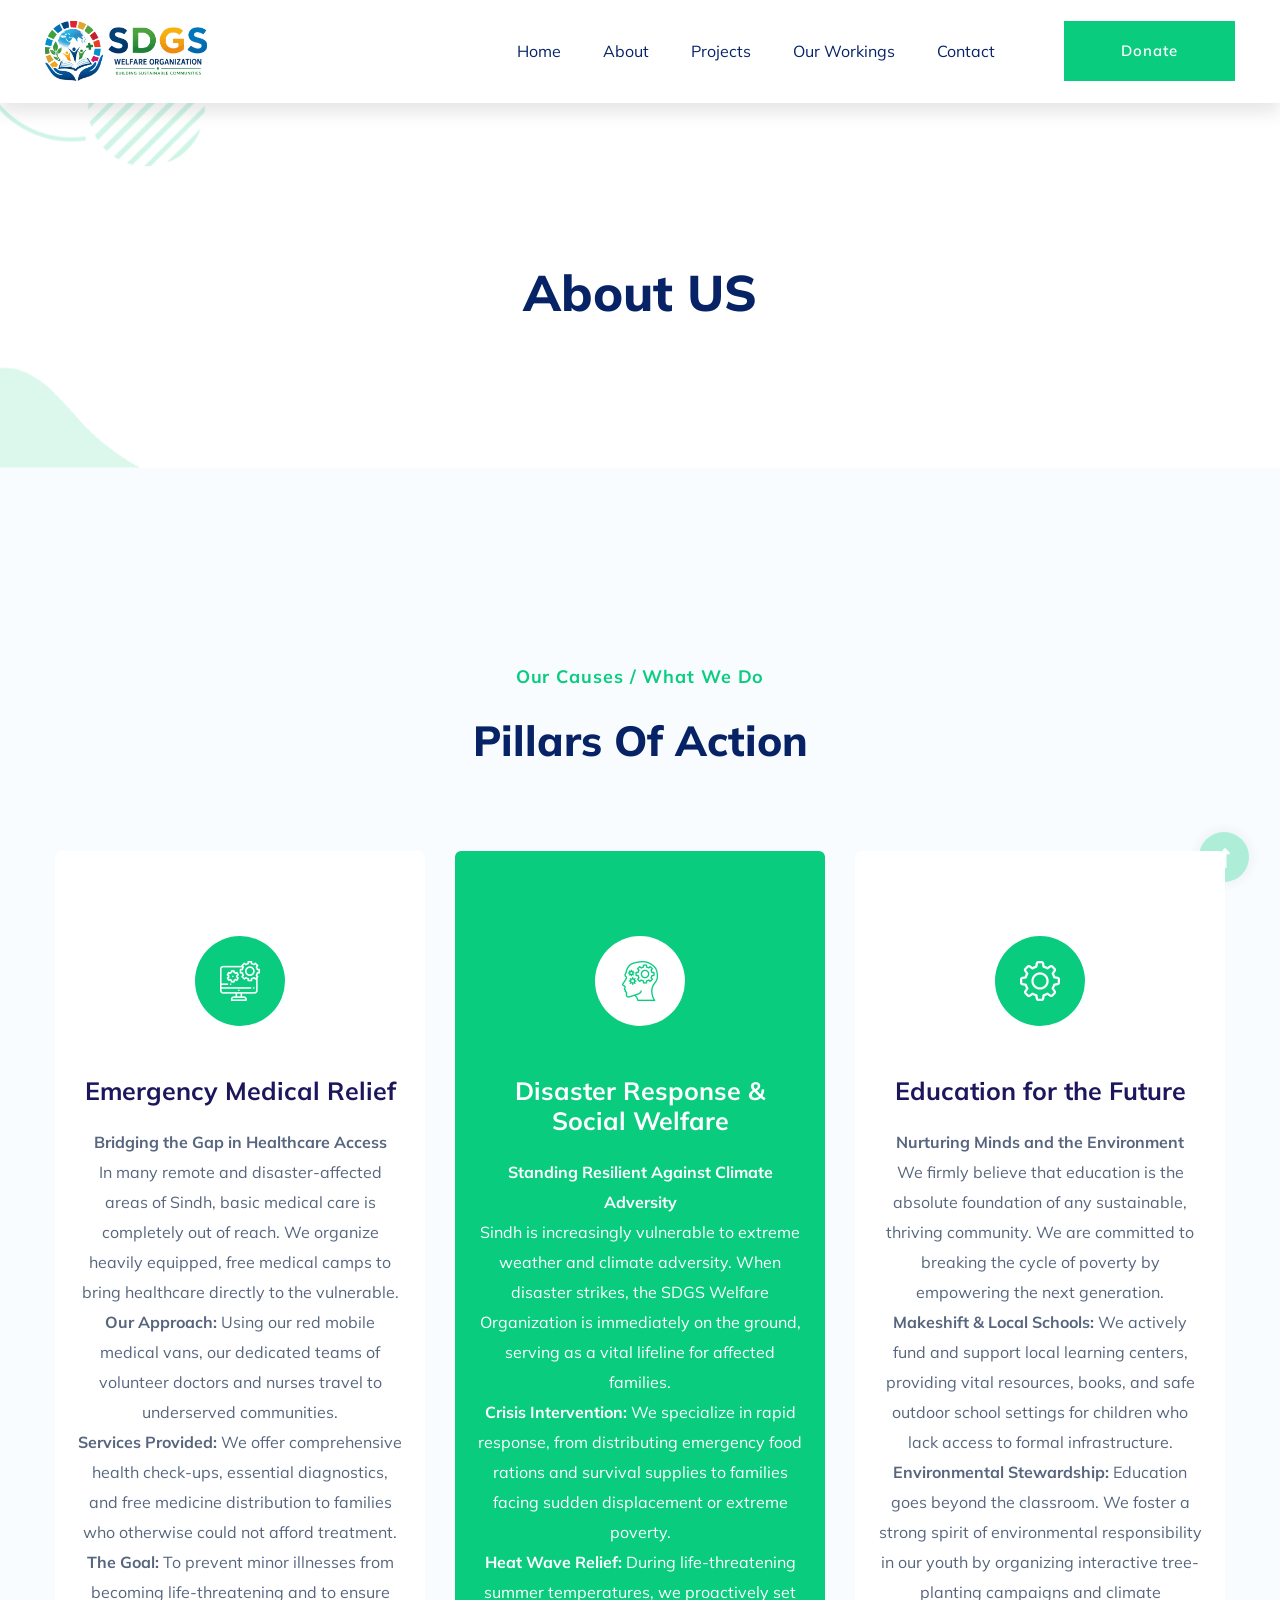
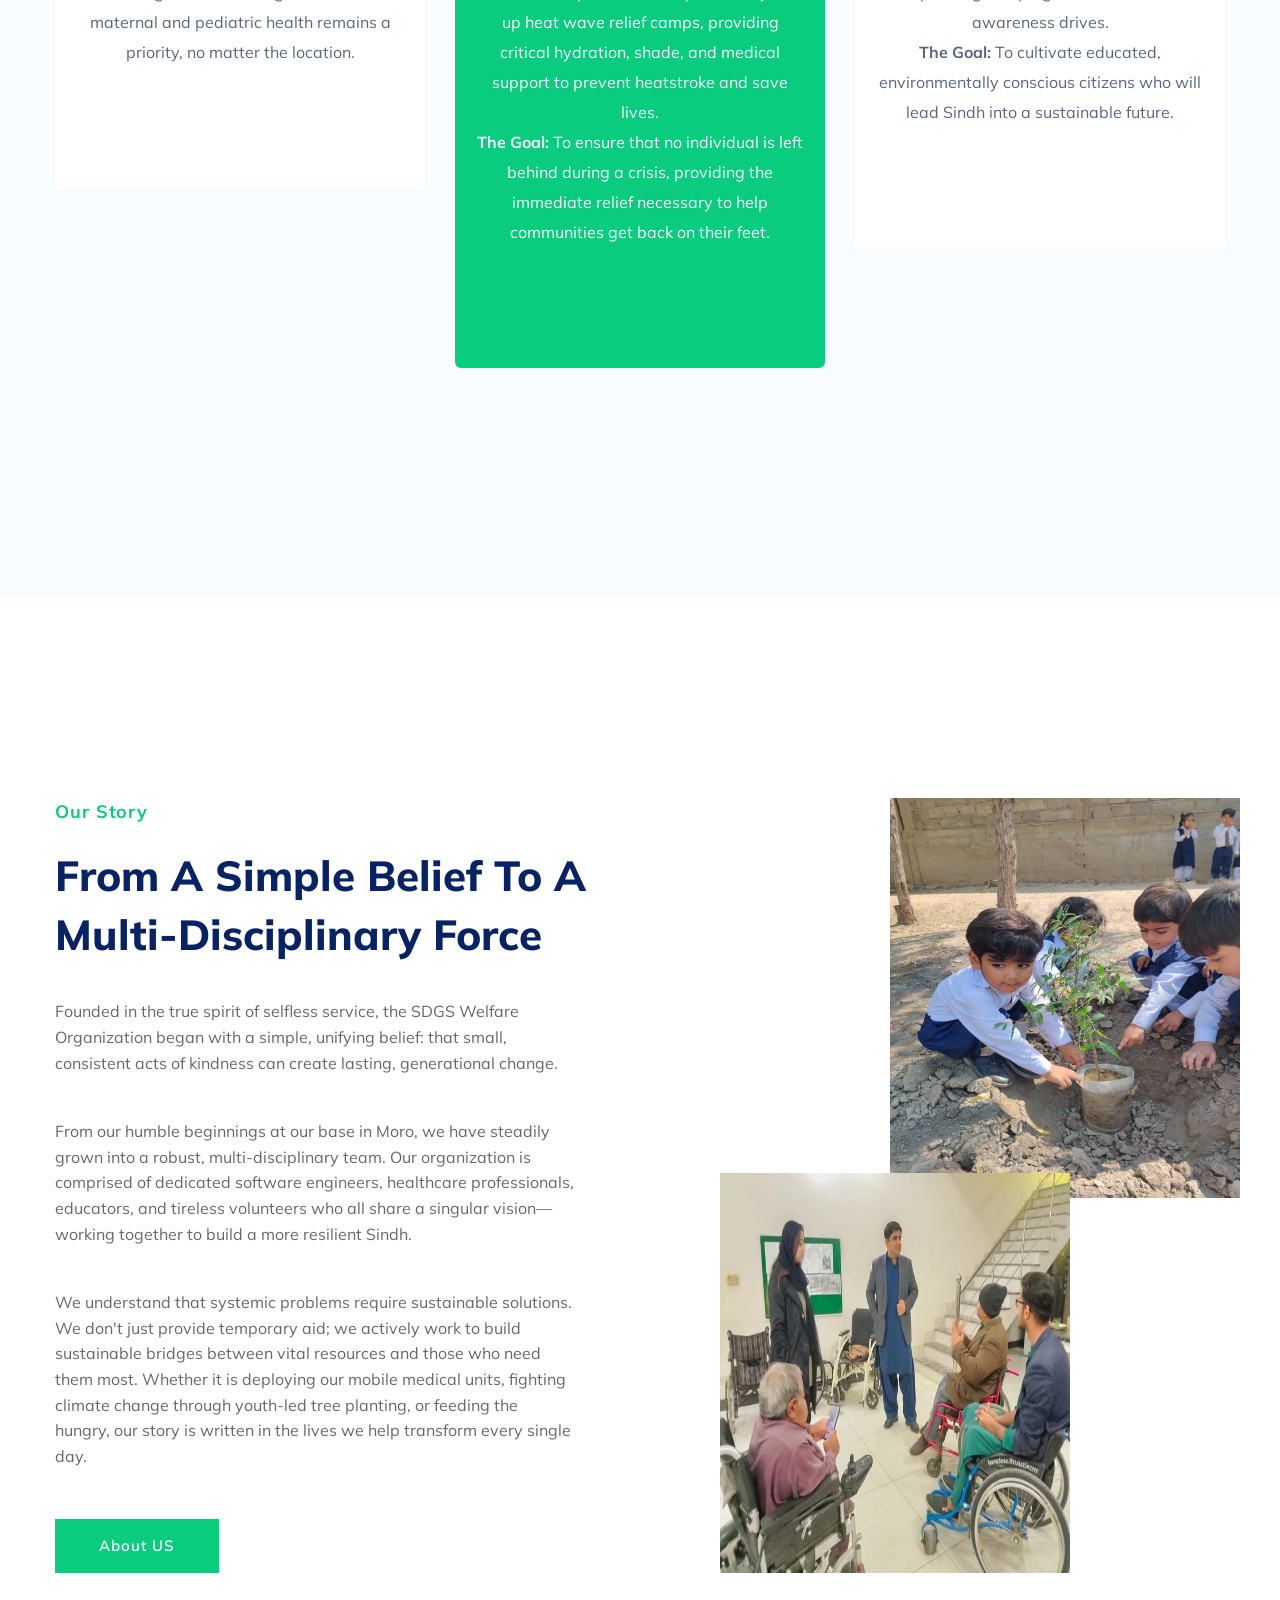
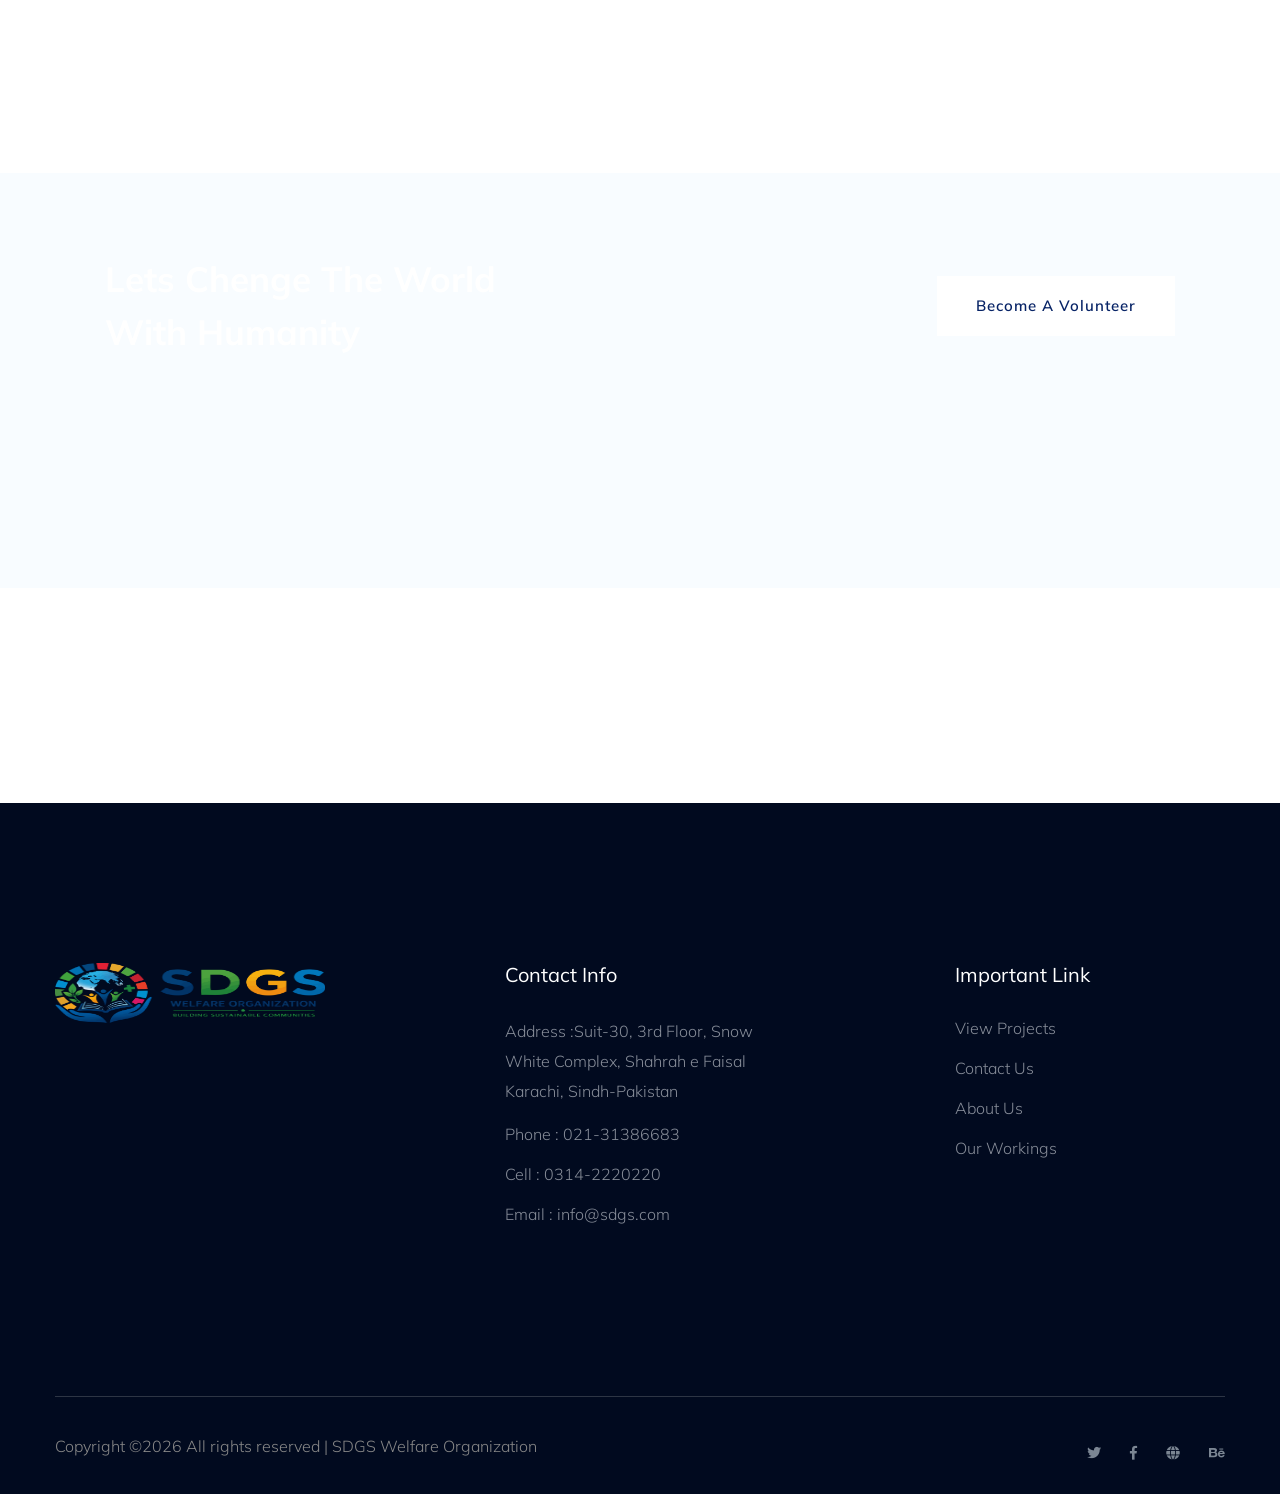
==== about.html @ 78f1fb58 "code updated by mb" ====
<!doctype html>
<html class="no-js" lang="zxx">
<head>
    <meta charset="utf-8">
    <meta http-equiv="x-ua-compatible" content="ie=edge">
    <title> SDGS Welfare Organization</title>
    <meta name="description" content="">
    <meta name="viewport" content="width=device-width, initial-scale=1">
    <link rel="manifest" href="site.webmanifest">
    <link rel="shortcut icon" type="image/x-icon" href="assets/img/favicon.ico">

	<!-- CSS here -->
	<link rel="stylesheet" href="assets/css/bootstrap.min.css">
	<link rel="stylesheet" href="assets/css/owl.carousel.min.css">
	<link rel="stylesheet" href="assets/css/slicknav.css">
    <link rel="stylesheet" href="assets/css/flaticon.css">
    <link rel="stylesheet" href="assets/css/progressbar_barfiller.css">
    <link rel="stylesheet" href="assets/css/gijgo.css">
    <link rel="stylesheet" href="assets/css/animate.min.css">
    <link rel="stylesheet" href="assets/css/animated-headline.css">
	<link rel="stylesheet" href="assets/css/magnific-popup.css">
	<link rel="stylesheet" href="assets/css/fontawesome-all.min.css">
	<link rel="stylesheet" href="assets/css/themify-icons.css">
	<link rel="stylesheet" href="assets/css/slick.css">
	<link rel="stylesheet" href="assets/css/nice-select.css">
	<link rel="stylesheet" href="assets/css/style.css">
</head>
<body>
    <!-- ? Preloader Start -->
    <div id="preloader-active">
        <div class="preloader d-flex align-items-center justify-content-center">
            <div class="preloader-inner position-relative">
                <div class="preloader-circle"></div>
                <div class="preloader-img pere-text">
                   <img src="assets/img/logo/SDGS-logo-portrait.png" alt="">
                </div>
            </div>
        </div>
    </div>
    <!-- Preloader Start -->
    <header>
        <!-- Header Start -->
        <div class="header-area">
            <div class="main-header ">
                <!-- <div class="header-top d-none d-lg-block">
                    <div class="container-fluid">
                        <div class="col-xl-12">
                            <div class="row d-flex justify-content-between align-items-center">
                                <div class="header-info-left d-flex">
                                    <ul>     
                                        <li>Phone: +99 (0) 101 0000 888</li>
                                        <li>Email: noreply@yourdomain.com</li>
                                    </ul>
                                    <div class="header-social">    
                                        <ul>
                                            <li><a href="#"><i class="fab fa-twitter"></i></a></li>
                                            <li><a  href="https://www.facebook.com/sai4ull"><i class="fab fa-facebook-f"></i></a></li>
                                            <li><a href="#"><i class="fab fa-linkedin-in"></i></a></li>
                                            <li> <a href="#"><i class="fab fa-google-plus-g"></i></a></li>
                                        </ul>
                                    </div>
                                </div>
                                <div class="header-info-right d-flex align-items-center">
                                    <div class="select-this">
                                        <form action="#">
                                            <div class="select-itms">
                                                <select name="select" id="select1">
                                                    <option value="">English</option>
                                                    <option value="">Bangla</option>
                                                    <option value="">Arabic</option>
                                                    <option value="">Hindi</option>
                                                </select>
                                            </div>
                                        </form>
                                    </div>
                                    <ul class="contact-now">     
                                        <li><a href="#">Subscribe Now</a></li>
                                    </ul>
                                </div>
                            </div>
                        </div>
                    </div>
                </div> -->
                <div class="header-bottom  header-sticky">
                    <div class="container-fluid">
                        <div class="row align-items-center">
                            <!-- Logo -->
                            <div class="col-xl-2 col-lg-2">
                                <div class="logo">
                                    <a href="index.html"><img src="assets/img/logo/SDGS-logo-landscape.png" alt="SDGS Welfare Organization"></a>
                                </div>
                            </div>
                            <div class="col-xl-10 col-lg-10">
                                <div class="menu-wrapper  d-flex align-items-center justify-content-end">
                                    <!-- Main-menu -->
                                    <div class="main-menu d-none d-lg-block">
                                        <nav>
                                            <ul id="navigation">                                                                                          
                                                <li><a href="index.html">Home</a></li>
                                                <li><a href="about.html">About</a></li>
                                                <li><a href="projects.html">Projects</a></li>
                                                <li><a href="our-workings.html">Our Workings</a></li>
                                                <!-- <li><a href="blog.html">Blog</a>
                                                    <ul class="submenu">
                                                        <li><a href="blog.html">Blog</a></li>
                                                        <li><a href="blog_details.html">Blog Details</a></li>
                                                        <li><a href="elements.html">Element</a></li>
                                                    </ul>
                                                </li> -->
                                                <li><a href="contact.html">Contact</a></li>
                                            </ul>
                                        </nav>
                                    </div>
                                    <!-- Header-btn -->
                                    <div class="header-right-btn d-none d-lg-block ml-20">
                                        <a href="contact.html" class="btn header-btn">Donate</a>
                                    </div>
                                </div>
                            </div> 
                            <!-- Mobile Menu -->
                            <div class="col-12">
                                <div class="mobile_menu d-block d-lg-none"></div>
                            </div>
                        </div>
                    </div>
                </div>
            </div>
        </div>
        <!-- Header End -->
    </header>
    <!-- header end -->
    <main>
    <!--? Hero Start -->
    <div class="slider-area2">
        <div class="slider-height2 d-flex align-items-center">
            <div class="container">
                <div class="row">
                    <div class="col-xl-12">
                        <div class="hero-cap hero-cap2 pt-20 text-center">
                            <h2>About US</h2>
                        </div>
                    </div>
                </div>
            </div>
        </div>
    </div>
    <!-- Hero End -->
    <!--? Services Area Start -->
    <div class="service-area section-padding30">
        <div class="container">
            <div class="row justify-content-center">
                <div class="col-xl-6 col-lg-7 col-md-10 col-sm-10">
                    <!-- Section Tittle -->
                    <div class="section-tittle text-center mb-80">
                        <span>Our Causes / What We Do</span>
                        <h2>Pillars of Action</h2>
                    </div>
                </div>
            </div>
            <div class="row">
                <div class="col-lg-4 col-md-6 col-sm-6">
                    <div class="single-cat text-center mb-50">
                        <div class="cat-icon">
                            <span class="flaticon-null-1"></span>
                        </div>
                        <div class="cat-cap">
                            <h5><a href="services.html">Emergency Medical Relief</a></h5>
                            <p><strong>Bridging the Gap in Healthcare Access</strong><br>In many remote and disaster-affected areas of Sindh, basic medical care is completely out of reach. We organize heavily equipped, free medical camps to bring healthcare directly to the vulnerable.<br><strong>Our Approach:</strong> Using our red mobile medical vans, our dedicated teams of volunteer doctors and nurses travel to underserved communities.<br><strong>Services Provided:</strong> We offer comprehensive health check-ups, essential diagnostics, and free medicine distribution to families who otherwise could not afford treatment.<br><strong>The Goal:</strong> To prevent minor illnesses from becoming life-threatening and to ensure maternal and pediatric health remains a priority, no matter the location.</p>
                        </div>
                    </div>
                </div>
                <div class="col-lg-4 col-md-6 col-sm-6">
                    <div class="single-cat active text-center mb-50">
                        <div class="cat-icon">
                            <span class="flaticon-think"></span>
                        </div>
                        <div class="cat-cap">
                            <h5><a href="services.html">Disaster Response & Social Welfare</a></h5>
                            <p><strong>Standing Resilient Against Climate Adversity</strong><br>Sindh is increasingly vulnerable to extreme weather and climate adversity. When disaster strikes, the SDGS Welfare Organization is immediately on the ground, serving as a vital lifeline for affected families.<br><strong>Crisis Intervention:</strong> We specialize in rapid response, from distributing emergency food rations and survival supplies to families facing sudden displacement or extreme poverty.<br><strong>Heat Wave Relief:</strong> During life-threatening summer temperatures, we proactively set up heat wave relief camps, providing critical hydration, shade, and medical support to prevent heatstroke and save lives.<br><strong>The Goal:</strong> To ensure that no individual is left behind during a crisis, providing the immediate relief necessary to help communities get back on their feet.</p>
                        </div>
                    </div>
                </div>
                <div class="col-lg-4 col-md-6 col-sm-6">
                    <div class="single-cat text-center mb-50">
                        <div class="cat-icon">
                            <span class="flaticon-gear"></span>
                        </div>
                        <div class="cat-cap">
                            <h5><a href="services.html">Education for the Future</a></h5>
                            <p><strong>Nurturing Minds and the Environment</strong><br>We firmly believe that education is the absolute foundation of any sustainable, thriving community. We are committed to breaking the cycle of poverty by empowering the next generation.<br><strong>Makeshift & Local Schools:</strong> We actively fund and support local learning centers, providing vital resources, books, and safe outdoor school settings for children who lack access to formal infrastructure.<br><strong>Environmental Stewardship:</strong> Education goes beyond the classroom. We foster a strong spirit of environmental responsibility in our youth by organizing interactive tree-planting campaigns and climate awareness drives.<br><strong>The Goal:</strong> To cultivate educated, environmentally conscious citizens who will lead Sindh into a sustainable future.</p>
                        </div>
                    </div>
                </div>
            </div>
        </div>
    </div>
    <!-- Services Area End -->
    <!--? About Law Start-->
    <section class="about-low-area section-padding2">
        <div class="container">
            <div class="row">
                <div class="col-lg-6 col-md-10">
                    <div class="about-caption mb-50">
                        <!-- Section Tittle -->
                        <div class="section-tittle mb-35">
                            <span>Our Story</span>
                            <h2>From a Simple Belief to a Multi-Disciplinary Force</h2>
                        </div>
                        <p>Founded in the true spirit of selfless service, the SDGS Welfare Organization began with a simple, unifying belief: that small, consistent acts of kindness can create lasting, generational change.</p>
                        <p>From our humble beginnings at our base in Moro, we have steadily grown into a robust, multi-disciplinary team. Our organization is comprised of dedicated software engineers, healthcare professionals, educators, and tireless volunteers who all share a singular vision—working together to build a more resilient Sindh.</p>
                        <p>We understand that systemic problems require sustainable solutions. We don't just provide temporary aid; we actively work to build sustainable bridges between vital resources and those who need them most. Whether it is deploying our mobile medical units, fighting climate change through youth-led tree planting, or feeding the hungry, our story is written in the lives we help transform every single day.</p>
                    </div>
                    <a href="about.html" class="btn">About US</a>
                </div>
                <div class="col-lg-6 col-md-12">
                    <!-- about-img -->
                    <div class="about-img ">
                        <div class="about-font-img d-none d-lg-block">
                            <img src="assets/img/gallery/About-2.jpeg"  width="350px" height="400px"  alt="">
                        </div>
                        <div class="about-back-img ">
                            <img src="assets/img/gallery/about-1.jpeg"  width="350px" height="400px"  alt="">
                        </div>
                    </div>
                </div>
            </div>
        </div>
    </section>
    <!-- About Law End-->
    <!-- Want To work -->
    <section class="wantToWork-area ">
        <div class="container">
            <div class="wants-wrapper w-padding2  section-bg" data-background="assets/img/gallery/section_bg01.png">
                <div class="row align-items-center justify-content-between">
                    <div class="col-xl-5 col-lg-9 col-md-8">
                        <div class="wantToWork-caption wantToWork-caption2">
                            <h2>Lets Chenge The World With Humanity</h2>
                        </div>
                    </div>
                    <div class="col-xl-2 col-lg-3 col-md-4">
                        <a href="#" class="btn white-btn f-right sm-left">Become A Volunteer</a>
                    </div>
                </div>
            </div>
        </div>
    </section>
    <!-- Want To work End -->
    <!--? Testimonial Start -->
    
    <!-- Testimonial End -->

    <!--? Count Down Start -->
    <div class="count-down-area pt-25 section-bg" data-background="assets/img/gallery/section_bg02.png">
        <div class="container">
            <div class="row justify-content-center">
                <div class="col-lg-12 col-md-12">
                    <div class="count-down-wrapper" >
                        <div class="row justify-content-between">
                            <div class="col-lg-3 col-md-6 col-sm-6">
                                <!-- Counter Up -->
                                <div class="single-counter text-center">
                                    <span class="counter color-green">6,200</span>
                                    <span class="plus">+</span>
                                    <p class="color-green">Donation</p>
                                </div>
                            </div>
                            <div class="col-lg-3 col-md-6 col-sm-6">
                                <!-- Counter Up -->
                                <div class="single-counter text-center">
                                    <span class="counter color-green">80</span>
                                    <span class="plus">+</span>
                                    <p class="color-green">Fund Raised</p>
                                </div>
                            </div>
                            <div class="col-lg-3 col-md-6 col-sm-6">
                                <!-- Counter Up -->
                                <div class="single-counter text-center">
                                    <span class="counter color-green">256</span>
                                    <span class="plus">+</span>
                                    <p class="color-green">Donation</p>
                                </div>
                            </div>
                            <div class="col-lg-3 col-md-6 col-sm-6">
                                <!-- Counter Up -->
                                <div class="single-counter text-center">
                                    <span class="counter color-green">256</span>
                                    <span class="plus">+</span>
                                    <p class="color-green">Donation</p>
                                </div>
                            </div>
                        </div>
                    </div>
                </div>
            </div>
        </div>
    </div>
    <!-- Count Down End -->
    </main>
    <footer>
        <div class="footer-wrapper section-bg2" data-background="assets/img/gallery/footer_bg.png">
            <!-- Footer Top-->
            <div class="footer-area footer-padding">
                <div class="container">
                    <div class="row d-flex justify-content-between">
                        <div class="col-xl-3 col-lg-3 col-md-4 col-sm-6">
                        <div class="single-footer-caption mb-50">
                            <div class="single-footer-caption mb-30">
                                <div class="footer-tittle">
                                    <div class="footer-logo mb-20">
                                        <a href="index.html"><img src="assets/img/logo/SDGS-logo-landscape.png" alt="SDGS Welfare Organization"></a>
                                    </div>
                                </div>
                            </div>
                        </div>
                        </div>
                        <div class="col-xl-3 col-lg-3 col-md-4 col-sm-5">
                            <div class="single-footer-caption mb-50">
                                <div class="footer-tittle">
                                    <h4>Contact Info</h4>
                                    <ul>
                                        <li>
                                            <p>Address :Suit-30, 3rd Floor, Snow White Complex, Shahrah e Faisal Karachi, Sindh-Pakistan</p>
                                        </li>
                                        <li><a href="#">Phone : 021-31386683</a></li>
                                        <li><a href="#">Cell : 0314-2220220</a></li>
                                        <li><a href="#">Email : info@sdgs.com</a></li>
                                    </ul>
                                </div>

                            </div>
                        </div>
                        <div class="col-xl-3 col-lg-3 col-md-4 col-sm-5">
                            <div class="single-footer-caption mb-50">
                                <div class="footer-tittle">
                                    <h4>Important Link</h4>
                                    <ul>
                                        <li><a href="projects.html">View Projects</a></li>
                                        <li><a href="contact.html">Contact Us</a></li>
                                        <li><a href="about.html">About Us</a></li>
                                        <li><a href="our-workings.html">Our Workings</a></li>
                                    </ul>
                                </div>
                            </div>
                        </div>
                        <!-- <div class="col-xl-3 col-lg-3 col-md-4 col-sm-5 d-none">
                            <div class="single-footer-caption mb-50">
                                <div class="footer-tittle">
                                    <h4>Newsletter</h4>
                                    <div class="footer-pera footer-pera2">
                                    <p>Heaven fruitful doesn't over lesser in days. Appear creeping.</p>
                                </div>
                              
                                <div class="footer-form" >
                                    <div id="mc_embed_signup">
                                        <form target="_blank" action="https://spondonit.us12.list-manage.com/subscribe/post?u=1462626880ade1ac87bd9c93a&amp;id=92a4423d01"
                                        method="get" class="subscribe_form relative mail_part">
                                            <input type="email" name="email" id="newsletter-form-email" placeholder="Email Address"
                                            class="placeholder hide-on-focus" onfocus="this.placeholder = ''"
                                            onblur="this.placeholder = ' Email Address '">
                                            <div class="form-icon">
                                                <button type="submit" name="submit" id="newsletter-submit"
                                                class="email_icon newsletter-submit button-contactForm"><img src="assets/img/gallery/form.png" alt=""></button>
                                            </div>
                                            <div class="mt-10 info"></div>
                                        </form>
                                    </div>
                                </div>
                                </div>
                            </div>
                        </div> -->
                    </div>
                </div>
            </div>
            <!-- footer-bottom -->
            <div class="footer-bottom-area">
                <div class="container">
                    <div class="footer-border">
                        <div class="row d-flex justify-content-between align-items-center">
                            <div class="col-xl-10 col-lg-9 ">
                                <div class="footer-copy-right">
                                    <p>
  Copyright &copy;<script>document.write(new Date().getFullYear());</script> All rights reserved | SDGS Welfare Organization
  </p>
                                </div>
                            </div>
                            <div class="col-xl-2 col-lg-3">
                                <div class="footer-social f-right">
                                    <a href="#"><i class="fab fa-twitter"></i></a>
                                    <a  href="https://www.facebook.com/sai4ull"><i class="fab fa-facebook-f"></i></a>
                                    <a href="#"><i class="fas fa-globe"></i></a>
                                    <a href="#"><i class="fab fa-behance"></i></a>
                                </div>
                            </div>
                        </div>
                    </div>
                </div>
            </div>
        </div>
    </footer>

    <!-- Scroll Up -->
    <div id="back-top" >
        <a title="Go to Top" href="#"> <i class="fas fa-level-up-alt"></i></a>
    </div>

    <!-- JS here -->

    <script src="./assets/js/vendor/modernizr-3.5.0.min.js"></script>
    <!-- Jquery, Popper, Bootstrap -->
    <script src="./assets/js/vendor/jquery-1.12.4.min.js"></script>
    <script src="./assets/js/popper.min.js"></script>
    <script src="./assets/js/bootstrap.min.js"></script>
    <!-- Jquery Mobile Menu -->
    <script src="./assets/js/jquery.slicknav.min.js"></script>

    <!-- Jquery Slick , Owl-Carousel Plugins -->
    <script src="./assets/js/owl.carousel.min.js"></script>
    <script src="./assets/js/slick.min.js"></script>
    <!-- One Page, Animated-HeadLin -->
    <script src="./assets/js/wow.min.js"></script>
    <script src="./assets/js/animated.headline.js"></script>
    <script src="./assets/js/jquery.magnific-popup.js"></script>

    <!-- Date Picker -->
    <script src="./assets/js/gijgo.min.js"></script>
    <!-- Nice-select, sticky -->
    <script src="./assets/js/jquery.nice-select.min.js"></script>
    <script src="./assets/js/jquery.sticky.js"></script>
    <!-- Progress -->
    <script src="./assets/js/jquery.barfiller.js"></script>
    
    <!-- counter , waypoint,Hover Direction -->
    <script src="./assets/js/jquery.counterup.min.js"></script>
    <script src="./assets/js/waypoints.min.js"></script>
    <script src="./assets/js/jquery.countdown.min.js"></script>
    <script src="./assets/js/hover-direction-snake.min.js"></script>

    <!-- contact js -->
    <script src="./assets/js/contact.js"></script>
    <script src="./assets/js/jquery.form.js"></script>
    <script src="./assets/js/jquery.validate.min.js"></script>
    <script src="./assets/js/mail-script.js"></script>
    <script src="./assets/js/jquery.ajaxchimp.min.js"></script>
    
    <!-- Jquery Plugins, main Jquery -->	
    <script src="./assets/js/plugins.js"></script>
    <script src="./assets/js/main.js"></script>
    
    </body>
</html>
---- assets/css/progressbar_barfiller.css ----
/* Custom Code skills */
.single-skill{
  display: flex;
}

.single-skill span {
	color: #79838b;
	font-size: 13px;
	font-weight: 300;
	letter-spacing: 0;
	margin-bottom: 14px;
	display: block;
}
.single-skill .bar-progress {
	width: 100%;
}
.single-skill .bar-title {
  width: 20%;
  margin-bottom: 19px;
}

.skills-content {
  padding-top: 200px;
  padding-left: 70px;
}

.skills-shape-bg {
  height: 651px;
  width: 868px;
  position: absolute;
  content: "";
  border: 2px solid #4d4d4d;
  left: 40%;
  top: 255px;
}

.skills-shape-bg::before {
  position: absolute;
  content: "";
  height: 465px;
  width: 300px;
  border: 2px solid #4d4d4d;
  left: -35%;
  top: 50%;
  transform: translateY(-50%);
  border-right: 0;
}



/* Default */
.barfiller {
	width: 100%;
	height: 10px;
	background: #f6f9fc;
  position: relative;
  border-radius: 5px;
}

.barfiller .fill {
  display: block;
  position: relative;
  width: 0px;
  height: 100%;
  background: #333;
  z-index: 1;
  border-radius: 5px;
}

.barfiller .tipWrap { display: none; }

.barfiller .tip {
  margin-top: -28px;
  padding: 2px 4px;
  font-size: 16px;
  color: #09cc7f;
  left: 0px;
  position: absolute;
  z-index: 2;
  background: transparent;
  font-weight: 800;
}

.barfiller .tip:after {
  border: solid;
  border-color: rgba(0,0,0,.8) transparent;
  border-width: 6px 6px 0 6px;
  content: "";
  display: block;
  position: absolute;
  left: 9px;
  top: 100%;
  z-index: 9;
  display: none;
  
}
---- assets/css/gijgo.css ----
.gj-button {
    background-color: #f5f5f5;
    border: 1px solid #ddd;
    color: #000;
    border-radius: 3px;
    padding: 6px 10px;
    cursor: pointer;
}

.gj-unselectable {
    -webkit-touch-callout: none;
    -webkit-user-select: none;
    -khtml-user-select: none;
    -moz-user-select: none;
    -ms-user-select: none;
    user-select: none;
}

.gj-row {
    display: -webkit-box;
    display: -ms-flexbox;
    display: flex;
    -ms-flex-wrap: wrap;
    flex-wrap: wrap;
}

.gj-margin-left-5 {
    margin-left: 5px;
}

.gj-margin-left-10 {
    margin-left: 10px;
}

.gj-width-full {
    width: 100%;
}

.gj-cursor-pointer {
    cursor: pointer;
}

.gj-text-align-center {
    text-align: center;
}

.gj-font-size-16 {
    font-size: 16px;
}

.gj-hidden {
    display: none;
}

/** Material Design */
.gj-button-md {
    background: 0 0;
    border: none;
    border-radius: 2px;
    color: rgba(0, 0, 0, 0.87);
    position: relative;
    height: 36px;
    margin: 0;
    min-width: 64px;
    padding: 0 16px;
    display: inline-block;
    font-family: "Roboto","Helvetica","Arial",sans-serif;
    font-size: 1rem;
    font-weight: 500;
    text-transform: uppercase;
    letter-spacing: 0;
    overflow: hidden;
    will-change: box-shadow;
    transition: box-shadow .2s cubic-bezier(.4,0,1,1),background-color .2s cubic-bezier(.4,0,.2,1),color .2s cubic-bezier(.4,0,.2,1);
    outline: none;
    cursor: pointer;
    text-decoration: none;
    text-align: center;
    line-height: 36px;
    vertical-align: middle;
    overflow: hidden;
    -webkit-user-select: none;
    -moz-user-select: none;
    -ms-user-select: none;
    user-select: none;
}

.gj-button-md:hover {
    background-color: rgba(158,158,158,.2);
}

.gj-button-md:disabled {
    color: rgba(0,0,0,.26);
    background: 0 0;
}

.gj-button-md .material-icons,
.gj-button-md .gj-icon {
    vertical-align: middle;
    /*font-size: 1.3rem;
    margin-right: 4px;*/
}

.gj-button-md.gj-button-md-icon {
    width: 24px;
    height: 31px;
    min-width: 24px;
    padding: 0px;
    display: table;
}

.gj-button-md.gj-button-md-icon .material-icons,
.gj-button-md.gj-button-md-icon .gj-icon {
    display: table-cell;
    margin-right: 0px;
    width: 24px;
    height: 24px;
}

.gj-button-md.active {
    background-color: rgba(158,158,158,.4);
}

.gj-button-md-group {
    position: relative;
    display: inline-block;
    vertical-align: middle;
}
.gj-textbox-md {
	/* border: none; */
	/* border-bottom: 1px solid rgba(0,0,0,.42); */
	display: block;
	font-family: "Helvetica","Arial",sans-serif;
	font-size: 16px;
	line-height: 16px;
	/* padding: 4px 0px; */
	margin: 0;
	/* width: 100%; */
	background: 0 0;
	/* text-align: ; */
	color: rgba(0,0,0,.87);
	padding-left: 44px;
	border: 1px solid #dca73a;
	/* padding: 15px 15px; */
	/* text-align: center; */
	width: 177px;
	height: 55px;
	border-radius: 5px;
}
.gj-textbox-md:focus,
.gj-textbox-md:active {
    /* border-bottom: 2px solid rgba(0,0,0,.42); */
    outline: none;
}

.gj-textbox-md::placeholder {
    color: #8e8e8e;
}

.gj-textbox-md:-ms-input-placeholder {
    color: #8e8e8e;
}

.gj-textbox-md::-ms-input-placeholder {
    color: #8e8e8e;
}

.gj-md-spacer-24 {
    min-width: 24px;
    width: 24px;
    display: inline-block;
}

.gj-md-spacer-32 {
    min-width: 32px;
    width: 32px;
    display: inline-block;
}

.gj-modal {
    position: fixed;
    top: 0;
    right: 0;
    bottom: 0;
    left: 0;
    z-index: 1203;
    display: none;
    overflow: hidden;
    -webkit-overflow-scrolling: touch;
    outline: 0;
    background-color: rgba(0, 0, 0, 0.54118);
    transition: 200ms ease opacity;
    will-change: opacity;
}

/* List */
ul.gj-list li [data-role="wrapper"] {
    display: table;
    width: 100%;
}

ul.gj-list li [data-role="checkbox"] {
    display: table-cell;
    vertical-align:middle;
    text-align:center;
}

ul.gj-list li [data-role="image"] {
    display: table-cell;
    vertical-align:middle;
    text-align:center;
}

ul.gj-list li [data-role="display"] {
    display: table-cell;
    vertical-align:middle;
    cursor: pointer;
}

ul.gj-list li [data-role="display"]:empty:before {
  content: "\200b"; /* unicode zero width space character */
}

/* List - Bootstrap */
ul.gj-list-bootstrap {
    padding-left: 0px;
    margin-bottom: 0px;
}

ul.gj-list-bootstrap li {
    padding: 0px;
}

ul.gj-list-bootstrap li [data-role="wrapper"] {
    padding: 0px 10px;
}

ul.gj-list-bootstrap li [data-role="checkbox"] {
    width: 24px;
    padding: 3px;
}

ul.gj-list-bootstrap li [data-role="image"] {
    width: 24px;
    height: 24px;
}

ul.gj-list-bootstrap li [data-role="display"] {
    padding: 8px 0px 8px 4px;
}

.list-group-item.active ul li, .list-group-item.active:focus ul li, .list-group-item.active:hover ul li {
    text-shadow: none;
    color:initial;
}

/* List - Material Design */
ul.gj-list-md {
    padding: 0px;
    list-style: none;
    list-style-type: none;
    line-height: 24px;
    letter-spacing: 0;
    color: #616161; /* Gray 700 */
}

ul.gj-list-md li {
    display: list-item;
    list-style-type: none;
    padding: 0px;
    min-height: unset;
    box-sizing: border-box;
    align-items: center;
    cursor: default;
    overflow: hidden;

    font-family: "Roboto","Helvetica","Arial",sans-serif;
    font-size: 16px;
    font-weight: 400;
    letter-spacing: .04em;
    line-height: 1;
    
    -webkit-flex-direction: row;
    -ms-flex-direction: row;
    flex-direction: row;
    -webkit-flex-wrap: nowrap;
    -ms-flex-wrap: nowrap;
    flex-wrap: nowrap;
}

ul.gj-list-md li [data-role="checkbox"] {
    height: 24px;
    width: 24px;
}

ul.gj-list-md li [data-role="image"] {
    height: 24px;
    width: 24px;
}

ul.gj-list-md li [data-role="display"] {
    padding: 8px 0px 8px 5px;
    order: 0;
    flex-grow: 2;
    text-decoration: none;
    box-sizing: border-box;
    align-items: center;
    text-align: left;
    color: rgba(0,0,0,.87);
}

ul.gj-list-md li.disabled>[data-role="wrapper"]>[data-role="display"] {
    color: #9E9E9E; /* Gray 500 */
}

.gj-list-md-active {
    background: #e0e0e0;
    color: #3f51b5;
}


/* Picker */
.gj-picker {
    position: absolute;
    z-index: 1203;
    background-color: #fff;
}

.gj-picker .selected {
    color: #fff;
}

/* Material Design */
.gj-picker-md {
    font-family: "Roboto","Helvetica","Arial",sans-serif;
    font-size: 16px;
    font-weight: 400;
    letter-spacing: .04em;
    line-height: 1;
    color: rgba(0,0,0,.87);
    border: 1px solid #E0E0E0;
}

.gj-modal .gj-picker-md {
    border: 0px;
}

.gj-picker-md [role="header"] {
    color: rgba(255, 255, 255, 0.54);
    display: flex;
    background: #2196f3;
    align-items: baseline;
    user-select: none;
    justify-content: center;
}

.gj-picker-md [role="footer"] {
    float: right;
    padding: 10px;
}

.gj-picker-md [role="footer"] button.gj-button-md {
    color: #2196f3;
    font-weight: bold;
    font-size: 13px;
}

/* Bootstrap */
.gj-picker-bootstrap {
    border-radius: 4px;
    border: 1px solid #E0E0E0;
}

.gj-picker-bootstrap .selected {
    color: #888;
}

.gj-picker-bootstrap [role="header"] {
    background: #eee;
    color: #AAA;
}
@font-face {
    font-family: 'gijgo-material';
    src: url('../fonts/gijgo-material.eot?235541');
    src: url('../fonts/gijgo-material.eot?235541#iefix') format('embedded-opentype'), url('../fonts/gijgo-material.ttf?235541') format('truetype'), url('../fonts/gijgo-material.woff?235541') format('woff'), url('../fonts/gijgo-material.svg?235541#gijgo-material') format('svg');
    font-weight: normal;
    font-style: normal;
}

.gj-icon {
    /* use !important to prevent issues with browser extensions that change fonts */
    font-family: 'gijgo-material' !important;
    font-size: 24px;
    speak: none;
    font-style: normal;
    font-weight: normal;
    font-variant: normal;
    text-transform: none;
    line-height: 1;
    /* Enable Ligatures ================ */
    letter-spacing: 0;
    -webkit-font-feature-settings: "liga";
    -moz-font-feature-settings: "liga=1";
    -moz-font-feature-settings: "liga";
    -ms-font-feature-settings: "liga" 1;
    font-feature-settings: "liga";
    -webkit-font-variant-ligatures: discretionary-ligatures;
    font-variant-ligatures: discretionary-ligatures;
    /* Better Font Rendering =========== */
    -webkit-font-smoothing: antialiased;
    -moz-osx-font-smoothing: grayscale;
}

.gj-icon.undo:before {
    content: "\e900";
}

.gj-icon.vertical-align-top:before {
    content: "\e901";
}

.gj-icon.vertical-align-center:before {
    content: "\e902";
}

.gj-icon.vertical-align-bottom:before {
    content: "\e903";
}

.gj-icon.arrow-dropup:before {
    content: "\e904";
}

.gj-icon.clock:before {
    content: "\e905";
}

.gj-icon.refresh:before {
    content: "\e906";
}

.gj-icon.last-page:before {
    content: "\e907";
}

.gj-icon.first-page:before {
    content: "\e908";
}

.gj-icon.cancel:before {
    content: "\e909";
}

.gj-icon.clear:before {
    content: "\e90a";
}

.gj-icon.check-circle:before {
    content: "\e90b";
}

.gj-icon.delete:before {
    content: "\e90c";
}

.gj-icon.arrow-upward:before {
    content: "\e90d";
}

.gj-icon.arrow-forward:before {
    content: "\e90e";
}

.gj-icon.arrow-downward:before {
    content: "\e90f";
}

.gj-icon.arrow-back:before {
    content: "\e910";
}

.gj-icon.list-numbered:before {
    content: "\e911";
}

.gj-icon.list-bulleted:before {
    content: "\e912";
}

.gj-icon.indent-increase:before {
    content: "\e913";
}

.gj-icon.indent-decrease:before {
    content: "\e914";
}

.gj-icon.redo:before {
    content: "\e915";
}

.gj-icon.align-right:before {
    content: "\e916";
}

.gj-icon.align-left:before {
    content: "\e917";
}

.gj-icon.align-justify:before {
    content: "\e918";
}

.gj-icon.align-center:before {
    content: "\e919";
}

.gj-icon.strikethrough:before {
    content: "\e91a";
}

.gj-icon.italic:before {
    content: "\e91b";
}

.gj-icon.underlined:before {
    content: "\e91c";
}

.gj-icon.bold:before {
    content: "\e91d";
}

.gj-icon.arrow-dropdown:before {
    content: "\e91e";
}

.gj-icon.done:before {
    content: "\e91f";
}

.gj-icon.pencil:before {
    content: "\e920";
}

.gj-icon.minus:before {
    content: "\e921";
}

.gj-icon.plus:before {
    content: "\e922";
}

.gj-icon.chevron-up:before {
    content: "\e923";
}

.gj-icon.chevron-right:before {
    content: "\e924";
}

.gj-icon.chevron-down:before {
    content: "\e925";
}

.gj-icon.chevron-left:before {
    content: "\e926";
}

.gj-icon.event:before {
    content: "\e927";
}
.gj-draggable {
    cursor: move;
}
.gj-resizable-handle {
    position: absolute;
    font-size: 0.1px;
    display: block;
    -ms-touch-action: none;
    touch-action: none;
    z-index: 1203;
}

.gj-resizable-n {
    cursor: n-resize;
    height: 7px;
    width: 100%;
    top: -5px;
    left: 0;
}
.gj-resizable-e {
    cursor: e-resize;
    width: 7px;
    right: -5px;
    top: 0;
    height: 100%;
}
.gj-resizable-s {
    cursor: s-resize;
    height: 7px;
    width: 100%;
    bottom: -5px;
    left: 0;
}
.gj-resizable-w {
	cursor: w-resize;
	width: 7px;
	left: -5px;
	top: 0;
	height: 100%;
}
.gj-resizable-se {
	cursor: se-resize;
	width: 12px;
	height: 12px;
	right: 1px;
	bottom: 1px;
}
.gj-resizable-sw {
	cursor: sw-resize;
	width: 9px;
	height: 9px;
	left: -5px;
	bottom: -5px;
}
.gj-resizable-nw {
	cursor: nw-resize;
	width: 9px;
	height: 9px;
	left: -5px;
	top: -5px;
}
.gj-resizable-ne {
	cursor: ne-resize;
	width: 9px;
	height: 9px;
	right: -5px;
	top: -5px;
}

.gj-dialog-footer {
    position: absolute;
    bottom: 0px;
    width: 100%;
    margin-top: 0px;
}

.gj-dialog-scrollable [data-role="body"] {
    overflow-x: hidden;
    overflow-y: scroll;
}

/** Bootstrap 3 **/
.gj-dialog-bootstrap {
    overflow: hidden;
    z-index: 1202;
}

.gj-dialog-bootstrap [data-role="title"] {
    display: inline;
}
.gj-dialog-bootstrap [data-role="close"] {
    line-height: 1.42857143;
}

/** Bootstrap 4 **/
.gj-dialog-bootstrap4 {
    overflow: hidden;
    z-index: 1202;
}

.gj-dialog-bootstrap4 [data-role="title"] {
    display: inline;
}
.gj-dialog-bootstrap4 [data-role="close"] {
    line-height: 1.5;
}

/** Material Design **/
.gj-dialog-md {
    background-color: #FFF;
    overflow: hidden;
    border: none;
    box-shadow: 0 11px 15px -7px rgba(0,0,0,.2), 0 24px 38px 3px rgba(0,0,0,.14), 0 9px 46px 8px rgba(0,0,0,.12);
    box-sizing: border-box;
    position: relative;
    display: -webkit-box;
    display: -webkit-flex;
    display: -ms-flexbox;
    display: flex;
    -webkit-box-orient: vertical;
    -webkit-box-direction: normal;
    -webkit-flex-direction: column;
    -ms-flex-direction: column;
    flex-direction: column;
    -webkit-background-clip: padding-box;
    background-clip: padding-box;
    outline: 0;
    z-index: 1202;
}

.gj-dialog-md-header {
    padding: 24px 24px 0px 24px;
    font-family: "Roboto","Helvetica","Arial",sans-serif;
}

.gj-dialog-md-title {
    margin: 0;
    font-weight: 400;
    display: inline;
    line-height: 28px;
    font-size: 20px;
}

.gj-dialog-md-close {
    -webkit-appearance: none;
    padding: 0;
    cursor: pointer;
    background: 0 0;
    border: 0;
    float: right;
    line-height: 28px;
    font-size: 28px;
}

.gj-dialog-md-body {
    padding: 20px 24px 24px 24px;
    color: rgba(0,0,0,.54);
    font-family: "Helvetica","Arial",sans-serif;
    font-size: 14px;
    font-weight: 400;
    line-height: 20px;
}

.gj-dialog-md-footer {
    padding: 8px 8px 8px 24px;
    display: -webkit-flex;
    display: -ms-flexbox;
    display: flex;
    -webkit-flex-direction: row-reverse;
    -ms-flex-direction: row-reverse;
    flex-direction: row-reverse;
    -webkit-flex-wrap: wrap;
    -ms-flex-wrap: wrap;
    flex-wrap: wrap;

    box-sizing: border-box;
}

.gj-dialog-md-footer>*:first-child {
    margin-right: 0;
}

.gj-dialog-md-footer>* {
    margin-right: 8px;
    height: 36px;
}
DIV.gj-grid-wrapper {
    margin: auto;
    position: relative;
    clear:both;
    z-index: 1;
}

TABLE.gj-grid {
    margin: auto;    
    border-collapse: collapse;
    width: 100%;
    table-layout: fixed;
}

TABLE.gj-grid THEAD TH [data-role="selectAll"] {
    margin: auto;
}

TABLE.gj-grid THEAD TH [data-role="title"] {
    display: inline-block;
}

TABLE.gj-grid THEAD TH [data-role="sorticon"] {
    display: inline-block;
}

TABLE.gj-grid THEAD TH {
    overflow: hidden;
    text-overflow: ellipsis;
}

TABLE.gj-grid.autogrow-header-row THEAD TH {
    overflow: auto;
    text-overflow: initial;
    white-space: pre-wrap;
    -ms-word-break: break-word;
    word-break: break-word;
}

TABLE.gj-grid > tbody > tr > td {
    overflow: hidden;
    position: relative;
}

table.gj-grid tbody div[data-role="display"] {
    vertical-align: middle;
    text-indent: 0;
    white-space: pre-wrap;
    -ms-word-break: break-word;
    word-break: break-word;
}

table.gj-grid.fixed-body-rows tbody div[data-role="display"] {
    overflow: hidden;
    text-overflow: ellipsis;
    white-space: nowrap;
    -ms-word-break: initial;
    word-break: initial;
}

table.gj-grid tfoot DIV[data-role="display"] {
    vertical-align: middle;
    text-indent: 0;
    display: flex;
}

TABLE.gj-grid .fa {
    padding: 2px;
}

TABLE.gj-grid > tbody > tr > td > div {
    padding: 2px;
    overflow: hidden;
}

DIV.gj-grid-wrapper DIV.gj-grid-loading-cover
{
    background: #BBBBBB;
    opacity: 0.5;
    position: absolute;
    vertical-align: middle;
}

DIV.gj-grid-wrapper DIV.gj-grid-loading-text
{
    position: absolute;
    font-weight: bold;
}

/* Bootstrap Theme */
table.gj-grid-bootstrap thead th {
    background-color: #f5f5f5;
    vertical-align:middle;
}

table.gj-grid-bootstrap thead th [data-role="sorticon"] {
    margin-left: 5px;
}

table.gj-grid-bootstrap thead th [data-role="sorticon"] i.gj-icon,
table.gj-grid-bootstrap thead th [data-role="sorticon"] i.material-icons {
    position: absolute;
    font-size: 20px;
    top: 15px;
}

table.gj-grid-bootstrap tbody tr td div[data-role="display"] {
    padding: 0px;
}

.gj-grid-bootstrap-4 .gj-checkbox-bootstrap {
    display: inline-block;
    padding-top: 2px;
}

.gj-grid-bootstrap-4 tbody tr.active {
    background-color: rgba(0,0,0,.075);
}

/* Material Design Theme */
.gj-grid-md {
    position: relative;
    border: 1px solid #e0e0e0;
    border-collapse: collapse;
    white-space: nowrap;
    font-size: 13px;
    font-family: "Roboto","Helvetica","Arial",sans-serif;
    background-color: #fff;
}

.gj-grid-md td:first-of-type, .gj-grid-md th:first-of-type {
    padding-left: 24px;
}

.gj-grid-md th {
    position: relative;
    vertical-align: bottom;
    font-weight: 700;
    line-height: 31px;
    letter-spacing: 0;
    height: 56px;
    font-size: 12px;
    color: rgba(0,0,0,.54);
    padding-bottom: 8px;
    box-sizing: border-box;
    padding: 12px 18px;
    text-align: right;
}

.gj-grid-md td {
    position: relative;
    height: 48px;
    border-top: 1px solid #e0e0e0;
    border-bottom: 1px solid #e0e0e0;
    padding: 12px 18px;
    box-sizing: border-box;
    text-align: left;
    color: rgba(0,0,0,.87);
}

.gj-grid-md tbody tr {
    position: relative;
    height: 48px;
    transition-duration: .28s;
    transition-timing-function: cubic-bezier(.4,0,.2,1);
    transition-property: background-color;
}

.gj-grid-md tbody tr:hover {
    background-color: #EEEEEE; /* Gray 200 */
}

.gj-grid-md tbody tr.gj-grid-md-select {
    background-color: #F5F5F5; /* Grey 100 */
}


table.gj-grid-md thead th [data-role="sorticon"] {
    margin-left: 5px;
}

table.gj-grid-md thead th [data-role="sorticon"] i.gj-icon,
table.gj-grid-md thead th [data-role="sorticon"] i.material-icons {
    position: absolute;
    font-size: 16px;
    top: 19px;
}

table.gj-grid-md thead th.gj-grid-select-all {
    padding-bottom: 3px;
}
/* Hide all prioritized columns by default */
@media only all {
	th.display-1120,
	td.display-1120,
	th.display-960,
	td.display-960,
	th.display-800,
	td.display-800,
	th.display-640,
	td.display-640,
	th.display-480,
	td.display-480,
	th.display-320,
	td.display-320 {
		display: none;
	}
}

/* Show at 320px (20em x 16px) */
@media screen and (min-width: 20em) {
	TABLE.gj-grid-bootstrap th.display-320,
	TABLE.gj-grid-bootstrap td.display-320 {
		display: table-cell;
	}
}
/* Show at 480px (30em x 16px) */
@media screen and (min-width: 30em) {
	TABLE.gj-grid-bootstrap th.display-480,
	TABLE.gj-grid-bootstrap td.display-480 {
		display: table-cell;
	}
}
/* Show at 640px (40em x 16px) */
@media screen and (min-width: 40em) {
	TABLE.gj-grid-bootstrap th.display-640,
	TABLE.gj-grid-bootstrap td.display-640 {
		display: table-cell;
	}
}
/* Show at 800px (50em x 16px) */
@media screen and (min-width: 50em) {
	TABLE.gj-grid-bootstrap th.display-800,
	TABLE.gj-grid-bootstrap td.display-800 {
		display: table-cell;
	}
}
/* Show at 960px (60em x 16px) */
@media screen and (min-width: 60em) {
	TABLE.gj-grid-bootstrap th.display-960,
	TABLE.gj-grid-bootstrap td.display-960 {
		display: table-cell;
	}
}
/* Show at 1,120px (70em x 16px) */
@media screen and (min-width: 70em) {
	TABLE.gj-grid-bootstrap th.display-1120,
	TABLE.gj-grid-bootstrap td.display-1120 {
		display: table-cell;
	}
}

/* Material Design Theme */
.gj-grid-md tfoot tr th {
    padding-right: 14px;
}

.gj-grid-md tfoot tr[data-role="pager"] .gj-grid-mdl-pager-label {
    padding-left: 5px;
    padding-right: 5px;
}

.gj-grid-md tfoot tr[data-role="pager"] .gj-dropdown-md {
    margin-left: 12px;
}

.gj-grid-md tfoot tr[data-role="pager"] .gj-dropdown-md [role="presenter"] {
    font-size: 12px;
    font-weight: bold;
    color: rgba(0,0,0,.54);
}

.gj-grid-md tfoot tr[data-role="pager"] .gj-dropdown-md [role="presenter"] [role="display"] {
    text-align: right;
}

.gj-grid-md tfoot tr[data-role="pager"] .gj-grid-md-limit-select {
    margin-left: 10px;
    font-size: 12px;
    font-weight: bold;
    color: rgba(0,0,0,.54);
}

/* Bootstrap */
.gj-grid-bootstrap tfoot tr[data-role="pager"] th {
    line-height: 30px;
    background-color: #f5f5f5;
}

.gj-grid-bootstrap tfoot tr[data-role="pager"] th > div > div {
    margin-right: 5px;
}

.gj-grid-bootstrap tfoot tr[data-role="pager"] th > div > button {
    margin-right: 5px;
}

.gj-grid-bootstrap-4 tfoot tr[data-role="pager"] th > div button {
    height: 34px;
}

.gj-grid-bootstrap-4 tfoot tr[data-role="pager"] th div .gj-dropdown-bootstrap-4 .gj-dropdown-expander-mi .gj-icon {
    top: 5px;
}

.gj-grid-bootstrap-3 tfoot tr[data-role="pager"] th > div > input {
    margin-right: 5px;
    width: 40px;
    text-align: right;
    display: inline-block;
    font-weight: bold;
}

.gj-grid-bootstrap-4 tfoot tr[data-role="pager"] th > div > div.input-group {
    width: 40px;
}

.gj-grid-bootstrap-4 tfoot tr[data-role="pager"] th > div > div.input-group input {
    text-align: right;
    font-weight: bold;
    height: 34px;
    padding-top: 2px;
    padding-bottom: 6px;
}

.gj-grid-bootstrap tfoot tr[data-role="pager"] th > div > select {
    display: inline-block;
    margin-right: 5px;
    width: 60px;
}

.gj-grid-bootstrap tfoot tr[data-role="pager"] th .gj-dropdown-bootstrap .gj-list-bootstrap [data-role="display"] {
    line-height: 14px;
}

.gj-grid-bootstrap tfoot tr[data-role="pager"] th .gj-dropdown-bootstrap [role="presenter"] [role="display"] {
    font-weight: bold;
}

.gj-grid-bootstrap tfoot tr[data-role="pager"] th .gj-dropdown-bootstrap-3 [role="presenter"] {
    padding: 2px 8px;
}

.gj-grid-bootstrap tfoot tr[data-role="pager"] th .gj-dropdown-bootstrap-4 [role="presenter"] {
    padding: 1px 8px;
}
.gj-grid thead tr th div.gj-grid-column-resizer-wrapper {
    position: relative;
    width: 100%;
    height: 0px; 
    top: 0px; 
    left: 0px; 
    padding: 0px;
}

span.gj-grid-column-resizer {
    position: absolute;
    right: 0px;
    width: 10px;
    top: -100px;
    height: 300px;
    z-index: 1203;
    cursor: e-resize;
}

.gj-grid-resize-cursor {
    cursor: e-resize;
}
.gj-grid-md tbody tr.gj-grid-top-border td {
  border-top: 2px solid #777;
}
.gj-grid-md tbody tr.gj-grid-bottom-border td {
  border-bottom: 2px solid #777;
}

.gj-grid-bootstrap tbody tr.gj-grid-top-border td {
  border-top: 2px solid #777;
}
.gj-grid-bootstrap tbody tr.gj-grid-bottom-border td {
  border-bottom: 2px solid #777;
}
.gj-grid-md thead tr th.gj-grid-left-border,
.gj-grid-md tbody tr td.gj-grid-left-border
{
    border-left: 3px solid #777;
}
.gj-grid-md thead tr th.gj-grid-right-border,
.gj-grid-md tbody tr td.gj-grid-right-border
{
    border-right: 3px solid #777;
}

.gj-grid-bootstrap thead tr th.gj-grid-left-border,
.gj-grid-bootstrap tbody tr td.gj-grid-left-border
{
    border-left: 5px solid #ddd;
}
.gj-grid-bootstrap thead tr th.gj-grid-right-border,
.gj-grid-bootstrap tbody tr td.gj-grid-right-border
{
    border-right: 5px solid #ddd;
}
.gj-dirty {
    position: absolute;
    top: 0px;
    left: 0px;
    border-style: solid;
    border-width: 3px;
    border-color: #f00 transparent transparent #f00;
    padding: 0;
    overflow: hidden;
    vertical-align: top;
}

/* Material Design */
.gj-grid-md tbody tr td.gj-grid-management-column {
    padding: 3px;
}

.gj-grid-md tbody tr td[data-mode="edit"] {
    padding: 0px 18px;
}

.gj-grid-md tbody .gj-dropdown-md [role="presenter"] [role="display"] {
    padding: 0px;
}

/* Bootstrap */
.gj-grid-bootstrap tbody tr td[data-mode="edit"] {
    padding: 0px;
}

.gj-grid-bootstrap tbody tr td[data-mode="edit"] [data-role="edit"] {
    padding: 0px;
}

/* Bootstrap 3 */
.gj-grid-bootstrap-3 tbody tr td.gj-grid-management-column {
    padding: 3px;
}

.gj-grid-bootstrap-3 tbody tr td[data-mode="edit"] {
    height: 38px;
}

.gj-grid-bootstrap-3 tbody tr td[data-mode="edit"] [data-role="edit"] input[type="text"] {
    height: 37px;
    padding: 8px;
}

.gj-grid-bootstrap-3 tbody tr td[data-mode="edit"] .gj-dropdown-bootstrap [role="presenter"] {
    border: 0px;
    border-radius: 0px;
    height: 37px;
    padding-left: 8px;
}

.gj-grid-bootstrap-3 tbody tr td[data-mode="edit"] .gj-datepicker-bootstrap {
    height: 37px;
}

.gj-grid-bootstrap-3 tbody tr td[data-mode="edit"] .gj-datepicker-bootstrap [role="input"] {
    height: 37px;
    border:0px;
    border-radius: 0px;
}

.gj-grid-bootstrap-3 tbody tr td[data-mode="edit"] .gj-datepicker-bootstrap [role="right-icon"] {
    border:0px;
    border-radius: 0px;
}

.gj-grid-bootstrap-3 tbody tr td[data-mode="edit"] .gj-checkbox-bootstrap {
    display: inline-block;
    padding-top: 10px;
    height: 32px;
}

/* Bootstrap 4 */
.gj-grid-bootstrap-4 tbody tr td.gj-grid-management-column {
    padding: 6px;
}

.gj-grid-bootstrap-4 tbody tr td[data-mode="edit"] [data-role="edit"] input[type="text"] {
    height: 48px;
    padding-left: 12px;
}

.gj-grid-bootstrap-4 tbody tr td[data-mode="edit"] .gj-dropdown-bootstrap [role="presenter"] {
    border: 0px;
    border-radius: 0px;
    height: 48px;
    padding-left: 12px;
    font-family: -apple-system,system-ui,BlinkMacSystemFont,"Segoe UI",Roboto,"Helvetica Neue",Arial,sans-serif;
}

.gj-grid-bootstrap-4 tbody tr td[data-mode="edit"] .gj-dropdown-bootstrap-4 [role="expander"].gj-dropdown-expander-mi .gj-icon,
.gj-grid-bootstrap-4 tbody tr td[data-mode="edit"] .gj-dropdown-bootstrap-4 [role="expander"].gj-dropdown-expander-mi .material-icons {
    top: 13px;
}

.gj-grid-bootstrap-4 tbody tr td[data-mode="edit"] .gj-datepicker-bootstrap {
    height: 48px;
}

.gj-grid-bootstrap-4 tbody tr td[data-mode="edit"] .gj-datepicker-bootstrap [role="input"] {
    height: 48px;
    border:0px;
    border-radius: 0px;
}

.gj-grid-bootstrap-4 tbody tr td[data-mode="edit"] .gj-datepicker-bootstrap [role="right-icon"] {
    background-color: #fff;
}

.gj-grid-bootstrap-4 tbody tr td[data-mode="edit"] .gj-datepicker-bootstrap [role="right-icon"] button {
    border: 0px;
    border-radius: 0px;
    width: 43px;
    position: relative;
}

.gj-grid-bootstrap-4 tbody tr td[data-mode="edit"] .gj-datepicker-bootstrap [role="right-icon"] .gj-icon,
.gj-grid-bootstrap-4 tbody tr td[data-mode="edit"] .gj-datepicker-bootstrap [role="right-icon"] .material-icons {
    top: 13px;
    left: 10px;
    font-size: 24px;
}

.gj-grid-bootstrap-4 tbody tr td[data-mode="edit"] .gj-checkbox-bootstrap {
    display: inline-block;
    padding-top: 15px;
    height: 42px;
}
.gj-grid-md thead tr[data-role="filter"] th {
    border-top: 1px solid #e0e0e0;
}

div.gj-grid-wrapper div.gj-grid-bootstrap-toolbar {
    background-color: #f5f5f5;
    padding: 8px;
    font-weight: bold;
    border: 1px solid #ddd;
}

div.gj-grid-wrapper div.gj-grid-bootstrap-4-toolbar {
    background-color: #f5f5f5;
    padding: 12px;
    font-weight: bold;
    border: 1px solid #ddd;
}

div.gj-grid-wrapper div.gj-grid-md-toolbar {
    font-weight: bold;
    font-size: 24px;
    font-family: "Helvetica","Arial",sans-serif;
    background-color: rgb(255, 255, 255);
    
    border-top: 1px solid #e0e0e0;
    border-left: 1px solid #e0e0e0;
    border-right: 1px solid #e0e0e0;
    border-bottom: 0px;
    border-collapse: collapse;

    padding: 0 18px 0px 18px;
    line-height: 56px;
}
table.gj-grid-scrollable tbody {
    overflow-y: auto;
    overflow-x: hidden;
    display: block;
}

/* Material Design */
table.gj-grid-md.gj-grid-scrollable {
    border-bottom: 0px;
}

table.gj-grid-md.gj-grid-scrollable tbody {
    border-right: 1px solid #e0e0e0;
    border-bottom: 1px solid #e0e0e0;
}

table.gj-grid-md.gj-grid-scrollable tfoot {
    border-bottom: 1px solid #e0e0e0;
}

/* Bootstrap 3 */
table.gj-grid-bootstrap.gj-grid-scrollable {
    border-bottom: 0px;
}

table.gj-grid-bootstrap.gj-grid-scrollable tbody {
    border-right: 1px solid #ddd;
    border-bottom: 1px solid #ddd;
}

table.gj-grid-bootstrap.gj-grid-scrollable tbody tr[data-role="row"]:first-child td {
    border-top: 0px;
}

table.gj-grid-bootstrap.gj-grid-scrollable tbody tr[data-role="row"] td:first-child {
    border-left: 0px;
}

table.gj-grid-bootstrap.gj-grid-scrollable tbody tr[data-role="row"] td:last-child {
    border-right: 0px;
}

table.gj-grid-bootstrap.gj-grid-scrollable tfoot {
    border-bottom: 1px solid #ddd;
}

ul.gj-list li [data-role="spacer"] {
    display: table-cell;
}

ul.gj-list li [data-role="expander"] {
    display: table-cell;
    vertical-align:middle;
    text-align:center;
    cursor: pointer;
}

[data-type="tree"] ul li [data-role="expander"].gj-tree-material-icons-expander {
    width: 24px;
}

[data-type="tree"] ul li [data-role="expander"].gj-tree-font-awesome-expander {
    width: 24px;
}

[data-type="tree"] ul li [data-role="expander"].gj-tree-glyphicons-expander {
    width: 24px;
}

[data-type="tree"] ul li [data-role="expander"].gj-tree-glyphicons-expander .glyphicon {
    top: 4px;
    height: 24px;
}

/* Bootstrap Theme */
.gj-tree-bootstrap-3 ul.gj-list-bootstrap li {
    border: 0px;
    border-radius: 0px;
    color: #333;
}

.gj-tree-bootstrap-3 ul.gj-list-bootstrap li.active {
    color: #fff;
}

.gj-tree-bootstrap-3 ul.gj-list-bootstrap li.disabled {
    color: #777;
    background-color: #eee;
}

.gj-tree-bootstrap-4 ul.gj-list-bootstrap li {
    border: 0px;
    border-radius: 0px;
    color: #212529;
}

.gj-tree-bootstrap-4 ul.gj-list-bootstrap li.active {
    color: #fff;
}

.gj-tree-bootstrap-4 ul.gj-list-bootstrap li.disabled {
    color: #868e96;
}

.gj-tree-bootstrap-4 ul.gj-list-bootstrap li ul.gj-list-bootstrap {
    width: 100%;
}

.gj-tree-bootstrap-border ul.gj-list-bootstrap li {
    border: 1px solid #ddd;
}

.gj-tree-bootstrap-border ul.gj-list-bootstrap li ul.gj-list-bootstrap li {
    border-left: 0px;
    border-right: 0px;
}

.gj-tree-bootstrap-border ul.gj-list-bootstrap li:first-child {
    border-top-left-radius: 4px;
    border-top-right-radius: 4px;
}

.gj-tree-bootstrap-border ul.gj-list-bootstrap li:last-child {
    border-bottom-left-radius: 4px;
    border-bottom-right-radius: 4px;
}

.gj-tree-bootstrap-border ul.gj-list-bootstrap li ul.gj-list-bootstrap li:first-child {
    border-top-left-radius: 0px;
    border-top-right-radius: 0px;
}

.gj-tree-bootstrap-border ul.gj-list-bootstrap li ul.gj-list-bootstrap li:last-child {
    border-bottom: 0px;
    border-bottom-left-radius: 0px;
    border-bottom-right-radius: 0px;
}

ul.gj-list-bootstrap li [data-role="expander"].gj-tree-material-icons-expander {
    padding-top: 8px;
    padding-bottom: 4px;
}

ul.gj-list-bootstrap li [data-role="expander"].gj-tree-material-icons-expander .gj-icon {
    width: 24px;
    height: 24px;
}

/* Material Design Theme */
ul.gj-list-md li.disabled > [data-role="wrapper"] > [data-role="expander"] {
    color: #9E9E9E; /* Gray 500 */
}

.gj-tree-md-border ul.gj-list-md li {
    border: 1px solid #616161; /* Gray 700 */
    margin-bottom: -1px;
}

.gj-tree-md-border ul.gj-list-md li ul.gj-list-md li {
    border-left: 0px;
    border-right: 0px;
}

.gj-tree-md-border ul.gj-list-md li ul.gj-list-md li:last-child {
    border-bottom: 0px;
}
.gj-tree-drop-above {    
    border-top: 1px solid #000;
}

.gj-tree-drop-below {
    border-bottom: 1px solid #000;
}

.gj-tree-bootstrap-3 ul.gj-list-bootstrap li [data-role="wrapper"].drop-above {
    border-top: 2px solid #000;
}

.gj-tree-bootstrap-3 ul.gj-list-bootstrap li [data-role="wrapper"].drop-below {
    border-bottom: 2px solid #000;
}

.gj-tree-bootstrap-4 ul.gj-list-bootstrap li [data-role="wrapper"].drop-above {
    border-top: 2px solid #000;
}

.gj-tree-bootstrap-4 ul.gj-list-bootstrap li [data-role="wrapper"].drop-below {
    border-bottom: 2px solid #000;
}

.gj-tree-drag-el {
    padding: 0px;
    margin: 0px;
    z-index: 1203;
}

.gj-tree-drag-el li {
    padding: 0px;
    margin: 0px;
}

.gj-tree-drag-el [data-role="wrapper"] {
    cursor: move;
    display: table;
}

.gj-tree-drag-el [data-role="indicator"] {
    width: 14px;
    padding: 0px 3px;
    display: table-cell;
    vertical-align: middle;
    text-align: center;
}

.gj-tree-bootstrap-drag-el li.list-group-item {
    border: 0px;
    background: unset;
}

.gj-tree-bootstrap-drag-el [data-role="indicator"] {
    width: 24px;
    height: 24px;
    padding: 0px;
}

.gj-tree-md-drag-el [data-role="indicator"] {
    width: 24px;
    height: 24px;
    padding: 0px;
}
/* Bootstrap */
.gj-checkbox-bootstrap {
    min-width: 0;
    font-size: 0;
    font-weight: normal;
    margin: 0px;
    text-align: center;
    width: 18px;
    height: 18px;
    position: relative;
    display: inline;
}

.gj-checkbox-bootstrap input[type="checkbox"] {
    display: none;
    margin-bottom: -12px;
}

.gj-checkbox-bootstrap span {
    background: #fff;
    display: block;
    content: " ";
    width: 18px;
    height: 18px;
    line-height: 11px;
    font-size: 11px;
    padding: 2px;
    color: #555555;
    border: 1px solid #CCCCCC;
    border-radius: 3px;
    transition: box-shadow 0.2s linear, border-color 0.2s linear;
    cursor: pointer;
    margin: auto;
}

.gj-checkbox-bootstrap input[type="checkbox"]:focus + span:before {
    outline: 0;
    box-shadow: 0 0 0 0 #66afe9, 0 0 6px rgba(102, 175, 233, .6);
    border-color: #66afe9;
}

.gj-checkbox-bootstrap input[type="checkbox"][disabled] + span {
    opacity: 0.6;
    cursor: not-allowed;
}

/* Bootstrap 4 */
.gj-checkbox-bootstrap.gj-checkbox-bootstrap-4 span {
    line-height: 16px;
    padding: 0px;
}

.gj-checkbox-bootstrap-4.gj-checkbox-material-icons input[type="checkbox"]:checked + span:after {
    font-size: 16px;
}

.gj-checkbox-bootstrap-4.gj-checkbox-material-icons input[type="checkbox"]:indeterminate + span:after {
    font-size: 16px;
}

/* Material Design */
.gj-checkbox-md {
    min-width: 0;
    font-size: 0;
    font-weight: normal;
    margin: 0px;
    text-align: center;
    width: 16px;
    height: 16px;
    position: relative;
}

.gj-checkbox-md input[type="checkbox"] {
    display: none;
    margin-bottom: -12px;
}

.gj-checkbox-md span {
    display: inline-block;
    box-sizing: border-box;
    width: 16px;
    height: 16px;
    margin: 0;
    cursor: pointer;
    overflow: hidden;
    border: 2px solid #616161; /* Gray 700 */
    border-radius: 2px;
    z-index: 2;
}

.gj-checkbox-md input[type="checkbox"]:checked + span {
    border: 2px solid #536DFE; /* Indigo A200 */
}

.gj-checkbox-md input[type="checkbox"]:checked + span:after {
    color: #FFF;
    background-color: #536DFE; /* Indigo A200 */
    position: absolute;
    left: 1px;
    top: -15px;
}

.gj-checkbox-md input[type="checkbox"]:indeterminate + span {
    border: 2px solid #616161; /* Gray 700 */
}

.gj-checkbox-md input[type="checkbox"]:indeterminate + span:after {    
    color: #616161;/*color: rgba(0, 0, 0, 1);*/
    position: absolute;
    left: 1px;
    top: -15px;
}

.gj-checkbox-md input[type="checkbox"][disabled] + span {
    border: 2px solid #9E9E9E;
}

.gj-checkbox-md input[type="checkbox"][disabled] + span:after {
    background-color: #9E9E9E;
}

.gj-checkbox-md input[type="checkbox"][disabled]:indeterminate + span:after {
    color: #FFFFFF;
}

/* Material Icons */
.gj-checkbox-material-icons input[type="checkbox"]:checked + span:after {
    content: "\e91f";
    font-size: 14px;
    font-weight: bold;
    white-space: pre;
}

.gj-checkbox-material-icons input[type="checkbox"]:indeterminate + span:after {
    content: "\e921";
    font-size: 14px;
    font-weight: bold;
    white-space: pre;
}

/* Glyphicons */
.gj-checkbox-glyphicons input[type="checkbox"]:checked + span:after {
    display: inline-block;
    font-family: 'Glyphicons Halflings';
    content: "\e013 ";
}

.gj-checkbox-glyphicons input[type="checkbox"]:indeterminate + span:after {
    display: inline-block;
    font-family: 'Glyphicons Halflings';
    content: "\2212 ";
    padding-right: 1px;
}

/* fontawesome */
.gj-checkbox-fontawesome .fa {
    font-size: 14px;
}
.gj-checkbox-bootstrap.gj-checkbox-fontawesome .fa {
    line-height: 18px;
}

.gj-checkbox-fontawesome input[type="checkbox"]:checked + span:before {
    content: "\f00c ";
}

.gj-checkbox-fontawesome input[type="checkbox"]:indeterminate + span:before {
    content: "\f068 ";
}
.gj-editor [role="body"] {
    overflow: auto;
    outline: 0px solid transparent;
    box-sizing: border-box;
}

/* Material Design */
.gj-editor-md {
    padding: 7px;
    font-family: "Roboto","Helvetica","Arial",sans-serif;
    font-size: 14px;
    font-weight: 500;
    letter-spacing: 0;
    border: 1px solid rgba(158,158,158,.2);
}

.gj-editor-md [role="toolbar"] {
    margin-bottom: 7px;
}

.gj-editor-md [role="toolbar"] .gj-button-md {
    min-width: 54px;
    margin-right: 5px;
}

.gj-editor-md [role="toolbar"] .gj-button-md .gj-icon {
    width: 24px;
    height: 24px;
}

.gj-editor-md [role="body"] {
    border: 1px solid rgba(158,158,158,.2);
}

.gj-editor-md p {
    margin: 0;
    padding: 0;
}

.gj-editor-md blockquote {
    font-size: 14px;
}

/* Bootstrap */
.gj-editor-bootstrap {
    padding: 7px;
    border: 1px solid #eceeef;
}

.gj-editor-bootstrap [role="toolbar"] {
    margin-bottom: 7px;
}

.gj-editor-bootstrap [role="toolbar"] .btn-group {
    margin-right: 10px;
}

.gj-editor-bootstrap [role="toolbar"] button {
    height: 36px;
}

.gj-editor-bootstrap [role="body"] {
    border: 1px solid #eceeef;
}

.gj-editor-bootstrap p {
    margin: 0;
    padding: 0;
}

.gj-editor-bootstrap blockquote {
    font-size: 14px;
}
.gj-dropdown {
    position: relative;
    border-collapse: separate;
}

.gj-dropdown [role="presenter"] {
    display: table;
    cursor: pointer;
    outline: none;
    position: relative;
}

.gj-dropdown [role="presenter"] [role="display"] {
    display: table-cell;
    text-align: left;
    width: 100%;
}

.gj-dropdown [role="presenter"] [role="expander"] {
    display: table-cell;
    vertical-align:middle;
    text-align:center;
    width: 24px;
    height: 24px;
}

/* Material Design */
.gj-dropdown-md [role="presenter"] {
    font-family: "Roboto","Helvetica","Arial",sans-serif;
    font-size: 16px;
    font-weight: 400;
    letter-spacing: .04em;
    line-height: 1;
    color: rgba(0,0,0,.87);
    padding: 0px;
    border: 0px;
    border-bottom: 1px solid rgba(0,0,0,.42);
    background: transparent;
}

.gj-dropdown-md [role="presenter"]:focus,
.gj-dropdown-md [role="presenter"]:active {
    border-bottom: 2px solid rgba(0,0,0,.42);
}

.gj-dropdown-md [role="presenter"] [role="display"] {
    padding: 4px 0px;
    line-height: 18px;
}

.gj-dropdown-md [role="presenter"] [role="display"] .placeholder {
    color: #8e8e8e;
}

.gj-dropdown-list-md {
    position: absolute;
    top: 0px;
    left: 0px;
    background-color: #f5f5f5;
    color: #000;
    margin: 0px;
    z-index: 1203;
}

.gj-dropdown-list-md li:hover, .gj-dropdown-list-md li.active {
    background-color: #eee;
}

/* Bootstrap */
.gj-dropdown-bootstrap [role="presenter"] [role="display"] {
    padding-right: 5px;
}

.gj-dropdown-bootstrap [role="presenter"] [role="expander"] {
    padding-left: 5px;
}

.gj-dropdown-bootstrap [role="presenter"] [role="expander"].gj-dropdown-expander-mi {
    width: 24px;
}

.gj-dropdown-bootstrap-3 [role="presenter"] [role="display"] {
    line-height: 20px;
}

.gj-dropdown-bootstrap-3 [role="presenter"] [role="display"] .placeholder {
    color: #9999b3;
}

.gj-dropdown-bootstrap-3 [role="presenter"] [role="expander"] {
    width: 20px;
    height: 20px;
}

.gj-dropdown-bootstrap-3 [role="presenter"] [role="expander"].gj-dropdown-expander-mi .gj-icon,
.gj-dropdown-bootstrap-3 [role="presenter"] [role="expander"].gj-dropdown-expander-mi .material-icons {
    top: 5px;
    right: 10px;
    position: absolute;
}

.gj-dropdown-bootstrap-4 [role="presenter"] {
    border: 1px solid #ced4da;
}

.gj-dropdown-bootstrap-4 [role="presenter"] [role="display"] {
    line-height: 24px;
}

.gj-dropdown-bootstrap-4 [role="presenter"] [role="expander"].gj-dropdown-expander-mi .gj-icon,
.gj-dropdown-bootstrap-4 [role="presenter"] [role="expander"].gj-dropdown-expander-mi .material-icons {
    top: 7px;
    right: 10px;
    position: absolute;
}

.gj-dropdown-list-bootstrap {
    position: absolute;
    top: 32px;
    left: 0px;
    margin: 0px;
    z-index: 1203;
}
.gj-datepicker [role="input"]::-ms-clear {
    display: none;
}

.gj-datepicker [role="right-icon"] {
    cursor: pointer;
}

.gj-picker div[role="navigator"] {
    display: -webkit-box;
    display: -ms-flexbox;
    display: flex;
    -ms-flex-wrap: wrap;
    flex-wrap: wrap;
}

.gj-picker div[role="navigator"] div {
    cursor: pointer;
    position: relative;
    flex-basis: 0;
    -webkit-box-flex: 1;
    -ms-flex-positive: 1;
    flex-grow: 1;
    max-width: 100%;
}

.gj-picker div[role="navigator"] div[role="period"] {
    width: 100%;
    text-align: center;
}

/* Material Design */
.gj-datepicker-md {
	font-family: "Roboto","Helvetica","Arial",sans-serif;
	font-size: 16px;
	font-weight: 400;
	letter-spacing: .04em;
	line-height: 1;
	color: #9d9d9d;
    position: relative;
    /* background-image: url(../img/logo/date-picker-icon.png); */
}
.gj-datepicker-md [role="right-icon"] {
	position: absolute;
	left: 13px;
	top: 16px;
	font-size: 24px;
}

.gj-datepicker-md.small .gj-textbox-md {
    font-size: 14px;
}

.gj-datepicker-md.small .gj-icon {
    font-size: 22px;
}

.gj-datepicker-md.large .gj-textbox-md {
    font-size: 18px;
}

.gj-datepicker-md.large .gj-icon {
    font-size: 28px;
}

.gj-picker-md.datepicker [role="header"] {
    padding: 20px 20px;
    display: block;
}

.gj-picker-md.datepicker [role="header"] [role="year"] {
    font-size: 17px;
    padding-bottom: 5px;
    cursor: pointer;
}

.gj-picker-md.datepicker [role="header"] [role="date"] {
    font-size: 36px;
    cursor: pointer;
}

.gj-picker-md div[role="navigator"] {
    height: 42px;
    line-height: 42px;
}

.gj-picker div[role="navigator"] div[role="period"] {
    font-weight: bold;
    font-size: 15px;
}

.gj-picker-md div[role="navigator"] div:first-child {
    max-width: 42px;
}

.gj-picker-md div[role="navigator"] div:last-child {
    max-width: 42px;
}

.gj-picker-md div[role="navigator"] div i.gj-icon,
.gj-picker-md div[role="navigator"] div i.material-icons {
    position: absolute;
    top: 8px;
}

.gj-picker-md div[role="navigator"] div:first-child i.gj-icon,
.gj-picker-md div[role="navigator"] div:first-child i.material-icons {
    left: 10px;
}

.gj-picker-md div[role="navigator"] div:last-child i.gj-icon,
.gj-picker-md div[role="navigator"] div:last-child i.material-icons {
    right: 11px;
}

.gj-picker-md table thead {
    color: #9E9E9E; /* Gray 500 */
}

.gj-picker-md table tr th div,
.gj-picker-md table tr td div {
    display: block;
    width: 40px;
    height: 40px;
    line-height: 40px;
    font-size: 13px;
    text-align: center;
    vertical-align: middle;
}

[type="year"].gj-picker-md table tr td div,
[type="decade"].gj-picker-md table tr td div,
[type="century"].gj-picker-md table tr td div {
    width: 73px;
    height: 73px;
    line-height: 73px;
    cursor: pointer;
}

.gj-picker-md table tr td.gj-cursor-pointer div:hover {
    background: #EEEEEE;
    border-radius: 50%;
    color: rgba(0,0,0,.87);
}

.gj-picker-md table tr td.other-month div,
.gj-picker-md table tr td.disabled div {
    color: #BDBDBD; /* Gray 400 */
}

.gj-picker-md table tr td.focused div {
    background: #E0E0E0; /* Gray 300 */
    border-radius: 50%;
}

.gj-picker-md table tr td.today div {
    color: #1976D2;
}

.gj-picker-md table tr td.selected.gj-cursor-pointer div {
    color: #FFFFFF;
    background: #1976D2; /* Blue 700 */
    border-radius: 50%;
}

.gj-picker-md table tr td.calendar-week div {
    font-weight: bold;
}

/* Bootstrap */
.gj-datepicker-bootstrap :focus,
.gj-datepicker-bootstrap :active {
    box-shadow: none;
}

.gj-picker-bootstrap {
    border: 1px solid rgba(0,0,0,0.15);
    border-radius: 4px;
    padding: 4px;
}

.gj-modal .gj-picker-bootstrap {
    padding: 0px;
}

.gj-picker-bootstrap.datepicker [role="header"] {
    padding: 10px 20px;
    display: block;
}

.gj-picker-bootstrap.datepicker [role="header"] [role="year"] {
    font-size: 15px;
    cursor: pointer;
}

.gj-picker-bootstrap [role="header"] [role="date"] {
    font-size: 24px;
    cursor: pointer;
}

.gj-modal .gj-picker-bootstrap.datepicker [role="body"] {
    padding: 15px;
}

.gj-picker-bootstrap div[role="navigator"] {
    height: 30px;
    line-height: 30px;
    text-align: center;
}

.gj-picker-bootstrap div[role="navigator"] div:first-child {
    max-width: 30px;
}

.gj-picker-bootstrap div[role="navigator"] div:last-child {
    max-width: 30px;
}

.gj-picker-bootstrap table tr td div,
.gj-picker-bootstrap table tr th div {
    display: block;
    width: 30px;
    height: 30px;
    line-height: 30px;
    text-align: center;
    vertical-align: middle;
}

[type="year"].gj-picker-bootstrap table tr td div,
[type="decade"].gj-picker-bootstrap table tr td div,
[type="century"].gj-picker-bootstrap table tr td div {
    width: 53px;
    height: 53px;
    line-height: 53px;
    cursor: pointer;
}

.gj-picker-bootstrap table tr th div i,
.gj-picker-bootstrap table tr th div span {
    line-height: 30px;
}

.gj-picker-bootstrap div[role="navigator"] .gj-icon,
.gj-picker-bootstrap div[role="navigator"] .material-icons {
    margin: 3px;
}

.gj-picker-bootstrap table tr td.focused div,
.gj-picker-bootstrap table tr td.gj-cursor-pointer div:hover {
    background: #EEEEEE;
    border-radius: 4px;
    color: #212529;
}

.gj-picker-bootstrap table tr td.today div {
    color: #204d74;
    font-weight: bold;
}

.gj-picker-bootstrap table tr td.selected.gj-cursor-pointer div {
    color: #fff;
    background-color: #204d74;
    border-color: #122b40;
    border-radius: 4px;
}

.gj-picker-bootstrap table tr td.other-month div,
.gj-picker-bootstrap table tr td.disabled div {
    color: #777;
}

/* Bootstrap 3 */
.gj-datepicker-bootstrap span[role="right-icon"].input-group-addon {
    border-top-left-radius: 0px;
    border-bottom-left-radius: 0px;
    border-top-right-radius: 4px;
    border-bottom-right-radius: 4px;
    border-left: 0px;
    position: relative;
    /*width: 38px;*/
}

.gj-datepicker-bootstrap span[role="right-icon"].input-group-addon .gj-icon,
.gj-datepicker-bootstrap span[role="right-icon"].input-group-addon .material-icons {
    position: absolute;
    top: 7px;
    left: 7px;
}

/* Bootstrap 4 */
.gj-datepicker-bootstrap [role="right-icon"] button {
    width: 38px;
    position: relative;
    border: 1px solid #ced4da;
}

.gj-datepicker-bootstrap [role="right-icon"] button:hover {
    color: #6c757d;
    background-color: transparent;
}

.gj-datepicker-bootstrap.input-group-sm [role="right-icon"] button {
    width: 30px;
}

.gj-datepicker-bootstrap.input-group-lg [role="right-icon"] button {
    width: 48px;
}

.gj-datepicker-bootstrap [role="right-icon"] button .gj-icon,
.gj-datepicker-bootstrap [role="right-icon"] button .material-icons {
    position: absolute;
    font-size: 21px;
    top: 9px;
    left: 9px;
}

.gj-datepicker-bootstrap.input-group-sm [role="right-icon"] button .gj-icon,
.gj-datepicker-bootstrap.input-group-sm [role="right-icon"] button .material-icons {
    top: 6px;
    left: 6px;
    font-size: 19px;
}

.gj-datepicker-bootstrap.input-group-lg [role="right-icon"] button .gj-icon,
.gj-datepicker-bootstrap.input-group-lg [role="right-icon"] button .material-icons {
    font-size: 27px;
    top: 10px;
    left: 10px;
}
.gj-timepicker [role="input"]::-ms-clear {
    display: none;
}

.gj-timepicker [role="right-icon"] {
    cursor: pointer;
}

.gj-picker.timepicker [role="header"] {
    font-size: 58px;
    padding: 20px 0;
    line-height: 58px;

    display: flex;
    align-items: baseline;
    user-select: none;
    justify-content: center;
}

.gj-picker.timepicker [role="header"] div {
    cursor: pointer;
    width: 66px;
    text-align: right;
}

.gj-picker [role="header"] [role="mode"] {
    position: relative;
    width: 0px;
}

.gj-picker [role="header"] [role="mode"] span {
    position: absolute;
    left: 7px;
    line-height: 18px;
    font-size: 18px;
}

.gj-picker [role="header"] [role="mode"] span[role="am"] {
    top: 7px;
}

.gj-picker [role="header"] [role="mode"] span[role="pm"] {
    bottom: 7px;
}

.gj-picker [role="body"] [role="dial"] {
    width: 256px;
    color: rgba(0, 0, 0, 0.87);
    height: 256px;
    position: relative;
    background: #eeeeee;
    border-radius: 50%;
    margin: 10px;
}

.gj-picker [role="body"] [role="hour"] {
    top: calc(50% - 16px);
    left: calc(50% - 16px);
    width: 32px;
    height: 32px;
    cursor: pointer;
    position: absolute;
    font-size: 14px;
    text-align: center;
    line-height: 32px;
    user-select: none;
    pointer-events: none;
}

.gj-picker [role="body"] [role="hour"].selected {
    color: rgba(255, 255, 255, 1);
}

.gj-picker [role="body"] [role="arrow"] {
    top: calc(50% - 1px);
    left: 50%;
    width: calc(50% - 20px);
    height: 2px;
    position: absolute;
    pointer-events: none;
    transform-origin: left center;
    transition: all 250ms cubic-bezier(0.4, 0, 0.2, 1);
    width: calc(50% - 52px);
}

.gj-picker .arrow-begin {
    top: -3px;
    left: -4px;
    width: 8px;
    height: 8px;
    position: absolute;
    border-radius: 50%;
}

.gj-picker .arrow-end {
    top: -15px;
    right: -16px;
    width: 0;
    height: 0;
    position: absolute;
    box-sizing: content-box;
    border-width: 16px;
    border-radius: 50%;
}

/* Material Design */
.gj-timepicker-md {
    font-family: "Roboto","Helvetica","Arial",sans-serif;
    font-size: 16px;
    font-weight: 400;
    letter-spacing: .04em;
    line-height: 1;
    color: rgba(0,0,0,.87);
    position: relative;
}

.gj-timepicker-md.small .gj-textbox-md {
    font-size: 14px;
}

.gj-timepicker-md.small .gj-icon {
    font-size: 22px;
}

.gj-timepicker-md.large .gj-textbox-md {
    font-size: 18px;
}

.gj-timepicker-md.large .gj-icon {
    font-size: 28px;
}

.gj-timepicker-md [role="right-icon"] {
    cursor: pointer;
    position: absolute;
    right: 0px;
    top: 0px;
    font-size: 24px;
}

.gj-picker-md .arrow-begin {
    background-color: #2196f3;
}
.gj-picker-md .arrow-end {
    border: 16px solid #2196f3;
}

.gj-picker-md [role="body"] [role="arrow"] {
    background-color: #2196f3;
}

/* Bootstrap */
.gj-timepicker-bootstrap :focus,
.gj-timepicker-bootstrap :active {
    box-shadow: none;
}

.gj-picker-bootstrap [role="body"] [role="arrow"] {
    background-color: #888;
}

.gj-picker-bootstrap .arrow-begin {
    background-color: #888;
}

.gj-picker-bootstrap .arrow-end {
    border: 16px solid #888;
}

/* Bootstrap 3 */
.gj-timepicker-bootstrap .input-group-addon {
    border-top-left-radius: 0px;
    border-bottom-left-radius: 0px;
    border-top-right-radius: 4px;
    border-bottom-right-radius: 4px;
    border-left: 0px;
    position: relative;
    width: 38px;
}

.gj-timepicker-bootstrap.input-group-sm .input-group-addon {
    width: 30px;
}

.gj-timepicker-bootstrap.input-group-lg .input-group-addon {
    width: 46px;
}

.gj-timepicker-bootstrap .input-group-addon .gj-icon,
.gj-timepicker-bootstrap .input-group-addon .material-icons {
    position: absolute;
    font-size: 21px;
    top: 6px;
    left: 8px;
}

.gj-timepicker-bootstrap.input-group-sm .input-group-addon .gj-icon,
.gj-timepicker-bootstrap.input-group-sm .input-group-addon .material-icons {
    font-size: 19px;
    top: 5px;
    left: 5px;
}

.gj-timepicker-bootstrap.input-group-lg .input-group-addon .gj-icon,
.gj-timepicker-bootstrap.input-group-lg .input-group-addon .material-icons {
    font-size: 27px;
    top: 10px;
    left: 10px;
}

/* Bootstrap 4 */
.gj-timepicker-bootstrap [role="right-icon"] button {
    width: 38px;
    position: relative;
}

.gj-timepicker-bootstrap.input-group-sm [role="right-icon"] button {
    width: 30px;
}

.gj-timepicker-bootstrap.input-group-lg [role="right-icon"] button {
    width: 48px;
}

.gj-timepicker-bootstrap [role="right-icon"] button .gj-icon,
.gj-timepicker-bootstrap [role="right-icon"] button .material-icons {
    position: absolute;
    font-size: 21px;
    top: 7px;
    left: 9px;
}

.gj-timepicker-bootstrap.input-group-sm [role="right-icon"] button .gj-icon,
.gj-timepicker-bootstrap.input-group-sm [role="right-icon"] button .material-icons {
    top: 4px;
    left: 6px;
    font-size: 19px;
}

.gj-timepicker-bootstrap.input-group-lg [role="right-icon"] button .gj-icon,
.gj-timepicker-bootstrap.input-group-lg [role="right-icon"] button .material-icons {
    font-size: 27px;
    top: 8px;
    left: 10px;
}
.gj-picker.datetimepicker [role="header"] [role="date"] {
    padding-bottom: 5px;
    text-align: center;
    cursor: pointer;
}

.gj-picker [role="switch"] {
    align-items: baseline;
    user-select: none;
    position: relative;
}

.gj-picker [role="switch"] [role="calendarMode"] {
    cursor: pointer;
    position: absolute;
    bottom: 2px;
    left: 0px;
}

.gj-picker [role="switch"] [role="time"] {
    width: 100%;
    text-align: center;
}

.gj-picker [role="switch"] [role="time"] div {
    display: inline;
    cursor: pointer;
}

.gj-picker [role="switch"] [role="calendarMode"] {
    cursor: pointer;
}

.gj-picker [role="switch"] [role="clockMode"] {
    position: absolute;
    right: 0px;
    bottom: 3px;
    cursor: pointer;
}

/* Material Design */
.gj-picker-md.datetimepicker [role="header"] {
    font-size: 36px;
    padding: 10px 20px;
    display: block;
}

.gj-picker-md [role="switch"] {
    color: rgba(255, 255, 255, 0.54);
    background: #2196f3;
    font-size: 32px;
}

/* Bootstrap */
.gj-picker-bootstrap.datetimepicker [role="header"] {
    font-size: 36px;
    padding: 10px 20px;
    display: block;
}

.gj-picker-bootstrap.datetimepicker [role="header"] [role="time"] {
    font-size: 22px;
}

.gj-slider {
    position: relative;
    padding: 8px 6px;
}

.gj-slider [role="track"] {
    width: 100%;
}

.gj-slider [role="progress"] {
    position: absolute;
    z-index: 1203;
}

.gj-slider [role="handle"] {
    position: absolute;
}

.gj-slider-md [role="track"] {
    display: -webkit-box;
    display: -ms-flexbox;
    display: flex;
    -webkit-box-orient: vertical;
    -webkit-box-direction: normal;
    -ms-flex-direction: column;
    flex-direction: column;
    -webkit-box-pack: center;
    -ms-flex-pack: center;
    justify-content: center;
    color: #fff;
    text-align: center;
    background-color: #e9ecef;
    height: 2px;
    background-color: rgba(0,0,0,.26);
}

.gj-slider-md [role="progress"] {
    display: -webkit-box;
    display: -ms-flexbox;
    display: flex;
    -webkit-box-orient: vertical;
    -webkit-box-direction: normal;
    -ms-flex-direction: column;
    flex-direction: column;
    -webkit-box-pack: center;
    -ms-flex-pack: center;
    justify-content: center;
    color: #fff;
    text-align: center;
    height: 2px;
    background-color: #536DFE; /* Indigo A200 */
    top: 8px;
    left: 6px;
}

.gj-slider-md [role="handle"] {
    top: 3px;
    left: 0px;
    width: 12px;
    height: 12px;
    background-color: #536DFE; /* Indigo A200 */
    filter: progid:DXImageTransform.Microsoft.gradient(startColorstr='#ff337ab7', endColorstr='#ff2e6da4', GradientType=0);
    filter: none;
    -webkit-box-shadow: inset 0 1px 0 rgba(255,255,255,.2), 0 1px 2px rgba(0,0,0,.05);
    box-shadow: inset 0 1px 0 rgba(255,255,255,.2), 0 1px 2px rgba(0,0,0,.05);
    border: 0px solid transparent;
    border-radius: 50%;
    cursor: pointer;
    z-index: 1204;
}

/* Bootstrap */
.gj-slider-bootstrap [role="track"] {
    border-radius: 4px;
    height: 10px;
}

.gj-slider-bootstrap [role="progress"] {
    height: 10px;
    border-radius: 4px;
    top: 8px;
    left: 6px;
    transition: none;
}

.gj-slider-bootstrap [role="handle"] {
    top: 2px;
    left: 0px;
    width: 20px;
    height: 20px;
    filter: progid:DXImageTransform.Microsoft.gradient(startColorstr='#ff337ab7', endColorstr='#ff2e6da4', GradientType=0);
    filter: none;
    -webkit-box-shadow: inset 0 1px 0 rgba(255,255,255,.2), 0 1px 2px rgba(0,0,0,.05);
    box-shadow: inset 0 1px 0 rgba(255,255,255,.2), 0 1px 2px rgba(0,0,0,.05);
    border: 0px solid transparent;
    border-radius: 50%;
    cursor: pointer;
    z-index: 1204;
}

.gj-slider-bootstrap-3 [role="handle"] {
    background-color: #337ab7;
    background-image: -webkit-linear-gradient(top, #337ab7 0%, #2e6da4 100%);
    background-image: -o-linear-gradient(top, #337ab7 0%, #2e6da4 100%);
    background-image: linear-gradient(to bottom, #337ab7 0%, #2e6da4 100%);
    background-repeat: repeat-x;
}

.gj-slider-bootstrap-4 [role="handle"] {
    background-color: #007bff;
    background-image: -webkit-linear-gradient(top, #007bff 0%, #2e6da4 100%);
    background-image: -o-linear-gradient(top, #007bff 0%, #2e6da4 100%);
    background-image: linear-gradient(to bottom, #007bff 0%, #2e6da4 100%);
    background-repeat: repeat-x;
}


.gj-colorpicker [role="right-icon"] {
    cursor: pointer;
}


/* Material Design */
.gj-colorpicker-md {
    font-family: "Roboto","Helvetica","Arial",sans-serif;
    font-size: 16px;
    font-weight: 400;
    letter-spacing: .04em;
    line-height: 1;
    color: rgba(0,0,0,.87);
    position: relative;
}

.gj-colorpicker-md [role="right-icon"] {
    position: absolute;
    right: 0px;
    top: 0px;
    font-size: 24px;
}
---- assets/css/animated-headline.css ----
/* -------------------------------- 

Primary style

-------------------------------- */
*, *::after, *::before {
  -webkit-box-sizing: border-box;
  -moz-box-sizing: border-box;
  box-sizing: border-box;
}

html * {
  -webkit-font-smoothing: antialiased;
  -moz-osx-font-smoothing: grayscale;
}

html {
  font-size: 62.5%;
}


a {
  text-decoration: none;
}

.cd-title {
  position: relative;
  height: 160px;
  line-height: 230px;
  text-align: center;
}
.cd-title h1 {
  font-size: 2.4rem;
  font-weight: 700;
}
@media only screen and (min-width: 768px) {
  .cd-title {
    line-height: 250px;
  }
}
@media only screen and (min-width: 1170px) {
  .cd-title {
    height: 200px;
    line-height: 300px;
  }
  .cd-title h1 {
    font-size: 3rem;
  }
}

.cd-intro {
  width: 90%;
  max-width: 768px;
  text-align: center;
}

.cd-intro {
  margin: 4em auto;
}
@media only screen and (min-width: 768px) {
  .cd-intro {
    margin: 5em auto;
  }
}
@media only screen and (min-width: 1170px) {
  .cd-intro {
    margin: 6em auto;
  }
}

.cd-headline {
  font-size: 3rem;
  line-height: 1.2;
}
@media only screen and (min-width: 768px) {
  .cd-headline {
    font-size: 4.4rem;
    font-weight: 300;
  }
}
@media only screen and (min-width: 1170px) {
  .cd-headline {
    font-size: 6rem;
  }
}

.cd-words-wrapper {
  display: inline-block;
  position: relative;
  text-align: left;
}
.cd-words-wrapper b {
  display: inline-block;
  position: absolute;
  white-space: nowrap;
  left: 0;
  top: 0;
}
.cd-words-wrapper b.is-visible {
  position: relative;
}
.no-js .cd-words-wrapper b {
  opacity: 0;
}
.no-js .cd-words-wrapper b.is-visible {
  opacity: 1;
}

/* -------------------------------- 

xrotate-1 

-------------------------------- */
.cd-headline.rotate-1 .cd-words-wrapper {
  -webkit-perspective: 300px;
  -moz-perspective: 300px;
  perspective: 300px;
}
.cd-headline.rotate-1 b {
  opacity: 0;
  -webkit-transform-origin: 50% 100%;
  -moz-transform-origin: 50% 100%;
  -ms-transform-origin: 50% 100%;
  -o-transform-origin: 50% 100%;
  transform-origin: 50% 100%;
  -webkit-transform: rotateX(180deg);
  -moz-transform: rotateX(180deg);
  -ms-transform: rotateX(180deg);
  -o-transform: rotateX(180deg);
  transform: rotateX(180deg);
}
.cd-headline.rotate-1 b.is-visible {
  opacity: 1;
  -webkit-transform: rotateX(0deg);
  -moz-transform: rotateX(0deg);
  -ms-transform: rotateX(0deg);
  -o-transform: rotateX(0deg);
  transform: rotateX(0deg);
  -webkit-animation: cd-rotate-1-in 1.2s;
  -moz-animation: cd-rotate-1-in 1.2s;
  animation: cd-rotate-1-in 1.2s;
}
.cd-headline.rotate-1 b.is-hidden {
  -webkit-transform: rotateX(180deg);
  -moz-transform: rotateX(180deg);
  -ms-transform: rotateX(180deg);
  -o-transform: rotateX(180deg);
  transform: rotateX(180deg);
  -webkit-animation: cd-rotate-1-out 1.2s;
  -moz-animation: cd-rotate-1-out 1.2s;
  animation: cd-rotate-1-out 1.2s;
}

@-webkit-keyframes cd-rotate-1-in {
  0% {
    -webkit-transform: rotateX(180deg);
    opacity: 0;
  }
  35% {
    -webkit-transform: rotateX(120deg);
    opacity: 0;
  }
  65% {
    opacity: 0;
  }
  100% {
    -webkit-transform: rotateX(360deg);
    opacity: 1;
  }
}
@-moz-keyframes cd-rotate-1-in {
  0% {
    -moz-transform: rotateX(180deg);
    opacity: 0;
  }
  35% {
    -moz-transform: rotateX(120deg);
    opacity: 0;
  }
  65% {
    opacity: 0;
  }
  100% {
    -moz-transform: rotateX(360deg);
    opacity: 1;
  }
}
@keyframes cd-rotate-1-in {
  0% {
    -webkit-transform: rotateX(180deg);
    -moz-transform: rotateX(180deg);
    -ms-transform: rotateX(180deg);
    -o-transform: rotateX(180deg);
    transform: rotateX(180deg);
    opacity: 0;
  }
  35% {
    -webkit-transform: rotateX(120deg);
    -moz-transform: rotateX(120deg);
    -ms-transform: rotateX(120deg);
    -o-transform: rotateX(120deg);
    transform: rotateX(120deg);
    opacity: 0;
  }
  65% {
    opacity: 0;
  }
  100% {
    -webkit-transform: rotateX(360deg);
    -moz-transform: rotateX(360deg);
    -ms-transform: rotateX(360deg);
    -o-transform: rotateX(360deg);
    transform: rotateX(360deg);
    opacity: 1;
  }
}
@-webkit-keyframes cd-rotate-1-out {
  0% {
    -webkit-transform: rotateX(0deg);
    opacity: 1;
  }
  35% {
    -webkit-transform: rotateX(-40deg);
    opacity: 1;
  }
  65% {
    opacity: 0;
  }
  100% {
    -webkit-transform: rotateX(180deg);
    opacity: 0;
  }
}
@-moz-keyframes cd-rotate-1-out {
  0% {
    -moz-transform: rotateX(0deg);
    opacity: 1;
  }
  35% {
    -moz-transform: rotateX(-40deg);
    opacity: 1;
  }
  65% {
    opacity: 0;
  }
  100% {
    -moz-transform: rotateX(180deg);
    opacity: 0;
  }
}
@keyframes cd-rotate-1-out {
  0% {
    -webkit-transform: rotateX(0deg);
    -moz-transform: rotateX(0deg);
    -ms-transform: rotateX(0deg);
    -o-transform: rotateX(0deg);
    transform: rotateX(0deg);
    opacity: 1;
  }
  35% {
    -webkit-transform: rotateX(-40deg);
    -moz-transform: rotateX(-40deg);
    -ms-transform: rotateX(-40deg);
    -o-transform: rotateX(-40deg);
    transform: rotateX(-40deg);
    opacity: 1;
  }
  65% {
    opacity: 0;
  }
  100% {
    -webkit-transform: rotateX(180deg);
    -moz-transform: rotateX(180deg);
    -ms-transform: rotateX(180deg);
    -o-transform: rotateX(180deg);
    transform: rotateX(180deg);
    opacity: 0;
  }
}
/* -------------------------------- 

xtype 

-------------------------------- */
.cd-headline.type .cd-words-wrapper {
  vertical-align: top;
  overflow: hidden;
}
.cd-headline.type .cd-words-wrapper::after {
  /* vertical bar */
  content: '';
  position: absolute;
  right: 0;
  top: 50%;
  bottom: auto;
  -webkit-transform: translateY(-50%);
  -moz-transform: translateY(-50%);
  -ms-transform: translateY(-50%);
  -o-transform: translateY(-50%);
  transform: translateY(-50%);
  height: 90%;
  width: 1px;
  background-color: #aebcb9;
}
.cd-headline.type .cd-words-wrapper.waiting::after {
  -webkit-animation: cd-pulse 1s infinite;
  -moz-animation: cd-pulse 1s infinite;
  animation: cd-pulse 1s infinite;
}
.cd-headline.type .cd-words-wrapper.selected {
  background-color: #aebcb9;
}
.cd-headline.type .cd-words-wrapper.selected::after {
  visibility: hidden;
}
.cd-headline.type .cd-words-wrapper.selected b {
  color: #0d0d0d;
}
.cd-headline.type b {
  visibility: hidden;
}
.cd-headline.type b.is-visible {
  visibility: visible;
}
.cd-headline.type i {
  position: absolute;
  visibility: hidden;
}
.cd-headline.type i.in {
  position: relative;
  visibility: visible;
}

@-webkit-keyframes cd-pulse {
  0% {
    -webkit-transform: translateY(-50%) scale(1);
    opacity: 1;
  }
  40% {
    -webkit-transform: translateY(-50%) scale(0.9);
    opacity: 0;
  }
  100% {
    -webkit-transform: translateY(-50%) scale(0);
    opacity: 0;
  }
}
@-moz-keyframes cd-pulse {
  0% {
    -moz-transform: translateY(-50%) scale(1);
    opacity: 1;
  }
  40% {
    -moz-transform: translateY(-50%) scale(0.9);
    opacity: 0;
  }
  100% {
    -moz-transform: translateY(-50%) scale(0);
    opacity: 0;
  }
}
@keyframes cd-pulse {
  0% {
    -webkit-transform: translateY(-50%) scale(1);
    -moz-transform: translateY(-50%) scale(1);
    -ms-transform: translateY(-50%) scale(1);
    -o-transform: translateY(-50%) scale(1);
    transform: translateY(-50%) scale(1);
    opacity: 1;
  }
  40% {
    -webkit-transform: translateY(-50%) scale(0.9);
    -moz-transform: translateY(-50%) scale(0.9);
    -ms-transform: translateY(-50%) scale(0.9);
    -o-transform: translateY(-50%) scale(0.9);
    transform: translateY(-50%) scale(0.9);
    opacity: 0;
  }
  100% {
    -webkit-transform: translateY(-50%) scale(0);
    -moz-transform: translateY(-50%) scale(0);
    -ms-transform: translateY(-50%) scale(0);
    -o-transform: translateY(-50%) scale(0);
    transform: translateY(-50%) scale(0);
    opacity: 0;
  }
}
/* -------------------------------- 

xrotate-2 

-------------------------------- */
.cd-headline.rotate-2 .cd-words-wrapper {
  -webkit-perspective: 300px;
  -moz-perspective: 300px;
  perspective: 300px;
}
.cd-headline.rotate-2 i, .cd-headline.rotate-2 em {
  display: inline-block;
  -webkit-backface-visibility: hidden;
  backface-visibility: hidden;
}
.cd-headline.rotate-2 b {
  opacity: 0;
}
.cd-headline.rotate-2 i {
  -webkit-transform-style: preserve-3d;
  -moz-transform-style: preserve-3d;
  -ms-transform-style: preserve-3d;
  -o-transform-style: preserve-3d;
  transform-style: preserve-3d;
  -webkit-transform: translateZ(-20px) rotateX(90deg);
  -moz-transform: translateZ(-20px) rotateX(90deg);
  -ms-transform: translateZ(-20px) rotateX(90deg);
  -o-transform: translateZ(-20px) rotateX(90deg);
  transform: translateZ(-20px) rotateX(90deg);
  opacity: 0;
}
.is-visible .cd-headline.rotate-2 i {
  opacity: 1;
}
.cd-headline.rotate-2 i.in {
  -webkit-animation: cd-rotate-2-in 0.4s forwards;
  -moz-animation: cd-rotate-2-in 0.4s forwards;
  animation: cd-rotate-2-in 0.4s forwards;
}
.cd-headline.rotate-2 i.out {
  -webkit-animation: cd-rotate-2-out 0.4s forwards;
  -moz-animation: cd-rotate-2-out 0.4s forwards;
  animation: cd-rotate-2-out 0.4s forwards;
}
.cd-headline.rotate-2 em {
  -webkit-transform: translateZ(20px);
  -moz-transform: translateZ(20px);
  -ms-transform: translateZ(20px);
  -o-transform: translateZ(20px);
  transform: translateZ(20px);
}

.no-csstransitions .cd-headline.rotate-2 i {
  -webkit-transform: rotateX(0deg);
  -moz-transform: rotateX(0deg);
  -ms-transform: rotateX(0deg);
  -o-transform: rotateX(0deg);
  transform: rotateX(0deg);
  opacity: 0;
}
.no-csstransitions .cd-headline.rotate-2 i em {
  -webkit-transform: scale(1);
  -moz-transform: scale(1);
  -ms-transform: scale(1);
  -o-transform: scale(1);
  transform: scale(1);
}

.no-csstransitions .cd-headline.rotate-2 .is-visible i {
  opacity: 1;
}

@-webkit-keyframes cd-rotate-2-in {
  0% {
    opacity: 0;
    -webkit-transform: translateZ(-20px) rotateX(90deg);
  }
  60% {
    opacity: 1;
    -webkit-transform: translateZ(-20px) rotateX(-10deg);
  }
  100% {
    opacity: 1;
    -webkit-transform: translateZ(-20px) rotateX(0deg);
  }
}
@-moz-keyframes cd-rotate-2-in {
  0% {
    opacity: 0;
    -moz-transform: translateZ(-20px) rotateX(90deg);
  }
  60% {
    opacity: 1;
    -moz-transform: translateZ(-20px) rotateX(-10deg);
  }
  100% {
    opacity: 1;
    -moz-transform: translateZ(-20px) rotateX(0deg);
  }
}
@keyframes cd-rotate-2-in {
  0% {
    opacity: 0;
    -webkit-transform: translateZ(-20px) rotateX(90deg);
    -moz-transform: translateZ(-20px) rotateX(90deg);
    -ms-transform: translateZ(-20px) rotateX(90deg);
    -o-transform: translateZ(-20px) rotateX(90deg);
    transform: translateZ(-20px) rotateX(90deg);
  }
  60% {
    opacity: 1;
    -webkit-transform: translateZ(-20px) rotateX(-10deg);
    -moz-transform: translateZ(-20px) rotateX(-10deg);
    -ms-transform: translateZ(-20px) rotateX(-10deg);
    -o-transform: translateZ(-20px) rotateX(-10deg);
    transform: translateZ(-20px) rotateX(-10deg);
  }
  100% {
    opacity: 1;
    -webkit-transform: translateZ(-20px) rotateX(0deg);
    -moz-transform: translateZ(-20px) rotateX(0deg);
    -ms-transform: translateZ(-20px) rotateX(0deg);
    -o-transform: translateZ(-20px) rotateX(0deg);
    transform: translateZ(-20px) rotateX(0deg);
  }
}
@-webkit-keyframes cd-rotate-2-out {
  0% {
    opacity: 1;
    -webkit-transform: translateZ(-20px) rotateX(0);
  }
  60% {
    opacity: 0;
    -webkit-transform: translateZ(-20px) rotateX(-100deg);
  }
  100% {
    opacity: 0;
    -webkit-transform: translateZ(-20px) rotateX(-90deg);
  }
}
@-moz-keyframes cd-rotate-2-out {
  0% {
    opacity: 1;
    -moz-transform: translateZ(-20px) rotateX(0);
  }
  60% {
    opacity: 0;
    -moz-transform: translateZ(-20px) rotateX(-100deg);
  }
  100% {
    opacity: 0;
    -moz-transform: translateZ(-20px) rotateX(-90deg);
  }
}
@keyframes cd-rotate-2-out {
  0% {
    opacity: 1;
    -webkit-transform: translateZ(-20px) rotateX(0);
    -moz-transform: translateZ(-20px) rotateX(0);
    -ms-transform: translateZ(-20px) rotateX(0);
    -o-transform: translateZ(-20px) rotateX(0);
    transform: translateZ(-20px) rotateX(0);
  }
  60% {
    opacity: 0;
    -webkit-transform: translateZ(-20px) rotateX(-100deg);
    -moz-transform: translateZ(-20px) rotateX(-100deg);
    -ms-transform: translateZ(-20px) rotateX(-100deg);
    -o-transform: translateZ(-20px) rotateX(-100deg);
    transform: translateZ(-20px) rotateX(-100deg);
  }
  100% {
    opacity: 0;
    -webkit-transform: translateZ(-20px) rotateX(-90deg);
    -moz-transform: translateZ(-20px) rotateX(-90deg);
    -ms-transform: translateZ(-20px) rotateX(-90deg);
    -o-transform: translateZ(-20px) rotateX(-90deg);
    transform: translateZ(-20px) rotateX(-90deg);
  }
}
/* -------------------------------- 

xloading-bar 

-------------------------------- */
.cd-headline.loading-bar span {
  display: inline-block;
  padding: .2em 0;
}
.cd-headline.loading-bar .cd-words-wrapper {
  overflow: hidden;
  vertical-align: top;
}
.cd-headline.loading-bar .cd-words-wrapper::after {
  /* loading bar */
  content: '';
  position: absolute;
  left: 0;
  bottom: 0;
  height: 3px;
  width: 0;
  background: #0096a7;
  z-index: 2;
  -webkit-transition: width 0.3s -0.1s;
  -moz-transition: width 0.3s -0.1s;
  transition: width 0.3s -0.1s;
}
.cd-headline.loading-bar .cd-words-wrapper.is-loading::after {
  width: 100%;
  -webkit-transition: width 3s;
  -moz-transition: width 3s;
  transition: width 3s;
}
.cd-headline.loading-bar b {
  top: .2em;
  opacity: 0;
  -webkit-transition: opacity 0.3s;
  -moz-transition: opacity 0.3s;
  transition: opacity 0.3s;
}
.cd-headline.loading-bar b.is-visible {
  opacity: 1;
  top: 0;
}

/* -------------------------------- 

xslide 

-------------------------------- */
.cd-headline.slide span {
  display: inline-block;
  padding: .2em 0;
}
.cd-headline.slide .cd-words-wrapper {
  overflow: hidden;
  vertical-align: top;
}
.cd-headline.slide b {
  opacity: 0;
  top: .2em;
}
.cd-headline.slide b.is-visible {
  top: 0;
  opacity: 1;
  -webkit-animation: slide-in 0.6s;
  -moz-animation: slide-in 0.6s;
  animation: slide-in 0.6s;
}
.cd-headline.slide b.is-hidden {
  -webkit-animation: slide-out 0.6s;
  -moz-animation: slide-out 0.6s;
  animation: slide-out 0.6s;
}

@-webkit-keyframes slide-in {
  0% {
    opacity: 0;
    -webkit-transform: translateY(-100%);
  }
  60% {
    opacity: 1;
    -webkit-transform: translateY(20%);
  }
  100% {
    opacity: 1;
    -webkit-transform: translateY(0);
  }
}
@-moz-keyframes slide-in {
  0% {
    opacity: 0;
    -moz-transform: translateY(-100%);
  }
  60% {
    opacity: 1;
    -moz-transform: translateY(20%);
  }
  100% {
    opacity: 1;
    -moz-transform: translateY(0);
  }
}
@keyframes slide-in {
  0% {
    opacity: 0;
    -webkit-transform: translateY(-100%);
    -moz-transform: translateY(-100%);
    -ms-transform: translateY(-100%);
    -o-transform: translateY(-100%);
    transform: translateY(-100%);
  }
  60% {
    opacity: 1;
    -webkit-transform: translateY(20%);
    -moz-transform: translateY(20%);
    -ms-transform: translateY(20%);
    -o-transform: translateY(20%);
    transform: translateY(20%);
  }
  100% {
    opacity: 1;
    -webkit-transform: translateY(0);
    -moz-transform: translateY(0);
    -ms-transform: translateY(0);
    -o-transform: translateY(0);
    transform: translateY(0);
  }
}
@-webkit-keyframes slide-out {
  0% {
    opacity: 1;
    -webkit-transform: translateY(0);
  }
  60% {
    opacity: 0;
    -webkit-transform: translateY(120%);
  }
  100% {
    opacity: 0;
    -webkit-transform: translateY(100%);
  }
}
@-moz-keyframes slide-out {
  0% {
    opacity: 1;
    -moz-transform: translateY(0);
  }
  60% {
    opacity: 0;
    -moz-transform: translateY(120%);
  }
  100% {
    opacity: 0;
    -moz-transform: translateY(100%);
  }
}
@keyframes slide-out {
  0% {
    opacity: 1;
    -webkit-transform: translateY(0);
    -moz-transform: translateY(0);
    -ms-transform: translateY(0);
    -o-transform: translateY(0);
    transform: translateY(0);
  }
  60% {
    opacity: 0;
    -webkit-transform: translateY(120%);
    -moz-transform: translateY(120%);
    -ms-transform: translateY(120%);
    -o-transform: translateY(120%);
    transform: translateY(120%);
  }
  100% {
    opacity: 0;
    -webkit-transform: translateY(100%);
    -moz-transform: translateY(100%);
    -ms-transform: translateY(100%);
    -o-transform: translateY(100%);
    transform: translateY(100%);
  }
}
/* -------------------------------- 

xclip 

-------------------------------- */
.cd-headline.clip span {
  display: inline-block;
  padding: .2em 0;
}
.cd-headline.clip .cd-words-wrapper {
  overflow: hidden;
  vertical-align: top;
}
.cd-headline.clip .cd-words-wrapper::after {
  /* line */
  content: '';
  position: absolute;
  top: 0;
  right: 0;
  width: 2px;
  height: 100%;
  background-color: #aebcb9;
}
.cd-headline.clip b {
  opacity: 0;
}
.cd-headline.clip b.is-visible {
  opacity: 1;
}

/* -------------------------------- 

xzoom 

-------------------------------- */
.cd-headline.zoom .cd-words-wrapper {
  -webkit-perspective: 300px;
  -moz-perspective: 300px;
  perspective: 300px;
}
.cd-headline.zoom b {
  opacity: 0;
}
.cd-headline.zoom b.is-visible {
  opacity: 1;
  -webkit-animation: zoom-in 0.8s;
  -moz-animation: zoom-in 0.8s;
  animation: zoom-in 0.8s;
}
.cd-headline.zoom b.is-hidden {
  -webkit-animation: zoom-out 0.8s;
  -moz-animation: zoom-out 0.8s;
  animation: zoom-out 0.8s;
}

@-webkit-keyframes zoom-in {
  0% {
    opacity: 0;
    -webkit-transform: translateZ(100px);
  }
  100% {
    opacity: 1;
    -webkit-transform: translateZ(0);
  }
}
@-moz-keyframes zoom-in {
  0% {
    opacity: 0;
    -moz-transform: translateZ(100px);
  }
  100% {
    opacity: 1;
    -moz-transform: translateZ(0);
  }
}
@keyframes zoom-in {
  0% {
    opacity: 0;
    -webkit-transform: translateZ(100px);
    -moz-transform: translateZ(100px);
    -ms-transform: translateZ(100px);
    -o-transform: translateZ(100px);
    transform: translateZ(100px);
  }
  100% {
    opacity: 1;
    -webkit-transform: translateZ(0);
    -moz-transform: translateZ(0);
    -ms-transform: translateZ(0);
    -o-transform: translateZ(0);
    transform: translateZ(0);
  }
}
@-webkit-keyframes zoom-out {
  0% {
    opacity: 1;
    -webkit-transform: translateZ(0);
  }
  100% {
    opacity: 0;
    -webkit-transform: translateZ(-100px);
  }
}
@-moz-keyframes zoom-out {
  0% {
    opacity: 1;
    -moz-transform: translateZ(0);
  }
  100% {
    opacity: 0;
    -moz-transform: translateZ(-100px);
  }
}
@keyframes zoom-out {
  0% {
    opacity: 1;
    -webkit-transform: translateZ(0);
    -moz-transform: translateZ(0);
    -ms-transform: translateZ(0);
    -o-transform: translateZ(0);
    transform: translateZ(0);
  }
  100% {
    opacity: 0;
    -webkit-transform: translateZ(-100px);
    -moz-transform: translateZ(-100px);
    -ms-transform: translateZ(-100px);
    -o-transform: translateZ(-100px);
    transform: translateZ(-100px);
  }
}
/* -------------------------------- 

xrotate-3 

-------------------------------- */
.cd-headline.rotate-3 .cd-words-wrapper {
  -webkit-perspective: 300px;
  -moz-perspective: 300px;
  perspective: 300px;
}
.cd-headline.rotate-3 b {
  opacity: 0;
}
.cd-headline.rotate-3 i {
  display: inline-block;
  -webkit-transform: rotateY(180deg);
  -moz-transform: rotateY(180deg);
  -ms-transform: rotateY(180deg);
  -o-transform: rotateY(180deg);
  transform: rotateY(180deg);
  -webkit-backface-visibility: hidden;
  backface-visibility: hidden;
}
.is-visible .cd-headline.rotate-3 i {
  -webkit-transform: rotateY(0deg);
  -moz-transform: rotateY(0deg);
  -ms-transform: rotateY(0deg);
  -o-transform: rotateY(0deg);
  transform: rotateY(0deg);
}
.cd-headline.rotate-3 i.in {
  -webkit-animation: cd-rotate-3-in 0.6s forwards;
  -moz-animation: cd-rotate-3-in 0.6s forwards;
  animation: cd-rotate-3-in 0.6s forwards;
}
.cd-headline.rotate-3 i.out {
  -webkit-animation: cd-rotate-3-out 0.6s forwards;
  -moz-animation: cd-rotate-3-out 0.6s forwards;
  animation: cd-rotate-3-out 0.6s forwards;
}

.no-csstransitions .cd-headline.rotate-3 i {
  -webkit-transform: rotateY(0deg);
  -moz-transform: rotateY(0deg);
  -ms-transform: rotateY(0deg);
  -o-transform: rotateY(0deg);
  transform: rotateY(0deg);
  opacity: 0;
}

.no-csstransitions .cd-headline.rotate-3 .is-visible i {
  opacity: 1;
}

@-webkit-keyframes cd-rotate-3-in {
  0% {
    -webkit-transform: rotateY(180deg);
  }
  100% {
    -webkit-transform: rotateY(0deg);
  }
}
@-moz-keyframes cd-rotate-3-in {
  0% {
    -moz-transform: rotateY(180deg);
  }
  100% {
    -moz-transform: rotateY(0deg);
  }
}
@keyframes cd-rotate-3-in {
  0% {
    -webkit-transform: rotateY(180deg);
    -moz-transform: rotateY(180deg);
    -ms-transform: rotateY(180deg);
    -o-transform: rotateY(180deg);
    transform: rotateY(180deg);
  }
  100% {
    -webkit-transform: rotateY(0deg);
    -moz-transform: rotateY(0deg);
    -ms-transform: rotateY(0deg);
    -o-transform: rotateY(0deg);
    transform: rotateY(0deg);
  }
}
@-webkit-keyframes cd-rotate-3-out {
  0% {
    -webkit-transform: rotateY(0);
  }
  100% {
    -webkit-transform: rotateY(-180deg);
  }
}
@-moz-keyframes cd-rotate-3-out {
  0% {
    -moz-transform: rotateY(0);
  }
  100% {
    -moz-transform: rotateY(-180deg);
  }
}
@keyframes cd-rotate-3-out {
  0% {
    -webkit-transform: rotateY(0);
    -moz-transform: rotateY(0);
    -ms-transform: rotateY(0);
    -o-transform: rotateY(0);
    transform: rotateY(0);
  }
  100% {
    -webkit-transform: rotateY(-180deg);
    -moz-transform: rotateY(-180deg);
    -ms-transform: rotateY(-180deg);
    -o-transform: rotateY(-180deg);
    transform: rotateY(-180deg);
  }
}
/* -------------------------------- 

xscale 

-------------------------------- */
.cd-headline.scale b {
  opacity: 0;
}
.cd-headline.scale i {
  display: inline-block;
  opacity: 0;
  -webkit-transform: scale(0);
  -moz-transform: scale(0);
  -ms-transform: scale(0);
  -o-transform: scale(0);
  transform: scale(0);
  font-style: normal;
}
.is-visible .cd-headline.scale i {
  opacity: 1;
}
.cd-headline.scale i.in {
  -webkit-animation: scale-up 0.6s forwards;
  -moz-animation: scale-up 0.6s forwards;
  animation: scale-up 0.6s forwards;
}
.cd-headline.scale i.out {
  -webkit-animation: scale-down 0.6s forwards;
  -moz-animation: scale-down 0.6s forwards;
  animation: scale-down 0.6s forwards;
}

.no-csstransitions .cd-headline.scale i {
  -webkit-transform: scale(1);
  -moz-transform: scale(1);
  -ms-transform: scale(1);
  -o-transform: scale(1);
  transform: scale(1);
  opacity: 0;
}

.no-csstransitions .cd-headline.scale .is-visible i {
  opacity: 1;
}

@-webkit-keyframes scale-up {
  0% {
    -webkit-transform: scale(0);
    opacity: 0;
  }
  60% {
    -webkit-transform: scale(1.2);
    opacity: 1;
  }
  100% {
    -webkit-transform: scale(1);
    opacity: 1;
  }
}
@-moz-keyframes scale-up {
  0% {
    -moz-transform: scale(0);
    opacity: 0;
  }
  60% {
    -moz-transform: scale(1.2);
    opacity: 1;
  }
  100% {
    -moz-transform: scale(1);
    opacity: 1;
  }
}
@keyframes scale-up {
  0% {
    -webkit-transform: scale(0);
    -moz-transform: scale(0);
    -ms-transform: scale(0);
    -o-transform: scale(0);
    transform: scale(0);
    opacity: 0;
  }
  60% {
    -webkit-transform: scale(1.2);
    -moz-transform: scale(1.2);
    -ms-transform: scale(1.2);
    -o-transform: scale(1.2);
    transform: scale(1.2);
    opacity: 1;
  }
  100% {
    -webkit-transform: scale(1);
    -moz-transform: scale(1);
    -ms-transform: scale(1);
    -o-transform: scale(1);
    transform: scale(1);
    opacity: 1;
  }
}
@-webkit-keyframes scale-down {
  0% {
    -webkit-transform: scale(1);
    opacity: 1;
  }
  60% {
    -webkit-transform: scale(0);
    opacity: 0;
  }
}
@-moz-keyframes scale-down {
  0% {
    -moz-transform: scale(1);
    opacity: 1;
  }
  60% {
    -moz-transform: scale(0);
    opacity: 0;
  }
}
@keyframes scale-down {
  0% {
    -webkit-transform: scale(1);
    -moz-transform: scale(1);
    -ms-transform: scale(1);
    -o-transform: scale(1);
    transform: scale(1);
    opacity: 1;
  }
  60% {
    -webkit-transform: scale(0);
    -moz-transform: scale(0);
    -ms-transform: scale(0);
    -o-transform: scale(0);
    transform: scale(0);
    opacity: 0;
  }
}
/* -------------------------------- 

xpush 

-------------------------------- */
.cd-headline.push b {
  opacity: 0;
}
.cd-headline.push b.is-visible {
  opacity: 1;
  -webkit-animation: push-in 0.6s;
  -moz-animation: push-in 0.6s;
  animation: push-in 0.6s;
}
.cd-headline.push b.is-hidden {
  -webkit-animation: push-out 0.6s;
  -moz-animation: push-out 0.6s;
  animation: push-out 0.6s;
}

@-webkit-keyframes push-in {
  0% {
    opacity: 0;
    -webkit-transform: translateX(-100%);
  }
  60% {
    opacity: 1;
    -webkit-transform: translateX(10%);
  }
  100% {
    opacity: 1;
    -webkit-transform: translateX(0);
  }
}
@-moz-keyframes push-in {
  0% {
    opacity: 0;
    -moz-transform: translateX(-100%);
  }
  60% {
    opacity: 1;
    -moz-transform: translateX(10%);
  }
  100% {
    opacity: 1;
    -moz-transform: translateX(0);
  }
}
@keyframes push-in {
  0% {
    opacity: 0;
    -webkit-transform: translateX(-100%);
    -moz-transform: translateX(-100%);
    -ms-transform: translateX(-100%);
    -o-transform: translateX(-100%);
    transform: translateX(-100%);
  }
  60% {
    opacity: 1;
    -webkit-transform: translateX(10%);
    -moz-transform: translateX(10%);
    -ms-transform: translateX(10%);
    -o-transform: translateX(10%);
    transform: translateX(10%);
  }
  100% {
    opacity: 1;
    -webkit-transform: translateX(0);
    -moz-transform: translateX(0);
    -ms-transform: translateX(0);
    -o-transform: translateX(0);
    transform: translateX(0);
  }
}
@-webkit-keyframes push-out {
  0% {
    opacity: 1;
    -webkit-transform: translateX(0);
  }
  60% {
    opacity: 0;
    -webkit-transform: translateX(110%);
  }
  100% {
    opacity: 0;
    -webkit-transform: translateX(100%);
  }
}
@-moz-keyframes push-out {
  0% {
    opacity: 1;
    -moz-transform: translateX(0);
  }
  60% {
    opacity: 0;
    -moz-transform: translateX(110%);
  }
  100% {
    opacity: 0;
    -moz-transform: translateX(100%);
  }
}
@keyframes push-out {
  0% {
    opacity: 1;
    -webkit-transform: translateX(0);
    -moz-transform: translateX(0);
    -ms-transform: translateX(0);
    -o-transform: translateX(0);
    transform: translateX(0);
  }
  60% {
    opacity: 0;
    -webkit-transform: translateX(110%);
    -moz-transform: translateX(110%);
    -ms-transform: translateX(110%);
    -o-transform: translateX(110%);
    transform: translateX(110%);
  }
  100% {
    opacity: 0;
    -webkit-transform: translateX(100%);
    -moz-transform: translateX(100%);
    -ms-transform: translateX(100%);
    -o-transform: translateX(100%);
    transform: translateX(100%);
  }
}
---- assets/css/style.css ----
/* Theme Description
-------------------------------------------------

	  Theme Name:
	  Author:
	  Support:
	  Description:
	  Version:
	  
------------------------------------------------- 
*/
/* CSS Index
-------------------------------------------------

	1. Theme default css
	2. header
	3. slider
	4. about-area
	5. features-box
	6. department
	7. team
	8. video-area
	9. counter
	10. footer

-------------------------------------------------
*/
/*--------------- ---- Responsive --------------------------*/
/*-------------   Color Variable  --------------*/
@import url("https://fonts.googleapis.com/css2?family=Muli:wght@300;400;500;600;700;800;900&display=swap");
/* line 33, C:/Users/HP/Desktop/jun-2020/277.Charity _Non-profit/assets/scss/_color.scss */
.white-bg {
  background: #ffffff;
}

/* line 36, C:/Users/HP/Desktop/jun-2020/277.Charity _Non-profit/assets/scss/_color.scss */
.gray-bg {
  background: #f5f5f5;
}

/*-------------Color include--------------*/
/*-- Background color---*/
/* line 60, C:/Users/HP/Desktop/jun-2020/277.Charity _Non-profit/assets/scss/_color.scss */
.gray-bg {
  background: #f7f7fd;
}

/* line 63, C:/Users/HP/Desktop/jun-2020/277.Charity _Non-profit/assets/scss/_color.scss */
.white-bg {
  background: #ffffff;
}

/* line 66, C:/Users/HP/Desktop/jun-2020/277.Charity _Non-profit/assets/scss/_color.scss */
.black-bg {
  background: #16161a;
}

/* line 69, C:/Users/HP/Desktop/jun-2020/277.Charity _Non-profit/assets/scss/_color.scss */
.theme-bg {
  background: #09cc7f;
}

/* line 72, C:/Users/HP/Desktop/jun-2020/277.Charity _Non-profit/assets/scss/_color.scss */
.brand-bg {
  background: #f1f4fa;
}

/* line 75, C:/Users/HP/Desktop/jun-2020/277.Charity _Non-profit/assets/scss/_color.scss */
.testimonial-bg {
  background: #f9fafc;
}

/*--- color------*/
/* line 81, C:/Users/HP/Desktop/jun-2020/277.Charity _Non-profit/assets/scss/_color.scss */
.white-color {
  color: #ffffff;
}

/* line 84, C:/Users/HP/Desktop/jun-2020/277.Charity _Non-profit/assets/scss/_color.scss */
.black-color {
  color: #16161a;
}

/* line 87, C:/Users/HP/Desktop/jun-2020/277.Charity _Non-profit/assets/scss/_color.scss */
.theme-color {
  color: #09cc7f;
}

/* line 50, C:/Users/HP/Desktop/jun-2020/277.Charity _Non-profit/assets/scss/_variables.scss */
.boxed-btn {
  background: #fff;
  color: #09cc7f !important;
  display: inline-block;
  padding: 18px 44px;
  font-family: "Muli", sans-serif;
  font-size: 14px;
  font-weight: 400;
  border: 0;
  border: 1px solid #09cc7f;
  letter-spacing: 3px;
  text-align: center;
  color: #09cc7f;
  text-transform: uppercase;
  cursor: pointer;
}

/* line 67, C:/Users/HP/Desktop/jun-2020/277.Charity _Non-profit/assets/scss/_variables.scss */
.boxed-btn:hover {
  background: #09cc7f;
  color: #fff !important;
  border: 1px solid #09cc7f;
}

/* line 72, C:/Users/HP/Desktop/jun-2020/277.Charity _Non-profit/assets/scss/_variables.scss */
.boxed-btn:focus {
  outline: none;
}

/* line 75, C:/Users/HP/Desktop/jun-2020/277.Charity _Non-profit/assets/scss/_variables.scss */
.boxed-btn.large-width {
  width: 220px;
}

/*--
    - Overlay
------------------------------------------*/
/* line 4, C:/Users/HP/Desktop/jun-2020/277.Charity _Non-profit/assets/scss/_overlay.scss */
[data-overlay] {
  position: relative;
  background-size: cover;
  background-repeat: no-repeat;
  background-position: center center;
}

/* line 9, C:/Users/HP/Desktop/jun-2020/277.Charity _Non-profit/assets/scss/_overlay.scss */
[data-overlay]::before {
  position: absolute;
  left: 0;
  top: 0;
  right: 0;
  bottom: 0;
  content: "";
}

/*-- Overlay Opacity --*/
/* line 22, C:/Users/HP/Desktop/jun-2020/277.Charity _Non-profit/assets/scss/_overlay.scss */
[data-opacity="1"]::before {
  opacity: 0.1;
}

/* line 27, C:/Users/HP/Desktop/jun-2020/277.Charity _Non-profit/assets/scss/_overlay.scss */
[data-opacity="2"]::before {
  opacity: 0.2;
}

/* line 32, C:/Users/HP/Desktop/jun-2020/277.Charity _Non-profit/assets/scss/_overlay.scss */
[data-opacity="3"]::before {
  opacity: 0.3;
}

/* line 37, C:/Users/HP/Desktop/jun-2020/277.Charity _Non-profit/assets/scss/_overlay.scss */
[data-opacity="4"]::before {
  opacity: 0.4;
}

/* line 42, C:/Users/HP/Desktop/jun-2020/277.Charity _Non-profit/assets/scss/_overlay.scss */
[data-opacity="5"]::before {
  opacity: 0.5;
}

/* line 47, C:/Users/HP/Desktop/jun-2020/277.Charity _Non-profit/assets/scss/_overlay.scss */
[data-opacity="6"]::before {
  opacity: 0.6;
}

/* line 52, C:/Users/HP/Desktop/jun-2020/277.Charity _Non-profit/assets/scss/_overlay.scss */
[data-opacity="7"]::before {
  opacity: 0.7;
}

/* line 57, C:/Users/HP/Desktop/jun-2020/277.Charity _Non-profit/assets/scss/_overlay.scss */
[data-opacity="8"]::before {
  opacity: 0.8;
}

/* line 62, C:/Users/HP/Desktop/jun-2020/277.Charity _Non-profit/assets/scss/_overlay.scss */
[data-opacity="9"]::before {
  opacity: 0.9;
}

/* 1. Theme default css */
/* line 4, C:/Users/HP/Desktop/jun-2020/277.Charity _Non-profit/assets/scss/_common.scss */
body {
  font-family: "Muli", sans-serif;
  font-weight: normal;
  font-style: normal;
  font-size: 16px;
}

/* line 10, C:/Users/HP/Desktop/jun-2020/277.Charity _Non-profit/assets/scss/_common.scss */
h1,
h2,
h3,
h4,
h5,
h6 {
  font-family: "Muli", sans-serif;
  color: #072366;
  margin-top: 0px;
  font-style: normal;
  font-weight: 500;
  text-transform: normal;
}

/* line 24, C:/Users/HP/Desktop/jun-2020/277.Charity _Non-profit/assets/scss/_common.scss */
p {
  font-family: "Muli", sans-serif;
  color: #10285d;
  font-size: 16px;
  line-height: 30px;
  margin-bottom: 15px;
  font-weight: normal;
}

/* line 35, C:/Users/HP/Desktop/jun-2020/277.Charity _Non-profit/assets/scss/_common.scss */
.bg-img-1 {
  background-image: url(../img/slider/slider-img-1.jpg);
}

/* line 38, C:/Users/HP/Desktop/jun-2020/277.Charity _Non-profit/assets/scss/_common.scss */
.bg-img-2 {
  background-image: url(../img/background-img/bg-img-2.jpg);
}

/* line 41, C:/Users/HP/Desktop/jun-2020/277.Charity _Non-profit/assets/scss/_common.scss */
.cta-bg-1 {
  background-image: url(../img/background-img/bg-img-3.jpg);
}

/* line 46, C:/Users/HP/Desktop/jun-2020/277.Charity _Non-profit/assets/scss/_common.scss */
.img {
  max-width: 100%;
  -webkit-transition: 0.3s;
  -moz-transition: 0.3s;
  -o-transition: 0.3s;
  transition: 0.3s;
}

/* Navbar Logo Sizing */
.logo img, .footer-logo img {
  max-height: 60px; /* Adjust this value to fit your navbar height */
  width: auto;      /* Keeps the aspect ratio intact */
}

/* line 50, C:/Users/HP/Desktop/jun-2020/277.Charity _Non-profit/assets/scss/_common.scss */
.f-left {
  float: left;
}

/* line 53, C:/Users/HP/Desktop/jun-2020/277.Charity _Non-profit/assets/scss/_common.scss */
.f-right {
  float: right;
}

/* line 56, C:/Users/HP/Desktop/jun-2020/277.Charity _Non-profit/assets/scss/_common.scss */
.fix {
  overflow: hidden;
}

/* line 59, C:/Users/HP/Desktop/jun-2020/277.Charity _Non-profit/assets/scss/_common.scss */
.clear {
  clear: both;
}

/* line 63, C:/Users/HP/Desktop/jun-2020/277.Charity _Non-profit/assets/scss/_common.scss */
a,
.button {
  -webkit-transition: 0.3s;
  -moz-transition: 0.3s;
  -o-transition: 0.3s;
  transition: 0.3s;
}

/* line 67, C:/Users/HP/Desktop/jun-2020/277.Charity _Non-profit/assets/scss/_common.scss */
a:focus,
.button:focus {
  text-decoration: none;
  outline: none;
}

/* line 72, C:/Users/HP/Desktop/jun-2020/277.Charity _Non-profit/assets/scss/_common.scss */
a {
  color: #635c5c;
}

/* line 75, C:/Users/HP/Desktop/jun-2020/277.Charity _Non-profit/assets/scss/_common.scss */
a:hover {
  color: #fff;
}

/* line 78, C:/Users/HP/Desktop/jun-2020/277.Charity _Non-profit/assets/scss/_common.scss */
a:focus,
a:hover,
.portfolio-cat a:hover,
.footer -menu li a:hover {
  text-decoration: none;
}

/* line 84, C:/Users/HP/Desktop/jun-2020/277.Charity _Non-profit/assets/scss/_common.scss */
a,
button {
  color: #fff;
  outline: medium none;
}

/* line 89, C:/Users/HP/Desktop/jun-2020/277.Charity _Non-profit/assets/scss/_common.scss */
button:focus, input:focus, input:focus, textarea, textarea:focus {
  outline: 0;
}

/* line 90, C:/Users/HP/Desktop/jun-2020/277.Charity _Non-profit/assets/scss/_common.scss */
.uppercase {
  text-transform: uppercase;
}

/* line 94, C:/Users/HP/Desktop/jun-2020/277.Charity _Non-profit/assets/scss/_common.scss */
input:focus::-moz-placeholder {
  opacity: 0;
  -webkit-transition: .4s;
  -o-transition: .4s;
  transition: .4s;
}

/* line 101, C:/Users/HP/Desktop/jun-2020/277.Charity _Non-profit/assets/scss/_common.scss */
.capitalize {
  text-transform: capitalize;
}

/* line 105, C:/Users/HP/Desktop/jun-2020/277.Charity _Non-profit/assets/scss/_common.scss */
h1 a,
h2 a,
h3 a,
h4 a,
h5 a,
h6 a {
  color: inherit;
}

/* line 114, C:/Users/HP/Desktop/jun-2020/277.Charity _Non-profit/assets/scss/_common.scss */
ul {
  margin: 0px;
  padding: 0px;
}

/* line 118, C:/Users/HP/Desktop/jun-2020/277.Charity _Non-profit/assets/scss/_common.scss */
li {
  list-style: none;
}

/* line 122, C:/Users/HP/Desktop/jun-2020/277.Charity _Non-profit/assets/scss/_common.scss */
hr {
  border-bottom: 1px solid #eceff8;
  border-top: 0 none;
  margin: 30px 0;
  padding: 0;
}

/* Theme-overlay */
/* line 130, C:/Users/HP/Desktop/jun-2020/277.Charity _Non-profit/assets/scss/_common.scss */
.theme-overlay {
  position: relative;
}

/* line 133, C:/Users/HP/Desktop/jun-2020/277.Charity _Non-profit/assets/scss/_common.scss */
.theme-overlay::before {
  background: #1696e7 none repeat scroll 0 0;
  content: "";
  height: 100%;
  left: 0;
  opacity: 0.6;
  position: absolute;
  top: 0;
  width: 100%;
}

/* line 143, C:/Users/HP/Desktop/jun-2020/277.Charity _Non-profit/assets/scss/_common.scss */
.overlay2 {
  position: relative;
  z-index: 0;
}

/* line 147, C:/Users/HP/Desktop/jun-2020/277.Charity _Non-profit/assets/scss/_common.scss */
.overlay2::before {
  position: absolute;
  content: "";
  top: 0;
  left: 0;
  width: 100%;
  height: 100%;
  z-index: -1;
}

/* line 157, C:/Users/HP/Desktop/jun-2020/277.Charity _Non-profit/assets/scss/_common.scss */
.overlay2 {
  position: relative;
  z-index: 0;
}

/* line 161, C:/Users/HP/Desktop/jun-2020/277.Charity _Non-profit/assets/scss/_common.scss */
.overlay2::before {
  position: absolute;
  content: "";
  background-color: #2E2200;
  top: 0;
  left: 0;
  width: 100%;
  height: 100%;
  z-index: -1;
  opacity: 0.5;
}

/* line 174, C:/Users/HP/Desktop/jun-2020/277.Charity _Non-profit/assets/scss/_common.scss */
.section-padding {
  padding-top: 120px;
  padding-bottom: 120px;
}

/* line 178, C:/Users/HP/Desktop/jun-2020/277.Charity _Non-profit/assets/scss/_common.scss */
.separator {
  border-top: 1px solid #f2f2f2;
}

/* line 182, C:/Users/HP/Desktop/jun-2020/277.Charity _Non-profit/assets/scss/_common.scss */
.mb-90 {
  margin-bottom: 90px;
}

@media (max-width: 767px) {
  /* line 182, C:/Users/HP/Desktop/jun-2020/277.Charity _Non-profit/assets/scss/_common.scss */
  .mb-90 {
    margin-bottom: 30px;
  }
}

@media (min-width: 768px) and (max-width: 991px) {
  /* line 182, C:/Users/HP/Desktop/jun-2020/277.Charity _Non-profit/assets/scss/_common.scss */
  .mb-90 {
    margin-bottom: 45px;
  }
}

/* owl-carousel button style */
/* line 194, C:/Users/HP/Desktop/jun-2020/277.Charity _Non-profit/assets/scss/_common.scss */
.owl-carousel .owl-nav div {
  background: rgba(255, 255, 255, 0.8) none repeat scroll 0 0;
  height: 40px;
  left: 20px;
  line-height: 40px;
  font-size: 22px;
  color: #646464;
  opacity: 1;
  visibility: visible;
  position: absolute;
  text-align: center;
  top: 50%;
  transform: translateY(-50%);
  transition: all 0.3s ease 0s;
  width: 40px;
}

/* line 213, C:/Users/HP/Desktop/jun-2020/277.Charity _Non-profit/assets/scss/_common.scss */
.owl-carousel .owl-nav div.owl-next {
  left: auto;
  right: -30px;
}

/* line 216, C:/Users/HP/Desktop/jun-2020/277.Charity _Non-profit/assets/scss/_common.scss */
.owl-carousel .owl-nav div.owl-next i {
  position: relative;
  right: 0;
  top: 1px;
}

/* line 223, C:/Users/HP/Desktop/jun-2020/277.Charity _Non-profit/assets/scss/_common.scss */
.owl-carousel .owl-nav div.owl-prev i {
  position: relative;
  right: 1px;
  top: 0px;
}

/* line 233, C:/Users/HP/Desktop/jun-2020/277.Charity _Non-profit/assets/scss/_common.scss */
.owl-carousel:hover .owl-nav div {
  opacity: 1;
  visibility: visible;
}

/* line 236, C:/Users/HP/Desktop/jun-2020/277.Charity _Non-profit/assets/scss/_common.scss */
.owl-carousel:hover .owl-nav div:hover {
  color: #fff;
  background: #ff3500;
}

/* line 245, C:/Users/HP/Desktop/jun-2020/277.Charity _Non-profit/assets/scss/_common.scss */
.btn {
  background: #09cc7f;
  font-family: "Muli", sans-serif;
  text-transform: capitalize;
  padding: 27px 44px;
  color: #fff;
  cursor: pointer;
  display: inline-block;
  font-size: 15px;
  font-weight: 600;
  border-radius: 0px;
  line-height: 1;
  -moz-user-select: none;
  letter-spacing: 1px;
  line-height: 0;
  margin-bottom: 0;
  margin: 10px;
  cursor: pointer;
  transition: color 0.4s linear;
  position: relative;
  z-index: 1;
  border: 0;
  overflow: hidden;
  margin: 0;
}

/* line 271, C:/Users/HP/Desktop/jun-2020/277.Charity _Non-profit/assets/scss/_common.scss */
.btn::before {
  content: "";
  position: absolute;
  left: 0;
  top: 0;
  width: 101%;
  height: 101%;
  background: #24ac75;
  z-index: 1;
  border-radius: 5px;
  transition: transform 0.5s;
  transition-timing-function: ease;
  transform-origin: 0 0;
  transition-timing-function: cubic-bezier(0.5, 1.6, 0.4, 0.7);
  transform: scaleX(0);
  border-radius: 0px;
}

/* line 290, C:/Users/HP/Desktop/jun-2020/277.Charity _Non-profit/assets/scss/_common.scss */
.btn:hover::before {
  transform: scaleX(1);
  color: #fff !important;
  z-index: -1;
}

/* line 295, C:/Users/HP/Desktop/jun-2020/277.Charity _Non-profit/assets/scss/_common.scss */
.btn:hover {
  background-position: right;
}

/* line 298, C:/Users/HP/Desktop/jun-2020/277.Charity _Non-profit/assets/scss/_common.scss */
.btn.focus, .btn:focus {
  outline: 0;
  box-shadow: none;
}

/* line 302, C:/Users/HP/Desktop/jun-2020/277.Charity _Non-profit/assets/scss/_common.scss */
.about-btn {
  padding: 19px 97px 19px 20px;
}

/* line 307, C:/Users/HP/Desktop/jun-2020/277.Charity _Non-profit/assets/scss/_common.scss */
.header-btn {
  padding: 30px 57px;
}

/* line 310, C:/Users/HP/Desktop/jun-2020/277.Charity _Non-profit/assets/scss/_common.scss */
.hero-btn {
  padding: 30px 62px;
}

/* line 314, C:/Users/HP/Desktop/jun-2020/277.Charity _Non-profit/assets/scss/_common.scss */
.white-btn {
  padding: 30px 39px;
  background: #fff;
  color: #072366 !important;
}

/* line 318, C:/Users/HP/Desktop/jun-2020/277.Charity _Non-profit/assets/scss/_common.scss */
.white-btn::before {
  background: #09cc7f;
  color: #fff !important;
}

/* line 323, C:/Users/HP/Desktop/jun-2020/277.Charity _Non-profit/assets/scss/_common.scss */
.black-btn {
  padding: 14px 35px;
  background: #000;
}

/* line 326, C:/Users/HP/Desktop/jun-2020/277.Charity _Non-profit/assets/scss/_common.scss */
.black-btn::before {
  background: #331391;
}

/* line 332, C:/Users/HP/Desktop/jun-2020/277.Charity _Non-profit/assets/scss/_common.scss */
.cal-btn i {
  color: #09cc7f !important;
  font-size: 31px;
  font-weight: 300;
  margin-right: 10px;
}

/* line 338, C:/Users/HP/Desktop/jun-2020/277.Charity _Non-profit/assets/scss/_common.scss */
.cal-btn > p {
  color: #072366 !important;
  font-weight: 700;
  font-size: 16px;
  display: inline-block;
  margin: 0 !important;
  position: relative;
  top: -7px;
}

/* line 350, C:/Users/HP/Desktop/jun-2020/277.Charity _Non-profit/assets/scss/_common.scss */
.submit-btn2 {
  background: #ec5b53;
  width: 100%;
  height: 60px;
  padding: 10px 20px;
  border: 0;
  color: #fff;
  text-transform: capitalize;
  cursor: pointer;
  font-size: 16px;
  border-radius: 0px;
}

/* line 363, C:/Users/HP/Desktop/jun-2020/277.Charity _Non-profit/assets/scss/_common.scss */
.border-btn {
  border: 1px solid #ff5600;
  color: #464d65;
  background: none;
  border-radius: 5px;
  text-transform: capitalize;
  padding: 19px 47px;
  -moz-user-select: none;
  cursor: pointer;
  display: inline-block;
  font-size: 14px;
  font-weight: 500;
  letter-spacing: 1px;
  margin-bottom: 0;
  position: relative;
  transition: color 0.4s linear;
  position: relative;
  overflow: hidden;
  margin: 0;
}

@media (max-width: 575px) {
  /* line 363, C:/Users/HP/Desktop/jun-2020/277.Charity _Non-profit/assets/scss/_common.scss */
  .border-btn {
    display: none;
  }
}

/* line 387, C:/Users/HP/Desktop/jun-2020/277.Charity _Non-profit/assets/scss/_common.scss */
.border-btn::before {
  border: 1px solid transparent;
  content: "";
  position: absolute;
  left: 0;
  top: 0;
  width: 101%;
  height: 101%;
  background: #09cc7f;
  z-index: -1;
  transition: transform 0.5s;
  transition-timing-function: ease;
  transform-origin: 0 0;
  transition-timing-function: cubic-bezier(0.5, 1.6, 0.4, 0.7);
  transform: scaleY(0);
  border-radius: 0;
}

/* line 406, C:/Users/HP/Desktop/jun-2020/277.Charity _Non-profit/assets/scss/_common.scss */
.border-btn:hover::before {
  transform: scaleY(1);
  border: 1px solid transparent;
}

/* line 412, C:/Users/HP/Desktop/jun-2020/277.Charity _Non-profit/assets/scss/_common.scss */
.section-over1 {
  position: relative;
  z-index: 1;
}

/* line 415, C:/Users/HP/Desktop/jun-2020/277.Charity _Non-profit/assets/scss/_common.scss */
.section-over1::before {
  position: absolute;
  content: "";
  background-color: rgba(6, 7, 6, 0.6);
  width: 100%;
  height: 100%;
  left: 0;
  top: 0;
  bottom: 0;
  right: 0;
  z-index: -1;
  background-repeat: no-repeat;
}

/* button style */
/* line 432, C:/Users/HP/Desktop/jun-2020/277.Charity _Non-profit/assets/scss/_common.scss */
.breadcrumb > .active {
  color: #888;
}

/* scrollUp */
/* line 436, C:/Users/HP/Desktop/jun-2020/277.Charity _Non-profit/assets/scss/_common.scss */
#scrollUp, #back-top {
  background: #09cc7f;
  height: 50px;
  width: 50px;
  right: 31px;
  bottom: 18px;
  position: fixed;
  color: #fff;
  font-size: 20px;
  text-align: center;
  border-radius: 50%;
  line-height: 48px;
  border: 2px solid transparent;
  box-shadow: 0 0 10px 3px rgba(108, 98, 98, 0.2);
}

@media (max-width: 575px) {
  /* line 436, C:/Users/HP/Desktop/jun-2020/277.Charity _Non-profit/assets/scss/_common.scss */
  #scrollUp, #back-top {
    right: 16px;
  }
}

/* line 453, C:/Users/HP/Desktop/jun-2020/277.Charity _Non-profit/assets/scss/_common.scss */
#scrollUp a i, #back-top a i {
  display: block;
  line-height: 50px;
}

/* line 460, C:/Users/HP/Desktop/jun-2020/277.Charity _Non-profit/assets/scss/_common.scss */
#scrollUp:hover {
  color: #fff;
}

/* Sticky*/
/* line 465, C:/Users/HP/Desktop/jun-2020/277.Charity _Non-profit/assets/scss/_common.scss */
.sticky-bar {
  left: 0;
  margin: auto;
  position: fixed;
  top: 0;
  width: 100%;
  -webkit-box-shadow: 0 10px 15px rgba(25, 25, 25, 0.1);
  box-shadow: 0 10px 15px rgba(25, 25, 25, 0.1);
  z-index: 9999;
  -webkit-animation: 300ms ease-in-out 0s normal none 1 running fadeInDown;
  animation: 300ms ease-in-out 0s normal none 1 running fadeInDown;
  -webkit-box-shadow: 0 10px 15px rgba(25, 25, 25, 0.1);
  background: #fff;
}

/* Sticky end */
/*--- Margin & Padding --*/
/*-- Margin Top --*/
/* line 490, C:/Users/HP/Desktop/jun-2020/277.Charity _Non-profit/assets/scss/_common.scss */
.mt-5 {
  margin-top: 5px;
}

/* line 490, C:/Users/HP/Desktop/jun-2020/277.Charity _Non-profit/assets/scss/_common.scss */
.mt-10 {
  margin-top: 10px;
}

/* line 490, C:/Users/HP/Desktop/jun-2020/277.Charity _Non-profit/assets/scss/_common.scss */
.mt-15 {
  margin-top: 15px;
}

/* line 490, C:/Users/HP/Desktop/jun-2020/277.Charity _Non-profit/assets/scss/_common.scss */
.mt-20 {
  margin-top: 20px;
}

/* line 490, C:/Users/HP/Desktop/jun-2020/277.Charity _Non-profit/assets/scss/_common.scss */
.mt-25 {
  margin-top: 25px;
}

/* line 490, C:/Users/HP/Desktop/jun-2020/277.Charity _Non-profit/assets/scss/_common.scss */
.mt-30 {
  margin-top: 30px;
}

/* line 490, C:/Users/HP/Desktop/jun-2020/277.Charity _Non-profit/assets/scss/_common.scss */
.mt-35 {
  margin-top: 35px;
}

/* line 490, C:/Users/HP/Desktop/jun-2020/277.Charity _Non-profit/assets/scss/_common.scss */
.mt-40 {
  margin-top: 40px;
}

/* line 490, C:/Users/HP/Desktop/jun-2020/277.Charity _Non-profit/assets/scss/_common.scss */
.mt-45 {
  margin-top: 45px;
}

/* line 490, C:/Users/HP/Desktop/jun-2020/277.Charity _Non-profit/assets/scss/_common.scss */
.mt-50 {
  margin-top: 50px;
}

/* line 490, C:/Users/HP/Desktop/jun-2020/277.Charity _Non-profit/assets/scss/_common.scss */
.mt-55 {
  margin-top: 55px;
}

/* line 490, C:/Users/HP/Desktop/jun-2020/277.Charity _Non-profit/assets/scss/_common.scss */
.mt-60 {
  margin-top: 60px;
}

/* line 490, C:/Users/HP/Desktop/jun-2020/277.Charity _Non-profit/assets/scss/_common.scss */
.mt-65 {
  margin-top: 65px;
}

/* line 490, C:/Users/HP/Desktop/jun-2020/277.Charity _Non-profit/assets/scss/_common.scss */
.mt-70 {
  margin-top: 70px;
}

/* line 490, C:/Users/HP/Desktop/jun-2020/277.Charity _Non-profit/assets/scss/_common.scss */
.mt-75 {
  margin-top: 75px;
}

/* line 490, C:/Users/HP/Desktop/jun-2020/277.Charity _Non-profit/assets/scss/_common.scss */
.mt-80 {
  margin-top: 80px;
}

/* line 490, C:/Users/HP/Desktop/jun-2020/277.Charity _Non-profit/assets/scss/_common.scss */
.mt-85 {
  margin-top: 85px;
}

/* line 490, C:/Users/HP/Desktop/jun-2020/277.Charity _Non-profit/assets/scss/_common.scss */
.mt-90 {
  margin-top: 90px;
}

/* line 490, C:/Users/HP/Desktop/jun-2020/277.Charity _Non-profit/assets/scss/_common.scss */
.mt-95 {
  margin-top: 95px;
}

/* line 490, C:/Users/HP/Desktop/jun-2020/277.Charity _Non-profit/assets/scss/_common.scss */
.mt-100 {
  margin-top: 100px;
}

/* line 490, C:/Users/HP/Desktop/jun-2020/277.Charity _Non-profit/assets/scss/_common.scss */
.mt-105 {
  margin-top: 105px;
}

/* line 490, C:/Users/HP/Desktop/jun-2020/277.Charity _Non-profit/assets/scss/_common.scss */
.mt-110 {
  margin-top: 110px;
}

/* line 490, C:/Users/HP/Desktop/jun-2020/277.Charity _Non-profit/assets/scss/_common.scss */
.mt-115 {
  margin-top: 115px;
}

/* line 490, C:/Users/HP/Desktop/jun-2020/277.Charity _Non-profit/assets/scss/_common.scss */
.mt-120 {
  margin-top: 120px;
}

/* line 490, C:/Users/HP/Desktop/jun-2020/277.Charity _Non-profit/assets/scss/_common.scss */
.mt-125 {
  margin-top: 125px;
}

/* line 490, C:/Users/HP/Desktop/jun-2020/277.Charity _Non-profit/assets/scss/_common.scss */
.mt-130 {
  margin-top: 130px;
}

/* line 490, C:/Users/HP/Desktop/jun-2020/277.Charity _Non-profit/assets/scss/_common.scss */
.mt-135 {
  margin-top: 135px;
}

/* line 490, C:/Users/HP/Desktop/jun-2020/277.Charity _Non-profit/assets/scss/_common.scss */
.mt-140 {
  margin-top: 140px;
}

/* line 490, C:/Users/HP/Desktop/jun-2020/277.Charity _Non-profit/assets/scss/_common.scss */
.mt-145 {
  margin-top: 145px;
}

/* line 490, C:/Users/HP/Desktop/jun-2020/277.Charity _Non-profit/assets/scss/_common.scss */
.mt-150 {
  margin-top: 150px;
}

/* line 490, C:/Users/HP/Desktop/jun-2020/277.Charity _Non-profit/assets/scss/_common.scss */
.mt-155 {
  margin-top: 155px;
}

/* line 490, C:/Users/HP/Desktop/jun-2020/277.Charity _Non-profit/assets/scss/_common.scss */
.mt-160 {
  margin-top: 160px;
}

/* line 490, C:/Users/HP/Desktop/jun-2020/277.Charity _Non-profit/assets/scss/_common.scss */
.mt-165 {
  margin-top: 165px;
}

/* line 490, C:/Users/HP/Desktop/jun-2020/277.Charity _Non-profit/assets/scss/_common.scss */
.mt-170 {
  margin-top: 170px;
}

/* line 490, C:/Users/HP/Desktop/jun-2020/277.Charity _Non-profit/assets/scss/_common.scss */
.mt-175 {
  margin-top: 175px;
}

/* line 490, C:/Users/HP/Desktop/jun-2020/277.Charity _Non-profit/assets/scss/_common.scss */
.mt-180 {
  margin-top: 180px;
}

/* line 490, C:/Users/HP/Desktop/jun-2020/277.Charity _Non-profit/assets/scss/_common.scss */
.mt-185 {
  margin-top: 185px;
}

/* line 490, C:/Users/HP/Desktop/jun-2020/277.Charity _Non-profit/assets/scss/_common.scss */
.mt-190 {
  margin-top: 190px;
}

/* line 490, C:/Users/HP/Desktop/jun-2020/277.Charity _Non-profit/assets/scss/_common.scss */
.mt-195 {
  margin-top: 195px;
}

/* line 490, C:/Users/HP/Desktop/jun-2020/277.Charity _Non-profit/assets/scss/_common.scss */
.mt-200 {
  margin-top: 200px;
}

/*-- Margin Bottom --*/
/* line 495, C:/Users/HP/Desktop/jun-2020/277.Charity _Non-profit/assets/scss/_common.scss */
.mb-5 {
  margin-bottom: 5px;
}

/* line 495, C:/Users/HP/Desktop/jun-2020/277.Charity _Non-profit/assets/scss/_common.scss */
.mb-10 {
  margin-bottom: 10px;
}

/* line 495, C:/Users/HP/Desktop/jun-2020/277.Charity _Non-profit/assets/scss/_common.scss */
.mb-15 {
  margin-bottom: 15px;
}

/* line 495, C:/Users/HP/Desktop/jun-2020/277.Charity _Non-profit/assets/scss/_common.scss */
.mb-20 {
  margin-bottom: 20px;
}

/* line 495, C:/Users/HP/Desktop/jun-2020/277.Charity _Non-profit/assets/scss/_common.scss */
.mb-25 {
  margin-bottom: 25px;
}

/* line 495, C:/Users/HP/Desktop/jun-2020/277.Charity _Non-profit/assets/scss/_common.scss */
.mb-30 {
  margin-bottom: 30px;
}

/* line 495, C:/Users/HP/Desktop/jun-2020/277.Charity _Non-profit/assets/scss/_common.scss */
.mb-35 {
  margin-bottom: 35px;
}

/* line 495, C:/Users/HP/Desktop/jun-2020/277.Charity _Non-profit/assets/scss/_common.scss */
.mb-40 {
  margin-bottom: 40px;
}

/* line 495, C:/Users/HP/Desktop/jun-2020/277.Charity _Non-profit/assets/scss/_common.scss */
.mb-45 {
  margin-bottom: 45px;
}

/* line 495, C:/Users/HP/Desktop/jun-2020/277.Charity _Non-profit/assets/scss/_common.scss */
.mb-50 {
  margin-bottom: 50px;
}

/* line 495, C:/Users/HP/Desktop/jun-2020/277.Charity _Non-profit/assets/scss/_common.scss */
.mb-55 {
  margin-bottom: 55px;
}

/* line 495, C:/Users/HP/Desktop/jun-2020/277.Charity _Non-profit/assets/scss/_common.scss */
.mb-60 {
  margin-bottom: 60px;
}

/* line 495, C:/Users/HP/Desktop/jun-2020/277.Charity _Non-profit/assets/scss/_common.scss */
.mb-65 {
  margin-bottom: 65px;
}

/* line 495, C:/Users/HP/Desktop/jun-2020/277.Charity _Non-profit/assets/scss/_common.scss */
.mb-70 {
  margin-bottom: 70px;
}

/* line 495, C:/Users/HP/Desktop/jun-2020/277.Charity _Non-profit/assets/scss/_common.scss */
.mb-75 {
  margin-bottom: 75px;
}

/* line 495, C:/Users/HP/Desktop/jun-2020/277.Charity _Non-profit/assets/scss/_common.scss */
.mb-80 {
  margin-bottom: 80px;
}

/* line 495, C:/Users/HP/Desktop/jun-2020/277.Charity _Non-profit/assets/scss/_common.scss */
.mb-85 {
  margin-bottom: 85px;
}

/* line 495, C:/Users/HP/Desktop/jun-2020/277.Charity _Non-profit/assets/scss/_common.scss */
.mb-90 {
  margin-bottom: 90px;
}

/* line 495, C:/Users/HP/Desktop/jun-2020/277.Charity _Non-profit/assets/scss/_common.scss */
.mb-95 {
  margin-bottom: 95px;
}

/* line 495, C:/Users/HP/Desktop/jun-2020/277.Charity _Non-profit/assets/scss/_common.scss */
.mb-100 {
  margin-bottom: 100px;
}

/* line 495, C:/Users/HP/Desktop/jun-2020/277.Charity _Non-profit/assets/scss/_common.scss */
.mb-105 {
  margin-bottom: 105px;
}

/* line 495, C:/Users/HP/Desktop/jun-2020/277.Charity _Non-profit/assets/scss/_common.scss */
.mb-110 {
  margin-bottom: 110px;
}

/* line 495, C:/Users/HP/Desktop/jun-2020/277.Charity _Non-profit/assets/scss/_common.scss */
.mb-115 {
  margin-bottom: 115px;
}

/* line 495, C:/Users/HP/Desktop/jun-2020/277.Charity _Non-profit/assets/scss/_common.scss */
.mb-120 {
  margin-bottom: 120px;
}

/* line 495, C:/Users/HP/Desktop/jun-2020/277.Charity _Non-profit/assets/scss/_common.scss */
.mb-125 {
  margin-bottom: 125px;
}

/* line 495, C:/Users/HP/Desktop/jun-2020/277.Charity _Non-profit/assets/scss/_common.scss */
.mb-130 {
  margin-bottom: 130px;
}

/* line 495, C:/Users/HP/Desktop/jun-2020/277.Charity _Non-profit/assets/scss/_common.scss */
.mb-135 {
  margin-bottom: 135px;
}

/* line 495, C:/Users/HP/Desktop/jun-2020/277.Charity _Non-profit/assets/scss/_common.scss */
.mb-140 {
  margin-bottom: 140px;
}

/* line 495, C:/Users/HP/Desktop/jun-2020/277.Charity _Non-profit/assets/scss/_common.scss */
.mb-145 {
  margin-bottom: 145px;
}

/* line 495, C:/Users/HP/Desktop/jun-2020/277.Charity _Non-profit/assets/scss/_common.scss */
.mb-150 {
  margin-bottom: 150px;
}

/* line 495, C:/Users/HP/Desktop/jun-2020/277.Charity _Non-profit/assets/scss/_common.scss */
.mb-155 {
  margin-bottom: 155px;
}

/* line 495, C:/Users/HP/Desktop/jun-2020/277.Charity _Non-profit/assets/scss/_common.scss */
.mb-160 {
  margin-bottom: 160px;
}

/* line 495, C:/Users/HP/Desktop/jun-2020/277.Charity _Non-profit/assets/scss/_common.scss */
.mb-165 {
  margin-bottom: 165px;
}

/* line 495, C:/Users/HP/Desktop/jun-2020/277.Charity _Non-profit/assets/scss/_common.scss */
.mb-170 {
  margin-bottom: 170px;
}

/* line 495, C:/Users/HP/Desktop/jun-2020/277.Charity _Non-profit/assets/scss/_common.scss */
.mb-175 {
  margin-bottom: 175px;
}

/* line 495, C:/Users/HP/Desktop/jun-2020/277.Charity _Non-profit/assets/scss/_common.scss */
.mb-180 {
  margin-bottom: 180px;
}

/* line 495, C:/Users/HP/Desktop/jun-2020/277.Charity _Non-profit/assets/scss/_common.scss */
.mb-185 {
  margin-bottom: 185px;
}

/* line 495, C:/Users/HP/Desktop/jun-2020/277.Charity _Non-profit/assets/scss/_common.scss */
.mb-190 {
  margin-bottom: 190px;
}

/* line 495, C:/Users/HP/Desktop/jun-2020/277.Charity _Non-profit/assets/scss/_common.scss */
.mb-195 {
  margin-bottom: 195px;
}

/* line 495, C:/Users/HP/Desktop/jun-2020/277.Charity _Non-profit/assets/scss/_common.scss */
.mb-200 {
  margin-bottom: 200px;
}

/*-- Margin Left --*/
/* line 499, C:/Users/HP/Desktop/jun-2020/277.Charity _Non-profit/assets/scss/_common.scss */
.ml-5 {
  margin-left: 5px;
}

/* line 499, C:/Users/HP/Desktop/jun-2020/277.Charity _Non-profit/assets/scss/_common.scss */
.ml-10 {
  margin-left: 10px;
}

/* line 499, C:/Users/HP/Desktop/jun-2020/277.Charity _Non-profit/assets/scss/_common.scss */
.ml-15 {
  margin-left: 15px;
}

/* line 499, C:/Users/HP/Desktop/jun-2020/277.Charity _Non-profit/assets/scss/_common.scss */
.ml-20 {
  margin-left: 20px;
}

/* line 499, C:/Users/HP/Desktop/jun-2020/277.Charity _Non-profit/assets/scss/_common.scss */
.ml-25 {
  margin-left: 25px;
}

/* line 499, C:/Users/HP/Desktop/jun-2020/277.Charity _Non-profit/assets/scss/_common.scss */
.ml-30 {
  margin-left: 30px;
}

/* line 499, C:/Users/HP/Desktop/jun-2020/277.Charity _Non-profit/assets/scss/_common.scss */
.ml-35 {
  margin-left: 35px;
}

/* line 499, C:/Users/HP/Desktop/jun-2020/277.Charity _Non-profit/assets/scss/_common.scss */
.ml-40 {
  margin-left: 40px;
}

/* line 499, C:/Users/HP/Desktop/jun-2020/277.Charity _Non-profit/assets/scss/_common.scss */
.ml-45 {
  margin-left: 45px;
}

/* line 499, C:/Users/HP/Desktop/jun-2020/277.Charity _Non-profit/assets/scss/_common.scss */
.ml-50 {
  margin-left: 50px;
}

/* line 499, C:/Users/HP/Desktop/jun-2020/277.Charity _Non-profit/assets/scss/_common.scss */
.ml-55 {
  margin-left: 55px;
}

/* line 499, C:/Users/HP/Desktop/jun-2020/277.Charity _Non-profit/assets/scss/_common.scss */
.ml-60 {
  margin-left: 60px;
}

/* line 499, C:/Users/HP/Desktop/jun-2020/277.Charity _Non-profit/assets/scss/_common.scss */
.ml-65 {
  margin-left: 65px;
}

/* line 499, C:/Users/HP/Desktop/jun-2020/277.Charity _Non-profit/assets/scss/_common.scss */
.ml-70 {
  margin-left: 70px;
}

/* line 499, C:/Users/HP/Desktop/jun-2020/277.Charity _Non-profit/assets/scss/_common.scss */
.ml-75 {
  margin-left: 75px;
}

/* line 499, C:/Users/HP/Desktop/jun-2020/277.Charity _Non-profit/assets/scss/_common.scss */
.ml-80 {
  margin-left: 80px;
}

/* line 499, C:/Users/HP/Desktop/jun-2020/277.Charity _Non-profit/assets/scss/_common.scss */
.ml-85 {
  margin-left: 85px;
}

/* line 499, C:/Users/HP/Desktop/jun-2020/277.Charity _Non-profit/assets/scss/_common.scss */
.ml-90 {
  margin-left: 90px;
}

/* line 499, C:/Users/HP/Desktop/jun-2020/277.Charity _Non-profit/assets/scss/_common.scss */
.ml-95 {
  margin-left: 95px;
}

/* line 499, C:/Users/HP/Desktop/jun-2020/277.Charity _Non-profit/assets/scss/_common.scss */
.ml-100 {
  margin-left: 100px;
}

/* line 499, C:/Users/HP/Desktop/jun-2020/277.Charity _Non-profit/assets/scss/_common.scss */
.ml-105 {
  margin-left: 105px;
}

/* line 499, C:/Users/HP/Desktop/jun-2020/277.Charity _Non-profit/assets/scss/_common.scss */
.ml-110 {
  margin-left: 110px;
}

/* line 499, C:/Users/HP/Desktop/jun-2020/277.Charity _Non-profit/assets/scss/_common.scss */
.ml-115 {
  margin-left: 115px;
}

/* line 499, C:/Users/HP/Desktop/jun-2020/277.Charity _Non-profit/assets/scss/_common.scss */
.ml-120 {
  margin-left: 120px;
}

/* line 499, C:/Users/HP/Desktop/jun-2020/277.Charity _Non-profit/assets/scss/_common.scss */
.ml-125 {
  margin-left: 125px;
}

/* line 499, C:/Users/HP/Desktop/jun-2020/277.Charity _Non-profit/assets/scss/_common.scss */
.ml-130 {
  margin-left: 130px;
}

/* line 499, C:/Users/HP/Desktop/jun-2020/277.Charity _Non-profit/assets/scss/_common.scss */
.ml-135 {
  margin-left: 135px;
}

/* line 499, C:/Users/HP/Desktop/jun-2020/277.Charity _Non-profit/assets/scss/_common.scss */
.ml-140 {
  margin-left: 140px;
}

/* line 499, C:/Users/HP/Desktop/jun-2020/277.Charity _Non-profit/assets/scss/_common.scss */
.ml-145 {
  margin-left: 145px;
}

/* line 499, C:/Users/HP/Desktop/jun-2020/277.Charity _Non-profit/assets/scss/_common.scss */
.ml-150 {
  margin-left: 150px;
}

/* line 499, C:/Users/HP/Desktop/jun-2020/277.Charity _Non-profit/assets/scss/_common.scss */
.ml-155 {
  margin-left: 155px;
}

/* line 499, C:/Users/HP/Desktop/jun-2020/277.Charity _Non-profit/assets/scss/_common.scss */
.ml-160 {
  margin-left: 160px;
}

/* line 499, C:/Users/HP/Desktop/jun-2020/277.Charity _Non-profit/assets/scss/_common.scss */
.ml-165 {
  margin-left: 165px;
}

/* line 499, C:/Users/HP/Desktop/jun-2020/277.Charity _Non-profit/assets/scss/_common.scss */
.ml-170 {
  margin-left: 170px;
}

/* line 499, C:/Users/HP/Desktop/jun-2020/277.Charity _Non-profit/assets/scss/_common.scss */
.ml-175 {
  margin-left: 175px;
}

/* line 499, C:/Users/HP/Desktop/jun-2020/277.Charity _Non-profit/assets/scss/_common.scss */
.ml-180 {
  margin-left: 180px;
}

/* line 499, C:/Users/HP/Desktop/jun-2020/277.Charity _Non-profit/assets/scss/_common.scss */
.ml-185 {
  margin-left: 185px;
}

/* line 499, C:/Users/HP/Desktop/jun-2020/277.Charity _Non-profit/assets/scss/_common.scss */
.ml-190 {
  margin-left: 190px;
}

/* line 499, C:/Users/HP/Desktop/jun-2020/277.Charity _Non-profit/assets/scss/_common.scss */
.ml-195 {
  margin-left: 195px;
}

/* line 499, C:/Users/HP/Desktop/jun-2020/277.Charity _Non-profit/assets/scss/_common.scss */
.ml-200 {
  margin-left: 200px;
}

/*-- Margin Right --*/
/* line 504, C:/Users/HP/Desktop/jun-2020/277.Charity _Non-profit/assets/scss/_common.scss */
.mr-5 {
  margin-right: 5px;
}

/* line 504, C:/Users/HP/Desktop/jun-2020/277.Charity _Non-profit/assets/scss/_common.scss */
.mr-10 {
  margin-right: 10px;
}

/* line 504, C:/Users/HP/Desktop/jun-2020/277.Charity _Non-profit/assets/scss/_common.scss */
.mr-15 {
  margin-right: 15px;
}

/* line 504, C:/Users/HP/Desktop/jun-2020/277.Charity _Non-profit/assets/scss/_common.scss */
.mr-20 {
  margin-right: 20px;
}

/* line 504, C:/Users/HP/Desktop/jun-2020/277.Charity _Non-profit/assets/scss/_common.scss */
.mr-25 {
  margin-right: 25px;
}

/* line 504, C:/Users/HP/Desktop/jun-2020/277.Charity _Non-profit/assets/scss/_common.scss */
.mr-30 {
  margin-right: 30px;
}

/* line 504, C:/Users/HP/Desktop/jun-2020/277.Charity _Non-profit/assets/scss/_common.scss */
.mr-35 {
  margin-right: 35px;
}

/* line 504, C:/Users/HP/Desktop/jun-2020/277.Charity _Non-profit/assets/scss/_common.scss */
.mr-40 {
  margin-right: 40px;
}

/* line 504, C:/Users/HP/Desktop/jun-2020/277.Charity _Non-profit/assets/scss/_common.scss */
.mr-45 {
  margin-right: 45px;
}

/* line 504, C:/Users/HP/Desktop/jun-2020/277.Charity _Non-profit/assets/scss/_common.scss */
.mr-50 {
  margin-right: 50px;
}

/* line 504, C:/Users/HP/Desktop/jun-2020/277.Charity _Non-profit/assets/scss/_common.scss */
.mr-55 {
  margin-right: 55px;
}

/* line 504, C:/Users/HP/Desktop/jun-2020/277.Charity _Non-profit/assets/scss/_common.scss */
.mr-60 {
  margin-right: 60px;
}

/* line 504, C:/Users/HP/Desktop/jun-2020/277.Charity _Non-profit/assets/scss/_common.scss */
.mr-65 {
  margin-right: 65px;
}

/* line 504, C:/Users/HP/Desktop/jun-2020/277.Charity _Non-profit/assets/scss/_common.scss */
.mr-70 {
  margin-right: 70px;
}

/* line 504, C:/Users/HP/Desktop/jun-2020/277.Charity _Non-profit/assets/scss/_common.scss */
.mr-75 {
  margin-right: 75px;
}

/* line 504, C:/Users/HP/Desktop/jun-2020/277.Charity _Non-profit/assets/scss/_common.scss */
.mr-80 {
  margin-right: 80px;
}

/* line 504, C:/Users/HP/Desktop/jun-2020/277.Charity _Non-profit/assets/scss/_common.scss */
.mr-85 {
  margin-right: 85px;
}

/* line 504, C:/Users/HP/Desktop/jun-2020/277.Charity _Non-profit/assets/scss/_common.scss */
.mr-90 {
  margin-right: 90px;
}

/* line 504, C:/Users/HP/Desktop/jun-2020/277.Charity _Non-profit/assets/scss/_common.scss */
.mr-95 {
  margin-right: 95px;
}

/* line 504, C:/Users/HP/Desktop/jun-2020/277.Charity _Non-profit/assets/scss/_common.scss */
.mr-100 {
  margin-right: 100px;
}

/* line 504, C:/Users/HP/Desktop/jun-2020/277.Charity _Non-profit/assets/scss/_common.scss */
.mr-105 {
  margin-right: 105px;
}

/* line 504, C:/Users/HP/Desktop/jun-2020/277.Charity _Non-profit/assets/scss/_common.scss */
.mr-110 {
  margin-right: 110px;
}

/* line 504, C:/Users/HP/Desktop/jun-2020/277.Charity _Non-profit/assets/scss/_common.scss */
.mr-115 {
  margin-right: 115px;
}

/* line 504, C:/Users/HP/Desktop/jun-2020/277.Charity _Non-profit/assets/scss/_common.scss */
.mr-120 {
  margin-right: 120px;
}

/* line 504, C:/Users/HP/Desktop/jun-2020/277.Charity _Non-profit/assets/scss/_common.scss */
.mr-125 {
  margin-right: 125px;
}

/* line 504, C:/Users/HP/Desktop/jun-2020/277.Charity _Non-profit/assets/scss/_common.scss */
.mr-130 {
  margin-right: 130px;
}

/* line 504, C:/Users/HP/Desktop/jun-2020/277.Charity _Non-profit/assets/scss/_common.scss */
.mr-135 {
  margin-right: 135px;
}

/* line 504, C:/Users/HP/Desktop/jun-2020/277.Charity _Non-profit/assets/scss/_common.scss */
.mr-140 {
  margin-right: 140px;
}

/* line 504, C:/Users/HP/Desktop/jun-2020/277.Charity _Non-profit/assets/scss/_common.scss */
.mr-145 {
  margin-right: 145px;
}

/* line 504, C:/Users/HP/Desktop/jun-2020/277.Charity _Non-profit/assets/scss/_common.scss */
.mr-150 {
  margin-right: 150px;
}

/* line 504, C:/Users/HP/Desktop/jun-2020/277.Charity _Non-profit/assets/scss/_common.scss */
.mr-155 {
  margin-right: 155px;
}

/* line 504, C:/Users/HP/Desktop/jun-2020/277.Charity _Non-profit/assets/scss/_common.scss */
.mr-160 {
  margin-right: 160px;
}

/* line 504, C:/Users/HP/Desktop/jun-2020/277.Charity _Non-profit/assets/scss/_common.scss */
.mr-165 {
  margin-right: 165px;
}

/* line 504, C:/Users/HP/Desktop/jun-2020/277.Charity _Non-profit/assets/scss/_common.scss */
.mr-170 {
  margin-right: 170px;
}

/* line 504, C:/Users/HP/Desktop/jun-2020/277.Charity _Non-profit/assets/scss/_common.scss */
.mr-175 {
  margin-right: 175px;
}

/* line 504, C:/Users/HP/Desktop/jun-2020/277.Charity _Non-profit/assets/scss/_common.scss */
.mr-180 {
  margin-right: 180px;
}

/* line 504, C:/Users/HP/Desktop/jun-2020/277.Charity _Non-profit/assets/scss/_common.scss */
.mr-185 {
  margin-right: 185px;
}

/* line 504, C:/Users/HP/Desktop/jun-2020/277.Charity _Non-profit/assets/scss/_common.scss */
.mr-190 {
  margin-right: 190px;
}

/* line 504, C:/Users/HP/Desktop/jun-2020/277.Charity _Non-profit/assets/scss/_common.scss */
.mr-195 {
  margin-right: 195px;
}

/* line 504, C:/Users/HP/Desktop/jun-2020/277.Charity _Non-profit/assets/scss/_common.scss */
.mr-200 {
  margin-right: 200px;
}

/*-- Padding Top --*/
/* line 509, C:/Users/HP/Desktop/jun-2020/277.Charity _Non-profit/assets/scss/_common.scss */
.pt-5 {
  padding-top: 5px;
}

/* line 509, C:/Users/HP/Desktop/jun-2020/277.Charity _Non-profit/assets/scss/_common.scss */
.pt-10 {
  padding-top: 10px;
}

/* line 509, C:/Users/HP/Desktop/jun-2020/277.Charity _Non-profit/assets/scss/_common.scss */
.pt-15 {
  padding-top: 15px;
}

/* line 509, C:/Users/HP/Desktop/jun-2020/277.Charity _Non-profit/assets/scss/_common.scss */
.pt-20 {
  padding-top: 20px;
}

/* line 509, C:/Users/HP/Desktop/jun-2020/277.Charity _Non-profit/assets/scss/_common.scss */
.pt-25 {
  padding-top: 25px;
}

/* line 509, C:/Users/HP/Desktop/jun-2020/277.Charity _Non-profit/assets/scss/_common.scss */
.pt-30 {
  padding-top: 30px;
}

/* line 509, C:/Users/HP/Desktop/jun-2020/277.Charity _Non-profit/assets/scss/_common.scss */
.pt-35 {
  padding-top: 35px;
}

/* line 509, C:/Users/HP/Desktop/jun-2020/277.Charity _Non-profit/assets/scss/_common.scss */
.pt-40 {
  padding-top: 40px;
}

/* line 509, C:/Users/HP/Desktop/jun-2020/277.Charity _Non-profit/assets/scss/_common.scss */
.pt-45 {
  padding-top: 45px;
}

/* line 509, C:/Users/HP/Desktop/jun-2020/277.Charity _Non-profit/assets/scss/_common.scss */
.pt-50 {
  padding-top: 50px;
}

/* line 509, C:/Users/HP/Desktop/jun-2020/277.Charity _Non-profit/assets/scss/_common.scss */
.pt-55 {
  padding-top: 55px;
}

/* line 509, C:/Users/HP/Desktop/jun-2020/277.Charity _Non-profit/assets/scss/_common.scss */
.pt-60 {
  padding-top: 60px;
}

/* line 509, C:/Users/HP/Desktop/jun-2020/277.Charity _Non-profit/assets/scss/_common.scss */
.pt-65 {
  padding-top: 65px;
}

/* line 509, C:/Users/HP/Desktop/jun-2020/277.Charity _Non-profit/assets/scss/_common.scss */
.pt-70 {
  padding-top: 70px;
}

/* line 509, C:/Users/HP/Desktop/jun-2020/277.Charity _Non-profit/assets/scss/_common.scss */
.pt-75 {
  padding-top: 75px;
}

/* line 509, C:/Users/HP/Desktop/jun-2020/277.Charity _Non-profit/assets/scss/_common.scss */
.pt-80 {
  padding-top: 80px;
}

/* line 509, C:/Users/HP/Desktop/jun-2020/277.Charity _Non-profit/assets/scss/_common.scss */
.pt-85 {
  padding-top: 85px;
}

/* line 509, C:/Users/HP/Desktop/jun-2020/277.Charity _Non-profit/assets/scss/_common.scss */
.pt-90 {
  padding-top: 90px;
}

/* line 509, C:/Users/HP/Desktop/jun-2020/277.Charity _Non-profit/assets/scss/_common.scss */
.pt-95 {
  padding-top: 95px;
}

/* line 509, C:/Users/HP/Desktop/jun-2020/277.Charity _Non-profit/assets/scss/_common.scss */
.pt-100 {
  padding-top: 100px;
}

/* line 509, C:/Users/HP/Desktop/jun-2020/277.Charity _Non-profit/assets/scss/_common.scss */
.pt-105 {
  padding-top: 105px;
}

/* line 509, C:/Users/HP/Desktop/jun-2020/277.Charity _Non-profit/assets/scss/_common.scss */
.pt-110 {
  padding-top: 110px;
}

/* line 509, C:/Users/HP/Desktop/jun-2020/277.Charity _Non-profit/assets/scss/_common.scss */
.pt-115 {
  padding-top: 115px;
}

/* line 509, C:/Users/HP/Desktop/jun-2020/277.Charity _Non-profit/assets/scss/_common.scss */
.pt-120 {
  padding-top: 120px;
}

/* line 509, C:/Users/HP/Desktop/jun-2020/277.Charity _Non-profit/assets/scss/_common.scss */
.pt-125 {
  padding-top: 125px;
}

/* line 509, C:/Users/HP/Desktop/jun-2020/277.Charity _Non-profit/assets/scss/_common.scss */
.pt-130 {
  padding-top: 130px;
}

/* line 509, C:/Users/HP/Desktop/jun-2020/277.Charity _Non-profit/assets/scss/_common.scss */
.pt-135 {
  padding-top: 135px;
}

/* line 509, C:/Users/HP/Desktop/jun-2020/277.Charity _Non-profit/assets/scss/_common.scss */
.pt-140 {
  padding-top: 140px;
}

/* line 509, C:/Users/HP/Desktop/jun-2020/277.Charity _Non-profit/assets/scss/_common.scss */
.pt-145 {
  padding-top: 145px;
}

/* line 509, C:/Users/HP/Desktop/jun-2020/277.Charity _Non-profit/assets/scss/_common.scss */
.pt-150 {
  padding-top: 150px;
}

/* line 509, C:/Users/HP/Desktop/jun-2020/277.Charity _Non-profit/assets/scss/_common.scss */
.pt-155 {
  padding-top: 155px;
}

/* line 509, C:/Users/HP/Desktop/jun-2020/277.Charity _Non-profit/assets/scss/_common.scss */
.pt-160 {
  padding-top: 160px;
}

/* line 509, C:/Users/HP/Desktop/jun-2020/277.Charity _Non-profit/assets/scss/_common.scss */
.pt-165 {
  padding-top: 165px;
}

/* line 509, C:/Users/HP/Desktop/jun-2020/277.Charity _Non-profit/assets/scss/_common.scss */
.pt-170 {
  padding-top: 170px;
}

/* line 509, C:/Users/HP/Desktop/jun-2020/277.Charity _Non-profit/assets/scss/_common.scss */
.pt-175 {
  padding-top: 175px;
}

/* line 509, C:/Users/HP/Desktop/jun-2020/277.Charity _Non-profit/assets/scss/_common.scss */
.pt-180 {
  padding-top: 180px;
}

/* line 509, C:/Users/HP/Desktop/jun-2020/277.Charity _Non-profit/assets/scss/_common.scss */
.pt-185 {
  padding-top: 185px;
}

/* line 509, C:/Users/HP/Desktop/jun-2020/277.Charity _Non-profit/assets/scss/_common.scss */
.pt-190 {
  padding-top: 190px;
}

/* line 509, C:/Users/HP/Desktop/jun-2020/277.Charity _Non-profit/assets/scss/_common.scss */
.pt-195 {
  padding-top: 195px;
}

/* line 509, C:/Users/HP/Desktop/jun-2020/277.Charity _Non-profit/assets/scss/_common.scss */
.pt-200 {
  padding-top: 200px;
}

/* line 511, C:/Users/HP/Desktop/jun-2020/277.Charity _Non-profit/assets/scss/_common.scss */
.pt-260 {
  padding-top: 260px;
}

/*-- Padding Bottom --*/
/* line 516, C:/Users/HP/Desktop/jun-2020/277.Charity _Non-profit/assets/scss/_common.scss */
.pb-5 {
  padding-bottom: 5px;
}

/* line 516, C:/Users/HP/Desktop/jun-2020/277.Charity _Non-profit/assets/scss/_common.scss */
.pb-10 {
  padding-bottom: 10px;
}

/* line 516, C:/Users/HP/Desktop/jun-2020/277.Charity _Non-profit/assets/scss/_common.scss */
.pb-15 {
  padding-bottom: 15px;
}

/* line 516, C:/Users/HP/Desktop/jun-2020/277.Charity _Non-profit/assets/scss/_common.scss */
.pb-20 {
  padding-bottom: 20px;
}

/* line 516, C:/Users/HP/Desktop/jun-2020/277.Charity _Non-profit/assets/scss/_common.scss */
.pb-25 {
  padding-bottom: 25px;
}

/* line 516, C:/Users/HP/Desktop/jun-2020/277.Charity _Non-profit/assets/scss/_common.scss */
.pb-30 {
  padding-bottom: 30px;
}

/* line 516, C:/Users/HP/Desktop/jun-2020/277.Charity _Non-profit/assets/scss/_common.scss */
.pb-35 {
  padding-bottom: 35px;
}

/* line 516, C:/Users/HP/Desktop/jun-2020/277.Charity _Non-profit/assets/scss/_common.scss */
.pb-40 {
  padding-bottom: 40px;
}

/* line 516, C:/Users/HP/Desktop/jun-2020/277.Charity _Non-profit/assets/scss/_common.scss */
.pb-45 {
  padding-bottom: 45px;
}

/* line 516, C:/Users/HP/Desktop/jun-2020/277.Charity _Non-profit/assets/scss/_common.scss */
.pb-50 {
  padding-bottom: 50px;
}

/* line 516, C:/Users/HP/Desktop/jun-2020/277.Charity _Non-profit/assets/scss/_common.scss */
.pb-55 {
  padding-bottom: 55px;
}

/* line 516, C:/Users/HP/Desktop/jun-2020/277.Charity _Non-profit/assets/scss/_common.scss */
.pb-60 {
  padding-bottom: 60px;
}

/* line 516, C:/Users/HP/Desktop/jun-2020/277.Charity _Non-profit/assets/scss/_common.scss */
.pb-65 {
  padding-bottom: 65px;
}

/* line 516, C:/Users/HP/Desktop/jun-2020/277.Charity _Non-profit/assets/scss/_common.scss */
.pb-70 {
  padding-bottom: 70px;
}

/* line 516, C:/Users/HP/Desktop/jun-2020/277.Charity _Non-profit/assets/scss/_common.scss */
.pb-75 {
  padding-bottom: 75px;
}

/* line 516, C:/Users/HP/Desktop/jun-2020/277.Charity _Non-profit/assets/scss/_common.scss */
.pb-80 {
  padding-bottom: 80px;
}

/* line 516, C:/Users/HP/Desktop/jun-2020/277.Charity _Non-profit/assets/scss/_common.scss */
.pb-85 {
  padding-bottom: 85px;
}

/* line 516, C:/Users/HP/Desktop/jun-2020/277.Charity _Non-profit/assets/scss/_common.scss */
.pb-90 {
  padding-bottom: 90px;
}

/* line 516, C:/Users/HP/Desktop/jun-2020/277.Charity _Non-profit/assets/scss/_common.scss */
.pb-95 {
  padding-bottom: 95px;
}

/* line 516, C:/Users/HP/Desktop/jun-2020/277.Charity _Non-profit/assets/scss/_common.scss */
.pb-100 {
  padding-bottom: 100px;
}

/* line 516, C:/Users/HP/Desktop/jun-2020/277.Charity _Non-profit/assets/scss/_common.scss */
.pb-105 {
  padding-bottom: 105px;
}

/* line 516, C:/Users/HP/Desktop/jun-2020/277.Charity _Non-profit/assets/scss/_common.scss */
.pb-110 {
  padding-bottom: 110px;
}

/* line 516, C:/Users/HP/Desktop/jun-2020/277.Charity _Non-profit/assets/scss/_common.scss */
.pb-115 {
  padding-bottom: 115px;
}

/* line 516, C:/Users/HP/Desktop/jun-2020/277.Charity _Non-profit/assets/scss/_common.scss */
.pb-120 {
  padding-bottom: 120px;
}

/* line 516, C:/Users/HP/Desktop/jun-2020/277.Charity _Non-profit/assets/scss/_common.scss */
.pb-125 {
  padding-bottom: 125px;
}

/* line 516, C:/Users/HP/Desktop/jun-2020/277.Charity _Non-profit/assets/scss/_common.scss */
.pb-130 {
  padding-bottom: 130px;
}

/* line 516, C:/Users/HP/Desktop/jun-2020/277.Charity _Non-profit/assets/scss/_common.scss */
.pb-135 {
  padding-bottom: 135px;
}

/* line 516, C:/Users/HP/Desktop/jun-2020/277.Charity _Non-profit/assets/scss/_common.scss */
.pb-140 {
  padding-bottom: 140px;
}

/* line 516, C:/Users/HP/Desktop/jun-2020/277.Charity _Non-profit/assets/scss/_common.scss */
.pb-145 {
  padding-bottom: 145px;
}

/* line 516, C:/Users/HP/Desktop/jun-2020/277.Charity _Non-profit/assets/scss/_common.scss */
.pb-150 {
  padding-bottom: 150px;
}

/* line 516, C:/Users/HP/Desktop/jun-2020/277.Charity _Non-profit/assets/scss/_common.scss */
.pb-155 {
  padding-bottom: 155px;
}

/* line 516, C:/Users/HP/Desktop/jun-2020/277.Charity _Non-profit/assets/scss/_common.scss */
.pb-160 {
  padding-bottom: 160px;
}

/* line 516, C:/Users/HP/Desktop/jun-2020/277.Charity _Non-profit/assets/scss/_common.scss */
.pb-165 {
  padding-bottom: 165px;
}

/* line 516, C:/Users/HP/Desktop/jun-2020/277.Charity _Non-profit/assets/scss/_common.scss */
.pb-170 {
  padding-bottom: 170px;
}

/* line 516, C:/Users/HP/Desktop/jun-2020/277.Charity _Non-profit/assets/scss/_common.scss */
.pb-175 {
  padding-bottom: 175px;
}

/* line 516, C:/Users/HP/Desktop/jun-2020/277.Charity _Non-profit/assets/scss/_common.scss */
.pb-180 {
  padding-bottom: 180px;
}

/* line 516, C:/Users/HP/Desktop/jun-2020/277.Charity _Non-profit/assets/scss/_common.scss */
.pb-185 {
  padding-bottom: 185px;
}

/* line 516, C:/Users/HP/Desktop/jun-2020/277.Charity _Non-profit/assets/scss/_common.scss */
.pb-190 {
  padding-bottom: 190px;
}

/* line 516, C:/Users/HP/Desktop/jun-2020/277.Charity _Non-profit/assets/scss/_common.scss */
.pb-195 {
  padding-bottom: 195px;
}

/* line 516, C:/Users/HP/Desktop/jun-2020/277.Charity _Non-profit/assets/scss/_common.scss */
.pb-200 {
  padding-bottom: 200px;
}

/*-- Padding Left --*/
/* line 521, C:/Users/HP/Desktop/jun-2020/277.Charity _Non-profit/assets/scss/_common.scss */
.pl-5 {
  padding-left: 5px;
}

/* line 521, C:/Users/HP/Desktop/jun-2020/277.Charity _Non-profit/assets/scss/_common.scss */
.pl-10 {
  padding-left: 10px;
}

/* line 521, C:/Users/HP/Desktop/jun-2020/277.Charity _Non-profit/assets/scss/_common.scss */
.pl-15 {
  padding-left: 15px;
}

/* line 521, C:/Users/HP/Desktop/jun-2020/277.Charity _Non-profit/assets/scss/_common.scss */
.pl-20 {
  padding-left: 20px;
}

/* line 521, C:/Users/HP/Desktop/jun-2020/277.Charity _Non-profit/assets/scss/_common.scss */
.pl-25 {
  padding-left: 25px;
}

/* line 521, C:/Users/HP/Desktop/jun-2020/277.Charity _Non-profit/assets/scss/_common.scss */
.pl-30 {
  padding-left: 30px;
}

/* line 521, C:/Users/HP/Desktop/jun-2020/277.Charity _Non-profit/assets/scss/_common.scss */
.pl-35 {
  padding-left: 35px;
}

/* line 521, C:/Users/HP/Desktop/jun-2020/277.Charity _Non-profit/assets/scss/_common.scss */
.pl-40 {
  padding-left: 40px;
}

/* line 521, C:/Users/HP/Desktop/jun-2020/277.Charity _Non-profit/assets/scss/_common.scss */
.pl-45 {
  padding-left: 45px;
}

/* line 521, C:/Users/HP/Desktop/jun-2020/277.Charity _Non-profit/assets/scss/_common.scss */
.pl-50 {
  padding-left: 50px;
}

/* line 521, C:/Users/HP/Desktop/jun-2020/277.Charity _Non-profit/assets/scss/_common.scss */
.pl-55 {
  padding-left: 55px;
}

/* line 521, C:/Users/HP/Desktop/jun-2020/277.Charity _Non-profit/assets/scss/_common.scss */
.pl-60 {
  padding-left: 60px;
}

/* line 521, C:/Users/HP/Desktop/jun-2020/277.Charity _Non-profit/assets/scss/_common.scss */
.pl-65 {
  padding-left: 65px;
}

/* line 521, C:/Users/HP/Desktop/jun-2020/277.Charity _Non-profit/assets/scss/_common.scss */
.pl-70 {
  padding-left: 70px;
}

/* line 521, C:/Users/HP/Desktop/jun-2020/277.Charity _Non-profit/assets/scss/_common.scss */
.pl-75 {
  padding-left: 75px;
}

/* line 521, C:/Users/HP/Desktop/jun-2020/277.Charity _Non-profit/assets/scss/_common.scss */
.pl-80 {
  padding-left: 80px;
}

/* line 521, C:/Users/HP/Desktop/jun-2020/277.Charity _Non-profit/assets/scss/_common.scss */
.pl-85 {
  padding-left: 85px;
}

/* line 521, C:/Users/HP/Desktop/jun-2020/277.Charity _Non-profit/assets/scss/_common.scss */
.pl-90 {
  padding-left: 90px;
}

/* line 521, C:/Users/HP/Desktop/jun-2020/277.Charity _Non-profit/assets/scss/_common.scss */
.pl-95 {
  padding-left: 95px;
}

/* line 521, C:/Users/HP/Desktop/jun-2020/277.Charity _Non-profit/assets/scss/_common.scss */
.pl-100 {
  padding-left: 100px;
}

/* line 521, C:/Users/HP/Desktop/jun-2020/277.Charity _Non-profit/assets/scss/_common.scss */
.pl-105 {
  padding-left: 105px;
}

/* line 521, C:/Users/HP/Desktop/jun-2020/277.Charity _Non-profit/assets/scss/_common.scss */
.pl-110 {
  padding-left: 110px;
}

/* line 521, C:/Users/HP/Desktop/jun-2020/277.Charity _Non-profit/assets/scss/_common.scss */
.pl-115 {
  padding-left: 115px;
}

/* line 521, C:/Users/HP/Desktop/jun-2020/277.Charity _Non-profit/assets/scss/_common.scss */
.pl-120 {
  padding-left: 120px;
}

/* line 521, C:/Users/HP/Desktop/jun-2020/277.Charity _Non-profit/assets/scss/_common.scss */
.pl-125 {
  padding-left: 125px;
}

/* line 521, C:/Users/HP/Desktop/jun-2020/277.Charity _Non-profit/assets/scss/_common.scss */
.pl-130 {
  padding-left: 130px;
}

/* line 521, C:/Users/HP/Desktop/jun-2020/277.Charity _Non-profit/assets/scss/_common.scss */
.pl-135 {
  padding-left: 135px;
}

/* line 521, C:/Users/HP/Desktop/jun-2020/277.Charity _Non-profit/assets/scss/_common.scss */
.pl-140 {
  padding-left: 140px;
}

/* line 521, C:/Users/HP/Desktop/jun-2020/277.Charity _Non-profit/assets/scss/_common.scss */
.pl-145 {
  padding-left: 145px;
}

/* line 521, C:/Users/HP/Desktop/jun-2020/277.Charity _Non-profit/assets/scss/_common.scss */
.pl-150 {
  padding-left: 150px;
}

/* line 521, C:/Users/HP/Desktop/jun-2020/277.Charity _Non-profit/assets/scss/_common.scss */
.pl-155 {
  padding-left: 155px;
}

/* line 521, C:/Users/HP/Desktop/jun-2020/277.Charity _Non-profit/assets/scss/_common.scss */
.pl-160 {
  padding-left: 160px;
}

/* line 521, C:/Users/HP/Desktop/jun-2020/277.Charity _Non-profit/assets/scss/_common.scss */
.pl-165 {
  padding-left: 165px;
}

/* line 521, C:/Users/HP/Desktop/jun-2020/277.Charity _Non-profit/assets/scss/_common.scss */
.pl-170 {
  padding-left: 170px;
}

/* line 521, C:/Users/HP/Desktop/jun-2020/277.Charity _Non-profit/assets/scss/_common.scss */
.pl-175 {
  padding-left: 175px;
}

/* line 521, C:/Users/HP/Desktop/jun-2020/277.Charity _Non-profit/assets/scss/_common.scss */
.pl-180 {
  padding-left: 180px;
}

/* line 521, C:/Users/HP/Desktop/jun-2020/277.Charity _Non-profit/assets/scss/_common.scss */
.pl-185 {
  padding-left: 185px;
}

/* line 521, C:/Users/HP/Desktop/jun-2020/277.Charity _Non-profit/assets/scss/_common.scss */
.pl-190 {
  padding-left: 190px;
}

/* line 521, C:/Users/HP/Desktop/jun-2020/277.Charity _Non-profit/assets/scss/_common.scss */
.pl-195 {
  padding-left: 195px;
}

/* line 521, C:/Users/HP/Desktop/jun-2020/277.Charity _Non-profit/assets/scss/_common.scss */
.pl-200 {
  padding-left: 200px;
}

/*-- Padding Right --*/
/* line 526, C:/Users/HP/Desktop/jun-2020/277.Charity _Non-profit/assets/scss/_common.scss */
.pr-5 {
  padding-right: 5px;
}

/* line 526, C:/Users/HP/Desktop/jun-2020/277.Charity _Non-profit/assets/scss/_common.scss */
.pr-10 {
  padding-right: 10px;
}

/* line 526, C:/Users/HP/Desktop/jun-2020/277.Charity _Non-profit/assets/scss/_common.scss */
.pr-15 {
  padding-right: 15px;
}

/* line 526, C:/Users/HP/Desktop/jun-2020/277.Charity _Non-profit/assets/scss/_common.scss */
.pr-20 {
  padding-right: 20px;
}

/* line 526, C:/Users/HP/Desktop/jun-2020/277.Charity _Non-profit/assets/scss/_common.scss */
.pr-25 {
  padding-right: 25px;
}

/* line 526, C:/Users/HP/Desktop/jun-2020/277.Charity _Non-profit/assets/scss/_common.scss */
.pr-30 {
  padding-right: 30px;
}

/* line 526, C:/Users/HP/Desktop/jun-2020/277.Charity _Non-profit/assets/scss/_common.scss */
.pr-35 {
  padding-right: 35px;
}

/* line 526, C:/Users/HP/Desktop/jun-2020/277.Charity _Non-profit/assets/scss/_common.scss */
.pr-40 {
  padding-right: 40px;
}

/* line 526, C:/Users/HP/Desktop/jun-2020/277.Charity _Non-profit/assets/scss/_common.scss */
.pr-45 {
  padding-right: 45px;
}

/* line 526, C:/Users/HP/Desktop/jun-2020/277.Charity _Non-profit/assets/scss/_common.scss */
.pr-50 {
  padding-right: 50px;
}

/* line 526, C:/Users/HP/Desktop/jun-2020/277.Charity _Non-profit/assets/scss/_common.scss */
.pr-55 {
  padding-right: 55px;
}

/* line 526, C:/Users/HP/Desktop/jun-2020/277.Charity _Non-profit/assets/scss/_common.scss */
.pr-60 {
  padding-right: 60px;
}

/* line 526, C:/Users/HP/Desktop/jun-2020/277.Charity _Non-profit/assets/scss/_common.scss */
.pr-65 {
  padding-right: 65px;
}

/* line 526, C:/Users/HP/Desktop/jun-2020/277.Charity _Non-profit/assets/scss/_common.scss */
.pr-70 {
  padding-right: 70px;
}

/* line 526, C:/Users/HP/Desktop/jun-2020/277.Charity _Non-profit/assets/scss/_common.scss */
.pr-75 {
  padding-right: 75px;
}

/* line 526, C:/Users/HP/Desktop/jun-2020/277.Charity _Non-profit/assets/scss/_common.scss */
.pr-80 {
  padding-right: 80px;
}

/* line 526, C:/Users/HP/Desktop/jun-2020/277.Charity _Non-profit/assets/scss/_common.scss */
.pr-85 {
  padding-right: 85px;
}

/* line 526, C:/Users/HP/Desktop/jun-2020/277.Charity _Non-profit/assets/scss/_common.scss */
.pr-90 {
  padding-right: 90px;
}

/* line 526, C:/Users/HP/Desktop/jun-2020/277.Charity _Non-profit/assets/scss/_common.scss */
.pr-95 {
  padding-right: 95px;
}

/* line 526, C:/Users/HP/Desktop/jun-2020/277.Charity _Non-profit/assets/scss/_common.scss */
.pr-100 {
  padding-right: 100px;
}

/* line 526, C:/Users/HP/Desktop/jun-2020/277.Charity _Non-profit/assets/scss/_common.scss */
.pr-105 {
  padding-right: 105px;
}

/* line 526, C:/Users/HP/Desktop/jun-2020/277.Charity _Non-profit/assets/scss/_common.scss */
.pr-110 {
  padding-right: 110px;
}

/* line 526, C:/Users/HP/Desktop/jun-2020/277.Charity _Non-profit/assets/scss/_common.scss */
.pr-115 {
  padding-right: 115px;
}

/* line 526, C:/Users/HP/Desktop/jun-2020/277.Charity _Non-profit/assets/scss/_common.scss */
.pr-120 {
  padding-right: 120px;
}

/* line 526, C:/Users/HP/Desktop/jun-2020/277.Charity _Non-profit/assets/scss/_common.scss */
.pr-125 {
  padding-right: 125px;
}

/* line 526, C:/Users/HP/Desktop/jun-2020/277.Charity _Non-profit/assets/scss/_common.scss */
.pr-130 {
  padding-right: 130px;
}

/* line 526, C:/Users/HP/Desktop/jun-2020/277.Charity _Non-profit/assets/scss/_common.scss */
.pr-135 {
  padding-right: 135px;
}

/* line 526, C:/Users/HP/Desktop/jun-2020/277.Charity _Non-profit/assets/scss/_common.scss */
.pr-140 {
  padding-right: 140px;
}

/* line 526, C:/Users/HP/Desktop/jun-2020/277.Charity _Non-profit/assets/scss/_common.scss */
.pr-145 {
  padding-right: 145px;
}

/* line 526, C:/Users/HP/Desktop/jun-2020/277.Charity _Non-profit/assets/scss/_common.scss */
.pr-150 {
  padding-right: 150px;
}

/* line 526, C:/Users/HP/Desktop/jun-2020/277.Charity _Non-profit/assets/scss/_common.scss */
.pr-155 {
  padding-right: 155px;
}

/* line 526, C:/Users/HP/Desktop/jun-2020/277.Charity _Non-profit/assets/scss/_common.scss */
.pr-160 {
  padding-right: 160px;
}

/* line 526, C:/Users/HP/Desktop/jun-2020/277.Charity _Non-profit/assets/scss/_common.scss */
.pr-165 {
  padding-right: 165px;
}

/* line 526, C:/Users/HP/Desktop/jun-2020/277.Charity _Non-profit/assets/scss/_common.scss */
.pr-170 {
  padding-right: 170px;
}

/* line 526, C:/Users/HP/Desktop/jun-2020/277.Charity _Non-profit/assets/scss/_common.scss */
.pr-175 {
  padding-right: 175px;
}

/* line 526, C:/Users/HP/Desktop/jun-2020/277.Charity _Non-profit/assets/scss/_common.scss */
.pr-180 {
  padding-right: 180px;
}

/* line 526, C:/Users/HP/Desktop/jun-2020/277.Charity _Non-profit/assets/scss/_common.scss */
.pr-185 {
  padding-right: 185px;
}

/* line 526, C:/Users/HP/Desktop/jun-2020/277.Charity _Non-profit/assets/scss/_common.scss */
.pr-190 {
  padding-right: 190px;
}

/* line 526, C:/Users/HP/Desktop/jun-2020/277.Charity _Non-profit/assets/scss/_common.scss */
.pr-195 {
  padding-right: 195px;
}

/* line 526, C:/Users/HP/Desktop/jun-2020/277.Charity _Non-profit/assets/scss/_common.scss */
.pr-200 {
  padding-right: 200px;
}

/*-- Some Animated CSS -- */
/* bounce-animate */
/* line 537, C:/Users/HP/Desktop/jun-2020/277.Charity _Non-profit/assets/scss/_common.scss */
.bounce-animate {
  animation-name: float-bob;
  animation-duration: 2s;
  animation-iteration-count: infinite;
  /* animation-timing-function: linear; */
  -moz-animation-name: float-bob;
  -moz-animation-duration: 2s;
  -moz-animation-iteration-count: infinite;
  -moz-animation-timing-function: linear;
  -ms-animation-name: float-bob;
  -ms-animation-duration: 2s;
  -ms-animation-iteration-count: infinite;
  -ms-animation-timing-function: linear;
  -o-animation-name: float-bob;
  -o-animation-duration: 2s;
  -o-animation-iteration-count: infinite;
  -o-animation-timing-function: linear;
}

@-webkit-keyframes float-bob {
  0% {
    -webkit-transform: translateY(-20px);
    transform: translateY(-20px);
  }
  50% {
    -webkit-transform: translateY(-10px);
    transform: translateY(-10px);
  }
  100% {
    -webkit-transform: translateY(-20px);
    transform: translateY(-20px);
  }
}

/* heartbeat */
/* line 567, C:/Users/HP/Desktop/jun-2020/277.Charity _Non-profit/assets/scss/_common.scss */
.heartbeat {
  animation: heartbeat 1s infinite alternate;
}

@-webkit-keyframes heartbeat {
  to {
    -webkit-transform: scale(1.03);
    transform: scale(1.03);
  }
}

/* rotateme */
/* line 579, C:/Users/HP/Desktop/jun-2020/277.Charity _Non-profit/assets/scss/_common.scss */
.rotateme {
  -webkit-animation-name: rotateme;
  animation-name: rotateme;
  -webkit-animation-duration: 30s;
  animation-duration: 30s;
  -webkit-animation-iteration-count: infinite;
  animation-iteration-count: infinite;
  -webkit-animation-timing-function: linear;
  animation-timing-function: linear;
}

@keyframes rotateme {
  from {
    -webkit-transform: rotate(0deg);
    transform: rotate(0deg);
  }
  to {
    -webkit-transform: rotate(360deg);
    transform: rotate(360deg);
  }
}

@-webkit-keyframes rotateme {
  from {
    -webkit-transform: rotate(0deg);
  }
  to {
    -webkit-transform: rotate(360deg);
  }
}

/* 20. preloader */
/* line 611, C:/Users/HP/Desktop/jun-2020/277.Charity _Non-profit/assets/scss/_common.scss */
.preloader {
  background-color: #f7f7f7;
  width: 100%;
  height: 100%;
  position: fixed;
  top: 0;
  left: 0;
  right: 0;
  bottom: 0;
  z-index: 999999;
  -webkit-transition: .6s;
  -o-transition: .6s;
  transition: .6s;
  margin: 0 auto;
}

/* line 627, C:/Users/HP/Desktop/jun-2020/277.Charity _Non-profit/assets/scss/_common.scss */
.preloader .preloader-circle {
  width: 100px;
  height: 100px;
  position: relative;
  border-style: solid;
  border-width: 1px;
  border-top-color: #09cc7f;
  border-bottom-color: transparent;
  border-left-color: transparent;
  border-right-color: transparent;
  z-index: 10;
  border-radius: 50%;
  -webkit-box-shadow: 0 1px 5px 0 rgba(35, 181, 185, 0.15);
  box-shadow: 0 1px 5px 0 rgba(35, 181, 185, 0.15);
  background-color: #fff;
  -webkit-animation: zoom 2000ms infinite ease;
  animation: zoom 2000ms infinite ease;
  -webkit-transition: .6s;
  -o-transition: .6s;
  transition: .6s;
}

/* line 649, C:/Users/HP/Desktop/jun-2020/277.Charity _Non-profit/assets/scss/_common.scss */
.preloader .preloader-circle2 {
  border-top-color: #0078ff;
}

/* line 652, C:/Users/HP/Desktop/jun-2020/277.Charity _Non-profit/assets/scss/_common.scss */
.preloader .preloader-img {
  position: absolute;
  top: 50%;
  z-index: 200;
  left: 0;
  right: 0;
  margin: 0 auto;
  text-align: center;
  display: inline-block;
  -webkit-transform: translateY(-50%);
  -ms-transform: translateY(-50%);
  transform: translateY(-50%);
  padding-top: 6px;
  -webkit-transition: .6s;
  -o-transition: .6s;
  transition: .6s;
}

/* line 670, C:/Users/HP/Desktop/jun-2020/277.Charity _Non-profit/assets/scss/_common.scss */
.preloader .preloader-img img {
  max-width: 55px;
}

/* line 673, C:/Users/HP/Desktop/jun-2020/277.Charity _Non-profit/assets/scss/_common.scss */
.preloader .pere-text strong {
  font-weight: 800;
  color: #dca73a;
  text-transform: uppercase;
}

@-webkit-keyframes zoom {
  0% {
    -webkit-transform: rotate(0deg);
    transform: rotate(0deg);
    -webkit-transition: .6s;
    -o-transition: .6s;
    transition: .6s;
  }
  100% {
    -webkit-transform: rotate(360deg);
    transform: rotate(360deg);
    -webkit-transition: .6s;
    -o-transition: .6s;
    transition: .6s;
  }
}

@keyframes zoom {
  0% {
    -webkit-transform: rotate(0deg);
    transform: rotate(0deg);
    -webkit-transition: .6s;
    -o-transition: .6s;
    transition: .6s;
  }
  100% {
    -webkit-transform: rotate(360deg);
    transform: rotate(360deg);
    -webkit-transition: .6s;
    -o-transition: .6s;
    transition: .6s;
  }
}

/* line 713, C:/Users/HP/Desktop/jun-2020/277.Charity _Non-profit/assets/scss/_common.scss */
.slick-initialized .slick-slide {
  outline: 0;
}

/*-- Section Padding -- */
/* line 719, C:/Users/HP/Desktop/jun-2020/277.Charity _Non-profit/assets/scss/_common.scss */
.section-padding2 {
  padding-top: 200px;
  padding-bottom: 200px;
}

@media only screen and (min-width: 1200px) and (max-width: 1600px) {
  /* line 719, C:/Users/HP/Desktop/jun-2020/277.Charity _Non-profit/assets/scss/_common.scss */
  .section-padding2 {
    padding-top: 200px;
    padding-bottom: 200px;
  }
}

@media only screen and (min-width: 992px) and (max-width: 1199px) {
  /* line 719, C:/Users/HP/Desktop/jun-2020/277.Charity _Non-profit/assets/scss/_common.scss */
  .section-padding2 {
    padding-top: 200px;
    padding-bottom: 200px;
  }
}

@media only screen and (min-width: 768px) and (max-width: 991px) {
  /* line 719, C:/Users/HP/Desktop/jun-2020/277.Charity _Non-profit/assets/scss/_common.scss */
  .section-padding2 {
    padding-top: 100px;
    padding-bottom: 100px;
  }
}

@media only screen and (min-width: 576px) and (max-width: 767px) {
  /* line 719, C:/Users/HP/Desktop/jun-2020/277.Charity _Non-profit/assets/scss/_common.scss */
  .section-padding2 {
    padding-top: 70px;
    padding-bottom: 70px;
  }
}

@media (max-width: 575px) {
  /* line 719, C:/Users/HP/Desktop/jun-2020/277.Charity _Non-profit/assets/scss/_common.scss */
  .section-padding2 {
    padding-top: 70px;
    padding-bottom: 70px;
  }
}

/* line 744, C:/Users/HP/Desktop/jun-2020/277.Charity _Non-profit/assets/scss/_common.scss */
.pb-bottom {
  padding-bottom: 200px;
}

@media only screen and (min-width: 992px) and (max-width: 1199px) {
  /* line 744, C:/Users/HP/Desktop/jun-2020/277.Charity _Non-profit/assets/scss/_common.scss */
  .pb-bottom {
    padding-bottom: 200px;
  }
}

@media only screen and (min-width: 768px) and (max-width: 991px) {
  /* line 744, C:/Users/HP/Desktop/jun-2020/277.Charity _Non-profit/assets/scss/_common.scss */
  .pb-bottom {
    padding-bottom: 50px;
  }
}

@media only screen and (min-width: 576px) and (max-width: 767px) {
  /* line 744, C:/Users/HP/Desktop/jun-2020/277.Charity _Non-profit/assets/scss/_common.scss */
  .pb-bottom {
    padding-bottom: 10px;
  }
}

@media (max-width: 575px) {
  /* line 744, C:/Users/HP/Desktop/jun-2020/277.Charity _Non-profit/assets/scss/_common.scss */
  .pb-bottom {
    padding-bottom: 10px;
  }
}

/* line 759, C:/Users/HP/Desktop/jun-2020/277.Charity _Non-profit/assets/scss/_common.scss */
.pb-top {
  padding-top: 200px;
}

@media only screen and (min-width: 768px) and (max-width: 991px) {
  /* line 759, C:/Users/HP/Desktop/jun-2020/277.Charity _Non-profit/assets/scss/_common.scss */
  .pb-top {
    padding-top: 70px;
  }
}

@media only screen and (min-width: 576px) and (max-width: 767px) {
  /* line 759, C:/Users/HP/Desktop/jun-2020/277.Charity _Non-profit/assets/scss/_common.scss */
  .pb-top {
    padding-top: 70px;
  }
}

@media (max-width: 575px) {
  /* line 759, C:/Users/HP/Desktop/jun-2020/277.Charity _Non-profit/assets/scss/_common.scss */
  .pb-top {
    padding-top: 70px;
  }
}

/* line 771, C:/Users/HP/Desktop/jun-2020/277.Charity _Non-profit/assets/scss/_common.scss */
.w-padding2 {
  padding: 80px 50px;
}

@media (max-width: 575px) {
  /* line 771, C:/Users/HP/Desktop/jun-2020/277.Charity _Non-profit/assets/scss/_common.scss */
  .w-padding2 {
    padding: 70px 20px;
  }
}

/* line 778, C:/Users/HP/Desktop/jun-2020/277.Charity _Non-profit/assets/scss/_common.scss */
.testimonial-padding {
  padding-top: 190px;
  padding-bottom: 170px;
}

@media only screen and (min-width: 992px) and (max-width: 1199px) {
  /* line 778, C:/Users/HP/Desktop/jun-2020/277.Charity _Non-profit/assets/scss/_common.scss */
  .testimonial-padding {
    padding-top: 190px;
    padding-bottom: 170px;
  }
}

@media only screen and (min-width: 768px) and (max-width: 991px) {
  /* line 778, C:/Users/HP/Desktop/jun-2020/277.Charity _Non-profit/assets/scss/_common.scss */
  .testimonial-padding {
    padding-top: 70px;
    padding-bottom: 60px;
  }
}

@media only screen and (min-width: 576px) and (max-width: 767px) {
  /* line 778, C:/Users/HP/Desktop/jun-2020/277.Charity _Non-profit/assets/scss/_common.scss */
  .testimonial-padding {
    padding-top: 60px;
    padding-bottom: 40px;
  }
}

@media (max-width: 575px) {
  /* line 778, C:/Users/HP/Desktop/jun-2020/277.Charity _Non-profit/assets/scss/_common.scss */
  .testimonial-padding {
    padding-top: 60px;
    padding-bottom: 40px;
  }
}

/* line 798, C:/Users/HP/Desktop/jun-2020/277.Charity _Non-profit/assets/scss/_common.scss */
.w-padding {
  padding-top: 100px;
  padding-bottom: 95px;
}

@media only screen and (min-width: 576px) and (max-width: 767px) {
  /* line 798, C:/Users/HP/Desktop/jun-2020/277.Charity _Non-profit/assets/scss/_common.scss */
  .w-padding {
    padding-top: 70px;
    padding-bottom: 70px;
  }
}

@media (max-width: 575px) {
  /* line 798, C:/Users/HP/Desktop/jun-2020/277.Charity _Non-profit/assets/scss/_common.scss */
  .w-padding {
    padding-top: 70px;
    padding-bottom: 70px;
  }
}

/* line 810, C:/Users/HP/Desktop/jun-2020/277.Charity _Non-profit/assets/scss/_common.scss */
.section-padding30 {
  padding-top: 195px;
  padding-bottom: 180px;
}

@media only screen and (min-width: 992px) and (max-width: 1199px) {
  /* line 810, C:/Users/HP/Desktop/jun-2020/277.Charity _Non-profit/assets/scss/_common.scss */
  .section-padding30 {
    padding-top: 150px;
    padding-bottom: 140px;
  }
}

@media only screen and (min-width: 768px) and (max-width: 991px) {
  /* line 810, C:/Users/HP/Desktop/jun-2020/277.Charity _Non-profit/assets/scss/_common.scss */
  .section-padding30 {
    padding-top: 100px;
    padding-bottom: 70px;
  }
}

@media only screen and (min-width: 576px) and (max-width: 767px) {
  /* line 810, C:/Users/HP/Desktop/jun-2020/277.Charity _Non-profit/assets/scss/_common.scss */
  .section-padding30 {
    padding-top: 65px;
    padding-bottom: 70px;
  }
}

@media (max-width: 575px) {
  /* line 810, C:/Users/HP/Desktop/jun-2020/277.Charity _Non-profit/assets/scss/_common.scss */
  .section-padding30 {
    padding-top: 65px;
    padding-bottom: 70px;
  }
}

/* line 830, C:/Users/HP/Desktop/jun-2020/277.Charity _Non-profit/assets/scss/_common.scss */
.services-padding {
  padding-top: 145px;
  padding-bottom: 170px;
}

@media only screen and (min-width: 992px) and (max-width: 1199px) {
  /* line 830, C:/Users/HP/Desktop/jun-2020/277.Charity _Non-profit/assets/scss/_common.scss */
  .services-padding {
    padding-top: 145px;
    padding-bottom: 170px;
  }
}

@media only screen and (min-width: 768px) and (max-width: 991px) {
  /* line 830, C:/Users/HP/Desktop/jun-2020/277.Charity _Non-profit/assets/scss/_common.scss */
  .services-padding {
    padding-top: 100px;
    padding-bottom: 70px;
  }
}

@media only screen and (min-width: 576px) and (max-width: 767px) {
  /* line 830, C:/Users/HP/Desktop/jun-2020/277.Charity _Non-profit/assets/scss/_common.scss */
  .services-padding {
    padding-top: 65px;
    padding-bottom: 70px;
  }
}

@media (max-width: 575px) {
  /* line 830, C:/Users/HP/Desktop/jun-2020/277.Charity _Non-profit/assets/scss/_common.scss */
  .services-padding {
    padding-top: 65px;
    padding-bottom: 70px;
  }
}

/* line 850, C:/Users/HP/Desktop/jun-2020/277.Charity _Non-profit/assets/scss/_common.scss */
.section-paddingt30 {
  padding-top: 195px;
  padding-bottom: 90px;
}

@media only screen and (min-width: 992px) and (max-width: 1199px) {
  /* line 850, C:/Users/HP/Desktop/jun-2020/277.Charity _Non-profit/assets/scss/_common.scss */
  .section-paddingt30 {
    padding-top: 150px;
    padding-bottom: 90px;
  }
}

@media only screen and (min-width: 768px) and (max-width: 991px) {
  /* line 850, C:/Users/HP/Desktop/jun-2020/277.Charity _Non-profit/assets/scss/_common.scss */
  .section-paddingt30 {
    padding-top: 100px;
    padding-bottom: 40px;
  }
}

@media only screen and (min-width: 576px) and (max-width: 767px) {
  /* line 850, C:/Users/HP/Desktop/jun-2020/277.Charity _Non-profit/assets/scss/_common.scss */
  .section-paddingt30 {
    padding-top: 65px;
    padding-bottom: 10px;
  }
}

@media (max-width: 575px) {
  /* line 850, C:/Users/HP/Desktop/jun-2020/277.Charity _Non-profit/assets/scss/_common.scss */
  .section-paddingt30 {
    padding-top: 65px;
    padding-bottom: 10px;
  }
}

/* line 872, C:/Users/HP/Desktop/jun-2020/277.Charity _Non-profit/assets/scss/_common.scss */
.section-padding3 {
  padding-top: 150px;
  padding-bottom: 0;
}

@media only screen and (min-width: 992px) and (max-width: 1199px) {
  /* line 872, C:/Users/HP/Desktop/jun-2020/277.Charity _Non-profit/assets/scss/_common.scss */
  .section-padding3 {
    padding-top: 150px;
    padding-bottom: 0;
  }
}

@media only screen and (min-width: 768px) and (max-width: 991px) {
  /* line 872, C:/Users/HP/Desktop/jun-2020/277.Charity _Non-profit/assets/scss/_common.scss */
  .section-padding3 {
    padding-top: 60px;
    padding-bottom: 0;
  }
}

@media only screen and (min-width: 576px) and (max-width: 767px) {
  /* line 872, C:/Users/HP/Desktop/jun-2020/277.Charity _Non-profit/assets/scss/_common.scss */
  .section-padding3 {
    padding-top: 60px;
    padding-bottom: 0;
  }
}

@media (max-width: 575px) {
  /* line 872, C:/Users/HP/Desktop/jun-2020/277.Charity _Non-profit/assets/scss/_common.scss */
  .section-padding3 {
    padding-top: 60px;
    padding-bottom: 0;
  }
}

/* line 893, C:/Users/HP/Desktop/jun-2020/277.Charity _Non-profit/assets/scss/_common.scss */
.footer-padding {
  padding-top: 160px;
  padding-bottom: 120px;
}

@media only screen and (min-width: 768px) and (max-width: 991px) {
  /* line 893, C:/Users/HP/Desktop/jun-2020/277.Charity _Non-profit/assets/scss/_common.scss */
  .footer-padding {
    padding-top: 100px;
    padding-bottom: 70px;
  }
}

@media only screen and (min-width: 576px) and (max-width: 767px) {
  /* line 893, C:/Users/HP/Desktop/jun-2020/277.Charity _Non-profit/assets/scss/_common.scss */
  .footer-padding {
    padding-top: 80px;
    padding-bottom: 70px;
  }
}

@media (max-width: 575px) {
  /* line 893, C:/Users/HP/Desktop/jun-2020/277.Charity _Non-profit/assets/scss/_common.scss */
  .footer-padding {
    padding-top: 80px;
    padding-bottom: 0px;
  }
}

@media (max-width: 575px) {
  /* line 913, C:/Users/HP/Desktop/jun-2020/277.Charity _Non-profit/assets/scss/_common.scss */
  .section-tittle {
    margin-bottom: 50px;
    text-align: left !important;
  }
}

@media only screen and (min-width: 576px) and (max-width: 767px) {
  /* line 913, C:/Users/HP/Desktop/jun-2020/277.Charity _Non-profit/assets/scss/_common.scss */
  .section-tittle {
    margin-bottom: 50px;
  }
}

/* line 921, C:/Users/HP/Desktop/jun-2020/277.Charity _Non-profit/assets/scss/_common.scss */
.section-tittle span {
  font-size: 18px;
  font-weight: 700;
  margin-bottom: 22px;
  color: #09cc7f;
  text-transform: capitalize;
  display: inline-block;
  letter-spacing: 0.05em;
}

@media (max-width: 575px) {
  /* line 921, C:/Users/HP/Desktop/jun-2020/277.Charity _Non-profit/assets/scss/_common.scss */
  .section-tittle span {
    font-size: 14px;
    padding-left: 0px;
    text-align: left;
  }
}

/* line 936, C:/Users/HP/Desktop/jun-2020/277.Charity _Non-profit/assets/scss/_common.scss */
.section-tittle h2 {
  font-size: 42px;
  display: block;
  color: #072366;
  font-weight: 800;
  text-transform: capitalize;
  line-height: 1.4;
}

@media only screen and (min-width: 992px) and (max-width: 1199px) {
  /* line 936, C:/Users/HP/Desktop/jun-2020/277.Charity _Non-profit/assets/scss/_common.scss */
  .section-tittle h2 {
    font-size: 41px;
  }
}

@media only screen and (min-width: 576px) and (max-width: 767px) {
  /* line 936, C:/Users/HP/Desktop/jun-2020/277.Charity _Non-profit/assets/scss/_common.scss */
  .section-tittle h2 {
    font-size: 31px;
  }
}

@media (max-width: 575px) {
  /* line 936, C:/Users/HP/Desktop/jun-2020/277.Charity _Non-profit/assets/scss/_common.scss */
  .section-tittle h2 {
    text-align: left;
    font-size: 27px;
  }
}

/* line 957, C:/Users/HP/Desktop/jun-2020/277.Charity _Non-profit/assets/scss/_common.scss */
.section-bg {
  background-size: cover;
  background-repeat: no-repeat;
  background-position: center center;
  background-attachment: fixed;
}

/* line 963, C:/Users/HP/Desktop/jun-2020/277.Charity _Non-profit/assets/scss/_common.scss */
.section-bg2 {
  background-size: cover;
  background-repeat: no-repeat;
  background-position: center center;
}

/*-------------   Color Variable  --------------*/
/* line 33, C:/Users/HP/Desktop/jun-2020/277.Charity _Non-profit/assets/scss/_color.scss */
.white-bg {
  background: #ffffff;
}

/* line 36, C:/Users/HP/Desktop/jun-2020/277.Charity _Non-profit/assets/scss/_color.scss */
.gray-bg {
  background: #f5f5f5;
}

/*-------------Color include--------------*/
/*-- Background color---*/
/* line 60, C:/Users/HP/Desktop/jun-2020/277.Charity _Non-profit/assets/scss/_color.scss */
.gray-bg {
  background: #f7f7fd;
}

/* line 63, C:/Users/HP/Desktop/jun-2020/277.Charity _Non-profit/assets/scss/_color.scss */
.white-bg {
  background: #ffffff;
}

/* line 66, C:/Users/HP/Desktop/jun-2020/277.Charity _Non-profit/assets/scss/_color.scss */
.black-bg {
  background: #16161a;
}

/* line 69, C:/Users/HP/Desktop/jun-2020/277.Charity _Non-profit/assets/scss/_color.scss */
.theme-bg {
  background: #09cc7f;
}

/* line 72, C:/Users/HP/Desktop/jun-2020/277.Charity _Non-profit/assets/scss/_color.scss */
.brand-bg {
  background: #f1f4fa;
}

/* line 75, C:/Users/HP/Desktop/jun-2020/277.Charity _Non-profit/assets/scss/_color.scss */
.testimonial-bg {
  background: #f9fafc;
}

/*--- color------*/
/* line 81, C:/Users/HP/Desktop/jun-2020/277.Charity _Non-profit/assets/scss/_color.scss */
.white-color {
  color: #ffffff;
}

/* line 84, C:/Users/HP/Desktop/jun-2020/277.Charity _Non-profit/assets/scss/_color.scss */
.black-color {
  color: #16161a;
}

/* line 87, C:/Users/HP/Desktop/jun-2020/277.Charity _Non-profit/assets/scss/_color.scss */
.theme-color {
  color: #09cc7f;
}

@media only screen and (min-width: 768px) and (max-width: 991px) {
  /* line 3, C:/Users/HP/Desktop/jun-2020/277.Charity _Non-profit/assets/scss/_headerMenu.scss */
  .header-area {
    box-shadow: 0 10px 15px rgba(25, 25, 25, 0.1);
  }
}

@media only screen and (min-width: 576px) and (max-width: 767px) {
  /* line 3, C:/Users/HP/Desktop/jun-2020/277.Charity _Non-profit/assets/scss/_headerMenu.scss */
  .header-area {
    box-shadow: 0 10px 15px rgba(25, 25, 25, 0.1);
  }
}

@media (max-width: 575px) {
  /* line 3, C:/Users/HP/Desktop/jun-2020/277.Charity _Non-profit/assets/scss/_headerMenu.scss */
  .header-area {
    box-shadow: 0 10px 15px rgba(25, 25, 25, 0.1);
  }
}

/* line 14, C:/Users/HP/Desktop/jun-2020/277.Charity _Non-profit/assets/scss/_headerMenu.scss */
.header-area .header-top {
  padding: 9px 130px;
  border-bottom: 1px solid #f0f1f2;
}

@media only screen and (min-width: 1200px) and (max-width: 1600px) {
  /* line 14, C:/Users/HP/Desktop/jun-2020/277.Charity _Non-profit/assets/scss/_headerMenu.scss */
  .header-area .header-top {
    padding: 9px 30px;
  }
}

@media only screen and (min-width: 992px) and (max-width: 1199px) {
  /* line 14, C:/Users/HP/Desktop/jun-2020/277.Charity _Non-profit/assets/scss/_headerMenu.scss */
  .header-area .header-top {
    padding: 9px 15px;
  }
}

@media only screen and (min-width: 768px) and (max-width: 991px) {
  /* line 14, C:/Users/HP/Desktop/jun-2020/277.Charity _Non-profit/assets/scss/_headerMenu.scss */
  .header-area .header-top {
    padding: 9px 50px;
  }
}

@media only screen and (min-width: 576px) and (max-width: 767px) {
  /* line 14, C:/Users/HP/Desktop/jun-2020/277.Charity _Non-profit/assets/scss/_headerMenu.scss */
  .header-area .header-top {
    padding: 9px 20px;
  }
}

@media (max-width: 575px) {
  /* line 14, C:/Users/HP/Desktop/jun-2020/277.Charity _Non-profit/assets/scss/_headerMenu.scss */
  .header-area .header-top {
    padding: 9px 0px;
  }
}

/* line 36, C:/Users/HP/Desktop/jun-2020/277.Charity _Non-profit/assets/scss/_headerMenu.scss */
.header-area .header-top .header-info-left > ul > li {
  color: #687693;
  display: inline-block;
  margin-right: 18px;
  padding-right: 18px;
  border-right: 1px solid #687693;
  font-size: 14px;
  line-height: 1;
  font-weight: 500;
}

/* line 45, C:/Users/HP/Desktop/jun-2020/277.Charity _Non-profit/assets/scss/_headerMenu.scss */
.header-area .header-top .header-info-left > ul > li:last-child {
  margin-right: 0px;
}

/* line 48, C:/Users/HP/Desktop/jun-2020/277.Charity _Non-profit/assets/scss/_headerMenu.scss */
.header-area .header-top .header-info-left > ul > li i {
  margin-right: 8px;
}

/* line 56, C:/Users/HP/Desktop/jun-2020/277.Charity _Non-profit/assets/scss/_headerMenu.scss */
.header-area .header-top .header-info-left .header-social > ul > li {
  display: inline-block;
}

/* line 58, C:/Users/HP/Desktop/jun-2020/277.Charity _Non-profit/assets/scss/_headerMenu.scss */
.header-area .header-top .header-info-left .header-social > ul > li > a {
  color: #7b8693;
  font-size: 14px;
  padding-left: 25px;
}

/* line 62, C:/Users/HP/Desktop/jun-2020/277.Charity _Non-profit/assets/scss/_headerMenu.scss */
.header-area .header-top .header-info-left .header-social > ul > li > a > i {
  -webkit-transition: 0.4s;
  -moz-transition: 0.4s;
  -o-transition: 0.4s;
  transition: 0.4s;
  transform: rotateY(0deg);
  -webkit-transform: rotateY(0deg);
  -moz-transform: rotateY(0deg);
  -ms-transform: rotateY(0deg);
  -o-transform: rotateY(0deg);
}

/* line 71, C:/Users/HP/Desktop/jun-2020/277.Charity _Non-profit/assets/scss/_headerMenu.scss */
.header-area .header-top .header-info-left .header-social > ul > li > a:hover i {
  transform: rotateY(180deg);
  -webkit-transform: rotateY(180deg);
  -moz-transform: rotateY(180deg);
  -ms-transform: rotateY(180deg);
  -o-transform: rotateY(180deg);
}

/* line 78, C:/Users/HP/Desktop/jun-2020/277.Charity _Non-profit/assets/scss/_headerMenu.scss */
.header-area .header-top .header-info-left .header-social > ul > li > a:hover {
  color: #09cc7f;
}

/* line 89, C:/Users/HP/Desktop/jun-2020/277.Charity _Non-profit/assets/scss/_headerMenu.scss */
.header-area .header-top .header-info-right .select-this .nice-select {
  -webkit-tap-highlight-color: transparent;
  background-color: transparent;
  border-radius: 0;
  border: none;
  color: #687693;
}

/* line 96, C:/Users/HP/Desktop/jun-2020/277.Charity _Non-profit/assets/scss/_headerMenu.scss */
.header-area .header-top .header-info-right .select-this .nice-select .option:hover, .header-area .header-top .header-info-right .select-this .nice-select .option.focus, .header-area .header-top .header-info-right .select-this .nice-select .option.selected.focus {
  background-color: #09cc7f;
}

/* line 102, C:/Users/HP/Desktop/jun-2020/277.Charity _Non-profit/assets/scss/_headerMenu.scss */
.header-area .header-top .header-info-right .select-this .nice-select::after {
  border-bottom: 1px solid #687693;
  border-right: 1px solid #687693;
  height: 7px;
  width: 7px;
  margin-top: -7px;
}

/* line 112, C:/Users/HP/Desktop/jun-2020/277.Charity _Non-profit/assets/scss/_headerMenu.scss */
.header-area .header-top .header-info-right .contact-now li a {
  color: #687693;
  border-left: 1px solid #687693;
  font-size: 14px;
  line-height: 1;
  padding-left: 21px;
  margin-left: 10px;
  font-weight: 400;
}

/* line 125, C:/Users/HP/Desktop/jun-2020/277.Charity _Non-profit/assets/scss/_headerMenu.scss */
.header-area .header-bottom {
  padding: 0px 130px;
}

@media only screen and (min-width: 1200px) and (max-width: 1600px) {
  /* line 125, C:/Users/HP/Desktop/jun-2020/277.Charity _Non-profit/assets/scss/_headerMenu.scss */
  .header-area .header-bottom {
    padding: 0px 30px;
  }
}

@media only screen and (min-width: 992px) and (max-width: 1199px) {
  /* line 125, C:/Users/HP/Desktop/jun-2020/277.Charity _Non-profit/assets/scss/_headerMenu.scss */
  .header-area .header-bottom {
    padding: 0px 15px;
  }
}

@media only screen and (min-width: 768px) and (max-width: 991px) {
  /* line 125, C:/Users/HP/Desktop/jun-2020/277.Charity _Non-profit/assets/scss/_headerMenu.scss */
  .header-area .header-bottom {
    padding: 15px 50px;
  }
}

@media only screen and (min-width: 576px) and (max-width: 767px) {
  /* line 125, C:/Users/HP/Desktop/jun-2020/277.Charity _Non-profit/assets/scss/_headerMenu.scss */
  .header-area .header-bottom {
    padding: 15px 20px;
  }
}

@media (max-width: 575px) {
  /* line 125, C:/Users/HP/Desktop/jun-2020/277.Charity _Non-profit/assets/scss/_headerMenu.scss */
  .header-area .header-bottom {
    padding: 15px 0px;
  }
}

/* line 148, C:/Users/HP/Desktop/jun-2020/277.Charity _Non-profit/assets/scss/_headerMenu.scss */
.main-header {
  position: relative;
  z-index: 3;
  -webkit-box-shadow: 0 10px 15px rgba(25, 25, 25, 0.1);
}

@media only screen and (min-width: 1200px) and (max-width: 1600px) {
  /* line 152, C:/Users/HP/Desktop/jun-2020/277.Charity _Non-profit/assets/scss/_headerMenu.scss */
  .main-header .main-menu {
    margin-right: 30px;
  }
}

/* line 157, C:/Users/HP/Desktop/jun-2020/277.Charity _Non-profit/assets/scss/_headerMenu.scss */
.main-header .main-menu ul li {
  display: inline-block;
  position: relative;
  z-index: 1;
}

/* line 161, C:/Users/HP/Desktop/jun-2020/277.Charity _Non-profit/assets/scss/_headerMenu.scss */
.main-header .main-menu ul li a {
  color: #072366;
  font-weight: 400;
  padding: 39px 19px;
  display: block;
  font-size: 16px;
  -webkit-transition: 0.3s;
  -moz-transition: 0.3s;
  -o-transition: 0.3s;
  transition: 0.3s;
  text-transform: capitalize;
}

@media only screen and (min-width: 992px) and (max-width: 1199px) {
  /* line 161, C:/Users/HP/Desktop/jun-2020/277.Charity _Non-profit/assets/scss/_headerMenu.scss */
  .main-header .main-menu ul li a {
    padding: 39px 14px;
  }
}

/* line 174, C:/Users/HP/Desktop/jun-2020/277.Charity _Non-profit/assets/scss/_headerMenu.scss */
.main-header .main-menu ul li:hover > a {
  color: #09cc7f;
}

/* line 179, C:/Users/HP/Desktop/jun-2020/277.Charity _Non-profit/assets/scss/_headerMenu.scss */
.main-header .main-menu ul ul.submenu {
  position: absolute;
  width: 170px;
  background: rgba(0, 12, 32, 0.6);
  left: 0;
  top: 90%;
  visibility: hidden;
  opacity: 0;
  box-shadow: 0 0 10px 3px rgba(0, 0, 0, 0.05);
  padding: 17px 0;
  border-top: 5px solid #09cc7f;
  -webkit-transition: 0.3s;
  -moz-transition: 0.3s;
  -o-transition: 0.3s;
  transition: 0.3s;
}

/* line 191, C:/Users/HP/Desktop/jun-2020/277.Charity _Non-profit/assets/scss/_headerMenu.scss */
.main-header .main-menu ul ul.submenu > li {
  margin-left: 7px;
  display: block;
}

/* line 194, C:/Users/HP/Desktop/jun-2020/277.Charity _Non-profit/assets/scss/_headerMenu.scss */
.main-header .main-menu ul ul.submenu > li > a {
  padding: 6px 10px !important;
  font-size: 16px;
  color: #fdfdfd;
}

/* line 198, C:/Users/HP/Desktop/jun-2020/277.Charity _Non-profit/assets/scss/_headerMenu.scss */
.main-header .main-menu ul ul.submenu > li > a:hover {
  color: #09cc7f;
  background: none;
  padding-left: 13px !important;
}

/* line 213, C:/Users/HP/Desktop/jun-2020/277.Charity _Non-profit/assets/scss/_headerMenu.scss */
.main-header ul > li:hover > ul.submenu {
  visibility: visible;
  opacity: 1;
  top: 100%;
}

/* line 219, C:/Users/HP/Desktop/jun-2020/277.Charity _Non-profit/assets/scss/_headerMenu.scss */
.header-transparent {
  position: absolute;
  top: 0;
  right: 0;
  left: 0;
  z-index: 9;
}

/* line 229, C:/Users/HP/Desktop/jun-2020/277.Charity _Non-profit/assets/scss/_headerMenu.scss */
.header-sticky.sticky-bar {
  background: #fff;
}

/* line 235, C:/Users/HP/Desktop/jun-2020/277.Charity _Non-profit/assets/scss/_headerMenu.scss */
.header-sticky.sticky-bar.sticky .main-menu ul li a {
  padding: 20px 20px !important;
}

@media only screen and (min-width: 768px) and (max-width: 991px) {
  /* line 231, C:/Users/HP/Desktop/jun-2020/277.Charity _Non-profit/assets/scss/_headerMenu.scss */
  .header-sticky.sticky-bar.sticky {
    padding: 15px 0px;
  }
}

@media only screen and (min-width: 576px) and (max-width: 767px) {
  /* line 231, C:/Users/HP/Desktop/jun-2020/277.Charity _Non-profit/assets/scss/_headerMenu.scss */
  .header-sticky.sticky-bar.sticky {
    padding: 15px 0px;
  }
}

@media (max-width: 575px) {
  /* line 231, C:/Users/HP/Desktop/jun-2020/277.Charity _Non-profit/assets/scss/_headerMenu.scss */
  .header-sticky.sticky-bar.sticky {
    padding: 15px 0px;
  }
}

/* line 256, C:/Users/HP/Desktop/jun-2020/277.Charity _Non-profit/assets/scss/_headerMenu.scss */
.mobile_menu {
  position: absolute;
  right: 0px;
  width: 100%;
  z-index: 99;
}

/* line 261, C:/Users/HP/Desktop/jun-2020/277.Charity _Non-profit/assets/scss/_headerMenu.scss */
.mobile_menu .slicknav_menu {
  background: transparent;
  margin-top: 0px !important;
}

/* line 264, C:/Users/HP/Desktop/jun-2020/277.Charity _Non-profit/assets/scss/_headerMenu.scss */
.mobile_menu .slicknav_menu .slicknav_btn {
  top: -30px;
}

/* line 267, C:/Users/HP/Desktop/jun-2020/277.Charity _Non-profit/assets/scss/_headerMenu.scss */
.mobile_menu .slicknav_menu .slicknav_btn .slicknav_icon-bar {
  background-color: #09cc7f !important;
}

/* line 271, C:/Users/HP/Desktop/jun-2020/277.Charity _Non-profit/assets/scss/_headerMenu.scss */
.mobile_menu .slicknav_menu .slicknav_nav {
  margin-top: 9px !important;
}

/* line 274, C:/Users/HP/Desktop/jun-2020/277.Charity _Non-profit/assets/scss/_headerMenu.scss */
.mobile_menu .slicknav_menu .slicknav_nav a:hover {
  background: transparent;
  color: #09cc7f;
}

/* line 278, C:/Users/HP/Desktop/jun-2020/277.Charity _Non-profit/assets/scss/_headerMenu.scss */
.mobile_menu .slicknav_menu .slicknav_nav a {
  font-size: 15px;
  padding: 7px 10px;
}

/* line 283, C:/Users/HP/Desktop/jun-2020/277.Charity _Non-profit/assets/scss/_headerMenu.scss */
.mobile_menu .slicknav_menu .slicknav_nav .slicknav_item a {
  padding: 0 !important;
}

/* line 2, C:/Users/HP/Desktop/jun-2020/277.Charity _Non-profit/assets/scss/_h1-hero.scss */
.slider-height {
  height: 920px;
}

@media only screen and (min-width: 992px) and (max-width: 1199px) {
  /* line 2, C:/Users/HP/Desktop/jun-2020/277.Charity _Non-profit/assets/scss/_h1-hero.scss */
  .slider-height {
    height: 700px;
  }
}

@media only screen and (min-width: 768px) and (max-width: 991px) {
  /* line 2, C:/Users/HP/Desktop/jun-2020/277.Charity _Non-profit/assets/scss/_h1-hero.scss */
  .slider-height {
    height: 650px;
  }
}

@media only screen and (min-width: 576px) and (max-width: 767px) {
  /* line 2, C:/Users/HP/Desktop/jun-2020/277.Charity _Non-profit/assets/scss/_h1-hero.scss */
  .slider-height {
    height: 600px;
  }
}

@media (max-width: 575px) {
  /* line 2, C:/Users/HP/Desktop/jun-2020/277.Charity _Non-profit/assets/scss/_h1-hero.scss */
  .slider-height {
    height: 500px;
  }
}

/* line 18, C:/Users/HP/Desktop/jun-2020/277.Charity _Non-profit/assets/scss/_h1-hero.scss */
.slider-height2 {
  height: 365px;
  background-size: cover;
}

@media only screen and (min-width: 768px) and (max-width: 991px) {
  /* line 18, C:/Users/HP/Desktop/jun-2020/277.Charity _Non-profit/assets/scss/_h1-hero.scss */
  .slider-height2 {
    height: 350px;
  }
}

@media only screen and (min-width: 576px) and (max-width: 767px) {
  /* line 18, C:/Users/HP/Desktop/jun-2020/277.Charity _Non-profit/assets/scss/_h1-hero.scss */
  .slider-height2 {
    height: 250px;
  }
}

@media (max-width: 575px) {
  /* line 18, C:/Users/HP/Desktop/jun-2020/277.Charity _Non-profit/assets/scss/_h1-hero.scss */
  .slider-height2 {
    height: 250px;
  }
}

/* line 32, C:/Users/HP/Desktop/jun-2020/277.Charity _Non-profit/assets/scss/_h1-hero.scss */
.slider-area {
  background-image: url(../img/hero/h1_hero.png);
  background-repeat: no-repeat;
  background-position: center center;
  background-size: cover;
}

/* line 39, C:/Users/HP/Desktop/jun-2020/277.Charity _Non-profit/assets/scss/_h1-hero.scss */
.slider-area .hero__caption h1 {
  font-size: 50px;
  font-weight: 800;
  margin-bottom: 14px;
  color: #002d5b;
  line-height: 1.2;
  text-transform: capitalize;
  margin-bottom: 29px;
}

@media only screen and (min-width: 992px) and (max-width: 1199px) {
  /* line 39, C:/Users/HP/Desktop/jun-2020/277.Charity _Non-profit/assets/scss/_h1-hero.scss */
  .slider-area .hero__caption h1 {
    font-size: 45px;
    line-height: 1.2;
  }
}

@media only screen and (min-width: 768px) and (max-width: 991px) {
  /* line 39, C:/Users/HP/Desktop/jun-2020/277.Charity _Non-profit/assets/scss/_h1-hero.scss */
  .slider-area .hero__caption h1 {
    font-size: 40px;
    line-height: 1.2;
  }
}

@media only screen and (min-width: 576px) and (max-width: 767px) {
  /* line 39, C:/Users/HP/Desktop/jun-2020/277.Charity _Non-profit/assets/scss/_h1-hero.scss */
  .slider-area .hero__caption h1 {
    font-size: 35px;
    line-height: 1.2;
  }
}

@media (max-width: 575px) {
  /* line 39, C:/Users/HP/Desktop/jun-2020/277.Charity _Non-profit/assets/scss/_h1-hero.scss */
  .slider-area .hero__caption h1 {
    font-size: 35px;
    line-height: 1.2;
  }
}

/* line 64, C:/Users/HP/Desktop/jun-2020/277.Charity _Non-profit/assets/scss/_h1-hero.scss */
.slider-area .hero__caption span {
  font-size: 18px;
  line-height: 1.2;
  font-weight: 300;
  margin-bottom: 39px;
  color: #09cc7f;
  margin-bottom: 37px;
  text-transform: uppercase;
  display: inline-block;
}

@media (max-width: 575px) {
  /* line 64, C:/Users/HP/Desktop/jun-2020/277.Charity _Non-profit/assets/scss/_h1-hero.scss */
  .slider-area .hero__caption span {
    margin-bottom: 30px;
  }
}

/* line 77, C:/Users/HP/Desktop/jun-2020/277.Charity _Non-profit/assets/scss/_h1-hero.scss */
.slider-area .hero__caption p {
  color: #464d65;
  margin-bottom: 42px;
}

@media (max-width: 575px) {
  /* line 77, C:/Users/HP/Desktop/jun-2020/277.Charity _Non-profit/assets/scss/_h1-hero.scss */
  .slider-area .hero__caption p {
    padding-right: 56px;
  }
}

/* line 84, C:/Users/HP/Desktop/jun-2020/277.Charity _Non-profit/assets/scss/_h1-hero.scss */
.slider-area .hero__caption .hero__btn {
  display: -webkit-box;
  display: -moz-box;
  display: -ms-flexbox;
  display: -webkit-flex;
  display: flex;
  -webkit-align-items: center;
  -moz-align-items: center;
  -ms-align-items: center;
  align-items: center;
  -ms-flex-wrap: wrap;
  flex-wrap: wrap;
}

/* line 94, C:/Users/HP/Desktop/jun-2020/277.Charity _Non-profit/assets/scss/_h1-hero.scss */
.hero-overly {
  position: relative;
  z-index: 1;
}

/* line 97, C:/Users/HP/Desktop/jun-2020/277.Charity _Non-profit/assets/scss/_h1-hero.scss */
.hero-overly::before {
  position: absolute;
  content: "";
  background-color: rgba(1, 10, 28, 0.3);
  width: 100%;
  height: 100%;
  left: 0;
  top: 0;
  bottom: 0;
  right: 0;
  z-index: -1;
  background-repeat: no-repeat;
}

/* line 113, C:/Users/HP/Desktop/jun-2020/277.Charity _Non-profit/assets/scss/_h1-hero.scss */
.slider-area2 {
  background-image: url(../img/hero/hero2.png);
  background-repeat: no-repeat;
  background-size: cover;
}

@media only screen and (min-width: 768px) and (max-width: 991px) {
  /* line 117, C:/Users/HP/Desktop/jun-2020/277.Charity _Non-profit/assets/scss/_h1-hero.scss */
  .slider-area2 .hero-cap {
    padding-top: 50px;
  }
}

@media only screen and (min-width: 576px) and (max-width: 767px) {
  /* line 117, C:/Users/HP/Desktop/jun-2020/277.Charity _Non-profit/assets/scss/_h1-hero.scss */
  .slider-area2 .hero-cap {
    padding-top: 50px;
  }
}

@media (max-width: 575px) {
  /* line 117, C:/Users/HP/Desktop/jun-2020/277.Charity _Non-profit/assets/scss/_h1-hero.scss */
  .slider-area2 .hero-cap {
    padding-top: 50px;
  }
}

/* line 127, C:/Users/HP/Desktop/jun-2020/277.Charity _Non-profit/assets/scss/_h1-hero.scss */
.slider-area2 .hero-cap h2 {
  color: #072366;
  font-size: 50px;
  font-weight: 800;
  text-transform: capitalize;
  line-height: 1;
}

@media only screen and (min-width: 576px) and (max-width: 767px) {
  /* line 127, C:/Users/HP/Desktop/jun-2020/277.Charity _Non-profit/assets/scss/_h1-hero.scss */
  .slider-area2 .hero-cap h2 {
    font-size: 50px;
  }
}

@media (max-width: 575px) {
  /* line 127, C:/Users/HP/Desktop/jun-2020/277.Charity _Non-profit/assets/scss/_h1-hero.scss */
  .slider-area2 .hero-cap h2 {
    font-size: 35px;
  }
}

/* line 1, C:/Users/HP/Desktop/jun-2020/277.Charity _Non-profit/assets/scss/_about.scss */
.about-low-area {
  position: relative;
}

/* line 5, C:/Users/HP/Desktop/jun-2020/277.Charity _Non-profit/assets/scss/_about.scss */
.about-low-area .about-caption p {
  font-size: 16px;
  color: #64676c;
  line-height: 1.6;
  margin-bottom: 43px;
  padding-right: 50px;
}

@media only screen and (min-width: 992px) and (max-width: 1199px) {
  /* line 5, C:/Users/HP/Desktop/jun-2020/277.Charity _Non-profit/assets/scss/_about.scss */
  .about-low-area .about-caption p {
    padding-right: 20px;
  }
}

@media only screen and (min-width: 576px) and (max-width: 767px) {
  /* line 5, C:/Users/HP/Desktop/jun-2020/277.Charity _Non-profit/assets/scss/_about.scss */
  .about-low-area .about-caption p {
    padding-right: 0px;
  }
}

@media (max-width: 575px) {
  /* line 5, C:/Users/HP/Desktop/jun-2020/277.Charity _Non-profit/assets/scss/_about.scss */
  .about-low-area .about-caption p {
    padding-right: 0px;
  }
}

/* line 22, C:/Users/HP/Desktop/jun-2020/277.Charity _Non-profit/assets/scss/_about.scss */
.about-low-area .single-caption {
  display: flex;
  align-items: center;
}

/* line 25, C:/Users/HP/Desktop/jun-2020/277.Charity _Non-profit/assets/scss/_about.scss */
.about-low-area .single-caption .caption-icon span {
  color: #212025;
  font-size: 35px;
  margin-bottom: 0;
  display: block;
}

/* line 31, C:/Users/HP/Desktop/jun-2020/277.Charity _Non-profit/assets/scss/_about.scss */
.about-low-area .single-caption .caption {
  padding-left: 20px;
}

/* line 33, C:/Users/HP/Desktop/jun-2020/277.Charity _Non-profit/assets/scss/_about.scss */
.about-low-area .single-caption .caption h5 {
  color: #26264b;
  font-size: 20px;
  font-weight: 500;
}

/* line 38, C:/Users/HP/Desktop/jun-2020/277.Charity _Non-profit/assets/scss/_about.scss */
.about-low-area .single-caption .caption p {
  color: #7f8192;
  font-size: 14px;
  margin-bottom: 0px;
  display: block;
  line-height: 1.7;
}

@media only screen and (min-width: 768px) and (max-width: 991px) {
  /* line 50, C:/Users/HP/Desktop/jun-2020/277.Charity _Non-profit/assets/scss/_about.scss */
  .about-low-area .about-img {
    padding-top: 50px;
  }
}

@media only screen and (min-width: 576px) and (max-width: 767px) {
  /* line 50, C:/Users/HP/Desktop/jun-2020/277.Charity _Non-profit/assets/scss/_about.scss */
  .about-low-area .about-img {
    padding-top: 50px;
  }
}

@media (max-width: 575px) {
  /* line 50, C:/Users/HP/Desktop/jun-2020/277.Charity _Non-profit/assets/scss/_about.scss */
  .about-low-area .about-img {
    padding-top: 50px;
  }
}

/* line 60, C:/Users/HP/Desktop/jun-2020/277.Charity _Non-profit/assets/scss/_about.scss */
.about-low-area .about-img .about-font-img {
  position: absolute;
  z-index: 1;
  left: 80px;
  bottom: 0;
}

@media (max-width: 575px) {
  /* line 65, C:/Users/HP/Desktop/jun-2020/277.Charity _Non-profit/assets/scss/_about.scss */
  .about-low-area .about-img .about-font-img img {
    width: 100%;
  }
}

/* line 72, C:/Users/HP/Desktop/jun-2020/277.Charity _Non-profit/assets/scss/_about.scss */
.about-low-area .about-img .about-back-img {
  position: absolute;
  top: 0;
  right: 0;
  z-index: 0;
}

@media (max-width: 575px) {
  /* line 78, C:/Users/HP/Desktop/jun-2020/277.Charity _Non-profit/assets/scss/_about.scss */
  .about-low-area .about-img .about-back-img img {
    width: 90%;
  }
}

@media only screen and (min-width: 768px) and (max-width: 991px) {
  /* line 72, C:/Users/HP/Desktop/jun-2020/277.Charity _Non-profit/assets/scss/_about.scss */
  .about-low-area .about-img .about-back-img {
    position: unset;
  }
}

@media only screen and (min-width: 576px) and (max-width: 767px) {
  /* line 72, C:/Users/HP/Desktop/jun-2020/277.Charity _Non-profit/assets/scss/_about.scss */
  .about-low-area .about-img .about-back-img {
    position: unset;
  }
}

@media (max-width: 575px) {
  /* line 72, C:/Users/HP/Desktop/jun-2020/277.Charity _Non-profit/assets/scss/_about.scss */
  .about-low-area .about-img .about-back-img {
    position: unset;
  }
}

@media (max-width: 575px) {
  /* line 96, C:/Users/HP/Desktop/jun-2020/277.Charity _Non-profit/assets/scss/_about.scss */
  .about-caption {
    margin-bottom: 35px;
  }
}

@media (max-width: 575px) {
  /* line 103, C:/Users/HP/Desktop/jun-2020/277.Charity _Non-profit/assets/scss/_about.scss */
  .bg-height.pb-160 {
    padding-bottom: 100px;
  }
}

/* line 112, C:/Users/HP/Desktop/jun-2020/277.Charity _Non-profit/assets/scss/_about.scss */
.about-details .about-details-cap h4 {
  font-size: 30px;
  font-family: "Muli", sans-serif;
  font-weight: 700;
  margin-bottom: 30px;
  color: #000a2d;
  display: inline-block;
}

/* line 120, C:/Users/HP/Desktop/jun-2020/277.Charity _Non-profit/assets/scss/_about.scss */
.about-details .about-details-cap p {
  color: #464d65;
  font-size: 16px;
}

/* line 1, C:/Users/HP/Desktop/jun-2020/277.Charity _Non-profit/assets/scss/_services_section.scss */
.service-area {
  background: #f8fcff;
}

/* line 3, C:/Users/HP/Desktop/jun-2020/277.Charity _Non-profit/assets/scss/_services_section.scss */
.service-area .single-cat {
  background: #ffffff;
  border-radius: 6px;
  padding: 85px 22px;
  -webkit-transition: 0.4s;
  -moz-transition: 0.4s;
  -o-transition: 0.4s;
  transition: 0.4s;
  position: relative;
  z-index: 1;
}

@media (max-width: 575px) {
  /* line 3, C:/Users/HP/Desktop/jun-2020/277.Charity _Non-profit/assets/scss/_services_section.scss */
  .service-area .single-cat {
    padding: 50px 22px;
  }
}

/* line 13, C:/Users/HP/Desktop/jun-2020/277.Charity _Non-profit/assets/scss/_services_section.scss */
.service-area .single-cat::before {
  position: absolute;
  content: "";
  width: 100%;
  height: 0;
  background: #09cc7f;
  transition: .6s;
  bottom: 0;
  left: 0;
  z-index: -1;
  border-radius: 6px;
}

/* line 26, C:/Users/HP/Desktop/jun-2020/277.Charity _Non-profit/assets/scss/_services_section.scss */
.service-area .single-cat .cat-icon span {
  margin-bottom: 50px;
  width: 90px;
  height: 90px;
  background: #09cc7f;
  line-height: 90px;
  text-align: center;
  border-radius: 50%;
  display: inline-block;
  font-size: 40px;
  color: #fff;
}

/* line 41, C:/Users/HP/Desktop/jun-2020/277.Charity _Non-profit/assets/scss/_services_section.scss */
.service-area .single-cat .cat-cap h5 > a {
  font-size: 25px;
  font-weight: 700;
  margin-bottom: 21px;
  display: block;
  -webkit-transition: 0.2s;
  -moz-transition: 0.2s;
  -o-transition: 0.2s;
  transition: 0.2s;
  font-family: "Muli", sans-serif;
}

@media only screen and (min-width: 576px) and (max-width: 767px) {
  /* line 41, C:/Users/HP/Desktop/jun-2020/277.Charity _Non-profit/assets/scss/_services_section.scss */
  .service-area .single-cat .cat-cap h5 > a {
    font-size: 26px;
  }
}

@media (max-width: 575px) {
  /* line 41, C:/Users/HP/Desktop/jun-2020/277.Charity _Non-profit/assets/scss/_services_section.scss */
  .service-area .single-cat .cat-cap h5 > a {
    font-size: 26px;
  }
}

/* line 56, C:/Users/HP/Desktop/jun-2020/277.Charity _Non-profit/assets/scss/_services_section.scss */
.service-area .single-cat .cat-cap p {
  margin-bottom: 36px;
  color: #57667e;
  font-size: 16px;
  -webkit-transition: 0.2s;
  -moz-transition: 0.2s;
  -o-transition: 0.2s;
  transition: 0.2s;
}

@media only screen and (min-width: 576px) and (max-width: 767px) {
  /* line 56, C:/Users/HP/Desktop/jun-2020/277.Charity _Non-profit/assets/scss/_services_section.scss */
  .service-area .single-cat .cat-cap p {
    font-size: 15px;
  }
}

/* line 66, C:/Users/HP/Desktop/jun-2020/277.Charity _Non-profit/assets/scss/_services_section.scss */
.service-area .single-cat .cat-cap a {
  color: #1c165c;
  font-size: 16px;
  font-weight: 600;
  -webkit-transition: 0.2s;
  -moz-transition: 0.2s;
  -o-transition: 0.2s;
  transition: 0.2s;
}

/* line 77, C:/Users/HP/Desktop/jun-2020/277.Charity _Non-profit/assets/scss/_services_section.scss */
.service-area .single-cat.active::before {
  height: 100%;
}

/* line 81, C:/Users/HP/Desktop/jun-2020/277.Charity _Non-profit/assets/scss/_services_section.scss */
.service-area .single-cat.active .cat-icon span {
  color: #09cc7f;
  background: #fff;
}

/* line 87, C:/Users/HP/Desktop/jun-2020/277.Charity _Non-profit/assets/scss/_services_section.scss */
.service-area .single-cat.active .cat-cap h5 {
  color: #fff;
}

/* line 90, C:/Users/HP/Desktop/jun-2020/277.Charity _Non-profit/assets/scss/_services_section.scss */
.service-area .single-cat.active .cat-cap p {
  color: #fff;
}

/* line 93, C:/Users/HP/Desktop/jun-2020/277.Charity _Non-profit/assets/scss/_services_section.scss */
.service-area .single-cat.active .cat-cap a {
  color: #fff;
}

/* line 99, C:/Users/HP/Desktop/jun-2020/277.Charity _Non-profit/assets/scss/_services_section.scss */
.service-area .single-cat:hover::before {
  height: 100%;
}

/* line 103, C:/Users/HP/Desktop/jun-2020/277.Charity _Non-profit/assets/scss/_services_section.scss */
.service-area .single-cat:hover .cat-icon span {
  color: #09cc7f;
  background: #fff;
}

/* line 109, C:/Users/HP/Desktop/jun-2020/277.Charity _Non-profit/assets/scss/_services_section.scss */
.service-area .single-cat:hover .cat-cap h5 {
  color: #fff;
}

/* line 112, C:/Users/HP/Desktop/jun-2020/277.Charity _Non-profit/assets/scss/_services_section.scss */
.service-area .single-cat:hover .cat-cap p {
  color: #fff;
}

/* line 115, C:/Users/HP/Desktop/jun-2020/277.Charity _Non-profit/assets/scss/_services_section.scss */
.service-area .single-cat:hover .cat-cap a {
  color: #fff;
}

/* line 1, C:/Users/HP/Desktop/jun-2020/277.Charity _Non-profit/assets/scss/_cases.scss */
.our-cases-area {
  background: #f8fcff;
}

/* line 4, C:/Users/HP/Desktop/jun-2020/277.Charity _Non-profit/assets/scss/_cases.scss */
.our-cases-area .single-cases .cases-img {
  overflow: hidden;
}

/* line 6, C:/Users/HP/Desktop/jun-2020/277.Charity _Non-profit/assets/scss/_cases.scss */
.our-cases-area .single-cases .cases-img img {
  width: 100%;
  transform: scale(1.05);
  -webkit-transition: 0.4s;
  -moz-transition: 0.4s;
  -o-transition: 0.4s;
  transition: 0.4s;
}

/* line 12, C:/Users/HP/Desktop/jun-2020/277.Charity _Non-profit/assets/scss/_cases.scss */
.our-cases-area .single-cases .cases-caption {
  padding: 24px 20px 10px 20px;
  background: #fff;
}

/* line 16, C:/Users/HP/Desktop/jun-2020/277.Charity _Non-profit/assets/scss/_cases.scss */
.our-cases-area .single-cases .cases-caption h3 a {
  font-size: 21px;
  font-weight: 800;
  line-height: 1.4;
  margin-bottom: 40px;
  display: block;
}

@media only screen and (min-width: 576px) and (max-width: 767px) {
  /* line 16, C:/Users/HP/Desktop/jun-2020/277.Charity _Non-profit/assets/scss/_cases.scss */
  .our-cases-area .single-cases .cases-caption h3 a {
    font-size: 16px;
  }
}

@media (max-width: 575px) {
  /* line 16, C:/Users/HP/Desktop/jun-2020/277.Charity _Non-profit/assets/scss/_cases.scss */
  .our-cases-area .single-cases .cases-caption h3 a {
    font-size: 16px;
  }
}

/* line 28, C:/Users/HP/Desktop/jun-2020/277.Charity _Non-profit/assets/scss/_cases.scss */
.our-cases-area .single-cases .cases-caption h3 a:hover {
  color: #09cc7f;
}

/* line 34, C:/Users/HP/Desktop/jun-2020/277.Charity _Non-profit/assets/scss/_cases.scss */
.our-cases-area .single-cases .cases-caption .prices p {
  color: #072366;
  font-size: 12px;
}

@media (max-width: 575px) {
  /* line 34, C:/Users/HP/Desktop/jun-2020/277.Charity _Non-profit/assets/scss/_cases.scss */
  .our-cases-area .single-cases .cases-caption .prices p {
    font-size: 11px;
  }
}

/* line 40, C:/Users/HP/Desktop/jun-2020/277.Charity _Non-profit/assets/scss/_cases.scss */
.our-cases-area .single-cases .cases-caption .prices p span {
  color: #072366;
  font-size: 16px;
  font-weight: 700;
}

@media only screen and (min-width: 576px) and (max-width: 767px) {
  /* line 40, C:/Users/HP/Desktop/jun-2020/277.Charity _Non-profit/assets/scss/_cases.scss */
  .our-cases-area .single-cases .cases-caption .prices p span {
    font-size: 13px;
  }
}

/* line 53, C:/Users/HP/Desktop/jun-2020/277.Charity _Non-profit/assets/scss/_cases.scss */
.our-cases-area .single-cases:hover .cases-img img {
  transform: scale(1);
}

/* line 1, C:/Users/HP/Desktop/jun-2020/277.Charity _Non-profit/assets/scss/_featured-Jobs.scss */
.single-job-items {
  display: -webkit-box;
  display: -moz-box;
  display: -ms-flexbox;
  display: -webkit-flex;
  display: flex;
  -webkit-justify-content: space-between;
  -moz-justify-content: space-between;
  -ms-justify-content: space-between;
  justify-content: space-between;
  -ms-flex-pack: space-between;
  -ms-flex-wrap: wrap;
  flex-wrap: wrap;
  -webkit-transition: 0.4s;
  -moz-transition: 0.4s;
  -o-transition: 0.4s;
  transition: 0.4s;
}

/* line 10, C:/Users/HP/Desktop/jun-2020/277.Charity _Non-profit/assets/scss/_featured-Jobs.scss */
.single-job-items .job-items {
  display: -webkit-box;
  display: -moz-box;
  display: -ms-flexbox;
  display: -webkit-flex;
  display: flex;
  -ms-flex-wrap: wrap;
  flex-wrap: wrap;
  -webkit-align-items: center;
  -moz-align-items: center;
  -ms-align-items: center;
  align-items: center;
}

/* line 16, C:/Users/HP/Desktop/jun-2020/277.Charity _Non-profit/assets/scss/_featured-Jobs.scss */
.single-job-items .company-img img {
  overflow: hidden;
  float: left;
  margin-right: 32px;
  z-index: 999;
}

@media only screen and (min-width: 576px) and (max-width: 767px) {
  /* line 16, C:/Users/HP/Desktop/jun-2020/277.Charity _Non-profit/assets/scss/_featured-Jobs.scss */
  .single-job-items .company-img img {
    margin-bottom: 20px;
  }
}

@media (max-width: 575px) {
  /* line 16, C:/Users/HP/Desktop/jun-2020/277.Charity _Non-profit/assets/scss/_featured-Jobs.scss */
  .single-job-items .company-img img {
    margin-bottom: 20px;
  }
}

@media (max-width: 575px) {
  /* line 29, C:/Users/HP/Desktop/jun-2020/277.Charity _Non-profit/assets/scss/_featured-Jobs.scss */
  .single-job-items .job-tittle {
    padding: 14px;
  }
}

@media only screen and (min-width: 576px) and (max-width: 767px) {
  /* line 29, C:/Users/HP/Desktop/jun-2020/277.Charity _Non-profit/assets/scss/_featured-Jobs.scss */
  .single-job-items .job-tittle {
    padding: 14px;
  }
}

/* line 37, C:/Users/HP/Desktop/jun-2020/277.Charity _Non-profit/assets/scss/_featured-Jobs.scss */
.single-job-items .job-tittle a h4 {
  color: #454d72;
  font-size: 30px;
  font-weight: 700;
  margin-bottom: 26px;
  -webkit-transition: 0.4s;
  -moz-transition: 0.4s;
  -o-transition: 0.4s;
  transition: 0.4s;
}

/* line 43, C:/Users/HP/Desktop/jun-2020/277.Charity _Non-profit/assets/scss/_featured-Jobs.scss */
.single-job-items .job-tittle a h4:hover {
  color: #09cc7f;
}

/* line 49, C:/Users/HP/Desktop/jun-2020/277.Charity _Non-profit/assets/scss/_featured-Jobs.scss */
.single-job-items .job-tittle ul li {
  display: inline-block;
  margin-right: 48px;
  font-size: 15px;
  color: #808080;
  line-height: 1.8;
}

@media only screen and (min-width: 768px) and (max-width: 991px) {
  /* line 49, C:/Users/HP/Desktop/jun-2020/277.Charity _Non-profit/assets/scss/_featured-Jobs.scss */
  .single-job-items .job-tittle ul li {
    margin-right: 18px;
  }
}

@media (max-width: 575px) {
  /* line 49, C:/Users/HP/Desktop/jun-2020/277.Charity _Non-profit/assets/scss/_featured-Jobs.scss */
  .single-job-items .job-tittle ul li {
    margin-right: 0px;
    margin-bottom: 7px;
  }
}

@media only screen and (min-width: 576px) and (max-width: 767px) {
  /* line 49, C:/Users/HP/Desktop/jun-2020/277.Charity _Non-profit/assets/scss/_featured-Jobs.scss */
  .single-job-items .job-tittle ul li {
    margin-right: 8px;
  }
}

/* line 65, C:/Users/HP/Desktop/jun-2020/277.Charity _Non-profit/assets/scss/_featured-Jobs.scss */
.single-job-items .job-tittle ul li:last-child {
  margin-right: 0px;
}

/* line 68, C:/Users/HP/Desktop/jun-2020/277.Charity _Non-profit/assets/scss/_featured-Jobs.scss */
.single-job-items .job-tittle ul li i {
  font-size: 14px;
  color: #bbbbbb;
  margin-right: 10px;
}

@media only screen and (min-width: 768px) and (max-width: 991px) {
  /* line 76, C:/Users/HP/Desktop/jun-2020/277.Charity _Non-profit/assets/scss/_featured-Jobs.scss */
  .single-job-items .job-tittle2 {
    padding-top: 25px;
  }
}

/* line 82, C:/Users/HP/Desktop/jun-2020/277.Charity _Non-profit/assets/scss/_featured-Jobs.scss */
.single-job-items:hover {
  box-shadow: 0px 22px 57px 0px rgba(34, 41, 72, 0.05);
}

/* line 1, C:/Users/HP/Desktop/jun-2020/277.Charity _Non-profit/assets/scss/_testimonial.scss */
.testimonial-area {
  /* slick-dots button Start */
  /* End slick-dots button*/
  /* Arrow Start*/
  /* Arrow End*/
}

/* line 4, C:/Users/HP/Desktop/jun-2020/277.Charity _Non-profit/assets/scss/_testimonial.scss */
.testimonial-area .testimonial-caption .testimonial-top-cap img {
  margin-bottom: 50px;
  width: auto;
  display: inline-block;
}

@media only screen and (min-width: 768px) and (max-width: 991px) {
  /* line 4, C:/Users/HP/Desktop/jun-2020/277.Charity _Non-profit/assets/scss/_testimonial.scss */
  .testimonial-area .testimonial-caption .testimonial-top-cap img {
    margin-bottom: 30px;
  }
}

@media (max-width: 575px) {
  /* line 4, C:/Users/HP/Desktop/jun-2020/277.Charity _Non-profit/assets/scss/_testimonial.scss */
  .testimonial-area .testimonial-caption .testimonial-top-cap img {
    margin-bottom: 30px;
  }
}

/* line 15, C:/Users/HP/Desktop/jun-2020/277.Charity _Non-profit/assets/scss/_testimonial.scss */
.testimonial-area .testimonial-caption .testimonial-top-cap p {
  color: #454d72;
  font-weight: 400;
  line-height: 2.1;
  padding: 0 26px;
  margin-bottom: 50px;
  font-size: 24px;
  margin-bottom: 30px;
  font-style: italic;
}

@media only screen and (min-width: 992px) and (max-width: 1199px) {
  /* line 15, C:/Users/HP/Desktop/jun-2020/277.Charity _Non-profit/assets/scss/_testimonial.scss */
  .testimonial-area .testimonial-caption .testimonial-top-cap p {
    font-size: 18px;
    line-height: 1.6;
    font-size: 16px;
  }
}

@media only screen and (min-width: 768px) and (max-width: 991px) {
  /* line 15, C:/Users/HP/Desktop/jun-2020/277.Charity _Non-profit/assets/scss/_testimonial.scss */
  .testimonial-area .testimonial-caption .testimonial-top-cap p {
    margin-bottom: 25px;
    font-size: 16px;
    line-height: 1.7;
    padding: 0;
    font-size: 17px;
  }
}

@media only screen and (min-width: 576px) and (max-width: 767px) {
  /* line 15, C:/Users/HP/Desktop/jun-2020/277.Charity _Non-profit/assets/scss/_testimonial.scss */
  .testimonial-area .testimonial-caption .testimonial-top-cap p {
    margin-bottom: 25px;
    font-size: 16px;
    line-height: 1.7;
    padding: 0 5px;
    font-size: 18px;
  }
}

@media (max-width: 575px) {
  /* line 15, C:/Users/HP/Desktop/jun-2020/277.Charity _Non-profit/assets/scss/_testimonial.scss */
  .testimonial-area .testimonial-caption .testimonial-top-cap p {
    margin-bottom: 25px;
    font-size: 16px;
    line-height: 1.7;
    padding: 0 5px;
    font-size: 18px;
  }
}

/* line 56, C:/Users/HP/Desktop/jun-2020/277.Charity _Non-profit/assets/scss/_testimonial.scss */
.testimonial-area .testimonial-caption .testimonial-founder .founder-img img {
  margin-bottom: 30px;
  display: inline-block;
  font-weight: 300;
}

/* line 61, C:/Users/HP/Desktop/jun-2020/277.Charity _Non-profit/assets/scss/_testimonial.scss */
.testimonial-area .testimonial-caption .testimonial-founder .founder-img span {
  color: #454d72;
  font-size: 25px;
  font-weight: 700;
  line-height: 1;
  display: block;
  font-family: "Muli", sans-serif;
  margin-bottom: 10px;
}

/* line 75, C:/Users/HP/Desktop/jun-2020/277.Charity _Non-profit/assets/scss/_testimonial.scss */
.testimonial-area .dot-style .slick-dots {
  text-align: center;
  bottom: -49px;
  left: 0;
  right: 0;
  position: absolute;
}

/* line 82, C:/Users/HP/Desktop/jun-2020/277.Charity _Non-profit/assets/scss/_testimonial.scss */
.testimonial-area .dot-style .slick-dots li {
  display: inline-block;
}

/* line 85, C:/Users/HP/Desktop/jun-2020/277.Charity _Non-profit/assets/scss/_testimonial.scss */
.testimonial-area .dot-style .slick-dots button {
  text-indent: -100000px;
  height: 9px;
  width: 9px;
  border: 0;
  padding: 0;
  margin: 0 4px;
  cursor: pointer;
  border-radius: 50%;
  background: #eee;
}

/* line 96, C:/Users/HP/Desktop/jun-2020/277.Charity _Non-profit/assets/scss/_testimonial.scss */
.testimonial-area .dot-style .slick-dots .slick-active button {
  background: #09cc7f;
}

/* line 103, C:/Users/HP/Desktop/jun-2020/277.Charity _Non-profit/assets/scss/_testimonial.scss */
.testimonial-area button.slick-arrow {
  position: absolute;
  left: -60px;
  top: 50%;
  transform: translateY(-50%);
  border: 0;
  padding: 0;
  z-index: 2;
  height: 50px;
  width: 50px;
  line-height: 50px;
  border-radius: 6px;
  cursor: pointer;
  font-size: 20px;
  -webkit-transition: 0.3s;
  -moz-transition: 0.3s;
  -o-transition: 0.3s;
  transition: 0.3s;
  color: #616373;
  background: none;
  margin: 0 auto;
  bottom: 0;
  border: 1px solid #616373;
}

/* line 123, C:/Users/HP/Desktop/jun-2020/277.Charity _Non-profit/assets/scss/_testimonial.scss */
.testimonial-area button.slick-arrow:hover {
  border: 1px solid #f04e3c;
  color: #f04e3c;
}

/* line 128, C:/Users/HP/Desktop/jun-2020/277.Charity _Non-profit/assets/scss/_testimonial.scss */
.testimonial-area button.slick-next {
  left: auto;
  right: -60px;
}

/* line 132, C:/Users/HP/Desktop/jun-2020/277.Charity _Non-profit/assets/scss/_testimonial.scss */
.testimonial-area button i {
  font-size: 13px;
  position: relative;
  top: -3px;
}

/* line 141, C:/Users/HP/Desktop/jun-2020/277.Charity _Non-profit/assets/scss/_testimonial.scss */
.slick-initialized .slick-slide {
  outline: 0;
}

/* line 1, C:/Users/HP/Desktop/jun-2020/277.Charity _Non-profit/assets/scss/_wantTowork.scss */
.wantToWork-area {
  background: #f8fcff;
  padding-bottom: 150px;
}

@media only screen and (min-width: 768px) and (max-width: 991px) {
  /* line 1, C:/Users/HP/Desktop/jun-2020/277.Charity _Non-profit/assets/scss/_wantTowork.scss */
  .wantToWork-area {
    padding-bottom: 100px;
  }
}

@media only screen and (min-width: 576px) and (max-width: 767px) {
  /* line 1, C:/Users/HP/Desktop/jun-2020/277.Charity _Non-profit/assets/scss/_wantTowork.scss */
  .wantToWork-area {
    padding-bottom: 70px;
  }
}

@media (max-width: 575px) {
  /* line 1, C:/Users/HP/Desktop/jun-2020/277.Charity _Non-profit/assets/scss/_wantTowork.scss */
  .wantToWork-area {
    padding-bottom: 70px;
  }
}

/* line 14, C:/Users/HP/Desktop/jun-2020/277.Charity _Non-profit/assets/scss/_wantTowork.scss */
.wantToWork-area .wantToWork-caption h2 {
  color: #fff;
  font-size: 35px;
  font-weight: 700;
  line-height: 1.5;
  margin: 0;
}

@media only screen and (min-width: 768px) and (max-width: 991px) {
  /* line 14, C:/Users/HP/Desktop/jun-2020/277.Charity _Non-profit/assets/scss/_wantTowork.scss */
  .wantToWork-area .wantToWork-caption h2 {
    font-size: 30px;
  }
}

@media only screen and (min-width: 576px) and (max-width: 767px) {
  /* line 14, C:/Users/HP/Desktop/jun-2020/277.Charity _Non-profit/assets/scss/_wantTowork.scss */
  .wantToWork-area .wantToWork-caption h2 {
    font-size: 35px;
    margin-bottom: 20px;
  }
}

@media (max-width: 575px) {
  /* line 14, C:/Users/HP/Desktop/jun-2020/277.Charity _Non-profit/assets/scss/_wantTowork.scss */
  .wantToWork-area .wantToWork-caption h2 {
    font-size: 25px;
    margin-bottom: 20px;
  }
}

/* line 33, C:/Users/HP/Desktop/jun-2020/277.Charity _Non-profit/assets/scss/_wantTowork.scss */
.wantToWork-area .wantToWork-caption p {
  font-size: 18px;
}

@media only screen and (min-width: 576px) and (max-width: 767px) {
  /* line 37, C:/Users/HP/Desktop/jun-2020/277.Charity _Non-profit/assets/scss/_wantTowork.scss */
  .wantToWork-area .wantToWork-btn {
    float: left;
    margin-top: 30px;
  }
}

@media (max-width: 575px) {
  /* line 37, C:/Users/HP/Desktop/jun-2020/277.Charity _Non-profit/assets/scss/_wantTowork.scss */
  .wantToWork-area .wantToWork-btn {
    float: left;
    margin-top: 30px;
  }
}

@media only screen and (min-width: 768px) and (max-width: 991px) {
  /* line 37, C:/Users/HP/Desktop/jun-2020/277.Charity _Non-profit/assets/scss/_wantTowork.scss */
  .wantToWork-area .wantToWork-btn {
    float: left;
    margin-top: 30px;
  }
}

@media (max-width: 575px) {
  /* line 53, C:/Users/HP/Desktop/jun-2020/277.Charity _Non-profit/assets/scss/_wantTowork.scss */
  .sm-left {
    float: left;
    margin-top: 30px;
  }
}

@media only screen and (min-width: 576px) and (max-width: 767px) {
  /* line 53, C:/Users/HP/Desktop/jun-2020/277.Charity _Non-profit/assets/scss/_wantTowork.scss */
  .sm-left {
    float: left;
    margin-top: 30px;
  }
}

/* line 1, C:/Users/HP/Desktop/jun-2020/277.Charity _Non-profit/assets/scss/_team.scss */
.team-area {
  background: #f8fcff;
}

@media only screen and (min-width: 992px) and (max-width: 1199px) {
  /* line 1, C:/Users/HP/Desktop/jun-2020/277.Charity _Non-profit/assets/scss/_team.scss */
  .team-area {
    padding-bottom: 150px;
    padding-top: 150px;
  }
}

@media only screen and (min-width: 768px) and (max-width: 991px) {
  /* line 1, C:/Users/HP/Desktop/jun-2020/277.Charity _Non-profit/assets/scss/_team.scss */
  .team-area {
    padding-bottom: 100px;
    padding-top: 100px;
  }
}

@media only screen and (min-width: 576px) and (max-width: 767px) {
  /* line 1, C:/Users/HP/Desktop/jun-2020/277.Charity _Non-profit/assets/scss/_team.scss */
  .team-area {
    padding-bottom: 70px;
    padding-top: 70px;
  }
}

@media (max-width: 575px) {
  /* line 1, C:/Users/HP/Desktop/jun-2020/277.Charity _Non-profit/assets/scss/_team.scss */
  .team-area {
    padding-bottom: 70px;
    padding-top: 70px;
  }
}

/* line 20, C:/Users/HP/Desktop/jun-2020/277.Charity _Non-profit/assets/scss/_team.scss */
.team-area .single-team .team-img {
  overflow: hidden;
  position: relative;
}

/* line 23, C:/Users/HP/Desktop/jun-2020/277.Charity _Non-profit/assets/scss/_team.scss */
.team-area .single-team .team-img img {
  width: 100%;
  transform: scale(1);
  transition: all 0.6s ease-out 0s;
}

/* line 29, C:/Users/HP/Desktop/jun-2020/277.Charity _Non-profit/assets/scss/_team.scss */
.team-area .single-team .team-caption {
  background: #fff;
  padding: 15px 0px;
  text-align: center;
}

/* line 33, C:/Users/HP/Desktop/jun-2020/277.Charity _Non-profit/assets/scss/_team.scss */
.team-area .single-team .team-caption h3 {
  margin-bottom: 3px;
}

/* line 35, C:/Users/HP/Desktop/jun-2020/277.Charity _Non-profit/assets/scss/_team.scss */
.team-area .single-team .team-caption h3 a {
  color: #33384e;
  font-weight: 700;
  font-size: 25px;
}

@media only screen and (min-width: 768px) and (max-width: 991px) {
  /* line 35, C:/Users/HP/Desktop/jun-2020/277.Charity _Non-profit/assets/scss/_team.scss */
  .team-area .single-team .team-caption h3 a {
    font-size: 18px;
  }
}

/* line 42, C:/Users/HP/Desktop/jun-2020/277.Charity _Non-profit/assets/scss/_team.scss */
.team-area .single-team .team-caption h3 a:hover {
  color: #09cc7f;
}

/* line 47, C:/Users/HP/Desktop/jun-2020/277.Charity _Non-profit/assets/scss/_team.scss */
.team-area .single-team .team-caption p {
  color: #57667e;
}

/* line 55, C:/Users/HP/Desktop/jun-2020/277.Charity _Non-profit/assets/scss/_team.scss */
.team-area .single-team:hover .team-img img {
  transform: scale(1.06);
}

/* line 61, C:/Users/HP/Desktop/jun-2020/277.Charity _Non-profit/assets/scss/_team.scss */
.team-area .single-team:hover .team-img .team-social a {
  transform: translateY(0px);
  opacity: 1;
  visibility: visible;
}

/* line 72, C:/Users/HP/Desktop/jun-2020/277.Charity _Non-profit/assets/scss/_team.scss */
.team-social {
  position: absolute;
  bottom: 22px;
  left: 0;
  right: 0;
  text-align: center;
}

/* line 78, C:/Users/HP/Desktop/jun-2020/277.Charity _Non-profit/assets/scss/_team.scss */
.team-social li {
  display: inline-block;
}

/* line 80, C:/Users/HP/Desktop/jun-2020/277.Charity _Non-profit/assets/scss/_team.scss */
.team-social li a {
  color: #8ba4b1;
  width: 40px;
  height: 40px;
  border-radius: 50%;
  font-size: 14px;
  line-height: 40px;
  text-align: center;
  margin-left: 8px;
  display: inline-block;
  background: #fff;
  -webkit-transform: 0.4s;
  -moz-transform: 0.4s;
  -ms-transform: 0.4s;
  transform: 0.4s;
  transform: translateY(60px);
  opacity: 0;
  visibility: hidden;
}

/* line 92, C:/Users/HP/Desktop/jun-2020/277.Charity _Non-profit/assets/scss/_team.scss */
.team-social li a i {
  display: inline-block;
}

/* line 102, C:/Users/HP/Desktop/jun-2020/277.Charity _Non-profit/assets/scss/_team.scss */
.team-social li:nth-child(1) a {
  transition-delay: 0.0s;
}

/* line 105, C:/Users/HP/Desktop/jun-2020/277.Charity _Non-profit/assets/scss/_team.scss */
.team-social li:nth-child(2) a {
  transition-delay: 0.1s;
}

/* line 108, C:/Users/HP/Desktop/jun-2020/277.Charity _Non-profit/assets/scss/_team.scss */
.team-social li:nth-child(3) a {
  transition-delay: 0.3s;
}

/* line 14, C:/Users/HP/Desktop/jun-2020/277.Charity _Non-profit/assets/scss/_count_down.scss */
.count-down-area .count-down-wrapper {
  background-repeat: no-repeat;
  background-size: cover;
  background-position: center center;
}

/* line 18, C:/Users/HP/Desktop/jun-2020/277.Charity _Non-profit/assets/scss/_count_down.scss */
.count-down-area .count-down-wrapper .single-counter {
  padding: 44px 10px 44px 9px;
  margin-bottom: 30px;
}

/* line 21, C:/Users/HP/Desktop/jun-2020/277.Charity _Non-profit/assets/scss/_count_down.scss */
.count-down-area .count-down-wrapper .single-counter .counter {
  font-size: 40px;
  font-family: "Muli",sans-serif;
  line-height: 1;
  margin-bottom: 12px;
  display: inline-block;
  font-weight: 700;
  text-transform: uppercase;
  color: #fff;
}

/* line 31, C:/Users/HP/Desktop/jun-2020/277.Charity _Non-profit/assets/scss/_count_down.scss */
.count-down-area .count-down-wrapper .single-counter span {
  color: #fff;
  font-size: 24px;
}

/* line 35, C:/Users/HP/Desktop/jun-2020/277.Charity _Non-profit/assets/scss/_count_down.scss */
.count-down-area .count-down-wrapper .single-counter p {
  font-size: 20px;
  line-height: 1;
  margin: 0;
  padding: 0;
  font-weight: 300;
  display: block;
  font-family: "Muli", sans-serif;
  color: #fff;
}

/* line 50, C:/Users/HP/Desktop/jun-2020/277.Charity _Non-profit/assets/scss/_count_down.scss */
.color-blue {
  color: #2d3092;
}

/* line 53, C:/Users/HP/Desktop/jun-2020/277.Charity _Non-profit/assets/scss/_count_down.scss */
.color-green {
  color: #1e9d78;
}

/* line 56, C:/Users/HP/Desktop/jun-2020/277.Charity _Non-profit/assets/scss/_count_down.scss */
.color-red {
  color: #f05510;
}

/* line 3, C:/Users/HP/Desktop/jun-2020/277.Charity _Non-profit/assets/scss/_footer.scss */
.footer-area .footer-tittle h4 {
  color: #ffffff;
  font-size: 20px;
  margin-bottom: 29px;
  font-weight: 400;
  text-transform: capitalize;
}

/* line 11, C:/Users/HP/Desktop/jun-2020/277.Charity _Non-profit/assets/scss/_footer.scss */
.footer-area .footer-tittle ul li {
  color: #868c98;
  margin-bottom: 16px;
}

/* line 14, C:/Users/HP/Desktop/jun-2020/277.Charity _Non-profit/assets/scss/_footer.scss */
.footer-area .footer-tittle ul li a {
  color: #868c98;
  font-weight: 300;
}

/* line 17, C:/Users/HP/Desktop/jun-2020/277.Charity _Non-profit/assets/scss/_footer.scss */
.footer-area .footer-tittle ul li a:hover {
  color: #09cc7f;
  padding-left: 5px;
}

/* line 23, C:/Users/HP/Desktop/jun-2020/277.Charity _Non-profit/assets/scss/_footer.scss */
.footer-area .footer-tittle ul li p {
  color: #868c98;
  font-weight: 300;
}

/* line 32, C:/Users/HP/Desktop/jun-2020/277.Charity _Non-profit/assets/scss/_footer.scss */
.footer-area .footer-pera p {
  color: #868c98;
  padding-right: 52px;
  font-size: 16px;
  margin-bottom: 50px;
  line-height: 1.8;
}

@media only screen and (min-width: 768px) and (max-width: 991px) {
  /* line 32, C:/Users/HP/Desktop/jun-2020/277.Charity _Non-profit/assets/scss/_footer.scss */
  .footer-area .footer-pera p {
    padding-right: 0px;
  }
}

/* line 45, C:/Users/HP/Desktop/jun-2020/277.Charity _Non-profit/assets/scss/_footer.scss */
.footer-area .footer-pera.footer-pera2 p {
  padding: 0;
}

/* line 51, C:/Users/HP/Desktop/jun-2020/277.Charity _Non-profit/assets/scss/_footer.scss */
.footer-area .footer-tittle-bottom span {
  display: inline-block;
  color: #fff;
  font-weight: 600;
  font-size: 24px;
  margin-right: 11px;
}

@media (max-width: 575px) {
  /* line 51, C:/Users/HP/Desktop/jun-2020/277.Charity _Non-profit/assets/scss/_footer.scss */
  .footer-area .footer-tittle-bottom span {
    font-size: 20px;
  }
}

/* line 62, C:/Users/HP/Desktop/jun-2020/277.Charity _Non-profit/assets/scss/_footer.scss */
.footer-area .footer-tittle-bottom p {
  display: inline-block;
  color: #fff;
}

/* line 67, C:/Users/HP/Desktop/jun-2020/277.Charity _Non-profit/assets/scss/_footer.scss */
.footer-area .footer-form {
  margin-top: 40px;
}

/* line 69, C:/Users/HP/Desktop/jun-2020/277.Charity _Non-profit/assets/scss/_footer.scss */
.footer-area .footer-form form {
  position: relative;
}

/* line 71, C:/Users/HP/Desktop/jun-2020/277.Charity _Non-profit/assets/scss/_footer.scss */
.footer-area .footer-form form input {
  width: 100%;
  height: 43px;
  padding: 10px 20px;
  border: 1px solid #fff;
  border-radius: 5px;
}

/* line 79, C:/Users/HP/Desktop/jun-2020/277.Charity _Non-profit/assets/scss/_footer.scss */
.footer-area .footer-form form .form-icon button {
  position: absolute;
  top: 0;
  right: 0;
  background: none;
  border: 0;
  cursor: pointer;
  padding: 13px 22px;
  background: #09cc7f;
  line-height: 1;
  border-radius: 0 3px 3px 0;
}

/* line 94, C:/Users/HP/Desktop/jun-2020/277.Charity _Non-profit/assets/scss/_footer.scss */
.footer-area .info.error {
  color: #09cc7f;
}

/* line 102, C:/Users/HP/Desktop/jun-2020/277.Charity _Non-profit/assets/scss/_footer.scss */
.footer-bottom-area .footer-border {
  border-top: 1px solid #2d3544;
  padding: 33px 0px 20px;
}

/* line 107, C:/Users/HP/Desktop/jun-2020/277.Charity _Non-profit/assets/scss/_footer.scss */
.footer-bottom-area .footer-copy-right p {
  color: #888888;
  font-weight: 300;
  font-size: 16px;
  line-height: 2;
  margin-bottom: 12px;
}

@media (max-width: 575px) {
  /* line 107, C:/Users/HP/Desktop/jun-2020/277.Charity _Non-profit/assets/scss/_footer.scss */
  .footer-bottom-area .footer-copy-right p {
    margin-bottom: 20px;
  }
}

@media only screen and (min-width: 768px) and (max-width: 991px) {
  /* line 107, C:/Users/HP/Desktop/jun-2020/277.Charity _Non-profit/assets/scss/_footer.scss */
  .footer-bottom-area .footer-copy-right p {
    margin-bottom: 20px;
  }
}

/* line 119, C:/Users/HP/Desktop/jun-2020/277.Charity _Non-profit/assets/scss/_footer.scss */
.footer-bottom-area .footer-copy-right p i {
  color: #09cc7f;
}

/* line 122, C:/Users/HP/Desktop/jun-2020/277.Charity _Non-profit/assets/scss/_footer.scss */
.footer-bottom-area .footer-copy-right p a {
  color: #09cc7f;
}

/* line 125, C:/Users/HP/Desktop/jun-2020/277.Charity _Non-profit/assets/scss/_footer.scss */
.footer-bottom-area .footer-copy-right p a:hover {
  color: #fff;
}

@media (max-width: 575px) {
  /* line 132, C:/Users/HP/Desktop/jun-2020/277.Charity _Non-profit/assets/scss/_footer.scss */
  .footer-bottom-area .footer-social {
    float: left;
  }
}

@media only screen and (min-width: 768px) and (max-width: 991px) {
  /* line 132, C:/Users/HP/Desktop/jun-2020/277.Charity _Non-profit/assets/scss/_footer.scss */
  .footer-bottom-area .footer-social {
    float: left;
  }
}

/* line 140, C:/Users/HP/Desktop/jun-2020/277.Charity _Non-profit/assets/scss/_footer.scss */
.footer-bottom-area .footer-social > a {
  color: #7b8693;
  font-size: 14px;
  padding-left: 25px;
}

/* line 144, C:/Users/HP/Desktop/jun-2020/277.Charity _Non-profit/assets/scss/_footer.scss */
.footer-bottom-area .footer-social > a > i {
  -webkit-transition: 0.4s;
  -moz-transition: 0.4s;
  -o-transition: 0.4s;
  transition: 0.4s;
  transform: rotateY(0deg);
  -webkit-transform: rotateY(0deg);
  -moz-transform: rotateY(0deg);
  -ms-transform: rotateY(0deg);
  -o-transform: rotateY(0deg);
}

/* line 153, C:/Users/HP/Desktop/jun-2020/277.Charity _Non-profit/assets/scss/_footer.scss */
.footer-bottom-area .footer-social > a:hover i {
  transform: rotateY(180deg);
  -webkit-transform: rotateY(180deg);
  -moz-transform: rotateY(180deg);
  -ms-transform: rotateY(180deg);
  -o-transform: rotateY(180deg);
}

/* line 160, C:/Users/HP/Desktop/jun-2020/277.Charity _Non-profit/assets/scss/_footer.scss */
.footer-bottom-area .footer-social > a:hover {
  color: #09cc7f;
}

/* line 3, C:/Users/HP/Desktop/jun-2020/277.Charity _Non-profit/assets/scss/_blog_page.scss */
.home-blog-area {
  background: #f8fcff;
}

/* line 5, C:/Users/HP/Desktop/jun-2020/277.Charity _Non-profit/assets/scss/_blog_page.scss */
.home-blog-area .home-blog-single {
  -webkit-transition: 0.4s;
  -moz-transition: 0.4s;
  -o-transition: 0.4s;
  transition: 0.4s;
}

/* line 8, C:/Users/HP/Desktop/jun-2020/277.Charity _Non-profit/assets/scss/_blog_page.scss */
.home-blog-area .home-blog-single .blog-img-cap .blog-img {
  overflow: hidden;
  position: relative;
}

/* line 11, C:/Users/HP/Desktop/jun-2020/277.Charity _Non-profit/assets/scss/_blog_page.scss */
.home-blog-area .home-blog-single .blog-img-cap .blog-img img {
  width: 100%;
  -webkit-transform: scale 1;
  -moz-transform: scale 1;
  -ms-transform: scale 1;
  transform: scale 1;
  transition: all 0.3s ease-out 0s;
}

/* line 17, C:/Users/HP/Desktop/jun-2020/277.Charity _Non-profit/assets/scss/_blog_page.scss */
.home-blog-area .home-blog-single .blog-img-cap .blog-img .blog-date {
  background: #09cc7f;
  padding: 15px 34px;
  display: inline-block;
  position: absolute;
  bottom: 0;
  left: 0;
  -webkit-transition: 0.4s;
  -moz-transition: 0.4s;
  -o-transition: 0.4s;
  transition: 0.4s;
}

@media only screen and (min-width: 768px) and (max-width: 991px) {
  /* line 17, C:/Users/HP/Desktop/jun-2020/277.Charity _Non-profit/assets/scss/_blog_page.scss */
  .home-blog-area .home-blog-single .blog-img-cap .blog-img .blog-date {
    padding: 8px 20px;
  }
}

@media only screen and (min-width: 576px) and (max-width: 767px) {
  /* line 17, C:/Users/HP/Desktop/jun-2020/277.Charity _Non-profit/assets/scss/_blog_page.scss */
  .home-blog-area .home-blog-single .blog-img-cap .blog-img .blog-date {
    padding: 8px 20px;
  }
}

@media (max-width: 575px) {
  /* line 17, C:/Users/HP/Desktop/jun-2020/277.Charity _Non-profit/assets/scss/_blog_page.scss */
  .home-blog-area .home-blog-single .blog-img-cap .blog-img .blog-date {
    padding: 8px 20px;
  }
}

/* line 35, C:/Users/HP/Desktop/jun-2020/277.Charity _Non-profit/assets/scss/_blog_page.scss */
.home-blog-area .home-blog-single .blog-img-cap .blog-img .blog-date span {
  color: #fff;
  font-size: 25px;
  font-weight: 600;
  line-height: 1;
  margin: 0;
}

@media only screen and (min-width: 768px) and (max-width: 991px) {
  /* line 35, C:/Users/HP/Desktop/jun-2020/277.Charity _Non-profit/assets/scss/_blog_page.scss */
  .home-blog-area .home-blog-single .blog-img-cap .blog-img .blog-date span {
    font-size: 22px;
  }
}

@media only screen and (min-width: 576px) and (max-width: 767px) {
  /* line 35, C:/Users/HP/Desktop/jun-2020/277.Charity _Non-profit/assets/scss/_blog_page.scss */
  .home-blog-area .home-blog-single .blog-img-cap .blog-img .blog-date span {
    font-size: 22px;
  }
}

@media (max-width: 575px) {
  /* line 35, C:/Users/HP/Desktop/jun-2020/277.Charity _Non-profit/assets/scss/_blog_page.scss */
  .home-blog-area .home-blog-single .blog-img-cap .blog-img .blog-date span {
    font-size: 22px;
  }
}

/* line 51, C:/Users/HP/Desktop/jun-2020/277.Charity _Non-profit/assets/scss/_blog_page.scss */
.home-blog-area .home-blog-single .blog-img-cap .blog-img .blog-date p {
  color: #fff;
  margin: 0;
}

/* line 57, C:/Users/HP/Desktop/jun-2020/277.Charity _Non-profit/assets/scss/_blog_page.scss */
.home-blog-area .home-blog-single .blog-img-cap .blog-cap {
  background: #fff;
  padding: 37px 129px 37px 50px;
  border: 1px solid #f7f7f7;
  border-top: 0;
  -webkit-transition: 0.4s;
  -moz-transition: 0.4s;
  -o-transition: 0.4s;
  transition: 0.4s;
}

@media only screen and (min-width: 992px) and (max-width: 1199px) {
  /* line 57, C:/Users/HP/Desktop/jun-2020/277.Charity _Non-profit/assets/scss/_blog_page.scss */
  .home-blog-area .home-blog-single .blog-img-cap .blog-cap {
    padding: 37px 23px 37px 45px;
  }
}

@media only screen and (min-width: 576px) and (max-width: 767px) {
  /* line 57, C:/Users/HP/Desktop/jun-2020/277.Charity _Non-profit/assets/scss/_blog_page.scss */
  .home-blog-area .home-blog-single .blog-img-cap .blog-cap {
    padding: 19px 8px 17px 18px;
  }
}

@media only screen and (min-width: 768px) and (max-width: 991px) {
  /* line 57, C:/Users/HP/Desktop/jun-2020/277.Charity _Non-profit/assets/scss/_blog_page.scss */
  .home-blog-area .home-blog-single .blog-img-cap .blog-cap {
    padding: 19px 8px 17px 18px;
  }
}

@media (max-width: 575px) {
  /* line 57, C:/Users/HP/Desktop/jun-2020/277.Charity _Non-profit/assets/scss/_blog_page.scss */
  .home-blog-area .home-blog-single .blog-img-cap .blog-cap {
    padding: 19px 8px 17px 18px;
  }
}

/* line 77, C:/Users/HP/Desktop/jun-2020/277.Charity _Non-profit/assets/scss/_blog_page.scss */
.home-blog-area .home-blog-single .blog-img-cap .blog-cap p {
  color: #707b8e;
}

/* line 81, C:/Users/HP/Desktop/jun-2020/277.Charity _Non-profit/assets/scss/_blog_page.scss */
.home-blog-area .home-blog-single .blog-img-cap .blog-cap h3 a {
  color: #191d34;
  font-size: 24px;
  font-weight: 700;
  line-height: 1.4;
  margin-bottom: 19px;
  display: block;
  text-transform: capitalize;
}

/* line 89, C:/Users/HP/Desktop/jun-2020/277.Charity _Non-profit/assets/scss/_blog_page.scss */
.home-blog-area .home-blog-single .blog-img-cap .blog-cap h3 a:hover {
  color: #09cc7f;
}

@media only screen and (min-width: 768px) and (max-width: 991px) {
  /* line 81, C:/Users/HP/Desktop/jun-2020/277.Charity _Non-profit/assets/scss/_blog_page.scss */
  .home-blog-area .home-blog-single .blog-img-cap .blog-cap h3 a {
    font-size: 19px;
  }
}

@media only screen and (min-width: 576px) and (max-width: 767px) {
  /* line 81, C:/Users/HP/Desktop/jun-2020/277.Charity _Non-profit/assets/scss/_blog_page.scss */
  .home-blog-area .home-blog-single .blog-img-cap .blog-cap h3 a {
    font-size: 19px;
  }
}

@media (max-width: 575px) {
  /* line 81, C:/Users/HP/Desktop/jun-2020/277.Charity _Non-profit/assets/scss/_blog_page.scss */
  .home-blog-area .home-blog-single .blog-img-cap .blog-cap h3 a {
    font-size: 19px;
  }
}

/* line 104, C:/Users/HP/Desktop/jun-2020/277.Charity _Non-profit/assets/scss/_blog_page.scss */
.home-blog-area .home-blog-single .blog-img-cap .blog-cap .more-btn {
  color: #3a3a3a;
  text-transform: uppercase;
  font-size: 14px;
  font-family: "Muli", sans-serif;
  color: #3a3a3a;
}

/* line 110, C:/Users/HP/Desktop/jun-2020/277.Charity _Non-profit/assets/scss/_blog_page.scss */
.home-blog-area .home-blog-single .blog-img-cap .blog-cap .more-btn:hover {
  color: #014b85;
}

/* line 122, C:/Users/HP/Desktop/jun-2020/277.Charity _Non-profit/assets/scss/_blog_page.scss */
.home-blog-single:hover .blog-img-cap .blog-img .blog-date {
  background: #09cc7f;
}

/* line 125, C:/Users/HP/Desktop/jun-2020/277.Charity _Non-profit/assets/scss/_blog_page.scss */
.home-blog-single:hover .blog-img-cap .blog-img img {
  -webkit-transform: scale(1.04);
  -moz-transform: scale(1.04);
  -ms-transform: scale(1.04);
  transform: scale(1.04);
}

/* line 129, C:/Users/HP/Desktop/jun-2020/277.Charity _Non-profit/assets/scss/_blog_page.scss */
.home-blog-single:hover .blog-img-cap .blog-cap {
  border-top: 0;
}

/* Start Blog Area css
============================================================================================ */
/* line 141, C:/Users/HP/Desktop/jun-2020/277.Charity _Non-profit/assets/scss/_blog_page.scss */
.latest-blog-area .area-heading {
  margin-bottom: 70px;
}

/* line 146, C:/Users/HP/Desktop/jun-2020/277.Charity _Non-profit/assets/scss/_blog_page.scss */
.blog_area a {
  color: "Muli", sans-serif !important;
  text-decoration: none;
  transition: .4s;
}

/* line 150, C:/Users/HP/Desktop/jun-2020/277.Charity _Non-profit/assets/scss/_blog_page.scss */
.blog_area a:hover, .blog_area a :hover {
  background: -webkit-linear-gradient(131deg, #09cc7f 0%, #09cc7f 99%);
  -webkit-background-clip: text;
  -webkit-text-fill-color: transparent;
  text-decoration: none;
  transition: .4s;
}

/* line 160, C:/Users/HP/Desktop/jun-2020/277.Charity _Non-profit/assets/scss/_blog_page.scss */
.single-blog {
  overflow: hidden;
  margin-bottom: 30px;
}

/* line 164, C:/Users/HP/Desktop/jun-2020/277.Charity _Non-profit/assets/scss/_blog_page.scss */
.single-blog:hover {
  box-shadow: 0px 10px 20px 0px rgba(42, 34, 123, 0.1);
}

/* line 168, C:/Users/HP/Desktop/jun-2020/277.Charity _Non-profit/assets/scss/_blog_page.scss */
.single-blog .thumb {
  overflow: hidden;
  position: relative;
}

/* line 172, C:/Users/HP/Desktop/jun-2020/277.Charity _Non-profit/assets/scss/_blog_page.scss */
.single-blog .thumb:after {
  content: '';
  position: absolute;
  left: 0;
  top: 0;
  width: 100%;
  height: 100%;
  background: #000;
  opacity: 0;
  -webkit-transition: 0.3s;
  -moz-transition: 0.3s;
  -o-transition: 0.3s;
  transition: 0.3s;
}

/* line 185, C:/Users/HP/Desktop/jun-2020/277.Charity _Non-profit/assets/scss/_blog_page.scss */
.single-blog h4 {
  border-bottom: 1px solid #dfdfdf;
  padding-bottom: 34px;
  margin-bottom: 25px;
}

/* line 192, C:/Users/HP/Desktop/jun-2020/277.Charity _Non-profit/assets/scss/_blog_page.scss */
.single-blog a {
  font-size: 20px;
  font-weight: 600;
}

/* line 202, C:/Users/HP/Desktop/jun-2020/277.Charity _Non-profit/assets/scss/_blog_page.scss */
.single-blog .date {
  color: #666666;
  text-align: left;
  display: inline-block;
  font-size: 13px;
  font-weight: 300;
}

/* line 210, C:/Users/HP/Desktop/jun-2020/277.Charity _Non-profit/assets/scss/_blog_page.scss */
.single-blog .tag {
  text-align: left;
  display: inline-block;
  float: left;
  font-size: 13px;
  font-weight: 300;
  margin-right: 22px;
  position: relative;
}

/* line 220, C:/Users/HP/Desktop/jun-2020/277.Charity _Non-profit/assets/scss/_blog_page.scss */
.single-blog .tag:after {
  content: '';
  position: absolute;
  width: 1px;
  height: 10px;
  background: #acacac;
  right: -12px;
  top: 7px;
}

@media (max-width: 1199px) {
  /* line 210, C:/Users/HP/Desktop/jun-2020/277.Charity _Non-profit/assets/scss/_blog_page.scss */
  .single-blog .tag {
    margin-right: 8px;
  }
  /* line 234, C:/Users/HP/Desktop/jun-2020/277.Charity _Non-profit/assets/scss/_blog_page.scss */
  .single-blog .tag:after {
    display: none;
  }
}

/* line 240, C:/Users/HP/Desktop/jun-2020/277.Charity _Non-profit/assets/scss/_blog_page.scss */
.single-blog .likes {
  margin-right: 16px;
}

@media (max-width: 800px) {
  /* line 160, C:/Users/HP/Desktop/jun-2020/277.Charity _Non-profit/assets/scss/_blog_page.scss */
  .single-blog {
    margin-bottom: 30px;
  }
}

/* line 248, C:/Users/HP/Desktop/jun-2020/277.Charity _Non-profit/assets/scss/_blog_page.scss */
.single-blog .single-blog-content {
  padding: 30px;
}

/* line 252, C:/Users/HP/Desktop/jun-2020/277.Charity _Non-profit/assets/scss/_blog_page.scss */
.single-blog .single-blog-content .meta-bottom p {
  font-size: 13px;
  font-weight: 300;
}

/* line 257, C:/Users/HP/Desktop/jun-2020/277.Charity _Non-profit/assets/scss/_blog_page.scss */
.single-blog .single-blog-content .meta-bottom i {
  color: #fdcb9e;
  font-size: 13px;
  margin-right: 7px;
}

@media (max-width: 1199px) {
  /* line 248, C:/Users/HP/Desktop/jun-2020/277.Charity _Non-profit/assets/scss/_blog_page.scss */
  .single-blog .single-blog-content {
    padding: 15px;
  }
}

/* line 271, C:/Users/HP/Desktop/jun-2020/277.Charity _Non-profit/assets/scss/_blog_page.scss */
.single-blog:hover .thumb:after {
  opacity: .7;
  -webkit-transition: 0.3s;
  -moz-transition: 0.3s;
  -o-transition: 0.3s;
  transition: 0.3s;
}

@media (max-width: 1199px) {
  /* line 279, C:/Users/HP/Desktop/jun-2020/277.Charity _Non-profit/assets/scss/_blog_page.scss */
  .single-blog h4 {
    transition: all 300ms linear 0s;
    border-bottom: 1px solid #dfdfdf;
    padding-bottom: 14px;
    margin-bottom: 12px;
  }
  /* line 285, C:/Users/HP/Desktop/jun-2020/277.Charity _Non-profit/assets/scss/_blog_page.scss */
  .single-blog h4 a {
    font-size: 18px;
  }
}

/* line 293, C:/Users/HP/Desktop/jun-2020/277.Charity _Non-profit/assets/scss/_blog_page.scss */
.full_image.single-blog {
  position: relative;
}

/* line 296, C:/Users/HP/Desktop/jun-2020/277.Charity _Non-profit/assets/scss/_blog_page.scss */
.full_image.single-blog .single-blog-content {
  position: absolute;
  left: 35px;
  bottom: 0;
  opacity: 0;
  visibility: hidden;
  -webkit-transition: 0.3s;
  -moz-transition: 0.3s;
  -o-transition: 0.3s;
  transition: 0.3s;
}

@media (min-width: 992px) {
  /* line 296, C:/Users/HP/Desktop/jun-2020/277.Charity _Non-profit/assets/scss/_blog_page.scss */
  .full_image.single-blog .single-blog-content {
    bottom: 100px;
  }
}

/* line 315, C:/Users/HP/Desktop/jun-2020/277.Charity _Non-profit/assets/scss/_blog_page.scss */
.full_image.single-blog h4 {
  -webkit-transition: 0.3s;
  -moz-transition: 0.3s;
  -o-transition: 0.3s;
  transition: 0.3s;
  border-bottom: none;
  padding-bottom: 5px;
}

/* line 321, C:/Users/HP/Desktop/jun-2020/277.Charity _Non-profit/assets/scss/_blog_page.scss */
.full_image.single-blog a {
  font-size: 20px;
  font-weight: 600;
}

/* line 331, C:/Users/HP/Desktop/jun-2020/277.Charity _Non-profit/assets/scss/_blog_page.scss */
.full_image.single-blog .date {
  color: #fff;
}

/* line 336, C:/Users/HP/Desktop/jun-2020/277.Charity _Non-profit/assets/scss/_blog_page.scss */
.full_image.single-blog:hover .single-blog-content {
  opacity: 1;
  visibility: visible;
  -webkit-transition: 0.3s;
  -moz-transition: 0.3s;
  -o-transition: 0.3s;
  transition: 0.3s;
}

/* End Blog Area css
============================================================================================ */
/* Latest Blog Area css
============================================================================================ */
/* line 360, C:/Users/HP/Desktop/jun-2020/277.Charity _Non-profit/assets/scss/_blog_page.scss */
.l_blog_item .l_blog_text .date {
  margin-top: 24px;
  margin-bottom: 15px;
}

/* line 364, C:/Users/HP/Desktop/jun-2020/277.Charity _Non-profit/assets/scss/_blog_page.scss */
.l_blog_item .l_blog_text .date a {
  font-size: 12px;
}

/* line 370, C:/Users/HP/Desktop/jun-2020/277.Charity _Non-profit/assets/scss/_blog_page.scss */
.l_blog_item .l_blog_text h4 {
  font-size: 18px;
  border-bottom: 1px solid #eeeeee;
  margin-bottom: 0px;
  padding-bottom: 20px;
  -webkit-transition: 0.3s;
  -moz-transition: 0.3s;
  -o-transition: 0.3s;
  transition: 0.3s;
}

/* line 383, C:/Users/HP/Desktop/jun-2020/277.Charity _Non-profit/assets/scss/_blog_page.scss */
.l_blog_item .l_blog_text p {
  margin-bottom: 0px;
  padding-top: 20px;
}

/* End Latest Blog Area css
============================================================================================ */
/* Causes Area css
============================================================================================ */
/* line 399, C:/Users/HP/Desktop/jun-2020/277.Charity _Non-profit/assets/scss/_blog_page.scss */
.causes_slider .owl-dots {
  text-align: center;
  margin-top: 80px;
}

/* line 403, C:/Users/HP/Desktop/jun-2020/277.Charity _Non-profit/assets/scss/_blog_page.scss */
.causes_slider .owl-dots .owl-dot {
  height: 14px;
  width: 14px;
  background: #eeeeee;
  display: inline-block;
  margin-right: 7px;
}

/* line 410, C:/Users/HP/Desktop/jun-2020/277.Charity _Non-profit/assets/scss/_blog_page.scss */
.causes_slider .owl-dots .owl-dot:last-child {
  margin-right: 0px;
}

/* line 421, C:/Users/HP/Desktop/jun-2020/277.Charity _Non-profit/assets/scss/_blog_page.scss */
.causes_item {
  background: #fff;
}

/* line 424, C:/Users/HP/Desktop/jun-2020/277.Charity _Non-profit/assets/scss/_blog_page.scss */
.causes_item .causes_img {
  position: relative;
}

/* line 427, C:/Users/HP/Desktop/jun-2020/277.Charity _Non-profit/assets/scss/_blog_page.scss */
.causes_item .causes_img .c_parcent {
  position: absolute;
  bottom: 0px;
  width: 100%;
  left: 0px;
  height: 3px;
  background: rgba(255, 255, 255, 0.5);
}

/* line 435, C:/Users/HP/Desktop/jun-2020/277.Charity _Non-profit/assets/scss/_blog_page.scss */
.causes_item .causes_img .c_parcent span {
  width: 70%;
  height: 3px;
  position: absolute;
  left: 0px;
  bottom: 0px;
}

/* line 443, C:/Users/HP/Desktop/jun-2020/277.Charity _Non-profit/assets/scss/_blog_page.scss */
.causes_item .causes_img .c_parcent span:before {
  content: "75%";
  position: absolute;
  right: -10px;
  bottom: 0px;
  color: #fff;
  padding: 0px 5px;
}

/* line 456, C:/Users/HP/Desktop/jun-2020/277.Charity _Non-profit/assets/scss/_blog_page.scss */
.causes_item .causes_text {
  padding: 30px 35px 40px 30px;
}

/* line 459, C:/Users/HP/Desktop/jun-2020/277.Charity _Non-profit/assets/scss/_blog_page.scss */
.causes_item .causes_text h4 {
  font-size: 18px;
  font-weight: 600;
  margin-bottom: 15px;
  cursor: pointer;
}

/* line 472, C:/Users/HP/Desktop/jun-2020/277.Charity _Non-profit/assets/scss/_blog_page.scss */
.causes_item .causes_text p {
  font-size: 14px;
  line-height: 24px;
  font-weight: 300;
  margin-bottom: 0px;
}

/* line 482, C:/Users/HP/Desktop/jun-2020/277.Charity _Non-profit/assets/scss/_blog_page.scss */
.causes_item .causes_bottom a {
  width: 50%;
  border: 1px solid;
  text-align: center;
  float: left;
  line-height: 50px;
  color: #fff;
  font-size: 14px;
  font-weight: 500;
}

/* line 494, C:/Users/HP/Desktop/jun-2020/277.Charity _Non-profit/assets/scss/_blog_page.scss */
.causes_item .causes_bottom a + a {
  border-color: #eeeeee;
  background: #fff;
  font-size: 14px;
}

/* End Causes Area css
============================================================================================ */
/*================= latest_blog_area css =============*/
/* line 510, C:/Users/HP/Desktop/jun-2020/277.Charity _Non-profit/assets/scss/_blog_page.scss */
.latest_blog_area {
  background: #f9f9ff;
}

/* line 514, C:/Users/HP/Desktop/jun-2020/277.Charity _Non-profit/assets/scss/_blog_page.scss */
.single-recent-blog-post {
  margin-bottom: 30px;
}

/* line 517, C:/Users/HP/Desktop/jun-2020/277.Charity _Non-profit/assets/scss/_blog_page.scss */
.single-recent-blog-post .thumb {
  overflow: hidden;
}

/* line 520, C:/Users/HP/Desktop/jun-2020/277.Charity _Non-profit/assets/scss/_blog_page.scss */
.single-recent-blog-post .thumb img {
  transition: all 0.7s linear;
}

/* line 525, C:/Users/HP/Desktop/jun-2020/277.Charity _Non-profit/assets/scss/_blog_page.scss */
.single-recent-blog-post .details {
  padding-top: 30px;
}

/* line 528, C:/Users/HP/Desktop/jun-2020/277.Charity _Non-profit/assets/scss/_blog_page.scss */
.single-recent-blog-post .details .sec_h4 {
  line-height: 24px;
  padding: 10px 0px 13px;
  transition: all 0.3s linear;
}

/* line 539, C:/Users/HP/Desktop/jun-2020/277.Charity _Non-profit/assets/scss/_blog_page.scss */
.single-recent-blog-post .date {
  font-size: 14px;
  line-height: 24px;
  font-weight: 400;
}

/* line 546, C:/Users/HP/Desktop/jun-2020/277.Charity _Non-profit/assets/scss/_blog_page.scss */
.single-recent-blog-post:hover img {
  transform: scale(1.23) rotate(10deg);
}

/* line 553, C:/Users/HP/Desktop/jun-2020/277.Charity _Non-profit/assets/scss/_blog_page.scss */
.tags .tag_btn {
  font-size: 12px;
  font-weight: 500;
  line-height: 20px;
  border: 1px solid #eeeeee;
  display: inline-block;
  padding: 1px 18px;
  text-align: center;
}

/* line 567, C:/Users/HP/Desktop/jun-2020/277.Charity _Non-profit/assets/scss/_blog_page.scss */
.tags .tag_btn + .tag_btn {
  margin-left: 2px;
}

/*========= blog_categorie_area css ===========*/
/* line 574, C:/Users/HP/Desktop/jun-2020/277.Charity _Non-profit/assets/scss/_blog_page.scss */
.blog_categorie_area {
  padding-top: 30px;
  padding-bottom: 30px;
}

@media (min-width: 900px) {
  /* line 574, C:/Users/HP/Desktop/jun-2020/277.Charity _Non-profit/assets/scss/_blog_page.scss */
  .blog_categorie_area {
    padding-top: 80px;
    padding-bottom: 80px;
  }
}

@media (min-width: 1100px) {
  /* line 574, C:/Users/HP/Desktop/jun-2020/277.Charity _Non-profit/assets/scss/_blog_page.scss */
  .blog_categorie_area {
    padding-top: 120px;
    padding-bottom: 120px;
  }
}

/* line 590, C:/Users/HP/Desktop/jun-2020/277.Charity _Non-profit/assets/scss/_blog_page.scss */
.categories_post {
  position: relative;
  text-align: center;
  cursor: pointer;
}

/* line 595, C:/Users/HP/Desktop/jun-2020/277.Charity _Non-profit/assets/scss/_blog_page.scss */
.categories_post img {
  max-width: 100%;
}

/* line 599, C:/Users/HP/Desktop/jun-2020/277.Charity _Non-profit/assets/scss/_blog_page.scss */
.categories_post .categories_details {
  position: absolute;
  top: 20px;
  left: 20px;
  right: 20px;
  bottom: 20px;
  background: rgba(34, 34, 34, 0.75);
  color: #fff;
  transition: all 0.3s linear;
  display: flex;
  align-items: center;
  justify-content: center;
}

/* line 612, C:/Users/HP/Desktop/jun-2020/277.Charity _Non-profit/assets/scss/_blog_page.scss */
.categories_post .categories_details h5 {
  margin-bottom: 0px;
  font-size: 18px;
  line-height: 26px;
  text-transform: uppercase;
  color: #fff;
  position: relative;
}

/* line 630, C:/Users/HP/Desktop/jun-2020/277.Charity _Non-profit/assets/scss/_blog_page.scss */
.categories_post .categories_details p {
  font-weight: 300;
  font-size: 14px;
  line-height: 26px;
  margin-bottom: 0px;
}

/* line 637, C:/Users/HP/Desktop/jun-2020/277.Charity _Non-profit/assets/scss/_blog_page.scss */
.categories_post .categories_details .border_line {
  margin: 10px 0px;
  background: #fff;
  width: 100%;
  height: 1px;
}

/* line 646, C:/Users/HP/Desktop/jun-2020/277.Charity _Non-profit/assets/scss/_blog_page.scss */
.categories_post:hover .categories_details {
  background: rgba(222, 99, 32, 0.85);
}

/*============ blog_left_sidebar css ==============*/
/* line 661, C:/Users/HP/Desktop/jun-2020/277.Charity _Non-profit/assets/scss/_blog_page.scss */
.blog_item {
  margin-bottom: 50px;
}

/* line 665, C:/Users/HP/Desktop/jun-2020/277.Charity _Non-profit/assets/scss/_blog_page.scss */
.blog_details {
  padding: 30px 0 20px 10px;
  box-shadow: 0px 10px 20px 0px rgba(221, 221, 221, 0.3);
}

@media (min-width: 768px) {
  /* line 665, C:/Users/HP/Desktop/jun-2020/277.Charity _Non-profit/assets/scss/_blog_page.scss */
  .blog_details {
    padding: 60px 30px 35px 35px;
  }
}

/* line 673, C:/Users/HP/Desktop/jun-2020/277.Charity _Non-profit/assets/scss/_blog_page.scss */
.blog_details p {
  margin-bottom: 30px;
}

/* line 677, C:/Users/HP/Desktop/jun-2020/277.Charity _Non-profit/assets/scss/_blog_page.scss */
.blog_details a {
  color: #080808;
}

/* line 680, C:/Users/HP/Desktop/jun-2020/277.Charity _Non-profit/assets/scss/_blog_page.scss */
.blog_details a:hover {
  color: #09cc7f;
}

/* line 685, C:/Users/HP/Desktop/jun-2020/277.Charity _Non-profit/assets/scss/_blog_page.scss */
.blog_details h2 {
  font-size: 18px;
  font-weight: 600;
  margin-bottom: 8px;
}

@media (min-width: 768px) {
  /* line 685, C:/Users/HP/Desktop/jun-2020/277.Charity _Non-profit/assets/scss/_blog_page.scss */
  .blog_details h2 {
    font-size: 24px;
    margin-bottom: 15px;
  }
}

/* line 699, C:/Users/HP/Desktop/jun-2020/277.Charity _Non-profit/assets/scss/_blog_page.scss */
.blog-info-link li {
  float: left;
  font-size: 14px;
}

/* line 703, C:/Users/HP/Desktop/jun-2020/277.Charity _Non-profit/assets/scss/_blog_page.scss */
.blog-info-link li a {
  color: #999999;
}

/* line 707, C:/Users/HP/Desktop/jun-2020/277.Charity _Non-profit/assets/scss/_blog_page.scss */
.blog-info-link li i,
.blog-info-link li span {
  font-size: 13px;
  margin-right: 5px;
}

/* line 713, C:/Users/HP/Desktop/jun-2020/277.Charity _Non-profit/assets/scss/_blog_page.scss */
.blog-info-link li::after {
  content: "|";
  padding-left: 10px;
  padding-right: 10px;
}

/* line 719, C:/Users/HP/Desktop/jun-2020/277.Charity _Non-profit/assets/scss/_blog_page.scss */
.blog-info-link li:last-child::after {
  display: none;
}

/* line 724, C:/Users/HP/Desktop/jun-2020/277.Charity _Non-profit/assets/scss/_blog_page.scss */
.blog-info-link::after {
  content: "";
  display: block;
  clear: both;
  display: table;
}

/* line 732, C:/Users/HP/Desktop/jun-2020/277.Charity _Non-profit/assets/scss/_blog_page.scss */
.blog_item_img {
  position: relative;
}

/* line 735, C:/Users/HP/Desktop/jun-2020/277.Charity _Non-profit/assets/scss/_blog_page.scss */
.blog_item_img .blog_item_date {
  position: absolute;
  bottom: -10px;
  left: 10px;
  display: block;
  color: #fff;
  background-color: #09cc7f;
  padding: 8px 15px;
  border-radius: 5px;
}

@media (min-width: 768px) {
  /* line 735, C:/Users/HP/Desktop/jun-2020/277.Charity _Non-profit/assets/scss/_blog_page.scss */
  .blog_item_img .blog_item_date {
    bottom: -20px;
    left: 40px;
    padding: 13px 30px;
  }
}

/* line 751, C:/Users/HP/Desktop/jun-2020/277.Charity _Non-profit/assets/scss/_blog_page.scss */
.blog_item_img .blog_item_date h3 {
  font-size: 22px;
  font-weight: 600;
  color: #fff;
  margin-bottom: 0;
  line-height: 1.2;
}

@media (min-width: 768px) {
  /* line 751, C:/Users/HP/Desktop/jun-2020/277.Charity _Non-profit/assets/scss/_blog_page.scss */
  .blog_item_img .blog_item_date h3 {
    font-size: 30px;
  }
}

/* line 763, C:/Users/HP/Desktop/jun-2020/277.Charity _Non-profit/assets/scss/_blog_page.scss */
.blog_item_img .blog_item_date p {
  font-size: 18px;
  margin-bottom: 0;
  color: #fff;
}

@media (min-width: 768px) {
  /* line 763, C:/Users/HP/Desktop/jun-2020/277.Charity _Non-profit/assets/scss/_blog_page.scss */
  .blog_item_img .blog_item_date p {
    font-size: 18px;
  }
}

/* line 783, C:/Users/HP/Desktop/jun-2020/277.Charity _Non-profit/assets/scss/_blog_page.scss */
.blog_right_sidebar .widget_title {
  font-size: 20px;
  margin-bottom: 40px;
}

/* line 788, C:/Users/HP/Desktop/jun-2020/277.Charity _Non-profit/assets/scss/_blog_page.scss */
.blog_right_sidebar .widget_title::after {
  content: "";
  display: block;
  padding-top: 15px;
  border-bottom: 1px solid #f0e9ff;
}

/* line 796, C:/Users/HP/Desktop/jun-2020/277.Charity _Non-profit/assets/scss/_blog_page.scss */
.blog_right_sidebar .single_sidebar_widget {
  background: #fbf9ff;
  padding: 30px;
  margin-bottom: 30px;
}

/* line 800, C:/Users/HP/Desktop/jun-2020/277.Charity _Non-profit/assets/scss/_blog_page.scss */
.blog_right_sidebar .single_sidebar_widget .btn_1 {
  margin-top: 0px;
}

/* line 808, C:/Users/HP/Desktop/jun-2020/277.Charity _Non-profit/assets/scss/_blog_page.scss */
.blog_right_sidebar .search_widget .form-control {
  height: 50px;
  border-color: #f0e9ff;
  font-size: 13px;
  color: #999999;
  padding-left: 20px;
  border-radius: 0;
  border-right: 0;
}

/* line 817, C:/Users/HP/Desktop/jun-2020/277.Charity _Non-profit/assets/scss/_blog_page.scss */
.blog_right_sidebar .search_widget .form-control::placeholder {
  color: #999999;
}

/* line 821, C:/Users/HP/Desktop/jun-2020/277.Charity _Non-profit/assets/scss/_blog_page.scss */
.blog_right_sidebar .search_widget .form-control:focus {
  border-color: #f0e9ff;
  outline: 0;
  box-shadow: none;
}

/* line 830, C:/Users/HP/Desktop/jun-2020/277.Charity _Non-profit/assets/scss/_blog_page.scss */
.blog_right_sidebar .search_widget .input-group button {
  background: #09cc7f;
  border-left: 0;
  border: 1px solid #f0e9ff;
  padding: 4px 15px;
  border-left: 0;
  cursor: pointer;
}

/* line 838, C:/Users/HP/Desktop/jun-2020/277.Charity _Non-profit/assets/scss/_blog_page.scss */
.blog_right_sidebar .search_widget .input-group button i {
  color: #fff;
}

/* line 841, C:/Users/HP/Desktop/jun-2020/277.Charity _Non-profit/assets/scss/_blog_page.scss */
.blog_right_sidebar .search_widget .input-group button span {
  font-size: 14px;
  color: #999999;
}

/* line 852, C:/Users/HP/Desktop/jun-2020/277.Charity _Non-profit/assets/scss/_blog_page.scss */
.blog_right_sidebar .newsletter_widget .form-control {
  height: 50px;
  border-color: #f0e9ff;
  font-size: 13px;
  color: #999999;
  padding-left: 20px;
  border-radius: 0;
}

/* line 861, C:/Users/HP/Desktop/jun-2020/277.Charity _Non-profit/assets/scss/_blog_page.scss */
.blog_right_sidebar .newsletter_widget .form-control::placeholder {
  color: #999999;
}

/* line 865, C:/Users/HP/Desktop/jun-2020/277.Charity _Non-profit/assets/scss/_blog_page.scss */
.blog_right_sidebar .newsletter_widget .form-control:focus {
  border-color: #f0e9ff;
  outline: 0;
  box-shadow: none;
}

/* line 874, C:/Users/HP/Desktop/jun-2020/277.Charity _Non-profit/assets/scss/_blog_page.scss */
.blog_right_sidebar .newsletter_widget .input-group button {
  background: #fff;
  border-left: 0;
  border: 1px solid #f0e9ff;
  padding: 4px 15px;
  border-left: 0;
}

/* line 881, C:/Users/HP/Desktop/jun-2020/277.Charity _Non-profit/assets/scss/_blog_page.scss */
.blog_right_sidebar .newsletter_widget .input-group button i,
.blog_right_sidebar .newsletter_widget .input-group button span {
  font-size: 14px;
  color: #fff;
}

/* line 894, C:/Users/HP/Desktop/jun-2020/277.Charity _Non-profit/assets/scss/_blog_page.scss */
.blog_right_sidebar .post_category_widget .cat-list li {
  border-bottom: 1px solid #f0e9ff;
  transition: all 0.3s ease 0s;
  padding-bottom: 12px;
}

/* line 899, C:/Users/HP/Desktop/jun-2020/277.Charity _Non-profit/assets/scss/_blog_page.scss */
.blog_right_sidebar .post_category_widget .cat-list li:last-child {
  border-bottom: 0;
}

/* line 903, C:/Users/HP/Desktop/jun-2020/277.Charity _Non-profit/assets/scss/_blog_page.scss */
.blog_right_sidebar .post_category_widget .cat-list li a {
  font-size: 14px;
  line-height: 20px;
  color: #888888;
}

/* line 908, C:/Users/HP/Desktop/jun-2020/277.Charity _Non-profit/assets/scss/_blog_page.scss */
.blog_right_sidebar .post_category_widget .cat-list li a p {
  margin-bottom: 0px;
}

/* line 913, C:/Users/HP/Desktop/jun-2020/277.Charity _Non-profit/assets/scss/_blog_page.scss */
.blog_right_sidebar .post_category_widget .cat-list li + li {
  padding-top: 15px;
}

/* line 930, C:/Users/HP/Desktop/jun-2020/277.Charity _Non-profit/assets/scss/_blog_page.scss */
.blog_right_sidebar .popular_post_widget .post_item .media-body {
  justify-content: center;
  align-self: center;
  padding-left: 20px;
}

/* line 935, C:/Users/HP/Desktop/jun-2020/277.Charity _Non-profit/assets/scss/_blog_page.scss */
.blog_right_sidebar .popular_post_widget .post_item .media-body h3 {
  font-size: 16px;
  line-height: 20px;
  margin-bottom: 6px;
  transition: all 0.3s linear;
}

/* line 946, C:/Users/HP/Desktop/jun-2020/277.Charity _Non-profit/assets/scss/_blog_page.scss */
.blog_right_sidebar .popular_post_widget .post_item .media-body a:hover {
  color: #fff;
}

/* line 952, C:/Users/HP/Desktop/jun-2020/277.Charity _Non-profit/assets/scss/_blog_page.scss */
.blog_right_sidebar .popular_post_widget .post_item .media-body p {
  font-size: 14px;
  line-height: 21px;
  margin-bottom: 0px;
}

/* line 959, C:/Users/HP/Desktop/jun-2020/277.Charity _Non-profit/assets/scss/_blog_page.scss */
.blog_right_sidebar .popular_post_widget .post_item + .post_item {
  margin-top: 20px;
}

/* line 967, C:/Users/HP/Desktop/jun-2020/277.Charity _Non-profit/assets/scss/_blog_page.scss */
.blog_right_sidebar .tag_cloud_widget ul li {
  display: inline-block;
}

/* line 970, C:/Users/HP/Desktop/jun-2020/277.Charity _Non-profit/assets/scss/_blog_page.scss */
.blog_right_sidebar .tag_cloud_widget ul li a {
  display: inline-block;
  border: 1px solid #eeeeee;
  background: #fff;
  padding: 4px 20px;
  margin-bottom: 8px;
  margin-right: 3px;
  transition: all 0.3s ease 0s;
  color: #888888;
  font-size: 13px;
}

/* line 981, C:/Users/HP/Desktop/jun-2020/277.Charity _Non-profit/assets/scss/_blog_page.scss */
.blog_right_sidebar .tag_cloud_widget ul li a:hover {
  background: #09cc7f;
  color: #fff !important;
  -webkit-text-fill-color: #fff;
  text-decoration: none;
  -webkit-transition: 0.5s;
  transition: 0.5s;
}

/* line 996, C:/Users/HP/Desktop/jun-2020/277.Charity _Non-profit/assets/scss/_blog_page.scss */
.blog_right_sidebar .instagram_feeds .instagram_row {
  display: flex;
  margin-right: -6px;
  margin-left: -6px;
}

/* line 1002, C:/Users/HP/Desktop/jun-2020/277.Charity _Non-profit/assets/scss/_blog_page.scss */
.blog_right_sidebar .instagram_feeds .instagram_row li {
  width: 33.33%;
  float: left;
  padding-right: 6px;
  padding-left: 6px;
  margin-bottom: 15px;
}

/* line 1102, C:/Users/HP/Desktop/jun-2020/277.Charity _Non-profit/assets/scss/_blog_page.scss */
.blog_right_sidebar .br {
  width: 100%;
  height: 1px;
  background: #eeeeee;
  margin: 30px 0px;
}

/* line 1123, C:/Users/HP/Desktop/jun-2020/277.Charity _Non-profit/assets/scss/_blog_page.scss */
.blog-pagination {
  margin-top: 80px;
}

/* line 1127, C:/Users/HP/Desktop/jun-2020/277.Charity _Non-profit/assets/scss/_blog_page.scss */
.blog-pagination .page-link {
  font-size: 14px;
  position: relative;
  display: block;
  padding: 0;
  text-align: center;
  margin-left: -1px;
  line-height: 45px;
  width: 45px;
  height: 45px;
  border-radius: 0 !important;
  color: #8a8a8a;
  border: 1px solid #f0e9ff;
  margin-right: 10px;
}

/* line 1144, C:/Users/HP/Desktop/jun-2020/277.Charity _Non-profit/assets/scss/_blog_page.scss */
.blog-pagination .page-link i,
.blog-pagination .page-link span {
  font-size: 13px;
}

/* line 1156, C:/Users/HP/Desktop/jun-2020/277.Charity _Non-profit/assets/scss/_blog_page.scss */
.blog-pagination .page-item.active .page-link {
  background-color: #fbf9ff;
  border-color: #f0e9ff;
  color: #888888;
}

/* line 1163, C:/Users/HP/Desktop/jun-2020/277.Charity _Non-profit/assets/scss/_blog_page.scss */
.blog-pagination .page-item:last-child .page-link {
  margin-right: 0;
}

/*============ Start Blog Single Styles  =============*/
/* line 1188, C:/Users/HP/Desktop/jun-2020/277.Charity _Non-profit/assets/scss/_blog_page.scss */
.single-post-area .blog_details {
  box-shadow: none;
  padding: 0;
}

/* line 1193, C:/Users/HP/Desktop/jun-2020/277.Charity _Non-profit/assets/scss/_blog_page.scss */
.single-post-area .social-links {
  padding-top: 10px;
}

/* line 1196, C:/Users/HP/Desktop/jun-2020/277.Charity _Non-profit/assets/scss/_blog_page.scss */
.single-post-area .social-links li {
  display: inline-block;
  margin-bottom: 10px;
}

/* line 1200, C:/Users/HP/Desktop/jun-2020/277.Charity _Non-profit/assets/scss/_blog_page.scss */
.single-post-area .social-links li a {
  color: #cccccc;
  padding: 7px;
  font-size: 14px;
  transition: all 0.2s linear;
}

/* line 1213, C:/Users/HP/Desktop/jun-2020/277.Charity _Non-profit/assets/scss/_blog_page.scss */
.single-post-area .blog_details {
  padding-top: 26px;
}

/* line 1216, C:/Users/HP/Desktop/jun-2020/277.Charity _Non-profit/assets/scss/_blog_page.scss */
.single-post-area .blog_details p {
  margin-bottom: 20px;
  font-size: 15px;
}

/* line 1226, C:/Users/HP/Desktop/jun-2020/277.Charity _Non-profit/assets/scss/_blog_page.scss */
.single-post-area .quote-wrapper {
  background: rgba(130, 139, 178, 0.1);
  padding: 15px;
  line-height: 1.733;
  color: #888888;
  font-style: italic;
  margin-top: 25px;
  margin-bottom: 25px;
}

@media (min-width: 768px) {
  /* line 1226, C:/Users/HP/Desktop/jun-2020/277.Charity _Non-profit/assets/scss/_blog_page.scss */
  .single-post-area .quote-wrapper {
    padding: 30px;
  }
}

/* line 1240, C:/Users/HP/Desktop/jun-2020/277.Charity _Non-profit/assets/scss/_blog_page.scss */
.single-post-area .quotes {
  background: #fff;
  padding: 15px 15px 15px 20px;
  border-left: 2px solid;
}

@media (min-width: 768px) {
  /* line 1240, C:/Users/HP/Desktop/jun-2020/277.Charity _Non-profit/assets/scss/_blog_page.scss */
  .single-post-area .quotes {
    padding: 25px 25px 25px 30px;
  }
}

/* line 1250, C:/Users/HP/Desktop/jun-2020/277.Charity _Non-profit/assets/scss/_blog_page.scss */
.single-post-area .arrow {
  position: absolute;
}

/* line 1253, C:/Users/HP/Desktop/jun-2020/277.Charity _Non-profit/assets/scss/_blog_page.scss */
.single-post-area .arrow .lnr {
  font-size: 20px;
  font-weight: 600;
}

/* line 1260, C:/Users/HP/Desktop/jun-2020/277.Charity _Non-profit/assets/scss/_blog_page.scss */
.single-post-area .thumb .overlay-bg {
  background: rgba(0, 0, 0, 0.8);
}

/* line 1265, C:/Users/HP/Desktop/jun-2020/277.Charity _Non-profit/assets/scss/_blog_page.scss */
.single-post-area .navigation-top {
  padding-top: 15px;
  border-top: 1px solid #f0e9ff;
}

/* line 1269, C:/Users/HP/Desktop/jun-2020/277.Charity _Non-profit/assets/scss/_blog_page.scss */
.single-post-area .navigation-top p {
  margin-bottom: 0;
}

/* line 1273, C:/Users/HP/Desktop/jun-2020/277.Charity _Non-profit/assets/scss/_blog_page.scss */
.single-post-area .navigation-top .like-info {
  font-size: 14px;
}

/* line 1276, C:/Users/HP/Desktop/jun-2020/277.Charity _Non-profit/assets/scss/_blog_page.scss */
.single-post-area .navigation-top .like-info i,
.single-post-area .navigation-top .like-info span {
  font-size: 16px;
  margin-right: 5px;
}

/* line 1283, C:/Users/HP/Desktop/jun-2020/277.Charity _Non-profit/assets/scss/_blog_page.scss */
.single-post-area .navigation-top .comment-count {
  font-size: 14px;
}

/* line 1286, C:/Users/HP/Desktop/jun-2020/277.Charity _Non-profit/assets/scss/_blog_page.scss */
.single-post-area .navigation-top .comment-count i,
.single-post-area .navigation-top .comment-count span {
  font-size: 16px;
  margin-right: 5px;
}

/* line 1295, C:/Users/HP/Desktop/jun-2020/277.Charity _Non-profit/assets/scss/_blog_page.scss */
.single-post-area .navigation-top .social-icons li {
  display: inline-block;
  margin-right: 15px;
}

/* line 1299, C:/Users/HP/Desktop/jun-2020/277.Charity _Non-profit/assets/scss/_blog_page.scss */
.single-post-area .navigation-top .social-icons li:last-child {
  margin: 0;
}

/* line 1303, C:/Users/HP/Desktop/jun-2020/277.Charity _Non-profit/assets/scss/_blog_page.scss */
.single-post-area .navigation-top .social-icons li i,
.single-post-area .navigation-top .social-icons li span {
  font-size: 14px;
  color: #999999;
}

/* line 1321, C:/Users/HP/Desktop/jun-2020/277.Charity _Non-profit/assets/scss/_blog_page.scss */
.single-post-area .blog-author {
  padding: 40px 30px;
  background: #fbf9ff;
  margin-top: 50px;
}

@media (max-width: 600px) {
  /* line 1321, C:/Users/HP/Desktop/jun-2020/277.Charity _Non-profit/assets/scss/_blog_page.scss */
  .single-post-area .blog-author {
    padding: 20px 8px;
  }
}

/* line 1330, C:/Users/HP/Desktop/jun-2020/277.Charity _Non-profit/assets/scss/_blog_page.scss */
.single-post-area .blog-author img {
  width: 90px;
  height: 90px;
  border-radius: 50%;
  margin-right: 30px;
}

@media (max-width: 600px) {
  /* line 1330, C:/Users/HP/Desktop/jun-2020/277.Charity _Non-profit/assets/scss/_blog_page.scss */
  .single-post-area .blog-author img {
    margin-right: 15px;
    width: 45px;
    height: 45px;
  }
}

/* line 1343, C:/Users/HP/Desktop/jun-2020/277.Charity _Non-profit/assets/scss/_blog_page.scss */
.single-post-area .blog-author a {
  display: inline-block;
}

/* line 1347, C:/Users/HP/Desktop/jun-2020/277.Charity _Non-profit/assets/scss/_blog_page.scss */
.single-post-area .blog-author a:hover {
  color: #09cc7f;
}

/* line 1352, C:/Users/HP/Desktop/jun-2020/277.Charity _Non-profit/assets/scss/_blog_page.scss */
.single-post-area .blog-author p {
  margin-bottom: 0;
  font-size: 15px;
}

/* line 1357, C:/Users/HP/Desktop/jun-2020/277.Charity _Non-profit/assets/scss/_blog_page.scss */
.single-post-area .blog-author h4 {
  font-size: 16px;
}

/* line 1364, C:/Users/HP/Desktop/jun-2020/277.Charity _Non-profit/assets/scss/_blog_page.scss */
.single-post-area .navigation-area {
  border-bottom: 1px solid #eee;
  padding-bottom: 30px;
  margin-top: 55px;
}

/* line 1369, C:/Users/HP/Desktop/jun-2020/277.Charity _Non-profit/assets/scss/_blog_page.scss */
.single-post-area .navigation-area p {
  margin-bottom: 0px;
}

/* line 1373, C:/Users/HP/Desktop/jun-2020/277.Charity _Non-profit/assets/scss/_blog_page.scss */
.single-post-area .navigation-area h4 {
  font-size: 18px;
  line-height: 25px;
}

/* line 1379, C:/Users/HP/Desktop/jun-2020/277.Charity _Non-profit/assets/scss/_blog_page.scss */
.single-post-area .navigation-area .nav-left {
  text-align: left;
}

/* line 1382, C:/Users/HP/Desktop/jun-2020/277.Charity _Non-profit/assets/scss/_blog_page.scss */
.single-post-area .navigation-area .nav-left .thumb {
  margin-right: 20px;
  background: #000;
}

/* line 1386, C:/Users/HP/Desktop/jun-2020/277.Charity _Non-profit/assets/scss/_blog_page.scss */
.single-post-area .navigation-area .nav-left .thumb img {
  -webkit-transition: 0.3s;
  -moz-transition: 0.3s;
  -o-transition: 0.3s;
  transition: 0.3s;
}

/* line 1391, C:/Users/HP/Desktop/jun-2020/277.Charity _Non-profit/assets/scss/_blog_page.scss */
.single-post-area .navigation-area .nav-left .lnr {
  margin-left: 20px;
  opacity: 0;
  -webkit-transition: 0.3s;
  -moz-transition: 0.3s;
  -o-transition: 0.3s;
  transition: 0.3s;
}

/* line 1398, C:/Users/HP/Desktop/jun-2020/277.Charity _Non-profit/assets/scss/_blog_page.scss */
.single-post-area .navigation-area .nav-left:hover .lnr {
  opacity: 1;
}

/* line 1403, C:/Users/HP/Desktop/jun-2020/277.Charity _Non-profit/assets/scss/_blog_page.scss */
.single-post-area .navigation-area .nav-left:hover .thumb img {
  opacity: .5;
}

@media (max-width: 767px) {
  /* line 1379, C:/Users/HP/Desktop/jun-2020/277.Charity _Non-profit/assets/scss/_blog_page.scss */
  .single-post-area .navigation-area .nav-left {
    margin-bottom: 30px;
  }
}

/* line 1414, C:/Users/HP/Desktop/jun-2020/277.Charity _Non-profit/assets/scss/_blog_page.scss */
.single-post-area .navigation-area .nav-right {
  text-align: right;
}

/* line 1417, C:/Users/HP/Desktop/jun-2020/277.Charity _Non-profit/assets/scss/_blog_page.scss */
.single-post-area .navigation-area .nav-right .thumb {
  margin-left: 20px;
  background: #000;
}

/* line 1421, C:/Users/HP/Desktop/jun-2020/277.Charity _Non-profit/assets/scss/_blog_page.scss */
.single-post-area .navigation-area .nav-right .thumb img {
  -webkit-transition: 0.3s;
  -moz-transition: 0.3s;
  -o-transition: 0.3s;
  transition: 0.3s;
}

/* line 1426, C:/Users/HP/Desktop/jun-2020/277.Charity _Non-profit/assets/scss/_blog_page.scss */
.single-post-area .navigation-area .nav-right .lnr {
  margin-right: 20px;
  opacity: 0;
  -webkit-transition: 0.3s;
  -moz-transition: 0.3s;
  -o-transition: 0.3s;
  transition: 0.3s;
}

/* line 1433, C:/Users/HP/Desktop/jun-2020/277.Charity _Non-profit/assets/scss/_blog_page.scss */
.single-post-area .navigation-area .nav-right:hover .lnr {
  opacity: 1;
}

/* line 1438, C:/Users/HP/Desktop/jun-2020/277.Charity _Non-profit/assets/scss/_blog_page.scss */
.single-post-area .navigation-area .nav-right:hover .thumb img {
  opacity: .5;
}

@media (max-width: 991px) {
  /* line 1446, C:/Users/HP/Desktop/jun-2020/277.Charity _Non-profit/assets/scss/_blog_page.scss */
  .single-post-area .sidebar-widgets {
    padding-bottom: 0px;
  }
}

/* line 1453, C:/Users/HP/Desktop/jun-2020/277.Charity _Non-profit/assets/scss/_blog_page.scss */
.comments-area {
  background: transparent;
  border-top: 1px solid #eee;
  padding: 45px 0;
  margin-top: 50px;
}

@media (max-width: 414px) {
  /* line 1453, C:/Users/HP/Desktop/jun-2020/277.Charity _Non-profit/assets/scss/_blog_page.scss */
  .comments-area {
    padding: 50px 8px;
  }
}

/* line 1464, C:/Users/HP/Desktop/jun-2020/277.Charity _Non-profit/assets/scss/_blog_page.scss */
.comments-area h4 {
  margin-bottom: 35px;
  font-size: 18px;
}

/* line 1471, C:/Users/HP/Desktop/jun-2020/277.Charity _Non-profit/assets/scss/_blog_page.scss */
.comments-area h5 {
  font-size: 16px;
  margin-bottom: 0px;
}

/* line 1480, C:/Users/HP/Desktop/jun-2020/277.Charity _Non-profit/assets/scss/_blog_page.scss */
.comments-area .comment-list {
  padding-bottom: 48px;
}

/* line 1483, C:/Users/HP/Desktop/jun-2020/277.Charity _Non-profit/assets/scss/_blog_page.scss */
.comments-area .comment-list:last-child {
  padding-bottom: 0px;
}

/* line 1487, C:/Users/HP/Desktop/jun-2020/277.Charity _Non-profit/assets/scss/_blog_page.scss */
.comments-area .comment-list.left-padding {
  padding-left: 25px;
}

@media (max-width: 413px) {
  /* line 1493, C:/Users/HP/Desktop/jun-2020/277.Charity _Non-profit/assets/scss/_blog_page.scss */
  .comments-area .comment-list .single-comment h5 {
    font-size: 12px;
  }
  /* line 1497, C:/Users/HP/Desktop/jun-2020/277.Charity _Non-profit/assets/scss/_blog_page.scss */
  .comments-area .comment-list .single-comment .date {
    font-size: 11px;
  }
  /* line 1501, C:/Users/HP/Desktop/jun-2020/277.Charity _Non-profit/assets/scss/_blog_page.scss */
  .comments-area .comment-list .single-comment .comment {
    font-size: 10px;
  }
}

/* line 1508, C:/Users/HP/Desktop/jun-2020/277.Charity _Non-profit/assets/scss/_blog_page.scss */
.comments-area .thumb {
  margin-right: 20px;
}

/* line 1511, C:/Users/HP/Desktop/jun-2020/277.Charity _Non-profit/assets/scss/_blog_page.scss */
.comments-area .thumb img {
  width: 70px;
  border-radius: 50%;
}

/* line 1517, C:/Users/HP/Desktop/jun-2020/277.Charity _Non-profit/assets/scss/_blog_page.scss */
.comments-area .date {
  font-size: 14px;
  color: #999999;
  margin-bottom: 0;
  margin-left: 20px;
}

/* line 1524, C:/Users/HP/Desktop/jun-2020/277.Charity _Non-profit/assets/scss/_blog_page.scss */
.comments-area .comment {
  margin-bottom: 10px;
  color: #777777;
  font-size: 15px;
}

/* line 1530, C:/Users/HP/Desktop/jun-2020/277.Charity _Non-profit/assets/scss/_blog_page.scss */
.comments-area .btn-reply {
  background-color: transparent;
  color: #888888;
  padding: 5px 18px;
  font-size: 14px;
  display: block;
  font-weight: 400;
}

/* line 1547, C:/Users/HP/Desktop/jun-2020/277.Charity _Non-profit/assets/scss/_blog_page.scss */
.comment-form {
  border-top: 1px solid #eee;
  padding-top: 45px;
  margin-top: 50px;
  margin-bottom: 20px;
}

/* line 1555, C:/Users/HP/Desktop/jun-2020/277.Charity _Non-profit/assets/scss/_blog_page.scss */
.comment-form .form-group {
  margin-bottom: 30px;
}

/* line 1559, C:/Users/HP/Desktop/jun-2020/277.Charity _Non-profit/assets/scss/_blog_page.scss */
.comment-form h4 {
  margin-bottom: 40px;
  font-size: 18px;
  line-height: 22px;
}

/* line 1567, C:/Users/HP/Desktop/jun-2020/277.Charity _Non-profit/assets/scss/_blog_page.scss */
.comment-form .name {
  padding-left: 0px;
}

@media (max-width: 767px) {
  /* line 1567, C:/Users/HP/Desktop/jun-2020/277.Charity _Non-profit/assets/scss/_blog_page.scss */
  .comment-form .name {
    padding-right: 0px;
    margin-bottom: 1rem;
  }
}

/* line 1576, C:/Users/HP/Desktop/jun-2020/277.Charity _Non-profit/assets/scss/_blog_page.scss */
.comment-form .email {
  padding-right: 0px;
}

@media (max-width: 991px) {
  /* line 1576, C:/Users/HP/Desktop/jun-2020/277.Charity _Non-profit/assets/scss/_blog_page.scss */
  .comment-form .email {
    padding-left: 0px;
  }
}

/* line 1584, C:/Users/HP/Desktop/jun-2020/277.Charity _Non-profit/assets/scss/_blog_page.scss */
.comment-form .form-control {
  border: 1px solid #f0e9ff;
  border-radius: 5px;
  height: 48px;
  padding-left: 18px;
  font-size: 13px;
  background: transparent;
}

/* line 1592, C:/Users/HP/Desktop/jun-2020/277.Charity _Non-profit/assets/scss/_blog_page.scss */
.comment-form .form-control:focus {
  outline: 0;
  box-shadow: none;
}

/* line 1597, C:/Users/HP/Desktop/jun-2020/277.Charity _Non-profit/assets/scss/_blog_page.scss */
.comment-form .form-control::placeholder {
  font-weight: 300;
  color: #999999;
}

/* line 1602, C:/Users/HP/Desktop/jun-2020/277.Charity _Non-profit/assets/scss/_blog_page.scss */
.comment-form .form-control::placeholder {
  color: #777777;
}

/* line 1607, C:/Users/HP/Desktop/jun-2020/277.Charity _Non-profit/assets/scss/_blog_page.scss */
.comment-form textarea {
  padding-top: 18px;
  border-radius: 12px;
  height: 100% !important;
}

/* line 1613, C:/Users/HP/Desktop/jun-2020/277.Charity _Non-profit/assets/scss/_blog_page.scss */
.comment-form ::-webkit-input-placeholder {
  /* Chrome/Opera/Safari */
  font-size: 13px;
  color: #777;
}

/* line 1619, C:/Users/HP/Desktop/jun-2020/277.Charity _Non-profit/assets/scss/_blog_page.scss */
.comment-form ::-moz-placeholder {
  /* Firefox 19+ */
  font-size: 13px;
  color: #777;
}

/* line 1625, C:/Users/HP/Desktop/jun-2020/277.Charity _Non-profit/assets/scss/_blog_page.scss */
.comment-form :-ms-input-placeholder {
  /* IE 10+ */
  font-size: 13px;
  color: #777;
}

/* line 1631, C:/Users/HP/Desktop/jun-2020/277.Charity _Non-profit/assets/scss/_blog_page.scss */
.comment-form :-moz-placeholder {
  /* Firefox 18- */
  font-size: 13px;
  color: #777;
}

/*============ End Blog Single Styles  =============*/
/*=================== contact banner start ====================*/
/* line 3, C:/Users/HP/Desktop/jun-2020/277.Charity _Non-profit/assets/scss/_contact.scss */
.dropdown .dropdown-menu {
  -webkit-transition: all 0.3s;
  -moz-transition: all 0.3s;
  -ms-transition: all 0.3s;
  -o-transition: all 0.3s;
  transition: all 0.3s;
}

/* line 10, C:/Users/HP/Desktop/jun-2020/277.Charity _Non-profit/assets/scss/_contact.scss */
.contact-info {
  margin-bottom: 25px;
}

/* line 13, C:/Users/HP/Desktop/jun-2020/277.Charity _Non-profit/assets/scss/_contact.scss */
.contact-info__icon {
  margin-right: 20px;
}

/* line 16, C:/Users/HP/Desktop/jun-2020/277.Charity _Non-profit/assets/scss/_contact.scss */
.contact-info__icon i, .contact-info__icon span {
  color: #8f9195;
  font-size: 27px;
}

/* line 24, C:/Users/HP/Desktop/jun-2020/277.Charity _Non-profit/assets/scss/_contact.scss */
.contact-info .media-body h3 {
  font-size: 16px;
  margin-bottom: 0;
  font-size: 16px;
  color: #2a2a2a;
}

/* line 30, C:/Users/HP/Desktop/jun-2020/277.Charity _Non-profit/assets/scss/_contact.scss */
.contact-info .media-body h3 a:hover {
  color: #1f2b7b;
}

/* line 36, C:/Users/HP/Desktop/jun-2020/277.Charity _Non-profit/assets/scss/_contact.scss */
.contact-info .media-body p {
  color: #8a8a8a;
}

/*=================== contact banner end ====================*/
/*=================== contact form start ====================*/
/* line 45, C:/Users/HP/Desktop/jun-2020/277.Charity _Non-profit/assets/scss/_contact.scss */
.contact-title {
  font-size: 27px;
  font-weight: 600;
  margin-bottom: 20px;
}

/* line 53, C:/Users/HP/Desktop/jun-2020/277.Charity _Non-profit/assets/scss/_contact.scss */
.form-contact label {
  font-size: 14px;
}

/* line 57, C:/Users/HP/Desktop/jun-2020/277.Charity _Non-profit/assets/scss/_contact.scss */
.form-contact .form-group {
  margin-bottom: 30px;
}

/* line 61, C:/Users/HP/Desktop/jun-2020/277.Charity _Non-profit/assets/scss/_contact.scss */
.form-contact .form-control {
  border: 1px solid #e5e6e9;
  border-radius: 0px;
  height: 48px;
  padding-left: 18px;
  font-size: 13px;
  background: transparent;
}

/* line 69, C:/Users/HP/Desktop/jun-2020/277.Charity _Non-profit/assets/scss/_contact.scss */
.form-contact .form-control:focus {
  outline: 0;
  box-shadow: none;
}

/* line 74, C:/Users/HP/Desktop/jun-2020/277.Charity _Non-profit/assets/scss/_contact.scss */
.form-contact .form-control::placeholder {
  font-weight: 300;
  color: #999999;
}

/* line 80, C:/Users/HP/Desktop/jun-2020/277.Charity _Non-profit/assets/scss/_contact.scss */
.form-contact textarea {
  border-radius: 0px;
  height: 100% !important;
}

/*=================== contact form end ====================*/
/* Contact Success and error Area css
============================================================================================ */
/* line 97, C:/Users/HP/Desktop/jun-2020/277.Charity _Non-profit/assets/scss/_contact.scss */
.modal-message .modal-dialog {
  position: absolute;
  top: 36%;
  left: 50%;
  transform: translateX(-50%) translateY(-50%) !important;
  margin: 0px;
  max-width: 500px;
  width: 100%;
}

/* line 106, C:/Users/HP/Desktop/jun-2020/277.Charity _Non-profit/assets/scss/_contact.scss */
.modal-message .modal-dialog .modal-content .modal-header {
  text-align: center;
  display: block;
  border-bottom: none;
  padding-top: 50px;
  padding-bottom: 50px;
}

/* line 112, C:/Users/HP/Desktop/jun-2020/277.Charity _Non-profit/assets/scss/_contact.scss */
.modal-message .modal-dialog .modal-content .modal-header .close {
  position: absolute;
  right: -15px;
  top: -15px;
  padding: 0px;
  color: #fff;
  opacity: 1;
  cursor: pointer;
}

/* line 121, C:/Users/HP/Desktop/jun-2020/277.Charity _Non-profit/assets/scss/_contact.scss */
.modal-message .modal-dialog .modal-content .modal-header h2 {
  display: block;
  text-align: center;
  padding-bottom: 10px;
}

/* line 126, C:/Users/HP/Desktop/jun-2020/277.Charity _Non-profit/assets/scss/_contact.scss */
.modal-message .modal-dialog .modal-content .modal-header p {
  display: block;
}

/* line 133, C:/Users/HP/Desktop/jun-2020/277.Charity _Non-profit/assets/scss/_contact.scss */
.contact-section {
  padding: 130px 0 100px;
}

@media (max-width: 991px) {
  /* line 133, C:/Users/HP/Desktop/jun-2020/277.Charity _Non-profit/assets/scss/_contact.scss */
  .contact-section {
    padding: 70px 0 40px;
  }
}

@media only screen and (min-width: 992px) and (max-width: 1200px) {
  /* line 133, C:/Users/HP/Desktop/jun-2020/277.Charity _Non-profit/assets/scss/_contact.scss */
  .contact-section {
    padding: 80px 0 50px;
  }
}

/* line 141, C:/Users/HP/Desktop/jun-2020/277.Charity _Non-profit/assets/scss/_contact.scss */
.contact-section .btn_2 {
  background-color: #191d34;
  padding: 18px 60px;
  border-radius: 50px;
  margin-top: 0;
}

/* line 146, C:/Users/HP/Desktop/jun-2020/277.Charity _Non-profit/assets/scss/_contact.scss */
.contact-section .btn_2:hover {
  background-color: #1f2b7b;
}

/* line 1, C:/Users/HP/Desktop/jun-2020/277.Charity _Non-profit/assets/scss/_bradcam.scss */
.breadcam_bg {
  background-image: url(../img/banner/bradcam.png);
}

/* line 4, C:/Users/HP/Desktop/jun-2020/277.Charity _Non-profit/assets/scss/_bradcam.scss */
.breadcam_bg_1 {
  background-image: url(../img/banner/bradcam2.png);
}

/* line 7, C:/Users/HP/Desktop/jun-2020/277.Charity _Non-profit/assets/scss/_bradcam.scss */
.breadcam_bg_2 {
  background-image: url(../img/banner/bradcam3.png);
}

/* line 10, C:/Users/HP/Desktop/jun-2020/277.Charity _Non-profit/assets/scss/_bradcam.scss */
.bradcam_area {
  background-size: cover;
  background-position: center center;
  padding: 160px 0;
  background-position: bottom;
  background-repeat: no-repeat;
}

@media (max-width: 767px) {
  /* line 10, C:/Users/HP/Desktop/jun-2020/277.Charity _Non-profit/assets/scss/_bradcam.scss */
  .bradcam_area {
    padding: 150px 0;
  }
}

@media (min-width: 768px) and (max-width: 991px) {
  /* line 10, C:/Users/HP/Desktop/jun-2020/277.Charity _Non-profit/assets/scss/_bradcam.scss */
  .bradcam_area {
    padding: 150px 0;
  }
}

/* line 22, C:/Users/HP/Desktop/jun-2020/277.Charity _Non-profit/assets/scss/_bradcam.scss */
.bradcam_area h3 {
  font-size: 50px;
  color: #fff;
  font-weight: 900;
  margin-bottom: 0;
  font-family: "Muli", sans-serif;
  text-transform: capitalize;
}

@media (max-width: 767px) {
  /* line 22, C:/Users/HP/Desktop/jun-2020/277.Charity _Non-profit/assets/scss/_bradcam.scss */
  .bradcam_area h3 {
    font-size: 30px;
  }
}

@media (min-width: 768px) and (max-width: 991px) {
  /* line 22, C:/Users/HP/Desktop/jun-2020/277.Charity _Non-profit/assets/scss/_bradcam.scss */
  .bradcam_area h3 {
    font-size: 40px;
  }
}

/* line 38, C:/Users/HP/Desktop/jun-2020/277.Charity _Non-profit/assets/scss/_bradcam.scss */
.popup_box {
  background: #fff;
  display: inline-block;
  z-index: 9;
  width: 681px;
  padding: 60px 40px;
}

@media (max-width: 767px) {
  /* line 38, C:/Users/HP/Desktop/jun-2020/277.Charity _Non-profit/assets/scss/_bradcam.scss */
  .popup_box {
    width: 320px;
    padding: 45px 30px;
  }
}

@media only screen and (min-width: 480px) and (max-width: 767px) {
  /* line 38, C:/Users/HP/Desktop/jun-2020/277.Charity _Non-profit/assets/scss/_bradcam.scss */
  .popup_box {
    width: 420px !important;
    padding: 45px 30px;
  }
}

/* line 57, C:/Users/HP/Desktop/jun-2020/277.Charity _Non-profit/assets/scss/_bradcam.scss */
.popup_box h3 {
  text-align: center;
  font-size: 22px;
  color: #1F1F1F;
  margin-bottom: 46px;
}

/* line 63, C:/Users/HP/Desktop/jun-2020/277.Charity _Non-profit/assets/scss/_bradcam.scss */
.popup_box .boxed-btn3 {
  width: 100%;
  text-transform: capitalize;
}

/* line 67, C:/Users/HP/Desktop/jun-2020/277.Charity _Non-profit/assets/scss/_bradcam.scss */
.popup_box .nice-select {
  -webkit-tap-highlight-color: transparent;
  background-color: #fff;
  /* border-radius: 5px; */
  border: solid 1px #E2E2E2;
  box-sizing: border-box;
  clear: both;
  cursor: pointer;
  display: block;
  float: left;
  font-family: "Muli", sans-serif;
  font-weight: normal;
  width: 100% !important;
  /* height: 42px; */
  line-height: 50px;
  outline: none;
  padding-left: 18px;
  padding-right: 30px;
  position: relative;
  text-align: left !important;
  -webkit-transition: all 0.2s ease-in-out;
  transition: all 0.2s ease-in-out;
  -webkit-user-select: none;
  -moz-user-select: none;
  -ms-user-select: none;
  user-select: none;
  white-space: nowrap;
  width: auto;
  border-radius: 0;
  margin-bottom: 30px;
  height: 50px !important;
  font-size: 16px;
  font-weight: 400;
  color: #919191;
}

/* line 101, C:/Users/HP/Desktop/jun-2020/277.Charity _Non-profit/assets/scss/_bradcam.scss */
.popup_box .nice-select::after {
  content: "\f0d7";
  display: block;
  height: 5px;
  margin-top: -5px;
  pointer-events: none;
  position: absolute;
  right: 17px;
  top: 3px;
  transition: all 0.15s ease-in-out;
  width: 5px;
  font-family: fontawesome;
  color: #919191;
  font-size: 15px;
}

/* line 116, C:/Users/HP/Desktop/jun-2020/277.Charity _Non-profit/assets/scss/_bradcam.scss */
.popup_box .nice-select.open .list {
  opacity: 1;
  pointer-events: auto;
  -webkit-transform: scale(1) translateY(0);
  -ms-transform: scale(1) translateY(0);
  transform: scale(1) translateY(0);
  height: 200px;
  overflow-y: scroll;
}

/* line 125, C:/Users/HP/Desktop/jun-2020/277.Charity _Non-profit/assets/scss/_bradcam.scss */
.popup_box .nice-select.list {
  height: 200px;
  overflow-y: scroll;
}

/* line 131, C:/Users/HP/Desktop/jun-2020/277.Charity _Non-profit/assets/scss/_bradcam.scss */
#test-form {
  display: inline-block;
  margin: auto;
  text-align: center;
  position: absolute;
  left: 50%;
  top: 50%;
  -webkit-transform: translate(-50%, -50%);
  -moz-transform: translate(-50%, -50%);
  -ms-transform: translate(-50%, -50%);
  transform: translate(-50%, -50%);
}

@media (max-width: 767px) {
  /* line 131, C:/Users/HP/Desktop/jun-2020/277.Charity _Non-profit/assets/scss/_bradcam.scss */
  #test-form {
    top: 0;
    left: 0;
    width: 100%;
    height: 100%;
    -webkit-transform: none;
    -moz-transform: none;
    -ms-transform: none;
    transform: none;
  }
}

/* line 146, C:/Users/HP/Desktop/jun-2020/277.Charity _Non-profit/assets/scss/_bradcam.scss */
#test-form .mfp-close-btn-in .mfp-close {
  color: #333;
  display: none !important;
}

/* line 151, C:/Users/HP/Desktop/jun-2020/277.Charity _Non-profit/assets/scss/_bradcam.scss */
#test-form button.mfp-close {
  display: none !important;
}

@media (max-width: 767px) {
  /* line 151, C:/Users/HP/Desktop/jun-2020/277.Charity _Non-profit/assets/scss/_bradcam.scss */
  #test-form button.mfp-close {
    display: block !important;
    position: absolute;
    left: 0;
    right: 0;
    margin: auto;
  }
}

/* line 162, C:/Users/HP/Desktop/jun-2020/277.Charity _Non-profit/assets/scss/_bradcam.scss */
#test-form button.mfp-close {
  overflow: visible;
  cursor: pointer;
  background: transparent;
  border: 0;
  -webkit-appearance: none;
  display: block;
  outline: none;
  padding: 0;
  z-index: 1046;
  box-shadow: none;
  touch-action: manipulation;
  width: 40px;
  height: 40px;
  background: #4A3600;
  text-align: center;
  line-height: 20px;
  position: absolute;
  right: 0;
  border-bottom-right-radius: 20px;
  border-bottom-left-radius: 20px;
  position: absolute;
  right: -6px;
  color: #fff !important;
}

/* line 189, C:/Users/HP/Desktop/jun-2020/277.Charity _Non-profit/assets/scss/_bradcam.scss */
.mfp-bg {
  top: 0;
  left: 0;
  width: 100%;
  height: 100%;
  z-index: 1042;
  overflow: hidden;
  position: fixed;
  background: #4A3600;
  opacity: 0.6;
}

@media (max-width: 767px) {
  /* line 208, C:/Users/HP/Desktop/jun-2020/277.Charity _Non-profit/assets/scss/_bradcam.scss */
  .gj-picker.gj-picker-md.timepicker {
    width: 310px;
    left: 6px !important;
  }
}

@media (max-width: 767px) {
  /* line 215, C:/Users/HP/Desktop/jun-2020/277.Charity _Non-profit/assets/scss/_bradcam.scss */
  .gj-picker.gj-picker-md.datepicker.gj-unselectable {
    width: 320px;
    left: 0 !important;
  }
}

/* line 1, C:/Users/HP/Desktop/jun-2020/277.Charity _Non-profit/assets/scss/_extend.scss */
.flex-center-start {
  display: -webkit-box;
  display: -ms-flexbox;
  display: flex;
  -webkit-box-align: center;
  -ms-flex-align: center;
  align-items: center;
  -webkit-box-pack: start;
  -ms-flex-pack: start;
  justify-content: start;
}

/* line 13, C:/Users/HP/Desktop/jun-2020/277.Charity _Non-profit/assets/scss/_extend.scss */
.overlay2::before {
  background-image: -moz-linear-gradient(170deg, rgba(34, 34, 34, 0) 0%, black 100%);
  background-image: -webkit-linear-gradient(170deg, rgba(34, 34, 34, 0) 0%, black 100%);
  background-image: -ms-linear-gradient(170deg, rgba(34, 34, 34, 0) 0%, black 100%);
}

/* line 76, C:/Users/HP/Desktop/jun-2020/277.Charity _Non-profit/assets/scss/_elements.scss */
.sample-text-area {
  background: #fff;
  padding: 100px 0 70px 0;
}

/* line 81, C:/Users/HP/Desktop/jun-2020/277.Charity _Non-profit/assets/scss/_elements.scss */
.text-heading {
  margin-bottom: 30px;
  font-size: 24px;
}

/* line 86, C:/Users/HP/Desktop/jun-2020/277.Charity _Non-profit/assets/scss/_elements.scss */
b,
sup,
sub,
u,
del {
  color: #1f2b7b;
}

/* line 95, C:/Users/HP/Desktop/jun-2020/277.Charity _Non-profit/assets/scss/_elements.scss */
.typography h1,
.typography h2,
.typography h3,
.typography h4,
.typography h5,
.typography h6 {
  color: #828bb2;
}

/* line 105, C:/Users/HP/Desktop/jun-2020/277.Charity _Non-profit/assets/scss/_elements.scss */
.button-area {
  background: #fff;
}

/* line 106, C:/Users/HP/Desktop/jun-2020/277.Charity _Non-profit/assets/scss/_elements.scss */
.button-area .border-top-generic {
  padding: 70px 15px;
  border-top: 1px dotted #eee;
}

/* line 114, C:/Users/HP/Desktop/jun-2020/277.Charity _Non-profit/assets/scss/_elements.scss */
.button-group-area .genric-btn {
  margin-right: 10px;
  margin-top: 10px;
}

/* line 117, C:/Users/HP/Desktop/jun-2020/277.Charity _Non-profit/assets/scss/_elements.scss */
.button-group-area .genric-btn:last-child {
  margin-right: 0;
}

/* line 123, C:/Users/HP/Desktop/jun-2020/277.Charity _Non-profit/assets/scss/_elements.scss */
.genric-btn {
  display: inline-block;
  outline: none;
  line-height: 40px;
  padding: 0 30px;
  font-size: .8em;
  text-align: center;
  text-decoration: none;
  font-weight: 500;
  cursor: pointer;
  -webkit-transition: all 0.3s ease 0s;
  -moz-transition: all 0.3s ease 0s;
  -o-transition: all 0.3s ease 0s;
  transition: all 0.3s ease 0s;
}

/* line 134, C:/Users/HP/Desktop/jun-2020/277.Charity _Non-profit/assets/scss/_elements.scss */
.genric-btn:focus {
  outline: none;
}

/* line 137, C:/Users/HP/Desktop/jun-2020/277.Charity _Non-profit/assets/scss/_elements.scss */
.genric-btn.e-large {
  padding: 0 40px;
  line-height: 50px;
}

/* line 141, C:/Users/HP/Desktop/jun-2020/277.Charity _Non-profit/assets/scss/_elements.scss */
.genric-btn.large {
  line-height: 45px;
}

/* line 144, C:/Users/HP/Desktop/jun-2020/277.Charity _Non-profit/assets/scss/_elements.scss */
.genric-btn.medium {
  line-height: 30px;
}

/* line 147, C:/Users/HP/Desktop/jun-2020/277.Charity _Non-profit/assets/scss/_elements.scss */
.genric-btn.small {
  line-height: 25px;
}

/* line 150, C:/Users/HP/Desktop/jun-2020/277.Charity _Non-profit/assets/scss/_elements.scss */
.genric-btn.radius {
  border-radius: 3px;
}

/* line 153, C:/Users/HP/Desktop/jun-2020/277.Charity _Non-profit/assets/scss/_elements.scss */
.genric-btn.circle {
  border-radius: 20px;
}

/* line 156, C:/Users/HP/Desktop/jun-2020/277.Charity _Non-profit/assets/scss/_elements.scss */
.genric-btn.arrow {
  display: -webkit-inline-box;
  display: -ms-inline-flexbox;
  display: inline-flex;
  -webkit-box-align: center;
  -ms-flex-align: center;
  align-items: center;
}

/* line 163, C:/Users/HP/Desktop/jun-2020/277.Charity _Non-profit/assets/scss/_elements.scss */
.genric-btn.arrow span {
  margin-left: 10px;
}

/* line 167, C:/Users/HP/Desktop/jun-2020/277.Charity _Non-profit/assets/scss/_elements.scss */
.genric-btn.default {
  color: #415094;
  background: #f9f9ff;
  border: 1px solid transparent;
}

/* line 171, C:/Users/HP/Desktop/jun-2020/277.Charity _Non-profit/assets/scss/_elements.scss */
.genric-btn.default:hover {
  border: 1px solid #f9f9ff;
  background: #fff;
}

/* line 176, C:/Users/HP/Desktop/jun-2020/277.Charity _Non-profit/assets/scss/_elements.scss */
.genric-btn.default-border {
  border: 1px solid #f9f9ff;
  background: #fff;
}

/* line 179, C:/Users/HP/Desktop/jun-2020/277.Charity _Non-profit/assets/scss/_elements.scss */
.genric-btn.default-border:hover {
  color: #415094;
  background: #f9f9ff;
  border: 1px solid transparent;
}

/* line 185, C:/Users/HP/Desktop/jun-2020/277.Charity _Non-profit/assets/scss/_elements.scss */
.genric-btn.primary {
  color: #fff;
  background: #1f2b7b;
  border: 1px solid transparent;
}

/* line 189, C:/Users/HP/Desktop/jun-2020/277.Charity _Non-profit/assets/scss/_elements.scss */
.genric-btn.primary:hover {
  color: #1f2b7b;
  border: 1px solid #1f2b7b;
  background: #fff;
}

/* line 195, C:/Users/HP/Desktop/jun-2020/277.Charity _Non-profit/assets/scss/_elements.scss */
.genric-btn.primary-border {
  color: #1f2b7b;
  border: 1px solid #1f2b7b;
  background: #fff;
}

/* line 199, C:/Users/HP/Desktop/jun-2020/277.Charity _Non-profit/assets/scss/_elements.scss */
.genric-btn.primary-border:hover {
  color: #fff;
  background: #1f2b7b;
  border: 1px solid transparent;
}

/* line 205, C:/Users/HP/Desktop/jun-2020/277.Charity _Non-profit/assets/scss/_elements.scss */
.genric-btn.success {
  color: #fff;
  background: #4cd3e3;
  border: 1px solid transparent;
}

/* line 209, C:/Users/HP/Desktop/jun-2020/277.Charity _Non-profit/assets/scss/_elements.scss */
.genric-btn.success:hover {
  color: #4cd3e3;
  border: 1px solid #4cd3e3;
  background: #fff;
}

/* line 215, C:/Users/HP/Desktop/jun-2020/277.Charity _Non-profit/assets/scss/_elements.scss */
.genric-btn.success-border {
  color: #4cd3e3;
  border: 1px solid #4cd3e3;
  background: #fff;
}

/* line 219, C:/Users/HP/Desktop/jun-2020/277.Charity _Non-profit/assets/scss/_elements.scss */
.genric-btn.success-border:hover {
  color: #fff;
  background: #4cd3e3;
  border: 1px solid transparent;
}

/* line 225, C:/Users/HP/Desktop/jun-2020/277.Charity _Non-profit/assets/scss/_elements.scss */
.genric-btn.info {
  color: #fff;
  background: #38a4ff;
  border: 1px solid transparent;
}

/* line 229, C:/Users/HP/Desktop/jun-2020/277.Charity _Non-profit/assets/scss/_elements.scss */
.genric-btn.info:hover {
  color: #38a4ff;
  border: 1px solid #38a4ff;
  background: #fff;
}

/* line 235, C:/Users/HP/Desktop/jun-2020/277.Charity _Non-profit/assets/scss/_elements.scss */
.genric-btn.info-border {
  color: #38a4ff;
  border: 1px solid #38a4ff;
  background: #fff;
}

/* line 239, C:/Users/HP/Desktop/jun-2020/277.Charity _Non-profit/assets/scss/_elements.scss */
.genric-btn.info-border:hover {
  color: #fff;
  background: #38a4ff;
  border: 1px solid transparent;
}

/* line 245, C:/Users/HP/Desktop/jun-2020/277.Charity _Non-profit/assets/scss/_elements.scss */
.genric-btn.warning {
  color: #fff;
  background: #f4e700;
  border: 1px solid transparent;
}

/* line 249, C:/Users/HP/Desktop/jun-2020/277.Charity _Non-profit/assets/scss/_elements.scss */
.genric-btn.warning:hover {
  color: #f4e700;
  border: 1px solid #f4e700;
  background: #fff;
}

/* line 255, C:/Users/HP/Desktop/jun-2020/277.Charity _Non-profit/assets/scss/_elements.scss */
.genric-btn.warning-border {
  color: #f4e700;
  border: 1px solid #f4e700;
  background: #fff;
}

/* line 259, C:/Users/HP/Desktop/jun-2020/277.Charity _Non-profit/assets/scss/_elements.scss */
.genric-btn.warning-border:hover {
  color: #fff;
  background: #f4e700;
  border: 1px solid transparent;
}

/* line 265, C:/Users/HP/Desktop/jun-2020/277.Charity _Non-profit/assets/scss/_elements.scss */
.genric-btn.danger {
  color: #fff;
  background: #f44a40;
  border: 1px solid transparent;
}

/* line 269, C:/Users/HP/Desktop/jun-2020/277.Charity _Non-profit/assets/scss/_elements.scss */
.genric-btn.danger:hover {
  color: #f44a40;
  border: 1px solid #f44a40;
  background: #fff;
}

/* line 275, C:/Users/HP/Desktop/jun-2020/277.Charity _Non-profit/assets/scss/_elements.scss */
.genric-btn.danger-border {
  color: #f44a40;
  border: 1px solid #f44a40;
  background: #fff;
}

/* line 279, C:/Users/HP/Desktop/jun-2020/277.Charity _Non-profit/assets/scss/_elements.scss */
.genric-btn.danger-border:hover {
  color: #fff;
  background: #f44a40;
  border: 1px solid transparent;
}

/* line 285, C:/Users/HP/Desktop/jun-2020/277.Charity _Non-profit/assets/scss/_elements.scss */
.genric-btn.link {
  color: #415094;
  background: #f9f9ff;
  text-decoration: underline;
  border: 1px solid transparent;
}

/* line 290, C:/Users/HP/Desktop/jun-2020/277.Charity _Non-profit/assets/scss/_elements.scss */
.genric-btn.link:hover {
  color: #415094;
  border: 1px solid #f9f9ff;
  background: #fff;
}

/* line 296, C:/Users/HP/Desktop/jun-2020/277.Charity _Non-profit/assets/scss/_elements.scss */
.genric-btn.link-border {
  color: #415094;
  border: 1px solid #f9f9ff;
  background: #fff;
  text-decoration: underline;
}

/* line 301, C:/Users/HP/Desktop/jun-2020/277.Charity _Non-profit/assets/scss/_elements.scss */
.genric-btn.link-border:hover {
  color: #415094;
  background: #f9f9ff;
  border: 1px solid transparent;
}

/* line 307, C:/Users/HP/Desktop/jun-2020/277.Charity _Non-profit/assets/scss/_elements.scss */
.genric-btn.disable {
  color: #222222, 0.3;
  background: #f9f9ff;
  border: 1px solid transparent;
  cursor: not-allowed;
}

/* line 315, C:/Users/HP/Desktop/jun-2020/277.Charity _Non-profit/assets/scss/_elements.scss */
.generic-blockquote {
  padding: 30px 50px 30px 30px;
  background: #f9f9ff;
  border-left: 2px solid #1f2b7b;
}

/* line 321, C:/Users/HP/Desktop/jun-2020/277.Charity _Non-profit/assets/scss/_elements.scss */
.progress-table-wrap {
  overflow-x: scroll;
}

/* line 325, C:/Users/HP/Desktop/jun-2020/277.Charity _Non-profit/assets/scss/_elements.scss */
.progress-table {
  background: #f9f9ff;
  padding: 15px 0px 30px 0px;
  min-width: 800px;
}

/* line 329, C:/Users/HP/Desktop/jun-2020/277.Charity _Non-profit/assets/scss/_elements.scss */
.progress-table .serial {
  width: 11.83%;
  padding-left: 30px;
}

/* line 333, C:/Users/HP/Desktop/jun-2020/277.Charity _Non-profit/assets/scss/_elements.scss */
.progress-table .country {
  width: 28.07%;
}

/* line 336, C:/Users/HP/Desktop/jun-2020/277.Charity _Non-profit/assets/scss/_elements.scss */
.progress-table .visit {
  width: 19.74%;
}

/* line 339, C:/Users/HP/Desktop/jun-2020/277.Charity _Non-profit/assets/scss/_elements.scss */
.progress-table .percentage {
  width: 40.36%;
  padding-right: 50px;
}

/* line 343, C:/Users/HP/Desktop/jun-2020/277.Charity _Non-profit/assets/scss/_elements.scss */
.progress-table .table-head {
  display: flex;
}

/* line 345, C:/Users/HP/Desktop/jun-2020/277.Charity _Non-profit/assets/scss/_elements.scss */
.progress-table .table-head .serial,
.progress-table .table-head .country,
.progress-table .table-head .visit,
.progress-table .table-head .percentage {
  color: #415094;
  line-height: 40px;
  text-transform: uppercase;
  font-weight: 500;
}

/* line 355, C:/Users/HP/Desktop/jun-2020/277.Charity _Non-profit/assets/scss/_elements.scss */
.progress-table .table-row {
  padding: 15px 0;
  border-top: 1px solid #edf3fd;
  display: flex;
}

/* line 359, C:/Users/HP/Desktop/jun-2020/277.Charity _Non-profit/assets/scss/_elements.scss */
.progress-table .table-row .serial,
.progress-table .table-row .country,
.progress-table .table-row .visit,
.progress-table .table-row .percentage {
  display: flex;
  align-items: center;
}

/* line 367, C:/Users/HP/Desktop/jun-2020/277.Charity _Non-profit/assets/scss/_elements.scss */
.progress-table .table-row .country img {
  margin-right: 15px;
}

/* line 372, C:/Users/HP/Desktop/jun-2020/277.Charity _Non-profit/assets/scss/_elements.scss */
.progress-table .table-row .percentage .progress {
  width: 80%;
  border-radius: 0px;
  background: transparent;
}

/* line 376, C:/Users/HP/Desktop/jun-2020/277.Charity _Non-profit/assets/scss/_elements.scss */
.progress-table .table-row .percentage .progress .progress-bar {
  height: 5px;
  line-height: 5px;
}

/* line 379, C:/Users/HP/Desktop/jun-2020/277.Charity _Non-profit/assets/scss/_elements.scss */
.progress-table .table-row .percentage .progress .progress-bar.color-1 {
  background-color: #6382e6;
}

/* line 382, C:/Users/HP/Desktop/jun-2020/277.Charity _Non-profit/assets/scss/_elements.scss */
.progress-table .table-row .percentage .progress .progress-bar.color-2 {
  background-color: #e66686;
}

/* line 385, C:/Users/HP/Desktop/jun-2020/277.Charity _Non-profit/assets/scss/_elements.scss */
.progress-table .table-row .percentage .progress .progress-bar.color-3 {
  background-color: #f09359;
}

/* line 388, C:/Users/HP/Desktop/jun-2020/277.Charity _Non-profit/assets/scss/_elements.scss */
.progress-table .table-row .percentage .progress .progress-bar.color-4 {
  background-color: #73fbaf;
}

/* line 391, C:/Users/HP/Desktop/jun-2020/277.Charity _Non-profit/assets/scss/_elements.scss */
.progress-table .table-row .percentage .progress .progress-bar.color-5 {
  background-color: #73fbaf;
}

/* line 394, C:/Users/HP/Desktop/jun-2020/277.Charity _Non-profit/assets/scss/_elements.scss */
.progress-table .table-row .percentage .progress .progress-bar.color-6 {
  background-color: #6382e6;
}

/* line 397, C:/Users/HP/Desktop/jun-2020/277.Charity _Non-profit/assets/scss/_elements.scss */
.progress-table .table-row .percentage .progress .progress-bar.color-7 {
  background-color: #a367e7;
}

/* line 400, C:/Users/HP/Desktop/jun-2020/277.Charity _Non-profit/assets/scss/_elements.scss */
.progress-table .table-row .percentage .progress .progress-bar.color-8 {
  background-color: #e66686;
}

/* line 409, C:/Users/HP/Desktop/jun-2020/277.Charity _Non-profit/assets/scss/_elements.scss */
.single-gallery-image {
  margin-top: 30px;
  background-repeat: no-repeat !important;
  background-position: center center !important;
  background-size: cover !important;
  height: 200px;
}

/* line 417, C:/Users/HP/Desktop/jun-2020/277.Charity _Non-profit/assets/scss/_elements.scss */
.list-style {
  width: 14px;
  height: 14px;
}

/* line 423, C:/Users/HP/Desktop/jun-2020/277.Charity _Non-profit/assets/scss/_elements.scss */
.unordered-list li {
  position: relative;
  padding-left: 30px;
  line-height: 1.82em !important;
}

/* line 427, C:/Users/HP/Desktop/jun-2020/277.Charity _Non-profit/assets/scss/_elements.scss */
.unordered-list li:before {
  content: "";
  position: absolute;
  width: 14px;
  height: 14px;
  border: 3px solid #1f2b7b;
  background: #fff;
  top: 4px;
  left: 0;
  border-radius: 50%;
}

/* line 441, C:/Users/HP/Desktop/jun-2020/277.Charity _Non-profit/assets/scss/_elements.scss */
.ordered-list {
  margin-left: 30px;
}

/* line 443, C:/Users/HP/Desktop/jun-2020/277.Charity _Non-profit/assets/scss/_elements.scss */
.ordered-list li {
  list-style-type: decimal-leading-zero;
  color: #1f2b7b;
  font-weight: 500;
  line-height: 1.82em !important;
}

/* line 448, C:/Users/HP/Desktop/jun-2020/277.Charity _Non-profit/assets/scss/_elements.scss */
.ordered-list li span {
  font-weight: 300;
  color: #828bb2;
}

/* line 456, C:/Users/HP/Desktop/jun-2020/277.Charity _Non-profit/assets/scss/_elements.scss */
.ordered-list-alpha li {
  margin-left: 30px;
  list-style-type: lower-alpha;
  color: #1f2b7b;
  font-weight: 500;
  line-height: 1.82em !important;
}

/* line 462, C:/Users/HP/Desktop/jun-2020/277.Charity _Non-profit/assets/scss/_elements.scss */
.ordered-list-alpha li span {
  font-weight: 300;
  color: #828bb2;
}

/* line 470, C:/Users/HP/Desktop/jun-2020/277.Charity _Non-profit/assets/scss/_elements.scss */
.ordered-list-roman li {
  margin-left: 30px;
  list-style-type: lower-roman;
  color: #1f2b7b;
  font-weight: 500;
  line-height: 1.82em !important;
}

/* line 476, C:/Users/HP/Desktop/jun-2020/277.Charity _Non-profit/assets/scss/_elements.scss */
.ordered-list-roman li span {
  font-weight: 300;
  color: #828bb2;
}

/* line 483, C:/Users/HP/Desktop/jun-2020/277.Charity _Non-profit/assets/scss/_elements.scss */
.single-input {
  display: block;
  width: 100%;
  line-height: 40px;
  border: none;
  outline: none;
  background: #f9f9ff;
  padding: 0 20px;
}

/* line 491, C:/Users/HP/Desktop/jun-2020/277.Charity _Non-profit/assets/scss/_elements.scss */
.single-input:focus {
  outline: none;
}

/* line 496, C:/Users/HP/Desktop/jun-2020/277.Charity _Non-profit/assets/scss/_elements.scss */
.input-group-icon {
  position: relative;
}

/* line 498, C:/Users/HP/Desktop/jun-2020/277.Charity _Non-profit/assets/scss/_elements.scss */
.input-group-icon .icon {
  position: absolute;
  left: 20px;
  top: 0;
  line-height: 40px;
  z-index: 3;
}

/* line 503, C:/Users/HP/Desktop/jun-2020/277.Charity _Non-profit/assets/scss/_elements.scss */
.input-group-icon .icon i {
  color: #797979;
}

/* line 508, C:/Users/HP/Desktop/jun-2020/277.Charity _Non-profit/assets/scss/_elements.scss */
.input-group-icon .single-input {
  padding-left: 45px;
}

/* line 513, C:/Users/HP/Desktop/jun-2020/277.Charity _Non-profit/assets/scss/_elements.scss */
.single-textarea {
  display: block;
  width: 100%;
  line-height: 40px;
  border: none;
  outline: none;
  background: #f9f9ff;
  padding: 0 20px;
  height: 100px;
  resize: none;
}

/* line 523, C:/Users/HP/Desktop/jun-2020/277.Charity _Non-profit/assets/scss/_elements.scss */
.single-textarea:focus {
  outline: none;
}

/* line 528, C:/Users/HP/Desktop/jun-2020/277.Charity _Non-profit/assets/scss/_elements.scss */
.single-input-primary {
  display: block;
  width: 100%;
  line-height: 40px;
  border: 1px solid transparent;
  outline: none;
  background: #f9f9ff;
  padding: 0 20px;
}

/* line 536, C:/Users/HP/Desktop/jun-2020/277.Charity _Non-profit/assets/scss/_elements.scss */
.single-input-primary:focus {
  outline: none;
  border: 1px solid #1f2b7b;
}

/* line 542, C:/Users/HP/Desktop/jun-2020/277.Charity _Non-profit/assets/scss/_elements.scss */
.single-input-accent {
  display: block;
  width: 100%;
  line-height: 40px;
  border: 1px solid transparent;
  outline: none;
  background: #f9f9ff;
  padding: 0 20px;
}

/* line 550, C:/Users/HP/Desktop/jun-2020/277.Charity _Non-profit/assets/scss/_elements.scss */
.single-input-accent:focus {
  outline: none;
  border: 1px solid #eb6b55;
}

/* line 556, C:/Users/HP/Desktop/jun-2020/277.Charity _Non-profit/assets/scss/_elements.scss */
.single-input-secondary {
  display: block;
  width: 100%;
  line-height: 40px;
  border: 1px solid transparent;
  outline: none;
  background: #f9f9ff;
  padding: 0 20px;
}

/* line 564, C:/Users/HP/Desktop/jun-2020/277.Charity _Non-profit/assets/scss/_elements.scss */
.single-input-secondary:focus {
  outline: none;
  border: 1px solid #f09359;
}

/* line 570, C:/Users/HP/Desktop/jun-2020/277.Charity _Non-profit/assets/scss/_elements.scss */
.default-switch {
  width: 35px;
  height: 17px;
  border-radius: 8.5px;
  background: #f9f9ff;
  position: relative;
  cursor: pointer;
}

/* line 577, C:/Users/HP/Desktop/jun-2020/277.Charity _Non-profit/assets/scss/_elements.scss */
.default-switch input {
  position: absolute;
  left: 0;
  top: 0;
  right: 0;
  bottom: 0;
  width: 100%;
  height: 100%;
  opacity: 0;
  cursor: pointer;
}

/* line 587, C:/Users/HP/Desktop/jun-2020/277.Charity _Non-profit/assets/scss/_elements.scss */
.default-switch input + label {
  position: absolute;
  top: 1px;
  left: 1px;
  width: 15px;
  height: 15px;
  border-radius: 50%;
  background: #1f2b7b;
  -webkit-transition: all 0.2s;
  -moz-transition: all 0.2s;
  -o-transition: all 0.2s;
  transition: all 0.2s;
  box-shadow: 0px 4px 5px 0px rgba(0, 0, 0, 0.2);
  cursor: pointer;
}

/* line 600, C:/Users/HP/Desktop/jun-2020/277.Charity _Non-profit/assets/scss/_elements.scss */
.default-switch input:checked + label {
  left: 19px;
}

/* line 607, C:/Users/HP/Desktop/jun-2020/277.Charity _Non-profit/assets/scss/_elements.scss */
.primary-switch {
  width: 35px;
  height: 17px;
  border-radius: 8.5px;
  background: #f9f9ff;
  position: relative;
  cursor: pointer;
}

/* line 614, C:/Users/HP/Desktop/jun-2020/277.Charity _Non-profit/assets/scss/_elements.scss */
.primary-switch input {
  position: absolute;
  left: 0;
  top: 0;
  right: 0;
  bottom: 0;
  width: 100%;
  height: 100%;
  opacity: 0;
}

/* line 623, C:/Users/HP/Desktop/jun-2020/277.Charity _Non-profit/assets/scss/_elements.scss */
.primary-switch input + label {
  position: absolute;
  left: 0;
  top: 0;
  right: 0;
  bottom: 0;
  width: 100%;
  height: 100%;
}

/* line 631, C:/Users/HP/Desktop/jun-2020/277.Charity _Non-profit/assets/scss/_elements.scss */
.primary-switch input + label:before {
  content: "";
  position: absolute;
  left: 0;
  top: 0;
  right: 0;
  bottom: 0;
  width: 100%;
  height: 100%;
  background: transparent;
  border-radius: 8.5px;
  cursor: pointer;
  -webkit-transition: all 0.2s;
  -moz-transition: all 0.2s;
  -o-transition: all 0.2s;
  transition: all 0.2s;
}

/* line 645, C:/Users/HP/Desktop/jun-2020/277.Charity _Non-profit/assets/scss/_elements.scss */
.primary-switch input + label:after {
  content: "";
  position: absolute;
  top: 1px;
  left: 1px;
  width: 15px;
  height: 15px;
  border-radius: 50%;
  background: #fff;
  -webkit-transition: all 0.2s;
  -moz-transition: all 0.2s;
  -o-transition: all 0.2s;
  transition: all 0.2s;
  box-shadow: 0px 4px 5px 0px rgba(0, 0, 0, 0.2);
  cursor: pointer;
}

/* line 661, C:/Users/HP/Desktop/jun-2020/277.Charity _Non-profit/assets/scss/_elements.scss */
.primary-switch input:checked + label:after {
  left: 19px;
}

/* line 664, C:/Users/HP/Desktop/jun-2020/277.Charity _Non-profit/assets/scss/_elements.scss */
.primary-switch input:checked + label:before {
  background: #1f2b7b;
}

/* line 672, C:/Users/HP/Desktop/jun-2020/277.Charity _Non-profit/assets/scss/_elements.scss */
.confirm-switch {
  width: 35px;
  height: 17px;
  border-radius: 8.5px;
  background: #f9f9ff;
  position: relative;
  cursor: pointer;
}

/* line 679, C:/Users/HP/Desktop/jun-2020/277.Charity _Non-profit/assets/scss/_elements.scss */
.confirm-switch input {
  position: absolute;
  left: 0;
  top: 0;
  right: 0;
  bottom: 0;
  width: 100%;
  height: 100%;
  opacity: 0;
}

/* line 688, C:/Users/HP/Desktop/jun-2020/277.Charity _Non-profit/assets/scss/_elements.scss */
.confirm-switch input + label {
  position: absolute;
  left: 0;
  top: 0;
  right: 0;
  bottom: 0;
  width: 100%;
  height: 100%;
}

/* line 696, C:/Users/HP/Desktop/jun-2020/277.Charity _Non-profit/assets/scss/_elements.scss */
.confirm-switch input + label:before {
  content: "";
  position: absolute;
  left: 0;
  top: 0;
  right: 0;
  bottom: 0;
  width: 100%;
  height: 100%;
  background: transparent;
  border-radius: 8.5px;
  -webkit-transition: all 0.2s;
  -moz-transition: all 0.2s;
  -o-transition: all 0.2s;
  transition: all 0.2s;
  cursor: pointer;
}

/* line 710, C:/Users/HP/Desktop/jun-2020/277.Charity _Non-profit/assets/scss/_elements.scss */
.confirm-switch input + label:after {
  content: "";
  position: absolute;
  top: 1px;
  left: 1px;
  width: 15px;
  height: 15px;
  border-radius: 50%;
  background: #fff;
  -webkit-transition: all 0.2s;
  -moz-transition: all 0.2s;
  -o-transition: all 0.2s;
  transition: all 0.2s;
  box-shadow: 0px 4px 5px 0px rgba(0, 0, 0, 0.2);
  cursor: pointer;
}

/* line 726, C:/Users/HP/Desktop/jun-2020/277.Charity _Non-profit/assets/scss/_elements.scss */
.confirm-switch input:checked + label:after {
  left: 19px;
}

/* line 729, C:/Users/HP/Desktop/jun-2020/277.Charity _Non-profit/assets/scss/_elements.scss */
.confirm-switch input:checked + label:before {
  background: #4cd3e3;
}

/* line 737, C:/Users/HP/Desktop/jun-2020/277.Charity _Non-profit/assets/scss/_elements.scss */
.primary-checkbox {
  width: 16px;
  height: 16px;
  border-radius: 3px;
  background: #f9f9ff;
  position: relative;
  cursor: pointer;
}

/* line 744, C:/Users/HP/Desktop/jun-2020/277.Charity _Non-profit/assets/scss/_elements.scss */
.primary-checkbox input {
  position: absolute;
  left: 0;
  top: 0;
  right: 0;
  bottom: 0;
  width: 100%;
  height: 100%;
  opacity: 0;
}

/* line 753, C:/Users/HP/Desktop/jun-2020/277.Charity _Non-profit/assets/scss/_elements.scss */
.primary-checkbox input + label {
  position: absolute;
  left: 0;
  top: 0;
  right: 0;
  bottom: 0;
  width: 100%;
  height: 100%;
  border-radius: 3px;
  cursor: pointer;
  border: 1px solid #f1f1f1;
}

/* line 766, C:/Users/HP/Desktop/jun-2020/277.Charity _Non-profit/assets/scss/_elements.scss */
.primary-checkbox input:checked + label {
  background: url(../img/elements/primary-check.png) no-repeat center center/cover;
  border: none;
}

/* line 774, C:/Users/HP/Desktop/jun-2020/277.Charity _Non-profit/assets/scss/_elements.scss */
.confirm-checkbox {
  width: 16px;
  height: 16px;
  border-radius: 3px;
  background: #f9f9ff;
  position: relative;
  cursor: pointer;
}

/* line 781, C:/Users/HP/Desktop/jun-2020/277.Charity _Non-profit/assets/scss/_elements.scss */
.confirm-checkbox input {
  position: absolute;
  left: 0;
  top: 0;
  right: 0;
  bottom: 0;
  width: 100%;
  height: 100%;
  opacity: 0;
}

/* line 790, C:/Users/HP/Desktop/jun-2020/277.Charity _Non-profit/assets/scss/_elements.scss */
.confirm-checkbox input + label {
  position: absolute;
  left: 0;
  top: 0;
  right: 0;
  bottom: 0;
  width: 100%;
  height: 100%;
  border-radius: 3px;
  cursor: pointer;
  border: 1px solid #f1f1f1;
}

/* line 803, C:/Users/HP/Desktop/jun-2020/277.Charity _Non-profit/assets/scss/_elements.scss */
.confirm-checkbox input:checked + label {
  background: url(../img/elements/success-check.png) no-repeat center center/cover;
  border: none;
}

/* line 811, C:/Users/HP/Desktop/jun-2020/277.Charity _Non-profit/assets/scss/_elements.scss */
.disabled-checkbox {
  width: 16px;
  height: 16px;
  border-radius: 3px;
  background: #f9f9ff;
  position: relative;
  cursor: pointer;
}

/* line 818, C:/Users/HP/Desktop/jun-2020/277.Charity _Non-profit/assets/scss/_elements.scss */
.disabled-checkbox input {
  position: absolute;
  left: 0;
  top: 0;
  right: 0;
  bottom: 0;
  width: 100%;
  height: 100%;
  opacity: 0;
}

/* line 827, C:/Users/HP/Desktop/jun-2020/277.Charity _Non-profit/assets/scss/_elements.scss */
.disabled-checkbox input + label {
  position: absolute;
  left: 0;
  top: 0;
  right: 0;
  bottom: 0;
  width: 100%;
  height: 100%;
  border-radius: 3px;
  cursor: pointer;
  border: 1px solid #f1f1f1;
}

/* line 839, C:/Users/HP/Desktop/jun-2020/277.Charity _Non-profit/assets/scss/_elements.scss */
.disabled-checkbox input:disabled {
  cursor: not-allowed;
  z-index: 3;
}

/* line 844, C:/Users/HP/Desktop/jun-2020/277.Charity _Non-profit/assets/scss/_elements.scss */
.disabled-checkbox input:checked + label {
  background: url(../img/elements/disabled-check.png) no-repeat center center/cover;
  border: none;
}

/* line 852, C:/Users/HP/Desktop/jun-2020/277.Charity _Non-profit/assets/scss/_elements.scss */
.primary-radio {
  width: 16px;
  height: 16px;
  border-radius: 8px;
  background: #f9f9ff;
  position: relative;
  cursor: pointer;
}

/* line 859, C:/Users/HP/Desktop/jun-2020/277.Charity _Non-profit/assets/scss/_elements.scss */
.primary-radio input {
  position: absolute;
  left: 0;
  top: 0;
  right: 0;
  bottom: 0;
  width: 100%;
  height: 100%;
  opacity: 0;
}

/* line 868, C:/Users/HP/Desktop/jun-2020/277.Charity _Non-profit/assets/scss/_elements.scss */
.primary-radio input + label {
  position: absolute;
  left: 0;
  top: 0;
  right: 0;
  bottom: 0;
  width: 100%;
  height: 100%;
  border-radius: 8px;
  cursor: pointer;
  border: 1px solid #f1f1f1;
}

/* line 881, C:/Users/HP/Desktop/jun-2020/277.Charity _Non-profit/assets/scss/_elements.scss */
.primary-radio input:checked + label {
  background: url(../img/elements/primary-radio.png) no-repeat center center/cover;
  border: none;
}

/* line 889, C:/Users/HP/Desktop/jun-2020/277.Charity _Non-profit/assets/scss/_elements.scss */
.confirm-radio {
  width: 16px;
  height: 16px;
  border-radius: 8px;
  background: #f9f9ff;
  position: relative;
  cursor: pointer;
}

/* line 896, C:/Users/HP/Desktop/jun-2020/277.Charity _Non-profit/assets/scss/_elements.scss */
.confirm-radio input {
  position: absolute;
  left: 0;
  top: 0;
  right: 0;
  bottom: 0;
  width: 100%;
  height: 100%;
  opacity: 0;
}

/* line 905, C:/Users/HP/Desktop/jun-2020/277.Charity _Non-profit/assets/scss/_elements.scss */
.confirm-radio input + label {
  position: absolute;
  left: 0;
  top: 0;
  right: 0;
  bottom: 0;
  width: 100%;
  height: 100%;
  border-radius: 8px;
  cursor: pointer;
  border: 1px solid #f1f1f1;
}

/* line 918, C:/Users/HP/Desktop/jun-2020/277.Charity _Non-profit/assets/scss/_elements.scss */
.confirm-radio input:checked + label {
  background: url(../img/elements/success-radio.png) no-repeat center center/cover;
  border: none;
}

/* line 926, C:/Users/HP/Desktop/jun-2020/277.Charity _Non-profit/assets/scss/_elements.scss */
.disabled-radio {
  width: 16px;
  height: 16px;
  border-radius: 8px;
  background: #f9f9ff;
  position: relative;
  cursor: pointer;
}

/* line 933, C:/Users/HP/Desktop/jun-2020/277.Charity _Non-profit/assets/scss/_elements.scss */
.disabled-radio input {
  position: absolute;
  left: 0;
  top: 0;
  right: 0;
  bottom: 0;
  width: 100%;
  height: 100%;
  opacity: 0;
}

/* line 942, C:/Users/HP/Desktop/jun-2020/277.Charity _Non-profit/assets/scss/_elements.scss */
.disabled-radio input + label {
  position: absolute;
  left: 0;
  top: 0;
  right: 0;
  bottom: 0;
  width: 100%;
  height: 100%;
  border-radius: 8px;
  cursor: pointer;
  border: 1px solid #f1f1f1;
}

/* line 954, C:/Users/HP/Desktop/jun-2020/277.Charity _Non-profit/assets/scss/_elements.scss */
.disabled-radio input:disabled {
  cursor: not-allowed;
  z-index: 3;
}

/* line 959, C:/Users/HP/Desktop/jun-2020/277.Charity _Non-profit/assets/scss/_elements.scss */
.disabled-radio input:checked + label {
  background: url(../img/elements/disabled-radio.png) no-repeat center center/cover;
  border: none;
}

/* line 967, C:/Users/HP/Desktop/jun-2020/277.Charity _Non-profit/assets/scss/_elements.scss */
.default-select {
  height: 40px;
}

/* line 969, C:/Users/HP/Desktop/jun-2020/277.Charity _Non-profit/assets/scss/_elements.scss */
.default-select .nice-select {
  border: none;
  border-radius: 0px;
  height: 40px;
  background: #f9f9ff;
  padding-left: 20px;
  padding-right: 40px;
}

/* line 976, C:/Users/HP/Desktop/jun-2020/277.Charity _Non-profit/assets/scss/_elements.scss */
.default-select .nice-select .list {
  margin-top: 0;
  border: none;
  border-radius: 0px;
  box-shadow: none;
  width: 100%;
  padding: 10px 0 10px 0px;
}

/* line 983, C:/Users/HP/Desktop/jun-2020/277.Charity _Non-profit/assets/scss/_elements.scss */
.default-select .nice-select .list .option {
  font-weight: 300;
  -webkit-transition: all 0.3s ease 0s;
  -moz-transition: all 0.3s ease 0s;
  -o-transition: all 0.3s ease 0s;
  transition: all 0.3s ease 0s;
  line-height: 28px;
  min-height: 28px;
  font-size: 12px;
  padding-left: 20px;
}

/* line 990, C:/Users/HP/Desktop/jun-2020/277.Charity _Non-profit/assets/scss/_elements.scss */
.default-select .nice-select .list .option.selected {
  color: #1f2b7b;
  background: transparent;
}

/* line 994, C:/Users/HP/Desktop/jun-2020/277.Charity _Non-profit/assets/scss/_elements.scss */
.default-select .nice-select .list .option:hover {
  color: #1f2b7b;
  background: transparent;
}

/* line 1001, C:/Users/HP/Desktop/jun-2020/277.Charity _Non-profit/assets/scss/_elements.scss */
.default-select .current {
  margin-right: 50px;
  font-weight: 300;
}

/* line 1005, C:/Users/HP/Desktop/jun-2020/277.Charity _Non-profit/assets/scss/_elements.scss */
.default-select .nice-select::after {
  right: 20px;
}

/* line 1010, C:/Users/HP/Desktop/jun-2020/277.Charity _Non-profit/assets/scss/_elements.scss */
.form-select {
  height: 40px;
  width: 100%;
}

/* line 1013, C:/Users/HP/Desktop/jun-2020/277.Charity _Non-profit/assets/scss/_elements.scss */
.form-select .nice-select {
  border: none;
  border-radius: 0px;
  height: 40px;
  background: #f9f9ff;
  padding-left: 45px;
  padding-right: 40px;
  width: 100%;
}

/* line 1021, C:/Users/HP/Desktop/jun-2020/277.Charity _Non-profit/assets/scss/_elements.scss */
.form-select .nice-select .list {
  margin-top: 0;
  border: none;
  border-radius: 0px;
  box-shadow: none;
  width: 100%;
  padding: 10px 0 10px 0px;
}

/* line 1028, C:/Users/HP/Desktop/jun-2020/277.Charity _Non-profit/assets/scss/_elements.scss */
.form-select .nice-select .list .option {
  font-weight: 300;
  -webkit-transition: all 0.3s ease 0s;
  -moz-transition: all 0.3s ease 0s;
  -o-transition: all 0.3s ease 0s;
  transition: all 0.3s ease 0s;
  line-height: 28px;
  min-height: 28px;
  font-size: 12px;
  padding-left: 45px;
}

/* line 1035, C:/Users/HP/Desktop/jun-2020/277.Charity _Non-profit/assets/scss/_elements.scss */
.form-select .nice-select .list .option.selected {
  color: #1f2b7b;
  background: transparent;
}

/* line 1039, C:/Users/HP/Desktop/jun-2020/277.Charity _Non-profit/assets/scss/_elements.scss */
.form-select .nice-select .list .option:hover {
  color: #1f2b7b;
  background: transparent;
}

/* line 1046, C:/Users/HP/Desktop/jun-2020/277.Charity _Non-profit/assets/scss/_elements.scss */
.form-select .current {
  margin-right: 50px;
  font-weight: 300;
}

/* line 1050, C:/Users/HP/Desktop/jun-2020/277.Charity _Non-profit/assets/scss/_elements.scss */
.form-select .nice-select::after {
  right: 20px;
}

/* line 1054, C:/Users/HP/Desktop/jun-2020/277.Charity _Non-profit/assets/scss/_elements.scss */
.mt-10 {
  margin-top: 10px;
}

/* line 1057, C:/Users/HP/Desktop/jun-2020/277.Charity _Non-profit/assets/scss/_elements.scss */
.section-top-border {
  padding: 50px 0;
  border-top: 1px dotted #eee;
}

/* line 1061, C:/Users/HP/Desktop/jun-2020/277.Charity _Non-profit/assets/scss/_elements.scss */
.mb-30 {
  margin-bottom: 30px;
}

/* line 1064, C:/Users/HP/Desktop/jun-2020/277.Charity _Non-profit/assets/scss/_elements.scss */
.mt-30 {
  margin-top: 30px;
}

/* line 1067, C:/Users/HP/Desktop/jun-2020/277.Charity _Non-profit/assets/scss/_elements.scss */
.switch-wrap {
  margin-bottom: 10px;
}

/* Footer logo size adjustment */
.footer-logo img {
  max-width: 280px !important;
  width: 100%;
  height: auto;
}

/*# sourceMappingURL=style.css.map */
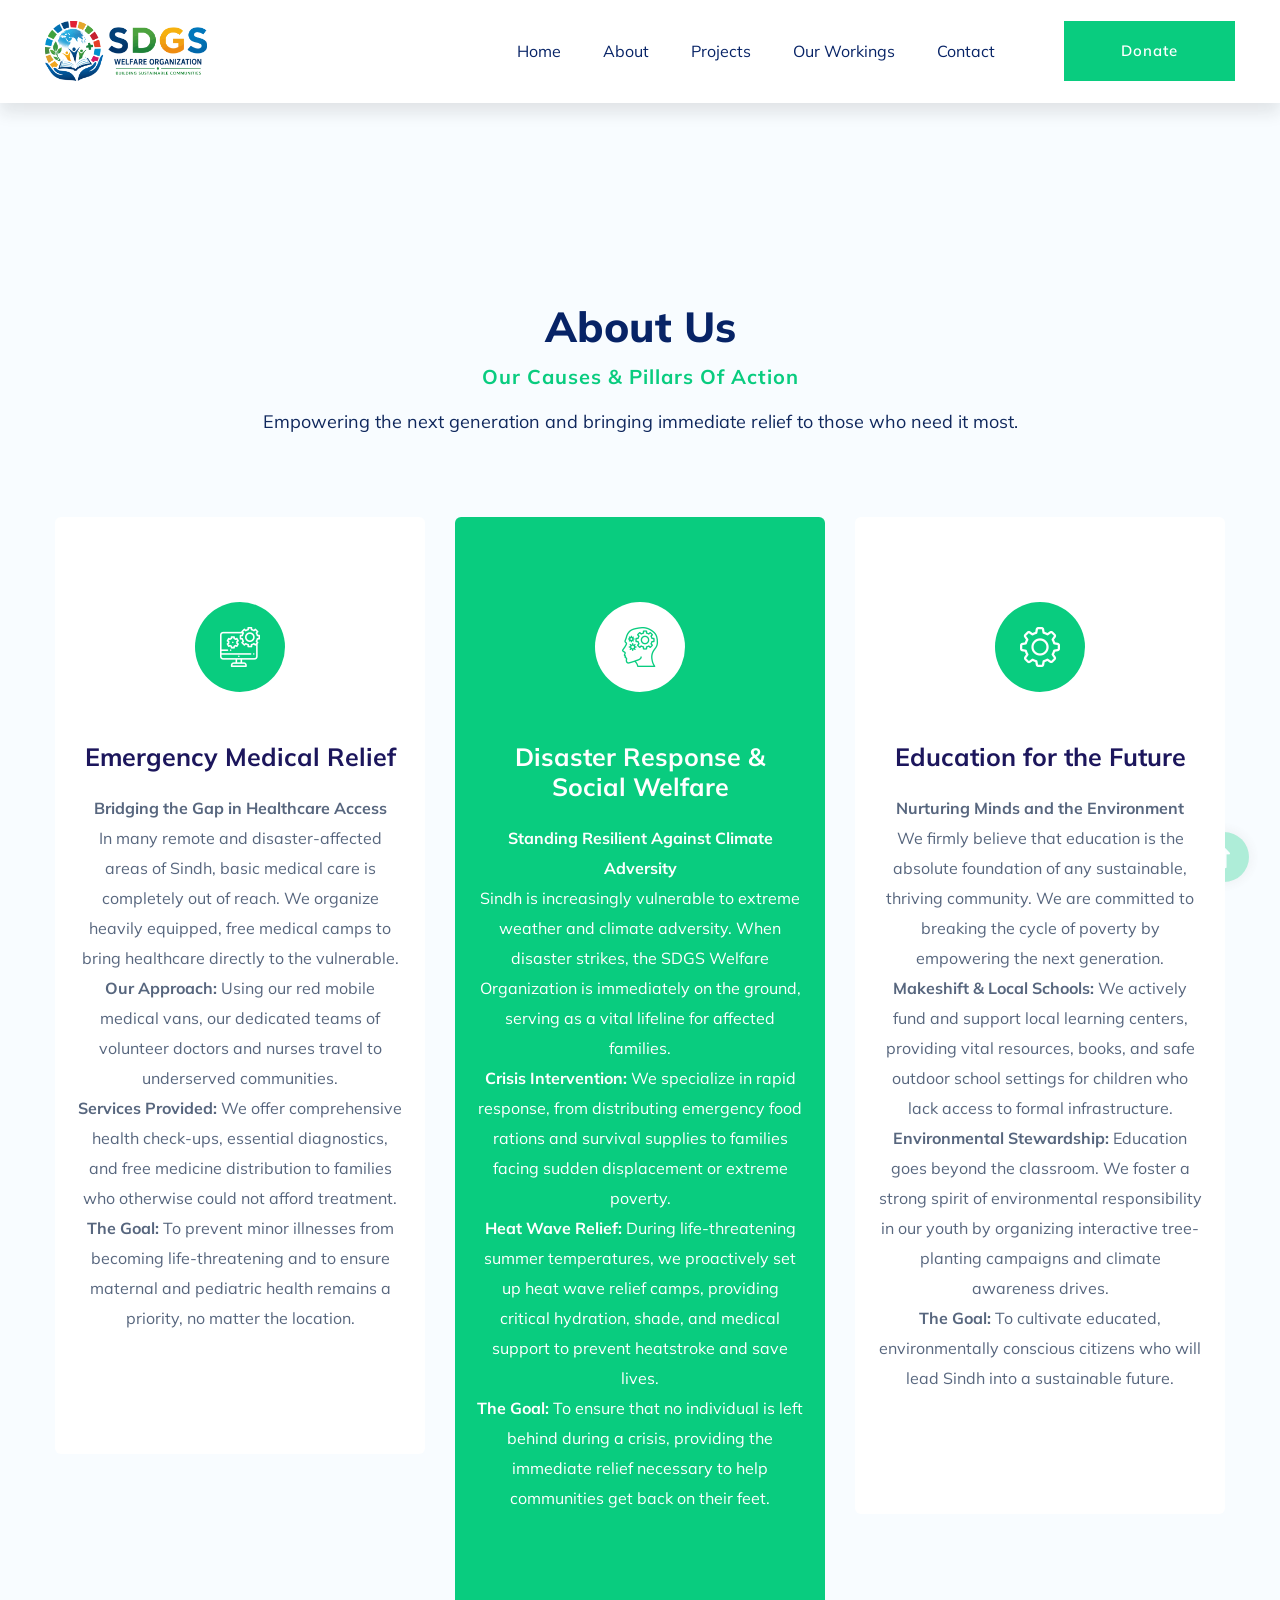
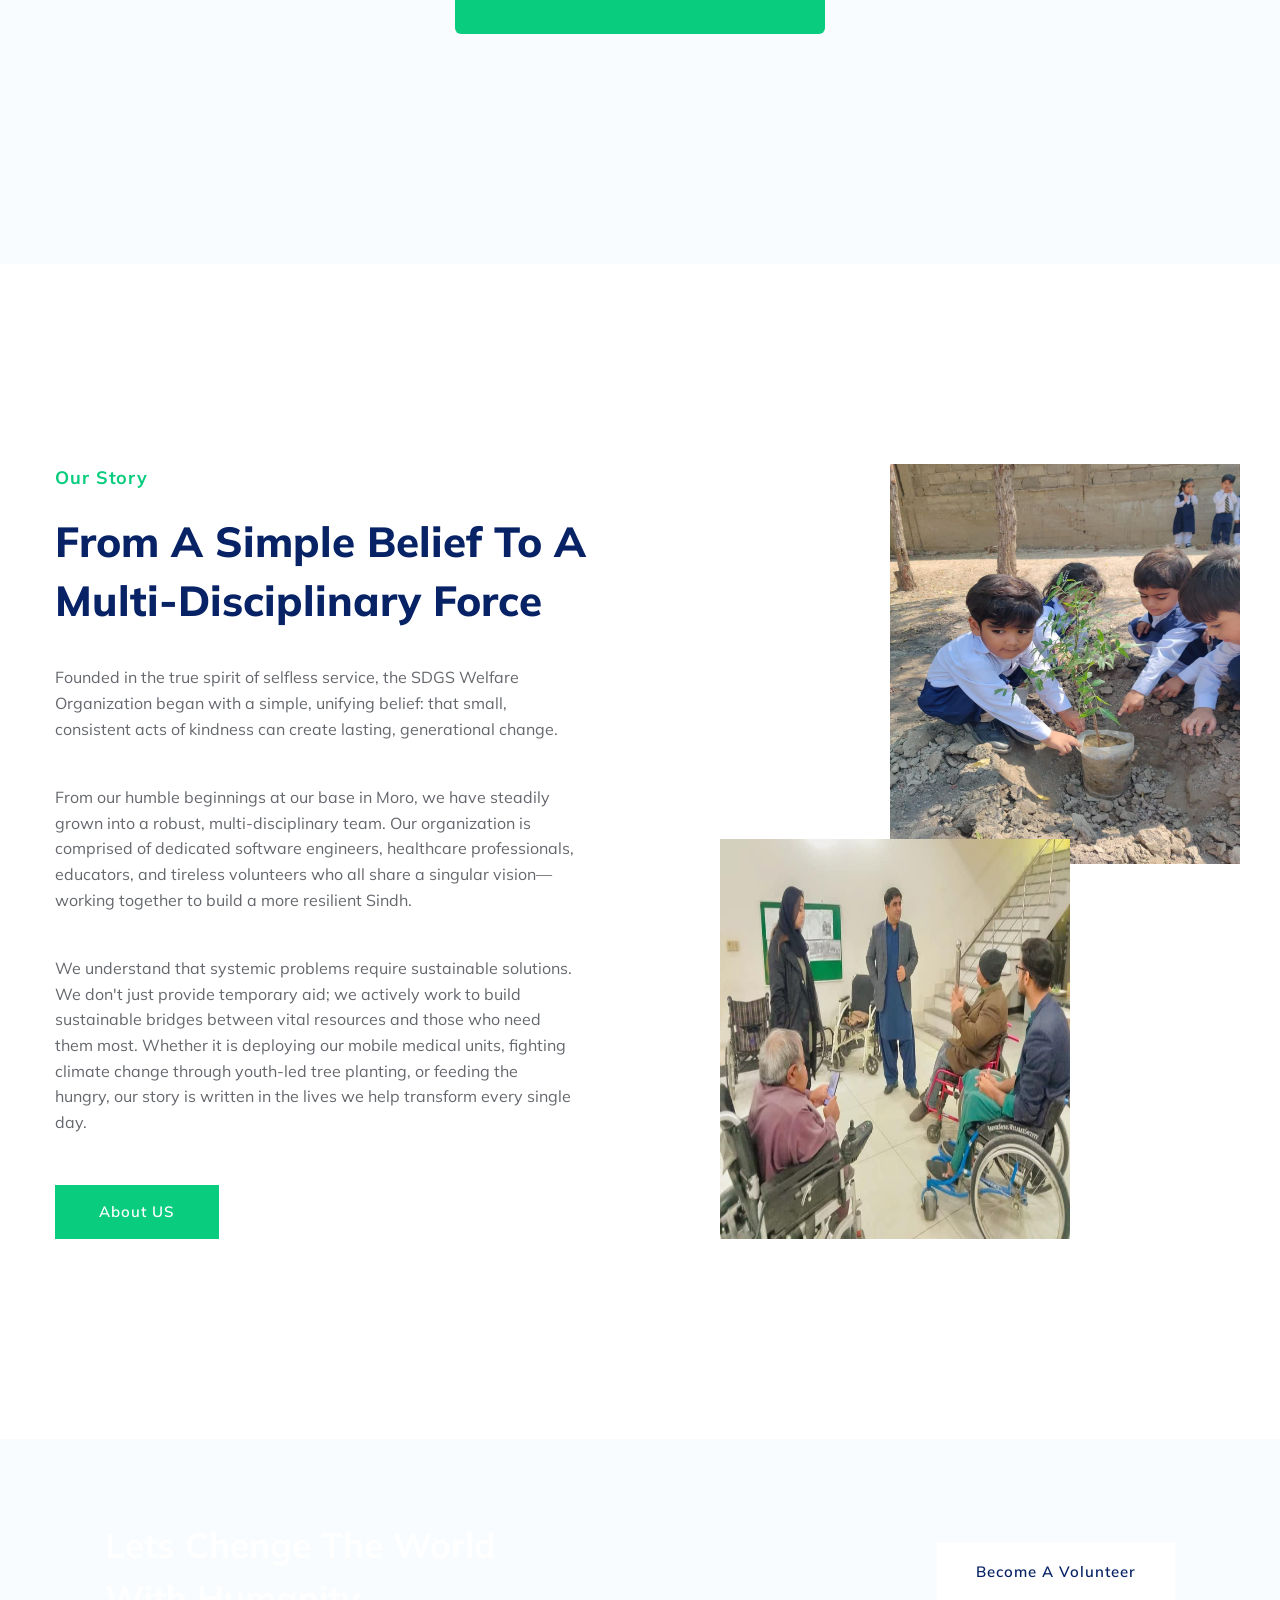
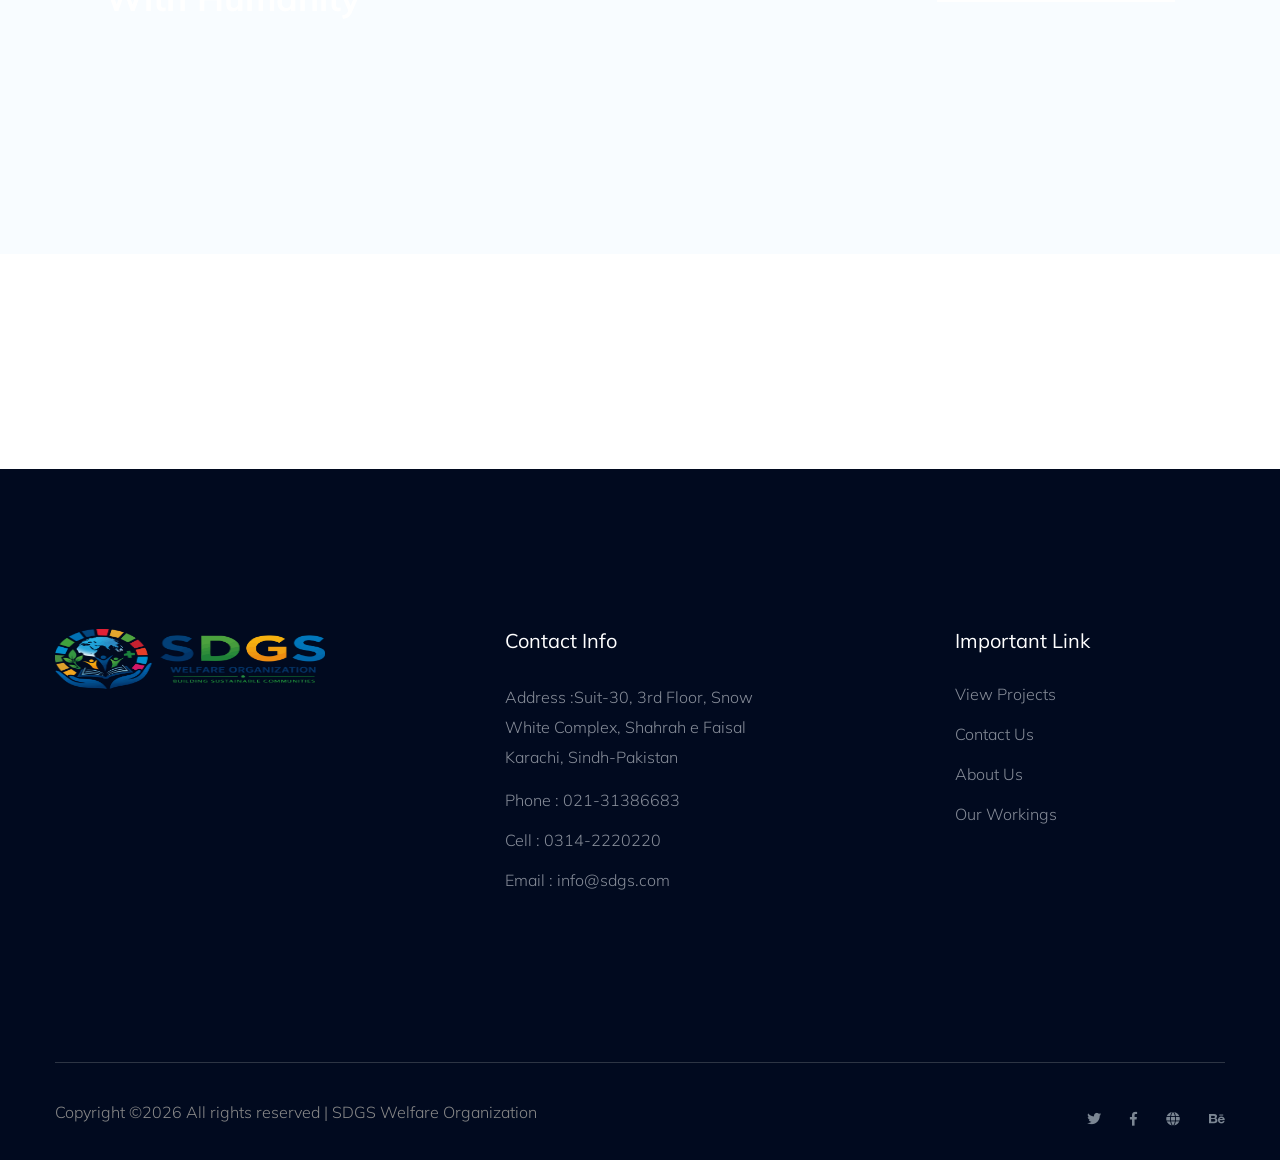
==== commit 06fa8853: "update mobile view of home page and extra spaces removed" ====
--- a/about.html
+++ b/about.html
@@ -131,7 +131,7 @@
     <!-- header end -->
     <main>
     <!--? Hero Start -->
-    <div class="slider-area2">
+    <!-- <div class="slider-area2">
         <div class="slider-height2 d-flex align-items-center">
             <div class="container">
                 <div class="row">
@@ -143,17 +143,29 @@
                 </div>
             </div>
         </div>
-    </div>
+    </div> -->
     <!-- Hero End -->
     <!--? Services Area Start -->
     <div class="service-area section-padding30">
         <div class="container">
-            <div class="row justify-content-center">
+            <!-- <div class="row justify-content-center">
                 <div class="col-xl-6 col-lg-7 col-md-10 col-sm-10">
-                    <!-- Section Tittle -->
+                    
+                   
                     <div class="section-tittle text-center mb-80">
                         <span>Our Causes / What We Do</span>
                         <h2>Pillars of Action</h2>
+                    </div>
+                </div>
+            </div> -->
+
+            <div class="row justify-content-center">
+                <div class="col-xl-8 col-lg-9 col-md-10 col-sm-12">
+                    <!-- Section Tittle -->
+                    <div class="section-tittle text-center mb-80">
+                        <h2>About Us</h2>
+                        <span style="font-size: 20px; color: #09cc7f; font-weight: bold; margin-bottom: 10px; display: block;">Our Causes & Pillars of Action</span>
+                        <p style="margin-top: 15px; font-size: 18px;">Empowering the next generation and bringing immediate relief to those who need it most.</p>
                     </div>
                 </div>
             </div>
